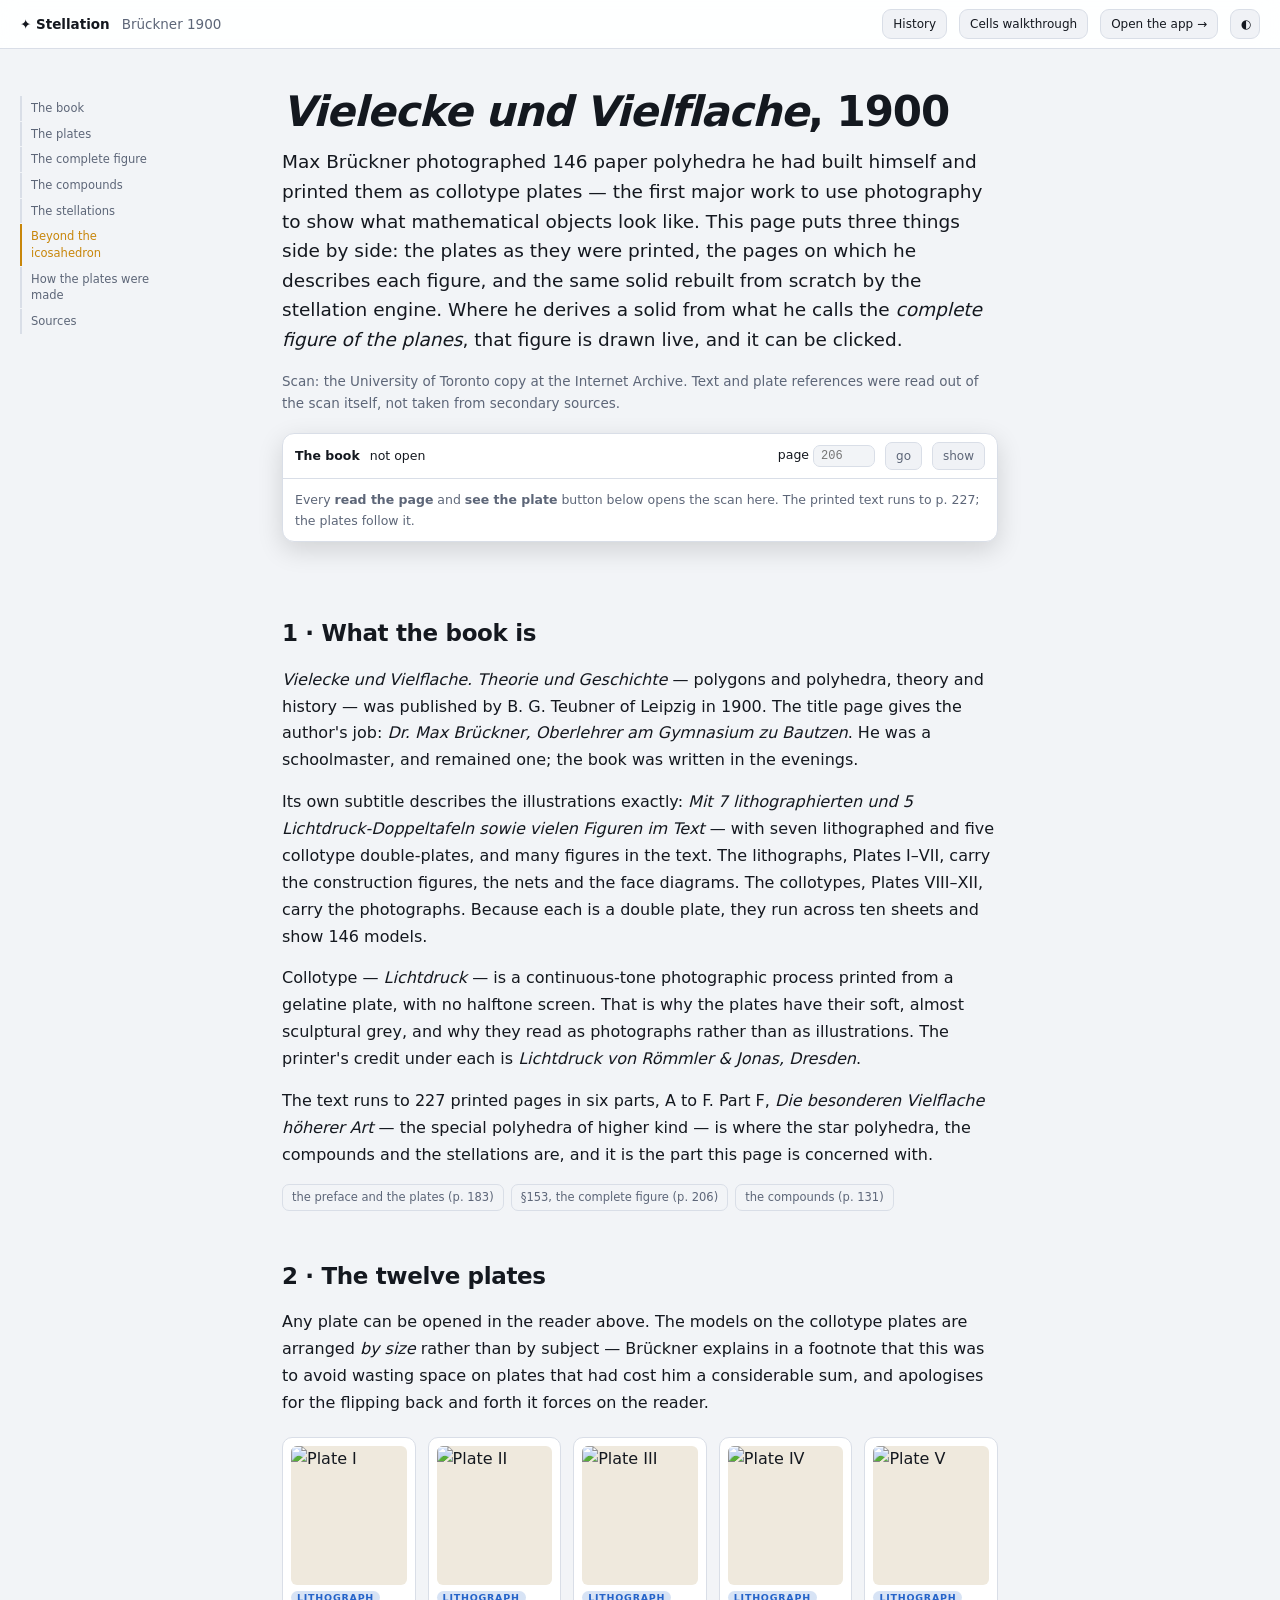
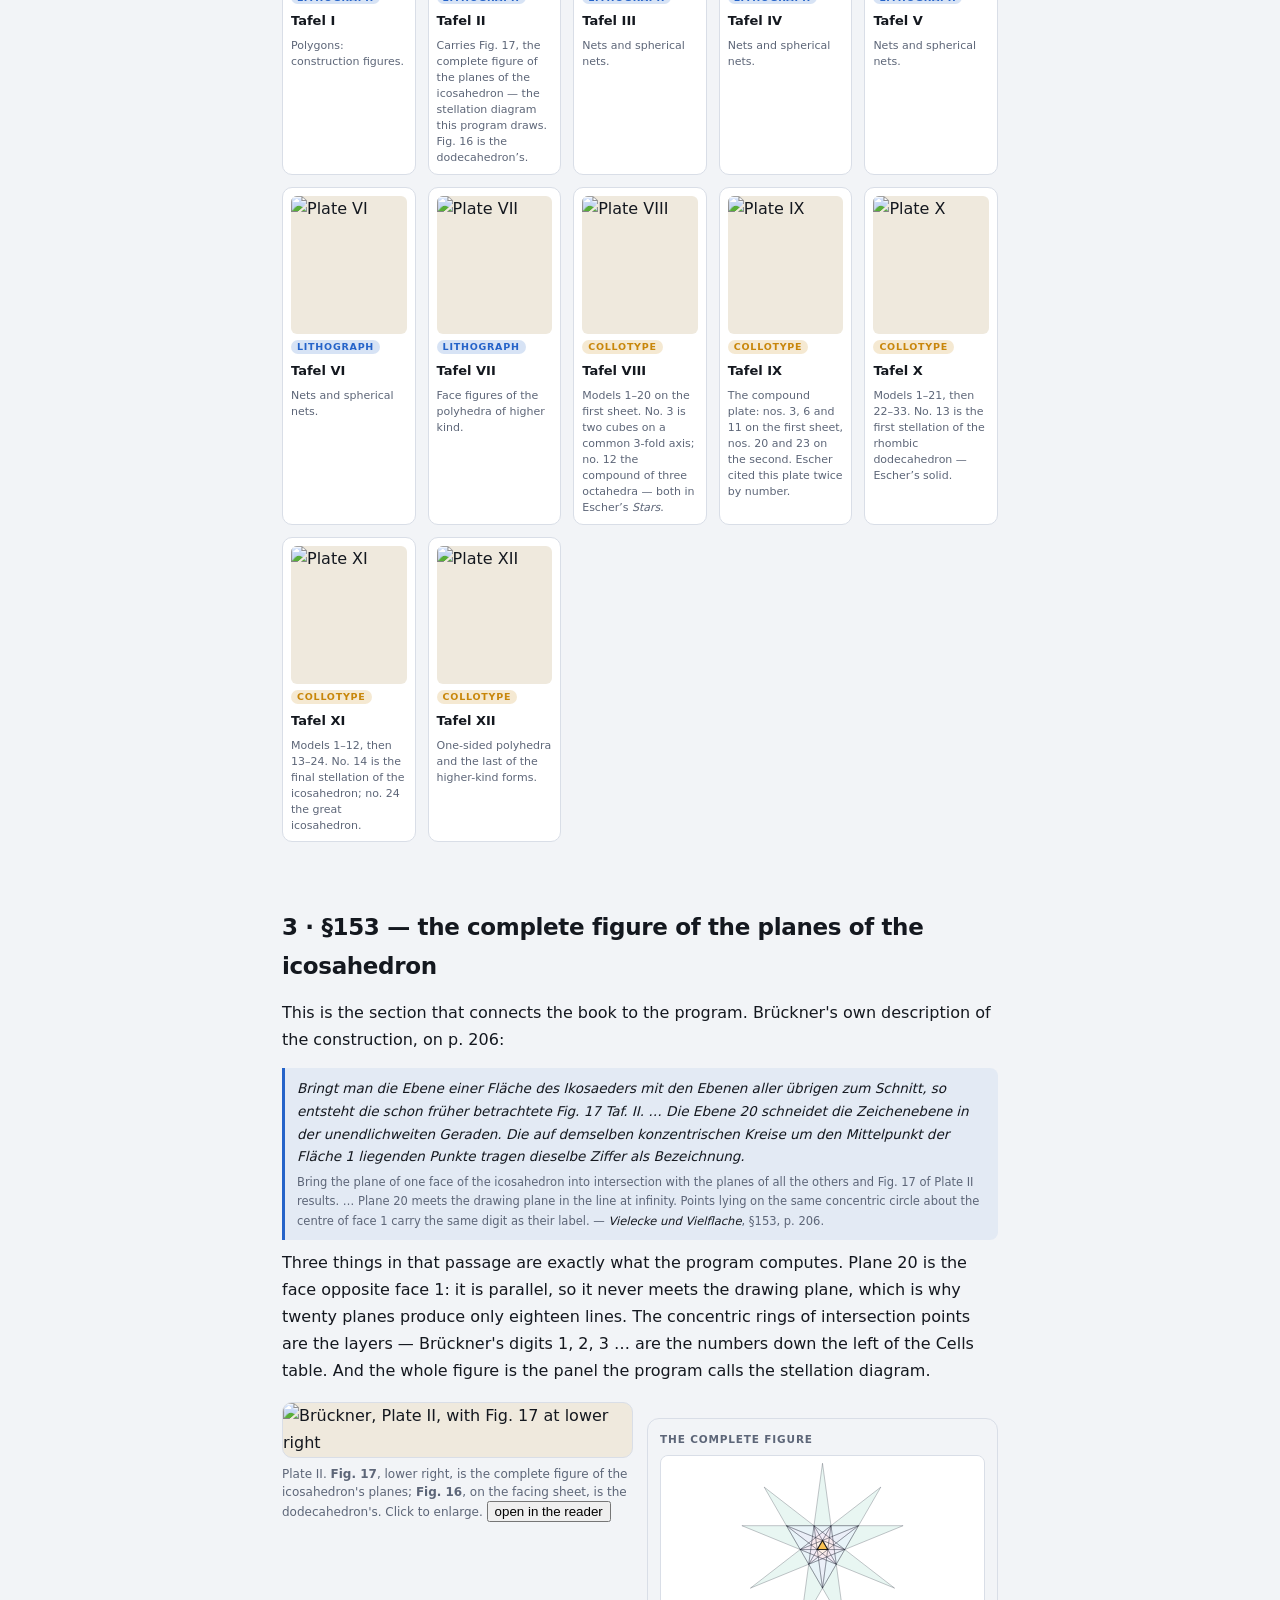
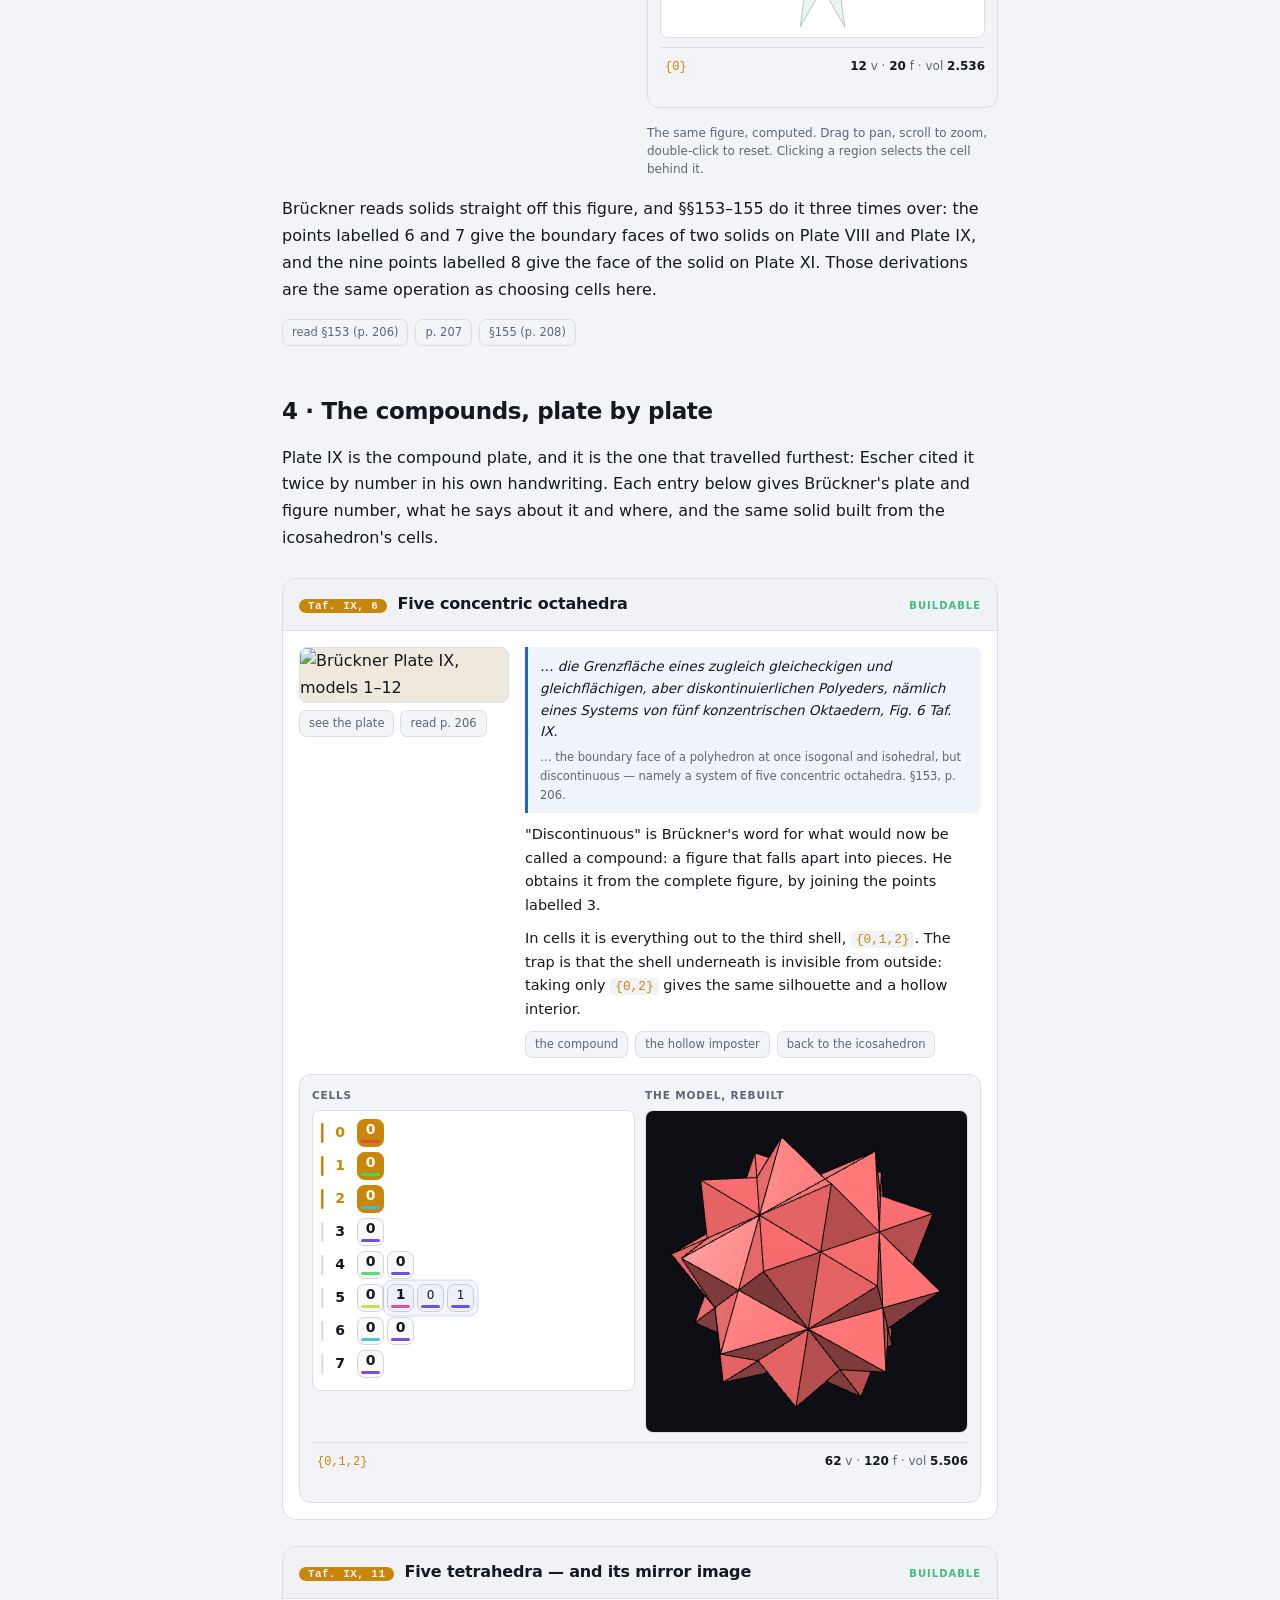
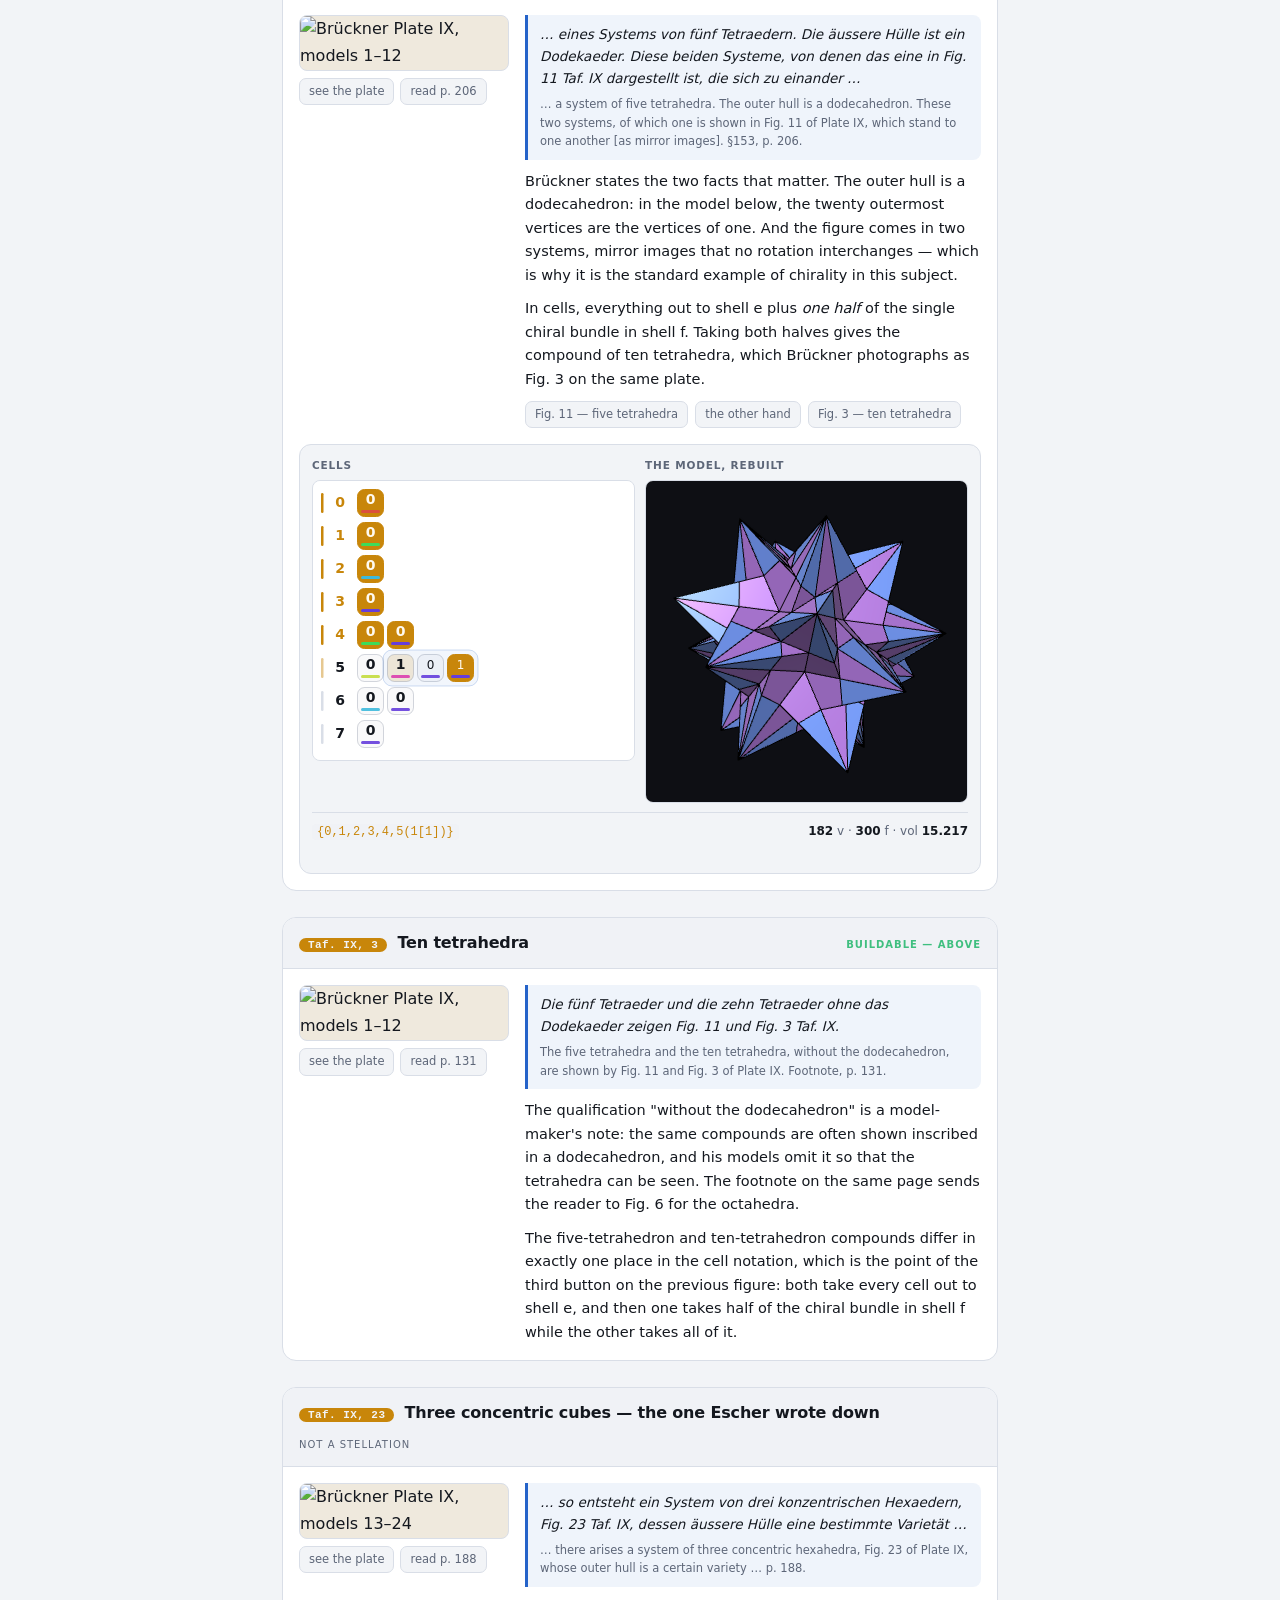
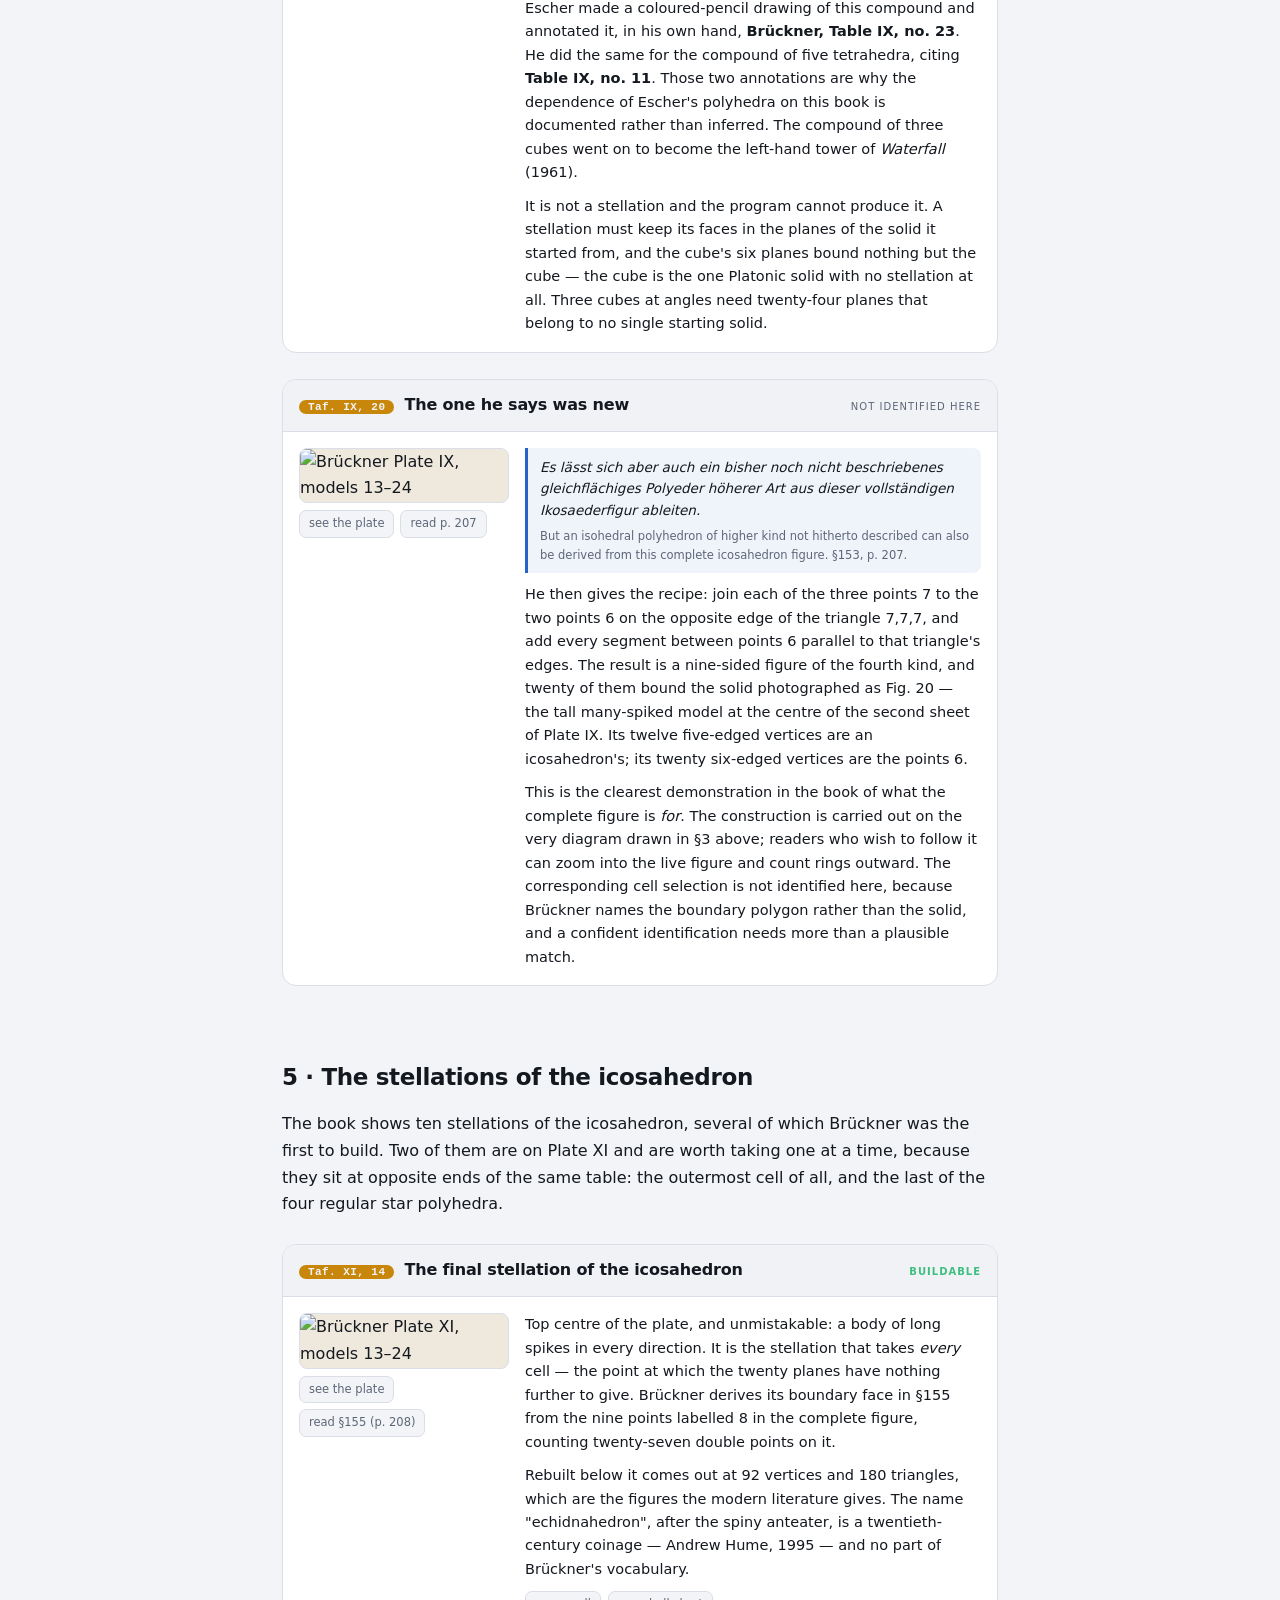
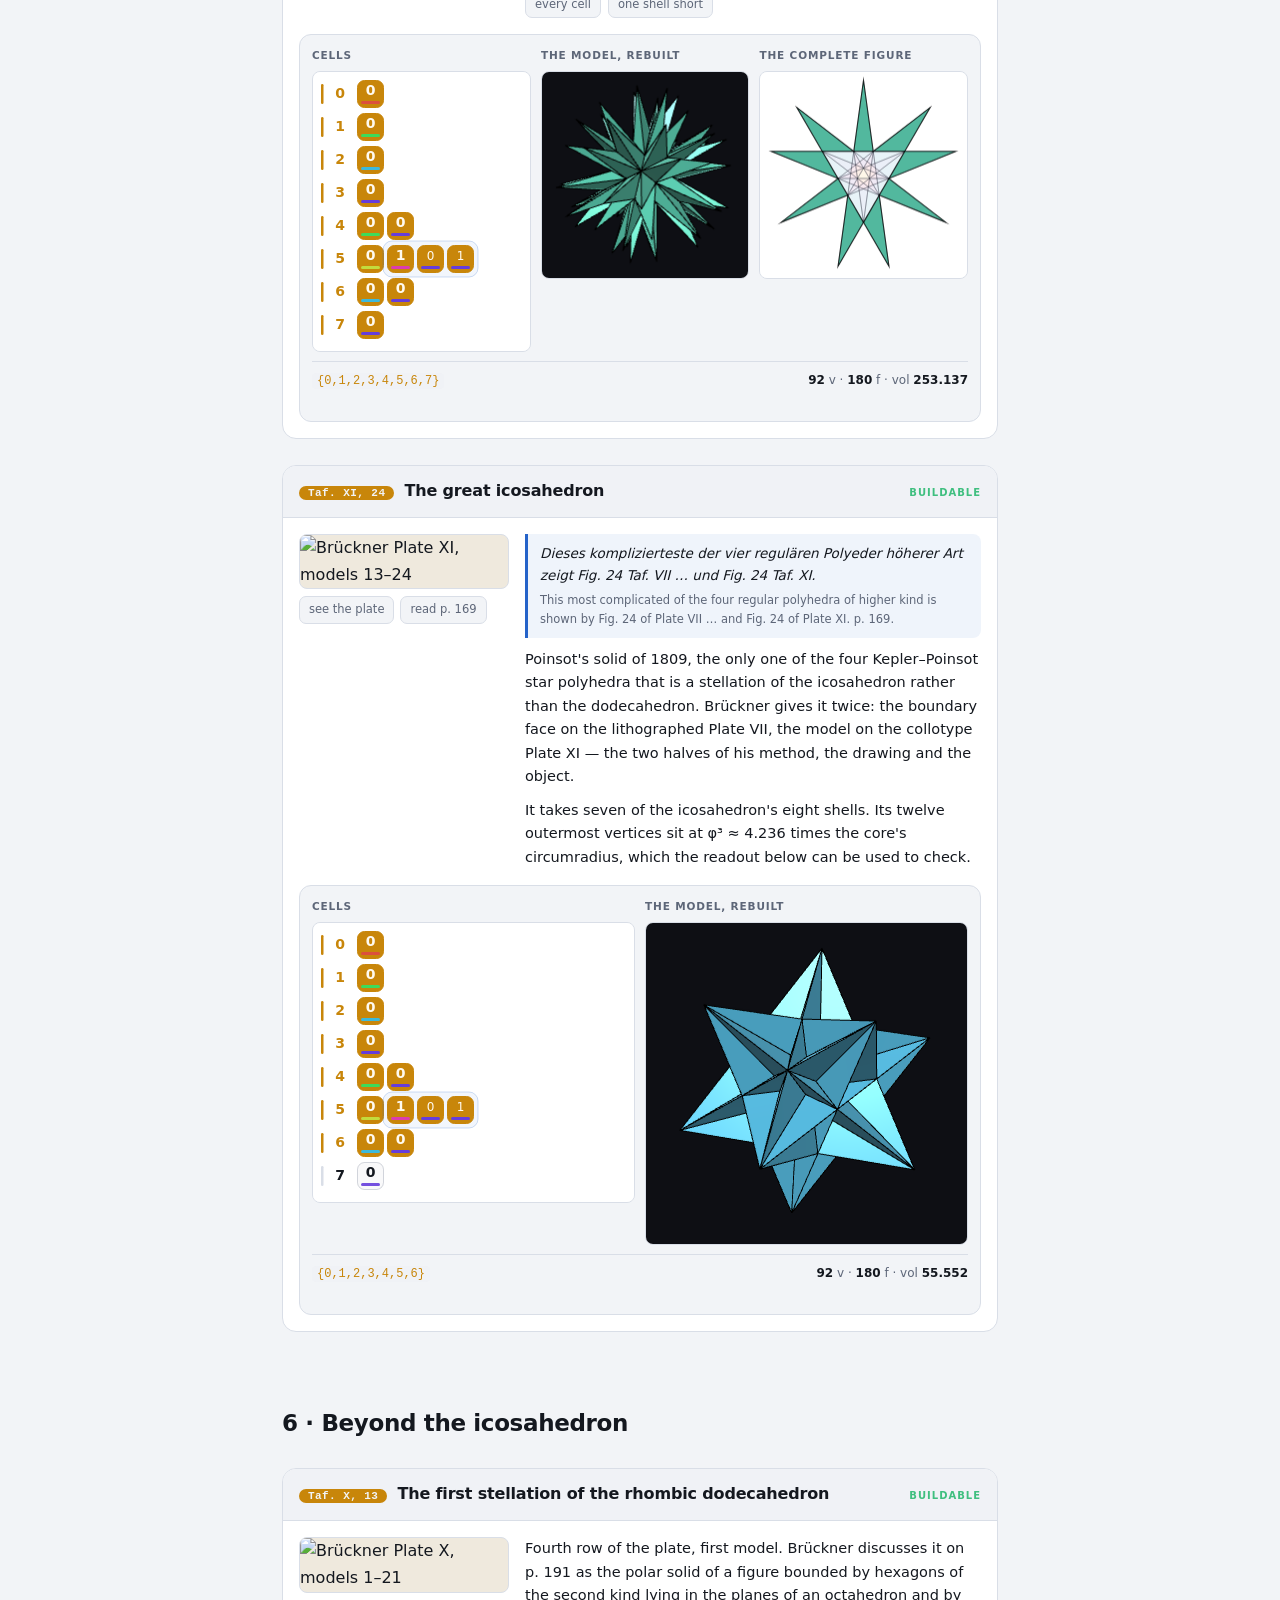
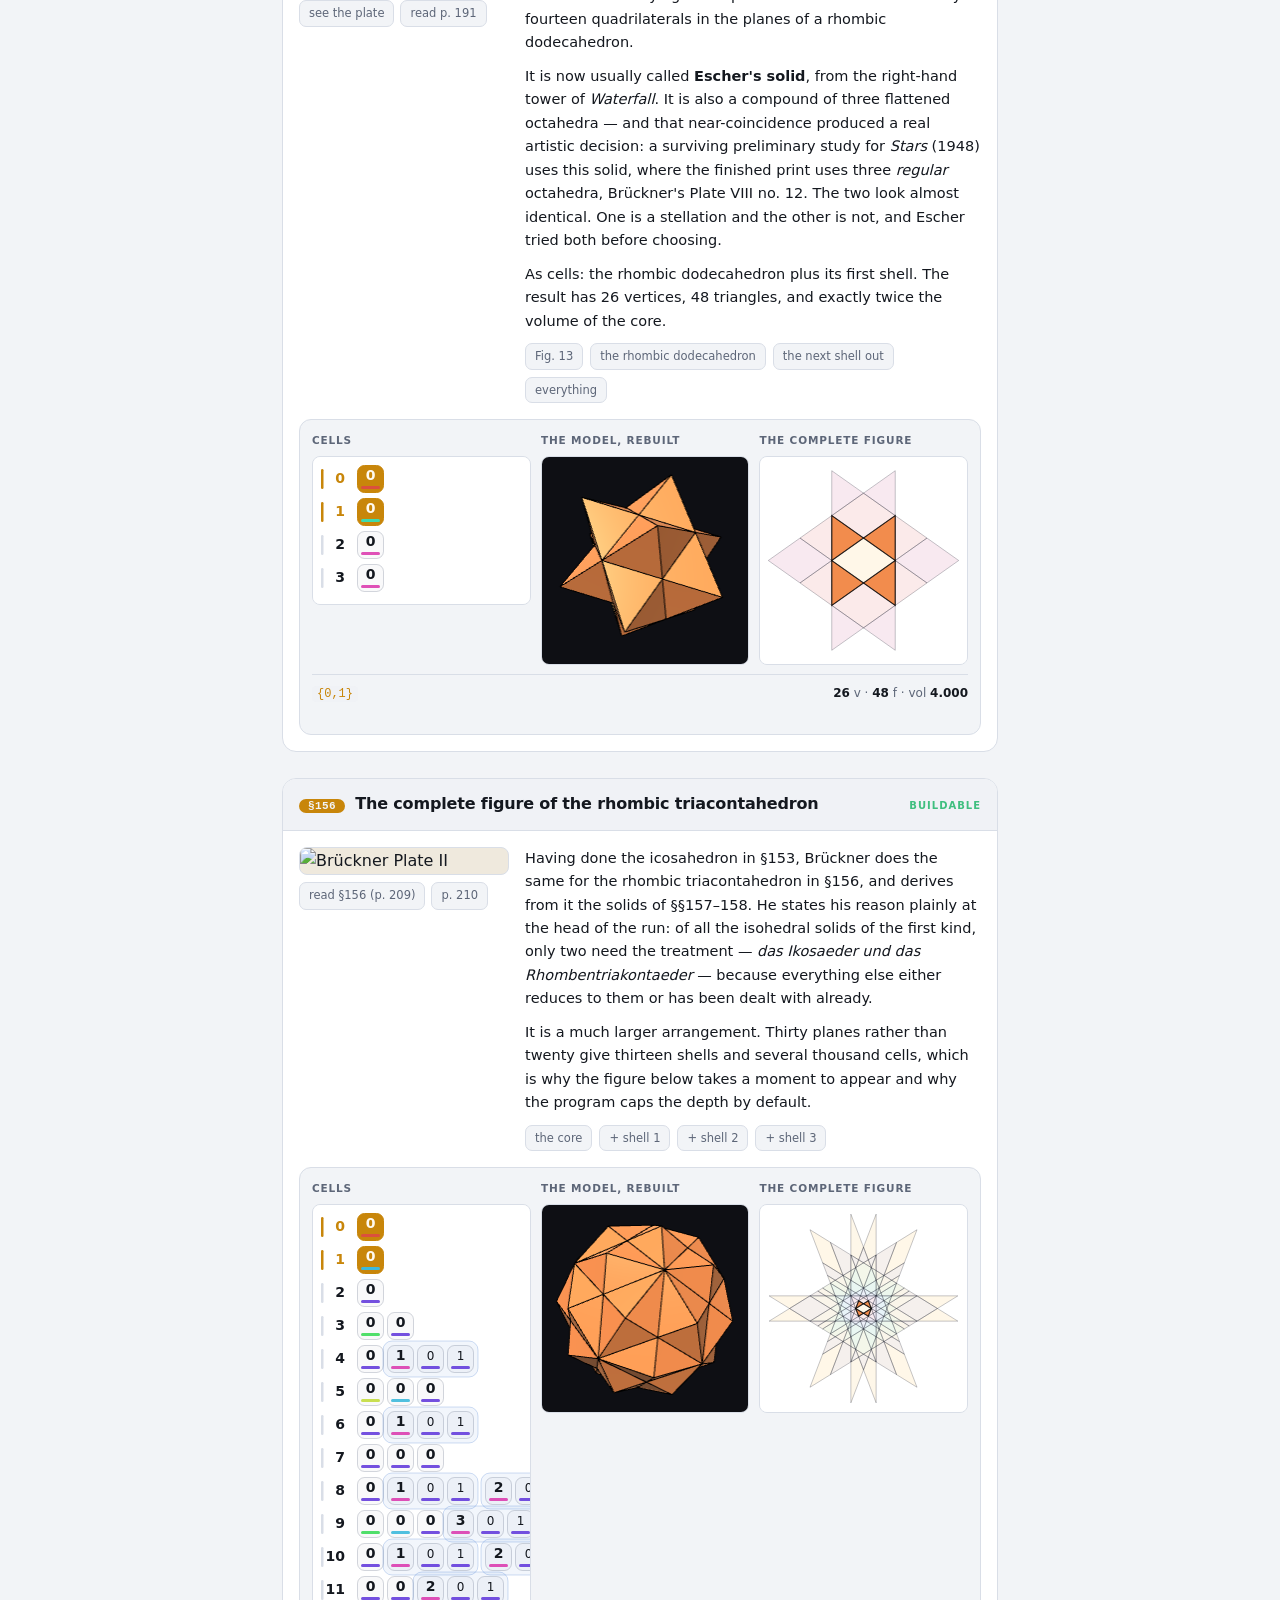
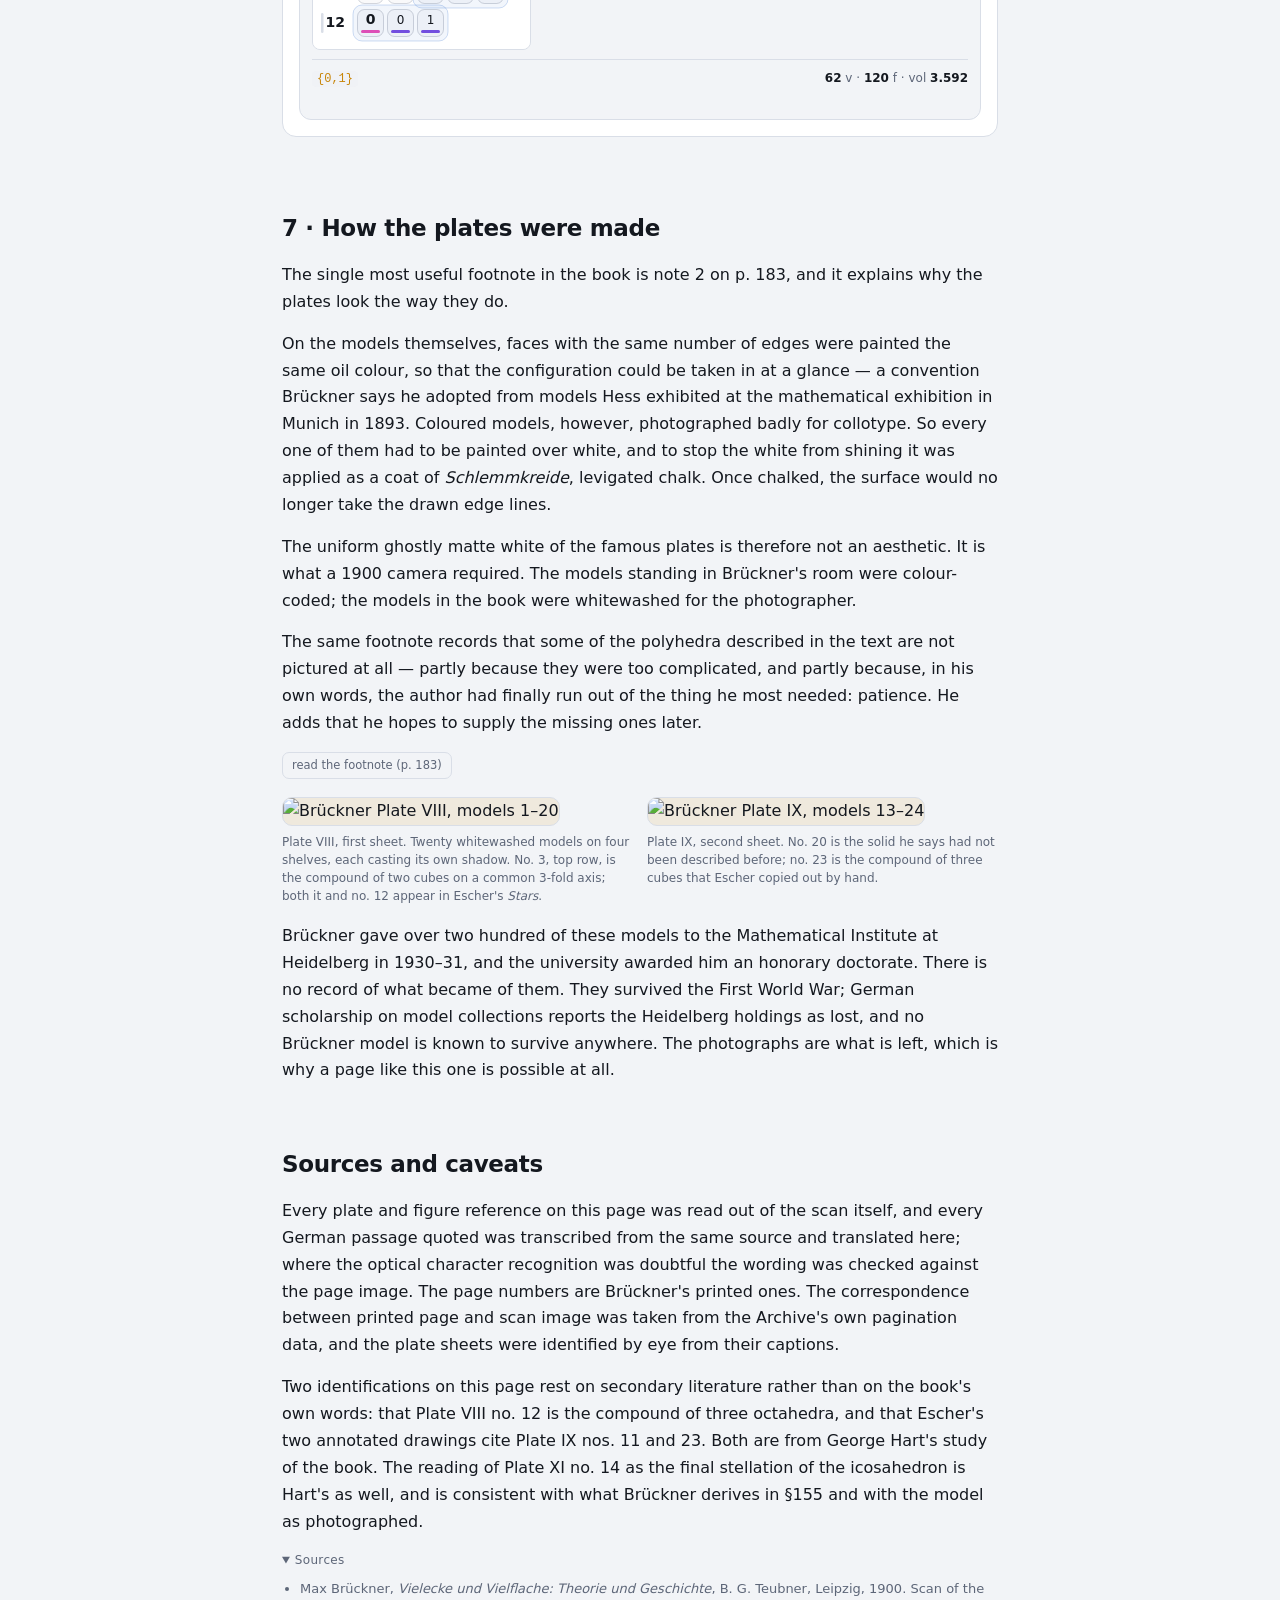
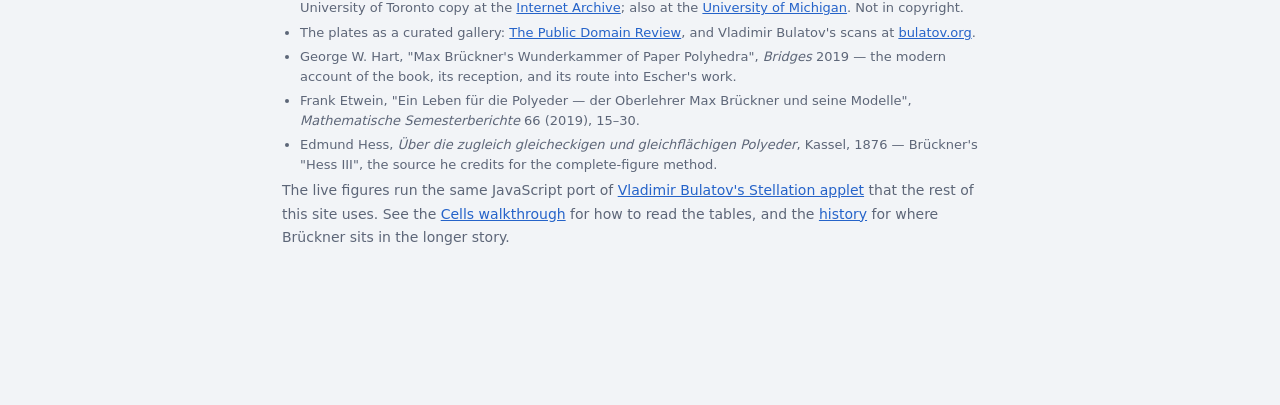
==== docs/bruckner.html @ c1c84587 "Add Brückner 1900 interactive edition; photographs and fact-fixes for the history The new page pairs" ====
<!DOCTYPE html>
<html lang="en">
<head>
<meta charset="utf-8">
<meta name="viewport" content="width=device-width, initial-scale=1">
<title>Brückner 1900, interactive — Stellation</title>
<meta name="description" content="Max Brückner's Vielecke und Vielflache (1900): the plates, the pages that describe them, and the same solids rebuilt live.">
<link rel="icon" href="data:image/svg+xml,<svg xmlns='http://www.w3.org/2000/svg' viewBox='0 0 100 100'><text y='.9em' font-size='90'>✦</text></svg>">
<link rel="stylesheet" href="css/style.css">
<link rel="stylesheet" href="css/walkthrough.css">
<link rel="stylesheet" href="css/bruckner.css">
<script>
  (() => {
    const saved = localStorage.getItem('theme') || 'auto';
    const dark = saved === 'dark' || (saved === 'auto' && matchMedia('(prefers-color-scheme: dark)').matches);
    document.documentElement.dataset.theme = dark ? 'dark' : 'light';
    document.documentElement.dataset.themePref = saved;
  })();
</script>
</head>
<body class="doc">

<header class="doc-head">
  <a class="brand" href="index.html">✦ Stellation</a>
  <span class="crumb">Brückner 1900</span>
  <div class="spacer"></div>
  <a class="ghost" href="historical.html">History</a>
  <a class="ghost" href="walkthrough.html">Cells walkthrough</a>
  <a class="ghost" href="index.html">Open the app →</a>
  <button id="themeBtn" class="ghost icon" title="Light / dark">◐</button>
</header>

<nav id="rail" aria-label="Contents"></nav>

<main class="doc-body">
  <div id="loading" class="loading">loading…</div>

  <h1><i>Vielecke und Vielflache</i>, 1900</h1>
  <p class="standfirst">
    Max Brückner photographed 146 paper polyhedra he had built himself and printed
    them as collotype plates — the first major work to use photography to show what
    mathematical objects look like. This page puts three things side by side: the
    plates as they were printed, the pages on which he describes each figure, and the
    same solid rebuilt from scratch by the stellation engine. Where he derives a solid
    from what he calls the <i>complete figure of the planes</i>, that figure is drawn
    live, and it can be clicked.
  </p>
  <p class="byline">
    Scan: the University of Toronto copy at the Internet Archive. Text and plate
    references were read out of the scan itself, not taken from secondary sources.
  </p>

  <!-- ══════════════════════════════════════════════ the reader -->
  <div class="reader" id="reader">
    <div class="reader-head">
      <b>The book</b>
      <span id="readerWhere">not open</span>
      <div class="spacer"></div>
      <label>page <input id="readerPage" type="number" min="1" max="227" placeholder="206"></label>
      <button id="readerGo">go</button>
      <button id="readerToggle">show</button>
    </div>
    <div class="reader-hint">
      Every <b>read the page</b> and <b>see the plate</b> button below opens the scan
      here. The printed text runs to p. 227; the plates follow it.
    </div>
    <div class="reader-frame" id="readerFrame"></div>
  </div>

  <!-- ══════════════════════════════════════════════ -->
  <section id="book" data-short="The book">
    <h2>1 · What the book is</h2>
    <p>
      <i>Vielecke und Vielflache. Theorie und Geschichte</i> — polygons and polyhedra,
      theory and history — was published by B. G. Teubner of Leipzig in 1900. The title
      page gives the author's job: <i>Dr. Max Brückner, Oberlehrer am Gymnasium zu
      Bautzen</i>. He was a schoolmaster, and remained one; the book was written in the
      evenings.
    </p>
    <p>
      Its own subtitle describes the illustrations exactly: <i>Mit 7 lithographierten
      und 5 Lichtdruck-Doppeltafeln sowie vielen Figuren im Text</i> — with seven
      lithographed and five collotype double-plates, and many figures in the text. The
      lithographs, Plates I–VII, carry the construction figures, the nets and the
      face diagrams. The collotypes, Plates VIII–XII, carry the photographs. Because
      each is a double plate, they run across ten sheets and show 146 models.
    </p>
    <p>
      Collotype — <i>Lichtdruck</i> — is a continuous-tone photographic process printed
      from a gelatine plate, with no halftone screen. That is why the plates have their
      soft, almost sculptural grey, and why they read as photographs rather than as
      illustrations. The printer's credit under each is <i>Lichtdruck von Römmler
      &amp; Jonas, Dresden</i>.
    </p>
    <p>
      The text runs to 227 printed pages in six parts, A to F. Part F, <i>Die
      besonderen Vielflache höherer Art</i> — the special polyhedra of higher kind — is
      where the star polyhedra, the compounds and the stellations are, and it is the
      part this page is concerned with.
    </p>
    <div class="entry-actions">
      <button data-page="183">the preface and the plates (p. 183)</button>
      <button data-page="206">§153, the complete figure (p. 206)</button>
      <button data-page="131">the compounds (p. 131)</button>
    </div>
  </section>

  <!-- ══════════════════════════════════════════════ -->
  <section id="plates-section" data-short="The plates">
    <h2>2 · The twelve plates</h2>
    <p>
      Any plate can be opened in the reader above. The models on the collotype plates
      are arranged <em>by size</em> rather than by subject — Brückner explains in a
      footnote that this was to avoid wasting space on plates that had cost him a
      considerable sum, and apologises for the flipping back and forth it forces on the
      reader.
    </p>
    <div class="plates" id="plates"></div>
  </section>

  <!-- ══════════════════════════════════════════════ -->
  <section id="figure17" data-short="The complete figure">
    <h2>3 · §153 — the complete figure of the planes of the icosahedron</h2>
    <p>
      This is the section that connects the book to the program. Brückner's own
      description of the construction, on p. 206:
    </p>
    <div class="entry-quote">
      <i>Bringt man die Ebene einer Fläche des Ikosaeders mit den Ebenen aller übrigen
      zum Schnitt, so entsteht die schon früher betrachtete Fig. 17 Taf. II. … Die
      Ebene 20 schneidet die Zeichenebene in der unendlichweiten Geraden. Die auf
      demselben konzentrischen Kreise um den Mittelpunkt der Fläche 1 liegenden Punkte
      tragen dieselbe Ziffer als Bezeichnung.</i>
      <cite>
        Bring the plane of one face of the icosahedron into intersection with the planes
        of all the others and Fig. 17 of Plate II results. … Plane 20 meets the drawing
        plane in the line at infinity. Points lying on the same concentric circle about
        the centre of face 1 carry the same digit as their label.
        — <i>Vielecke und Vielflache</i>, §153, p. 206.
      </cite>
    </div>
    <p>
      Three things in that passage are exactly what the program computes. Plane 20 is
      the face opposite face 1: it is parallel, so it never meets the drawing plane,
      which is why twenty planes produce only eighteen lines. The concentric rings of
      intersection points are the layers — Brückner's digits 1, 2, 3 … are the numbers
      down the left of the Cells table. And the whole figure is the panel the program
      calls the stellation diagram.
    </p>
    <div class="compare">
      <figure>
        <img data-leaf-img="244" alt="Brückner, Plate II, with Fig. 17 at lower right">
        <figcaption>
          Plate II. <b>Fig. 17</b>, lower right, is the complete figure of the
          icosahedron's planes; <b>Fig. 16</b>, on the facing sheet, is the
          dodecahedron's. Click to enlarge.
          <button data-leaf="244" data-leaf-label="Tafel II">open in the reader</button>
        </figcaption>
      </figure>
      <figure>
        <div class="bfig" id="figComplete" data-poly="u27" data-sym="Ih"
             data-cells="{0}" data-parts="diagram"></div>
        <figcaption>
          The same figure, computed. Drag to pan, scroll to zoom, double-click to reset.
          Clicking a region selects the cell behind it.
        </figcaption>
      </figure>
    </div>
    <p>
      Brückner reads solids straight off this figure, and §§153–155 do it three times
      over: the points labelled 6 and 7 give the boundary faces of two solids on
      Plate VIII and Plate IX, and the nine points labelled 8 give the face of the solid
      on Plate XI. Those derivations are the same operation as choosing cells here.
    </p>
    <div class="entry-actions">
      <button data-page="206">read §153 (p. 206)</button>
      <button data-page="207">p. 207</button>
      <button data-page="208">§155 (p. 208)</button>
    </div>
  </section>

  <!-- ══════════════════════════════════════════════ -->
  <section id="compounds" data-short="The compounds">
    <h2>4 · The compounds, plate by plate</h2>
    <p>
      Plate IX is the compound plate, and it is the one that travelled furthest: Escher
      cited it twice by number in his own handwriting. Each entry below gives Brückner's
      plate and figure number, what he says about it and where, and the same solid built
      from the icosahedron's cells.
    </p>

    <!-- ---------------------------------------------- five octahedra -->
    <article class="entry">
      <div class="entry-head">
        <span class="entry-ref">Taf. IX, 6</span>
        <h3>Five concentric octahedra</h3>
        <div class="spacer"></div>
        <span class="buildable">buildable</span>
      </div>
      <div class="entry-body">
        <div class="entry-plate">
          <img data-leaf-img="258" alt="Brückner Plate IX, models 1–12">
          <div class="row">
            <button data-leaf="258" data-leaf-label="Tafel IX, nos. 1–12">see the plate</button>
            <button data-page="206">read p. 206</button>
          </div>
        </div>
        <div class="entry-text">
          <div class="entry-quote">
            <i>… die Grenzfläche eines zugleich gleicheckigen und gleichflächigen, aber
            diskontinuierlichen Polyeders, nämlich eines Systems von fünf konzentrischen
            Oktaedern, Fig. 6 Taf. IX.</i>
            <cite>… the boundary face of a polyhedron at once isogonal and isohedral, but
            discontinuous — namely a system of five concentric octahedra. §153, p. 206.</cite>
          </div>
          <p>
            "Discontinuous" is Brückner's word for what would now be called a compound:
            a figure that falls apart into pieces. He obtains it from the complete
            figure, by joining the points labelled 3.
          </p>
          <p>
            In cells it is everything out to the third shell, <code>{0,1,2}</code>. The
            trap is that the shell underneath is invisible from outside: taking only
            <code>{0,2}</code> gives the same silhouette and a hollow interior.
          </p>
          <div class="entry-actions">
            <button data-target="figFiveOcta" data-cells="{0,1,2}" class="on">the compound</button>
            <button data-target="figFiveOcta" data-cells="{0,2}">the hollow imposter</button>
            <button data-target="figFiveOcta" data-cells="{0}">back to the icosahedron</button>
          </div>
        </div>
      </div>
      <div class="entry-fig">
        <div class="bfig" id="figFiveOcta" data-poly="u27" data-sym="Ih"
             data-cells="{0,1,2}" data-parts="cells solid"></div>
      </div>
    </article>

    <!-- ---------------------------------------------- five tetrahedra -->
    <article class="entry">
      <div class="entry-head">
        <span class="entry-ref">Taf. IX, 11</span>
        <h3>Five tetrahedra — and its mirror image</h3>
        <div class="spacer"></div>
        <span class="buildable">buildable</span>
      </div>
      <div class="entry-body">
        <div class="entry-plate">
          <img data-leaf-img="258" alt="Brückner Plate IX, models 1–12">
          <div class="row">
            <button data-leaf="258" data-leaf-label="Tafel IX, nos. 1–12">see the plate</button>
            <button data-page="206">read p. 206</button>
          </div>
        </div>
        <div class="entry-text">
          <div class="entry-quote">
            <i>… eines Systems von fünf Tetraedern. Die äussere Hülle ist ein Dodekaeder.
            Diese beiden Systeme, von denen das eine in Fig. 11 Taf. IX dargestellt ist,
            die sich zu einander …</i>
            <cite>… a system of five tetrahedra. The outer hull is a dodecahedron. These
            two systems, of which one is shown in Fig. 11 of Plate IX, which stand to one
            another [as mirror images]. §153, p. 206.</cite>
          </div>
          <p>
            Brückner states the two facts that matter. The outer hull is a dodecahedron:
            in the model below, the twenty outermost vertices are the vertices of one.
            And the figure comes in two systems, mirror images that no rotation
            interchanges — which is why it is the standard example of chirality in this
            subject.
          </p>
          <p>
            In cells, everything out to shell e plus <em>one half</em> of the single
            chiral bundle in shell f. Taking both halves gives the compound of ten
            tetrahedra, which Brückner photographs as Fig. 3 on the same plate.
          </p>
          <div class="entry-actions">
            <button data-target="figFiveTet" data-cells="{0,1,2,3,4,5(1[1])}" class="on">Fig. 11 — five tetrahedra</button>
            <button data-target="figFiveTet" data-cells="{0,1,2,3,4,5(1[0])}">the other hand</button>
            <button data-target="figFiveTet" data-cells="{0,1,2,3,4,5(1)}">Fig. 3 — ten tetrahedra</button>
          </div>
        </div>
      </div>
      <div class="entry-fig">
        <div class="bfig" id="figFiveTet" data-poly="u27" data-sym="Ih"
             data-cells="{0,1,2,3,4,5(1[1])}" data-parts="cells solid"></div>
      </div>
    </article>

    <!-- ---------------------------------------------- ten tetrahedra note -->
    <article class="entry">
      <div class="entry-head">
        <span class="entry-ref">Taf. IX, 3</span>
        <h3>Ten tetrahedra</h3>
        <div class="spacer"></div>
        <span class="buildable">buildable — above</span>
      </div>
      <div class="entry-body">
        <div class="entry-plate">
          <img data-leaf-img="258" alt="Brückner Plate IX, models 1–12">
          <div class="row">
            <button data-leaf="258" data-leaf-label="Tafel IX, nos. 1–12">see the plate</button>
            <button data-page="131">read p. 131</button>
          </div>
        </div>
        <div class="entry-text">
          <div class="entry-quote">
            <i>Die fünf Tetraeder und die zehn Tetraeder ohne das Dodekaeder zeigen
            Fig. 11 und Fig. 3 Taf. IX.</i>
            <cite>The five tetrahedra and the ten tetrahedra, without the dodecahedron,
            are shown by Fig. 11 and Fig. 3 of Plate IX. Footnote, p. 131.</cite>
          </div>
          <p>
            The qualification "without the dodecahedron" is a model-maker's note: the
            same compounds are often shown inscribed in a dodecahedron, and his models
            omit it so that the tetrahedra can be seen. The footnote on the same page
            sends the reader to Fig. 6 for the octahedra.
          </p>
          <p>
            The five-tetrahedron and ten-tetrahedron compounds differ in exactly one
            place in the cell notation, which is the point of the third button on the
            previous figure: both take every cell out to shell e, and then one takes
            half of the chiral bundle in shell f while the other takes all of it.
          </p>
        </div>
      </div>
    </article>

    <!-- ---------------------------------------------- three cubes -->
    <article class="entry">
      <div class="entry-head">
        <span class="entry-ref">Taf. IX, 23</span>
        <h3>Three concentric cubes — the one Escher wrote down</h3>
        <div class="spacer"></div>
        <span class="notbuildable">not a stellation</span>
      </div>
      <div class="entry-body">
        <div class="entry-plate">
          <img data-leaf-img="259" alt="Brückner Plate IX, models 13–24">
          <div class="row">
            <button data-leaf="259" data-leaf-label="Tafel IX, nos. 13–24">see the plate</button>
            <button data-page="188">read p. 188</button>
          </div>
        </div>
        <div class="entry-text">
          <div class="entry-quote">
            <i>… so entsteht ein System von drei konzentrischen Hexaedern, Fig. 23 Taf.
            IX, dessen äussere Hülle eine bestimmte Varietät …</i>
            <cite>… there arises a system of three concentric hexahedra, Fig. 23 of Plate
            IX, whose outer hull is a certain variety … p. 188.</cite>
          </div>
          <p>
            Escher made a coloured-pencil drawing of this compound and annotated it, in
            his own hand, <b>Brückner, Table IX, no. 23</b>. He did the same for the
            compound of five tetrahedra, citing <b>Table IX, no. 11</b>. Those two
            annotations are why the dependence of Escher's polyhedra on this book is
            documented rather than inferred. The compound of three cubes went on to
            become the left-hand tower of <i>Waterfall</i> (1961).
          </p>
          <p>
            It is not a stellation and the program cannot produce it. A stellation must
            keep its faces in the planes of the solid it started from, and the cube's
            six planes bound nothing but the cube — the cube is the one Platonic solid
            with no stellation at all. Three cubes at angles need twenty-four planes that
            belong to no single starting solid.
          </p>
        </div>
      </div>
    </article>

    <!-- ---------------------------------------------- Fig 20 -->
    <article class="entry">
      <div class="entry-head">
        <span class="entry-ref">Taf. IX, 20</span>
        <h3>The one he says was new</h3>
        <div class="spacer"></div>
        <span class="notbuildable">not identified here</span>
      </div>
      <div class="entry-body">
        <div class="entry-plate">
          <img data-leaf-img="259" alt="Brückner Plate IX, models 13–24">
          <div class="row">
            <button data-leaf="259" data-leaf-label="Tafel IX, nos. 13–24">see the plate</button>
            <button data-page="207">read p. 207</button>
          </div>
        </div>
        <div class="entry-text">
          <div class="entry-quote">
            <i>Es lässt sich aber auch ein bisher noch nicht beschriebenes gleichflächiges
            Polyeder höherer Art aus dieser vollständigen Ikosaederfigur ableiten.</i>
            <cite>But an isohedral polyhedron of higher kind not hitherto described can
            also be derived from this complete icosahedron figure. §153, p. 207.</cite>
          </div>
          <p>
            He then gives the recipe: join each of the three points 7 to the two points 6
            on the opposite edge of the triangle 7,7,7, and add every segment between
            points 6 parallel to that triangle's edges. The result is a nine-sided figure
            of the fourth kind, and twenty of them bound the solid photographed as
            Fig. 20 — the tall many-spiked model at the centre of the second sheet of
            Plate IX. Its twelve five-edged vertices are an icosahedron's; its twenty
            six-edged vertices are the points 6.
          </p>
          <p>
            This is the clearest demonstration in the book of what the complete figure is
            <em>for</em>. The construction is carried out on the very diagram drawn in
            §3 above; readers who wish to follow it can zoom into the live figure and
            count rings outward. The corresponding cell selection is not identified here,
            because Brückner names the boundary polygon rather than the solid, and a
            confident identification needs more than a plausible match.
          </p>
        </div>
      </div>
    </article>
  </section>

  <!-- ══════════════════════════════════════════════ -->
  <section id="stellations" data-short="The stellations">
    <h2>5 · The stellations of the icosahedron</h2>
    <p>
      The book shows ten stellations of the icosahedron, several of which Brückner was
      the first to build. Two of them are on Plate XI and are worth taking one at a
      time, because they sit at opposite ends of the same table: the outermost cell of
      all, and the last of the four regular star polyhedra.
    </p>

    <!-- ---------------------------------------------- final stellation -->
    <article class="entry">
      <div class="entry-head">
        <span class="entry-ref">Taf. XI, 14</span>
        <h3>The final stellation of the icosahedron</h3>
        <div class="spacer"></div>
        <span class="buildable">buildable</span>
      </div>
      <div class="entry-body">
        <div class="entry-plate">
          <img data-leaf-img="265" alt="Brückner Plate XI, models 13–24">
          <div class="row">
            <button data-leaf="265" data-leaf-label="Tafel XI, nos. 13–24">see the plate</button>
            <button data-page="208">read §155 (p. 208)</button>
          </div>
        </div>
        <div class="entry-text">
          <p>
            Top centre of the plate, and unmistakable: a body of long spikes in every
            direction. It is the stellation that takes <em>every</em> cell — the point at
            which the twenty planes have nothing further to give. Brückner derives its
            boundary face in §155 from the nine points labelled 8 in the complete figure,
            counting twenty-seven double points on it.
          </p>
          <p>
            Rebuilt below it comes out at 92 vertices and 180 triangles, which are the
            figures the modern literature gives. The name "echidnahedron", after the
            spiny anteater, is a twentieth-century coinage — Andrew Hume, 1995 — and no
            part of Brückner's vocabulary.
          </p>
          <div class="entry-actions">
            <button data-target="figFinal" data-cells="{0,1,2,3,4,5,6,7}" class="on">every cell</button>
            <button data-target="figFinal" data-cells="{0,1,2,3,4,5,6}">one shell short</button>
          </div>
        </div>
      </div>
      <div class="entry-fig">
        <div class="bfig" id="figFinal" data-poly="u27" data-sym="Ih"
             data-cells="{0,1,2,3,4,5,6,7}" data-parts="cells solid diagram"></div>
      </div>
    </article>

    <!-- ---------------------------------------------- great icosahedron -->
    <article class="entry">
      <div class="entry-head">
        <span class="entry-ref">Taf. XI, 24</span>
        <h3>The great icosahedron</h3>
        <div class="spacer"></div>
        <span class="buildable">buildable</span>
      </div>
      <div class="entry-body">
        <div class="entry-plate">
          <img data-leaf-img="265" alt="Brückner Plate XI, models 13–24">
          <div class="row">
            <button data-leaf="265" data-leaf-label="Tafel XI, nos. 13–24">see the plate</button>
            <button data-page="169">read p. 169</button>
          </div>
        </div>
        <div class="entry-text">
          <div class="entry-quote">
            <i>Dieses komplizierteste der vier regulären Polyeder höherer Art zeigt
            Fig. 24 Taf. VII … und Fig. 24 Taf. XI.</i>
            <cite>This most complicated of the four regular polyhedra of higher kind is
            shown by Fig. 24 of Plate VII … and Fig. 24 of Plate XI. p. 169.</cite>
          </div>
          <p>
            Poinsot's solid of 1809, the only one of the four Kepler–Poinsot star
            polyhedra that is a stellation of the icosahedron rather than the
            dodecahedron. Brückner gives it twice: the boundary face on the lithographed
            Plate VII, the model on the collotype Plate XI — the two halves of his method,
            the drawing and the object.
          </p>
          <p>
            It takes seven of the icosahedron's eight shells. Its twelve outermost
            vertices sit at φ³ ≈ 4.236 times the core's circumradius, which the readout
            below can be used to check.
          </p>
        </div>
      </div>
      <div class="entry-fig">
        <div class="bfig" id="figGreatIco" data-poly="u27" data-sym="Ih"
             data-cells="{0,1,2,3,4,5,6}" data-parts="cells solid"></div>
      </div>
    </article>
  </section>

  <!-- ══════════════════════════════════════════════ -->
  <section id="rhombic" data-short="Beyond the icosahedron">
    <h2>6 · Beyond the icosahedron</h2>

    <!-- ---------------------------------------------- Escher's solid -->
    <article class="entry">
      <div class="entry-head">
        <span class="entry-ref">Taf. X, 13</span>
        <h3>The first stellation of the rhombic dodecahedron</h3>
        <div class="spacer"></div>
        <span class="buildable">buildable</span>
      </div>
      <div class="entry-body">
        <div class="entry-plate">
          <img data-leaf-img="260" alt="Brückner Plate X, models 1–21">
          <div class="row">
            <button data-leaf="260" data-leaf-label="Tafel X, nos. 1–21">see the plate</button>
            <button data-page="191">read p. 191</button>
          </div>
        </div>
        <div class="entry-text">
          <p>
            Fourth row of the plate, first model. Brückner discusses it on p. 191 as the
            polar solid of a figure bounded by hexagons of the second kind lying in the
            planes of an octahedron and by fourteen quadrilaterals in the planes of a
            rhombic dodecahedron.
          </p>
          <p>
            It is now usually called <b>Escher's solid</b>, from the right-hand tower of
            <i>Waterfall</i>. It is also a compound of three flattened octahedra — and
            that near-coincidence produced a real artistic decision: a surviving
            preliminary study for <i>Stars</i> (1948) uses this solid, where the finished
            print uses three <em>regular</em> octahedra, Brückner's Plate VIII no. 12.
            The two look almost identical. One is a stellation and the other is not, and
            Escher tried both before choosing.
          </p>
          <p>
            As cells: the rhombic dodecahedron plus its first shell. The result has 26
            vertices, 48 triangles, and exactly twice the volume of the core.
          </p>
          <div class="entry-actions">
            <button data-target="figEscher" data-cells="{0,1}" class="on">Fig. 13</button>
            <button data-target="figEscher" data-cells="{0}">the rhombic dodecahedron</button>
            <button data-target="figEscher" data-cells="{0,1,2}">the next shell out</button>
            <button data-target="figEscher" data-cells="{0,1,2,3}">everything</button>
          </div>
        </div>
      </div>
      <div class="entry-fig">
        <div class="bfig" id="figEscher" data-poly="d12" data-sym="Oh"
             data-cells="{0,1}" data-parts="cells solid diagram"></div>
      </div>
    </article>

    <!-- ---------------------------------------------- triacontahedron -->
    <article class="entry">
      <div class="entry-head">
        <span class="entry-ref">§156</span>
        <h3>The complete figure of the rhombic triacontahedron</h3>
        <div class="spacer"></div>
        <span class="buildable">buildable</span>
      </div>
      <div class="entry-body">
        <div class="entry-plate">
          <img data-leaf-img="244" alt="Brückner Plate II">
          <div class="row">
            <button data-page="209">read §156 (p. 209)</button>
            <button data-page="210">p. 210</button>
          </div>
        </div>
        <div class="entry-text">
          <p>
            Having done the icosahedron in §153, Brückner does the same for the rhombic
            triacontahedron in §156, and derives from it the solids of §§157–158. He
            states his reason plainly at the head of the run: of all the isohedral solids
            of the first kind, only two need the treatment — <i>das Ikosaeder und das
            Rhombentriakontaeder</i> — because everything else either reduces to them or
            has been dealt with already.
          </p>
          <p>
            It is a much larger arrangement. Thirty planes rather than twenty give
            thirteen shells and several thousand cells, which is why the figure below
            takes a moment to appear and why the program caps the depth by default.
          </p>
          <div class="entry-actions">
            <button data-target="figTriaconta" data-cells="{0}" class="on">the core</button>
            <button data-target="figTriaconta" data-cells="{0,1}">+ shell 1</button>
            <button data-target="figTriaconta" data-cells="{0,1,2}">+ shell 2</button>
            <button data-target="figTriaconta" data-cells="{0,1,2,3}">+ shell 3</button>
          </div>
        </div>
      </div>
      <div class="entry-fig">
        <div class="bfig" id="figTriaconta" data-poly="d29" data-sym="Ih"
             data-cells="{0,1}" data-parts="cells solid diagram"></div>
      </div>
    </article>
  </section>

  <!-- ══════════════════════════════════════════════ -->
  <section id="making" data-short="How the plates were made">
    <h2>7 · How the plates were made</h2>
    <p>
      The single most useful footnote in the book is note 2 on p. 183, and it explains
      why the plates look the way they do.
    </p>
    <p>
      On the models themselves, faces with the same number of edges were painted the
      same oil colour, so that the configuration could be taken in at a glance — a
      convention Brückner says he adopted from models Hess exhibited at the mathematical
      exhibition in Munich in 1893. Coloured models, however, photographed badly for
      collotype. So every one of them had to be painted over white, and to stop the
      white from shining it was applied as a coat of <i>Schlemmkreide</i>, levigated
      chalk. Once chalked, the surface would no longer take the drawn edge lines.
    </p>
    <p>
      The uniform ghostly matte white of the famous plates is therefore not an
      aesthetic. It is what a 1900 camera required. The models standing in Brückner's
      room were colour-coded; the models in the book were whitewashed for the
      photographer.
    </p>
    <p>
      The same footnote records that some of the polyhedra described in the text are not
      pictured at all — partly because they were too complicated, and partly because, in
      his own words, the author had finally run out of the thing he most needed:
      patience. He adds that he hopes to supply the missing ones later.
    </p>
    <div class="entry-actions">
      <button data-page="183">read the footnote (p. 183)</button>
    </div>
    <div class="compare">
      <figure>
        <img data-leaf-img="256" alt="Brückner Plate VIII, models 1–20">
        <figcaption>
          Plate VIII, first sheet. Twenty whitewashed models on four shelves, each
          casting its own shadow. No. 3, top row, is the compound of two cubes on a
          common 3-fold axis; both it and no. 12 appear in Escher's <i>Stars</i>.
        </figcaption>
      </figure>
      <figure>
        <img data-leaf-img="259" alt="Brückner Plate IX, models 13–24">
        <figcaption>
          Plate IX, second sheet. No. 20 is the solid he says had not been described
          before; no. 23 is the compound of three cubes that Escher copied out by hand.
        </figcaption>
      </figure>
    </div>
    <p>
      Brückner gave over two hundred of these models to the Mathematical Institute at
      Heidelberg in 1930–31, and the university awarded him an honorary doctorate.
      There is no record of what became of them. They survived the First World War;
      German scholarship on model collections reports the Heidelberg holdings as lost,
      and no Brückner model is known to survive anywhere. The photographs are what is
      left, which is why a page like this one is possible at all.
    </p>
  </section>

  <!-- ══════════════════════════════════════════════ -->
  <section id="sources" data-short="Sources">
    <h2>Sources and caveats</h2>
    <p>
      Every plate and figure reference on this page was read out of the scan itself, and
      every German passage quoted was transcribed from the same source and translated
      here; where the optical character recognition was doubtful the wording was checked
      against the page image. The page numbers are Brückner's printed ones. The
      correspondence between printed page and scan image was taken from the Archive's
      own pagination data, and the plate sheets were identified by eye from their
      captions.
    </p>
    <p>
      Two identifications on this page rest on secondary literature rather than on the
      book's own words: that Plate VIII no. 12 is the compound of three octahedra, and
      that Escher's two annotated drawings cite Plate IX nos. 11 and 23. Both are from
      George Hart's study of the book. The reading of Plate XI no. 14 as the final
      stellation of the icosahedron is Hart's as well, and is consistent with what
      Brückner derives in §155 and with the model as photographed.
    </p>
    <details class="sources" open>
      <summary>Sources</summary>
      <ul>
        <li>Max Brückner, <i>Vielecke und Vielflache: Theorie und Geschichte</i>,
          B. G. Teubner, Leipzig, 1900. Scan of the University of Toronto copy at the
          <a href="https://archive.org/details/vieleckeundvielf00bruoft" target="_blank" rel="noopener">Internet Archive</a>;
          also at the
          <a href="https://quod.lib.umich.edu/u/umhistmath/ABN8316.0001.001" target="_blank" rel="noopener">University of Michigan</a>.
          Not in copyright.</li>
        <li>The plates as a curated gallery:
          <a href="https://publicdomainreview.org/collection/max-bruckner-s-collection-of-polyhedral-models-1900/" target="_blank" rel="noopener">The Public Domain Review</a>,
          and Vladimir Bulatov's scans at
          <a href="http://bulatov.org/polyhedra/bruckner1900/" target="_blank" rel="noopener">bulatov.org</a>.</li>
        <li>George W. Hart, "Max Brückner's Wunderkammer of Paper Polyhedra",
          <i>Bridges</i> 2019 — the modern account of the book, its reception, and its
          route into Escher's work.</li>
        <li>Frank Etwein, "Ein Leben für die Polyeder — der Oberlehrer Max Brückner und
          seine Modelle", <i>Mathematische Semesterberichte</i> 66 (2019), 15–30.</li>
        <li>Edmund Hess, <i>Über die zugleich gleicheckigen und gleichflächigen
          Polyeder</i>, Kassel, 1876 — Brückner's "Hess III", the source he credits for
          the complete-figure method.</li>
      </ul>
    </details>
    <p class="colophon">
      The live figures run the same JavaScript port of
      <a href="http://bulatov.org/polyhedra/stellation_applet/" target="_blank" rel="noopener">Vladimir Bulatov's Stellation applet</a>
      that the rest of this site uses. See the
      <a href="walkthrough.html">Cells walkthrough</a> for how to read the tables, and
      the <a href="historical.html">history</a> for where Brückner sits in the longer
      story.
    </p>
  </section>

</main>

<div id="lightbox"><button class="close" aria-label="Close">×</button><img alt=""></div>

<script type="module" src="js/bruckner.js"></script>
</body>
</html>
---- docs/css/style.css ----
:root,
:root[data-theme="dark"] {
  --bg: #0b0d11;
  --panel: #12151c;
  --panel-2: #171b24;
  --line: #242a36;
  --text: #e6e9f0;
  --dim: #8b93a7;
  --accent: #f5b942;
  --accent-2: #6fa8ff;
  --shadow: 0 18px 50px rgba(0, 0, 0, 0.55);
}

:root[data-theme="light"] {
  --bg: #f2f4f7;
  --panel: #ffffff;
  --panel-2: #f0f2f6;
  --line: #d9dee7;
  --text: #14181f;
  --dim: #5d6678;
  --accent: #c8860a;
  --accent-2: #2563c9;
  --shadow: 0 18px 50px rgba(20, 30, 60, 0.18);
}

:root {
  --radius: 9px;
  --mono: ui-monospace, SFMono-Regular, "SF Mono", Menlo, Consolas, monospace;
}

* { box-sizing: border-box; }

html, body { height: 100%; margin: 0; }

body {
  background: var(--bg);
  color: var(--text);
  font: 13.5px/1.5 ui-sans-serif, system-ui, -apple-system, "Segoe UI", Roboto, sans-serif;
  display: flex;
  flex-direction: column;
  overflow: hidden;
}

kbd {
  font: 11px var(--mono);
  padding: 0.5px 4px;
  border: 1px solid var(--line);
  border-bottom-width: 2px;
  border-radius: 4px;
  background: var(--panel-2);
  color: var(--text);
}

/* ------------------------------------------------------------------ header */

header {
  display: flex;
  align-items: center;
  gap: 12px;
  padding: 7px 12px;
  border-bottom: 1px solid var(--line);
  background: var(--panel);
  flex: none;
}
header h1 {
  margin: 0;
  font-size: 15px;
  font-weight: 650;
  letter-spacing: -0.01em;
  white-space: nowrap;
}
header h1::before { content: "✦"; color: var(--accent); margin-right: 6px; }
header a.ghost { text-decoration: none; display: inline-block; }
.spacer { flex: 1; }
.dim { color: var(--dim); }

#stats { font-size: 12px; white-space: nowrap; }
#stats b { color: var(--text); font-weight: 600; }

.picker {
  display: flex;
  align-items: center;
  gap: 7px;
  padding: 3px 9px 3px 3px;
  border: 1px solid var(--line);
  border-radius: 999px;
  background: var(--panel-2);
  color: var(--text);
  font: inherit;
  font-size: 13px;
  cursor: pointer;
  white-space: nowrap;
}
.picker img { width: 24px; height: 24px; border-radius: 50%; background: #fff; object-fit: contain; }
.picker b { color: var(--dim); font-weight: 400; }
.picker:hover { border-color: var(--accent); }

/* ------------------------------------------------------------------ layout */

main {
  flex: 1;
  min-height: 0;
  display: grid;
  grid-template-columns: minmax(0, 1fr) 322px;
  gap: 1px;
  background: var(--line);
}

.stage {
  background: var(--panel);
  display: flex;
  flex-direction: column;
  min-width: 0;
  min-height: 0;
}

.views {
  flex: 1;
  min-height: 0;
  display: grid;
  grid-template-columns: 1fr 1fr;
  gap: 1px;
  background: var(--line);
}

.view { position: relative; min-width: 0; min-height: 0; background: var(--bg); }
.view canvas {
  position: absolute; inset: 0;
  width: 100%; height: 100%;
  display: block;
  touch-action: none;
}
.view-label {
  position: absolute; left: 0; right: 0; bottom: 0;
  display: flex; gap: 10px;
  padding: 6px 10px;
  font-size: 11px;
  color: var(--dim);
  background: linear-gradient(transparent, color-mix(in srgb, var(--bg) 90%, transparent));
  pointer-events: none;
}
.hover { margin-left: auto; color: var(--accent); font-family: var(--mono); }
.nogl { display: grid; place-items: center; height: 100%; padding: 20px; color: var(--dim); text-align: center; }

.statusbar {
  flex: none;
  position: relative;
  padding: 6px 12px;
  border-top: 1px solid var(--line);
  font: 11.5px var(--mono);
  color: var(--dim);
}
#status.busy { color: var(--accent); }
#progress {
  position: absolute; top: -1px; left: 0;
  height: 2px;
  width: calc(var(--frac, 0) * 100%);
  background: var(--accent);
  transition: width 0.12s linear;
}

/* ------------------------------------------------------------------ right panel */

.panel.right {
  background: var(--panel);
  overflow-y: auto;
  display: flex;
  flex-direction: column;
  min-height: 0;
}

.group { padding: 9px 11px; border-bottom: 1px solid var(--line); }

h2 {
  margin: 0;
  font-size: 11px;
  font-weight: 650;
  letter-spacing: 0.07em;
  text-transform: uppercase;
  color: var(--dim);
}

details.group > summary {
  list-style: none;
  cursor: pointer;
  display: flex;
  align-items: center;
  gap: 6px;
  user-select: none;
}
details.group > summary::-webkit-details-marker { display: none; }
details.group > summary::before { content: "▸"; font-size: 9px; color: var(--dim); }
details.group[open] > summary::before { content: "▾"; }
details.group > summary:hover h2 { color: var(--text); }
details.group[open] > summary { margin-bottom: 7px; }

/* ---- cells table ---- */

.cells-group { display: flex; flex-direction: column; }
.group-head { display: flex; flex-direction: column; gap: 6px; margin-bottom: 7px; }

.cells-wrap {
  flex: none;
  height: 200px;
  min-height: 90px;
  border: 1px solid var(--line);
  border-radius: var(--radius);
  overflow: hidden;
  background: var(--panel);
}
#cells { display: block; width: 100%; height: 100%; }

.info {
  min-height: 16px;
  margin-top: 5px;
  font-size: 10.5px;
  color: var(--accent);
  white-space: nowrap;
  overflow: hidden;
  text-overflow: ellipsis;
}

/* ---- controls ---- */

.row { display: flex; gap: 5px; flex-wrap: wrap; }
.row + .row { margin-top: 5px; }
.buttons button, .filebtn, .ghost {
  flex: 1 1 auto;
  padding: 4px 8px;
  border: 1px solid var(--line);
  border-radius: var(--radius);
  background: var(--panel-2);
  color: var(--text);
  font: inherit;
  font-size: 12px;
  cursor: pointer;
  white-space: nowrap;
}
.buttons.tight button { padding: 3px 6px; font-size: 11.5px; }
.buttons button:hover, .filebtn:hover, .ghost:hover { border-color: var(--accent); color: var(--accent); }
.ghost { flex: none; }
.ghost.icon { width: 30px; text-align: center; padding: 4px 0; }

.filebtn { display: block; margin-top: 5px; text-align: center; }
.filebtn.inline { margin-top: 0; }
.filebtn input { display: none; }
.buttons button.primary {
  background: color-mix(in srgb, var(--accent) 18%, var(--panel-2));
  border-color: color-mix(in srgb, var(--accent) 45%, var(--line));
  font-weight: 600;
}
.note code {
  font: 11px var(--mono);
  padding: 0 3px;
  border-radius: 3px;
  background: var(--panel-2);
}

.field {
  display: flex; align-items: center; gap: 8px;
  margin: 5px 0;
  font-size: 12px;
  color: var(--dim);
}
.field > span { flex: none; min-width: 84px; }
.field > span b { color: var(--accent); font-family: var(--mono); }
.field select, .field input[type="number"] {
  flex: 1; min-width: 0;
  padding: 3px 6px;
  border: 1px solid var(--line);
  border-radius: 6px;
  background: var(--panel-2);
  color: var(--text);
  font: inherit; font-size: 12px;
}
.field input[type="range"] { flex: 1; accent-color: var(--accent); }

.check {
  display: flex; align-items: center; gap: 6px;
  padding: 2px 0;
  font-size: 12.5px;
  cursor: pointer;
}
.check input { accent-color: var(--accent); }

.note { margin: 6px 0 2px; font-size: 11px; line-height: 1.5; color: var(--dim); }

#cellsString {
  width: 100%;
  margin-top: 6px;
  padding: 4px 7px;
  border: 1px solid var(--line);
  border-radius: 6px;
  background: var(--panel-2);
  color: var(--accent);
  font-family: var(--mono);
  font-size: 11px;
}

/* ------------------------------------------------------------------ dialogs */

dialog {
  border: 1px solid var(--line);
  border-radius: 14px;
  background: var(--panel);
  color: var(--text);
  box-shadow: var(--shadow);
  padding: 0;
}
dialog::backdrop { background: rgba(0, 0, 0, 0.55); backdrop-filter: blur(2px); }

/* Only style the open state with `display`: a bare `display: flex` here would
   beat the UA's `dialog:not([open]) { display: none }` and leave it always up. */
#catalogDialog {
  width: min(860px, 94vw);
  height: min(600px, 88vh);
  overflow: hidden;
}
#catalogDialog[open] { display: flex; flex-direction: column; }

.cat-head {
  display: flex; gap: 8px; align-items: center;
  padding: 12px 14px 10px;
  flex: none;
}
#search {
  flex: 1;
  padding: 7px 11px;
  border: 1px solid var(--line);
  border-radius: var(--radius);
  background: var(--panel-2);
  color: var(--text);
  font: inherit; font-size: 13px;
}
#search::placeholder { color: var(--dim); }
#search:focus { outline: 2px solid var(--accent-2); outline-offset: -1px; }

.cat-chips {
  display: flex; gap: 5px;
  padding: 0 14px 10px;
  overflow-x: auto;
  scrollbar-width: none;
  border-bottom: 1px solid var(--line);
  flex: none;
}
.cat-chips::-webkit-scrollbar { display: none; }
.chip {
  flex: none;
  padding: 3px 10px;
  border: 1px solid var(--line);
  border-radius: 999px;
  background: none;
  color: var(--dim);
  font: inherit; font-size: 11.5px;
  white-space: nowrap;
  cursor: pointer;
}
.chip:hover { border-color: var(--accent); color: var(--accent); }

#catalog { flex: 1; overflow-y: auto; padding: 0 14px 14px; }
.scroll { overscroll-behavior: contain; }

.cat h3 {
  position: sticky; top: 0; z-index: 1;
  display: flex; align-items: center; gap: 8px;
  margin: 0;
  padding: 12px 2px 6px;
  font-size: 10.5px; font-weight: 650;
  letter-spacing: 0.08em; text-transform: uppercase;
  color: var(--dim);
  background: linear-gradient(var(--panel) 72%, transparent);
}
.cat h3 em { font-style: normal; opacity: 0.6; font-size: 10px; }
.cat h3::after {
  content: ""; flex: 1; height: 1px;
  background: var(--line);
}

/* the specimen grid: thumbnails only, names live in the footer */
.grid {
  display: grid;
  grid-template-columns: repeat(auto-fill, minmax(50px, 1fr));
  gap: 4px;
}

.poly {
  aspect-ratio: 1;
  padding: 0;
  border: 1px solid var(--line);
  border-radius: 7px;
  background: #fff;
  overflow: hidden;
  cursor: pointer;
  transition: transform 0.09s ease, border-color 0.09s ease, box-shadow 0.09s ease;
}
.poly img {
  width: 100%; height: 100%;
  display: block;
  object-fit: contain;
}
:root[data-theme="dark"] .poly { filter: brightness(0.9); }
.poly:hover, .poly:focus-visible {
  border-color: var(--accent);
  transform: translateY(-1px) scale(1.06);
  box-shadow: 0 4px 14px rgba(0, 0, 0, 0.28);
  outline: none;
  filter: none;
  z-index: 2;
  position: relative;
}
.poly.active {
  border-color: var(--accent);
  box-shadow: 0 0 0 2px var(--accent);
  filter: none;
}

.cat-foot {
  display: flex; align-items: center; gap: 10px;
  padding: 9px 14px;
  border-top: 1px solid var(--line);
  background: var(--panel-2);
  flex: none;
  min-height: 54px;
}
.cat-foot img {
  width: 34px; height: 34px;
  border-radius: 6px;
  background: #fff;
  object-fit: contain;
  flex: none;
}
.cat-foot-text { display: flex; flex-direction: column; min-width: 0; line-height: 1.35; }
#footName { font-size: 13.5px; font-weight: 600; white-space: nowrap; overflow: hidden; text-overflow: ellipsis; }
#footMeta { font-size: 11px; font-family: var(--mono); white-space: nowrap; overflow: hidden; text-overflow: ellipsis; }
#footCount { margin-left: auto; font-size: 11px; white-space: nowrap; }

#helpDialog { max-width: 620px; padding: 22px 26px 20px; line-height: 1.62; }
#helpDialog h2 { font-size: 18px; text-transform: none; letter-spacing: -0.01em; color: var(--text); margin-bottom: 10px; }
#helpDialog h3 { margin: 18px 0 6px; font-size: 12px; letter-spacing: 0.05em; text-transform: uppercase; color: var(--dim); }
#helpDialog ul { padding-left: 18px; margin: 6px 0; }
#helpDialog li { margin: 6px 0; }
#helpDialog a { color: var(--accent-2); }
#helpClose {
  margin-top: 18px; padding: 6px 16px;
  border: 1px solid var(--line); border-radius: var(--radius);
  background: var(--panel-2); color: var(--text);
  font: inherit; cursor: pointer;
}
#helpClose:hover { border-color: var(--accent); color: var(--accent); }

/* ------------------------------------------------------------------ narrow */

@media (max-width: 1080px) {
  main { grid-template-columns: minmax(0, 1fr) 290px; }
  .views { grid-template-columns: 1fr; grid-template-rows: 1fr 1fr; }
}

@media (max-width: 780px) {
  body { overflow: auto; }
  main { grid-template-columns: 1fr; grid-auto-rows: min-content; }
  .stage { min-height: 520px; }
  .views { grid-template-rows: 260px 260px; }
  .panel.right { max-height: none; }
  #stats { display: none; }
}

/* the key to the Cells bar colours */
.legend {
  display: flex;
  align-items: center;
  gap: 7px;
  flex-wrap: wrap;
  margin-top: 7px;
  font-size: 10.5px;
  color: var(--dim);
}
.legend-label { letter-spacing: 0.04em; text-transform: uppercase; font-size: 9.5px; }
.legend-item { display: inline-flex; align-items: center; gap: 3px; font-family: var(--mono); }
.legend-item i { width: 11px; height: 3px; border-radius: 2px; display: inline-block; }
.note a { color: var(--accent-2); text-decoration: none; }
.note a:hover { text-decoration: underline; }

/* the Cells shortcut key — one line per gesture, compact */
.note.keys { list-style: none; margin: 5px 0 3px; padding: 0; }
.note.keys li {
  display: flex;
  align-items: baseline;
  gap: 6px;
  padding: 1.5px 0;
  white-space: nowrap;
}
.note.keys kbd { flex: none; }
---- docs/css/walkthrough.css ----
/* The walkthrough is a document, not an app: it scrolls, it has a measure, and
   the live figures sit inside the prose rather than in panels. */

body.doc {
  display: block;
  overflow: auto;
  background: var(--bg);
  font-size: 16px;
  line-height: 1.68;
}

.doc-head {
  position: sticky;
  top: 0;
  z-index: 40;
  display: flex;
  align-items: center;
  gap: 12px;
  padding: 9px 20px;
  border-bottom: 1px solid var(--line);
  background: color-mix(in srgb, var(--panel) 92%, transparent);
  backdrop-filter: blur(10px);
  font-size: 13.5px;
}
.brand { color: var(--text); font-weight: 650; text-decoration: none; white-space: nowrap; }
.brand:hover { color: var(--accent); }
.crumb { color: var(--dim); }
.doc-head .ghost { text-decoration: none; color: var(--text); padding: 4px 10px; }

/* ------------------------------------------------------------------ rail */

#rail {
  position: fixed;
  top: 96px;
  left: max(12px, calc(50vw - 620px));
  width: 148px;
  display: flex;
  flex-direction: column;
  gap: 1px;
  z-index: 5;
}
#rail a {
  padding: 3px 9px;
  border-left: 2px solid var(--line);
  color: var(--dim);
  font-size: 11.5px;
  text-decoration: none;
  line-height: 1.45;
}
#rail a:hover { color: var(--text); }
#rail a.on { border-left-color: var(--accent); color: var(--accent); }
@media (max-width: 1180px) { #rail { display: none; } }

/* ------------------------------------------------------------------ body */

/* the app stylesheet makes <main> a three-column grid; here it is an article */
main.doc-body {
  display: block;
  grid-template-columns: none;
  gap: 0;
  background: none;
  flex: none;
  min-height: 0;
  max-width: 760px;
  margin: 0 auto;
  padding: 40px 22px 140px;
}

.loading { color: var(--dim); font-size: 13px; padding: 8px 0; }

.doc-body h1 {
  margin: 0 0 12px;
  font-size: clamp(30px, 5vw, 42px);
  font-weight: 660;
  letter-spacing: -0.025em;
  line-height: 1.1;
}
.standfirst { font-size: 18.5px; line-height: 1.6; color: var(--text); margin: 0 0 14px; }
.byline { color: var(--dim); font-size: 13.5px; margin: 0 0 8px; }

.doc-body section { padding-top: 46px; scroll-margin-top: 64px; }
.doc-body h2 {
  margin: 0 0 14px;
  font-size: 23px;
  font-weight: 640;
  letter-spacing: -0.015em;
  text-transform: none;
  color: var(--text);
}
.doc-body p { margin: 0 0 15px; }
.doc-body a { color: var(--accent-2); }
.doc-body code {
  font: 0.88em var(--mono);
  padding: 1px 5px;
  border-radius: 4px;
  background: var(--panel-2);
  color: var(--accent);
}
.doc-body em { font-style: italic; }
.doc-body i { font-style: italic; }

.note-box {
  margin: 20px 0;
  padding: 14px 16px;
  border-left: 3px solid var(--accent);
  border-radius: 0 8px 8px 0;
  background: var(--panel);
  font-size: 14.5px;
  line-height: 1.62;
}
.note-box b { color: var(--text); }

ul.todo { margin: 0 0 16px; padding-left: 20px; }
ul.todo li { margin: 7px 0; }

.colophon { margin-top: 26px; font-size: 14px; color: var(--dim); }
.colophon a { color: var(--accent-2); }

/* ------------------------------------------------------------------ figures */

.fig, .fig-wrap {
  margin: 20px 0;
  padding: 12px;
  border: 1px solid var(--line);
  border-radius: 12px;
  background: var(--panel);
}
.fig-wide, .fig-tall { margin-left: -60px; margin-right: -60px; }
@media (max-width: 900px) { .fig-wide, .fig-tall { margin-left: 0; margin-right: 0; } }

.fig-grid { display: grid; gap: 10px; }
.fig-grid.parts-1 { grid-template-columns: 1fr; }
.fig-grid.parts-2 { grid-template-columns: minmax(0, 1fr) minmax(0, 1fr); }
.fig-grid.parts-3 { grid-template-columns: minmax(0, 1.05fr) minmax(0, 1fr) minmax(0, 1fr); }
@media (max-width: 760px) { .fig-grid { grid-template-columns: 1fr !important; } }

.fig-pane { min-width: 0; display: flex; flex-direction: column; }
.fig-pane h4 {
  margin: 0 0 6px;
  font-size: 10.5px;
  font-weight: 650;
  letter-spacing: 0.08em;
  text-transform: uppercase;
  color: var(--dim);
}

.fig-cells { height: 232px; overflow: hidden; border: 1px solid var(--line); border-radius: 8px; }
.fig-cells canvas { display: block; width: 100%; height: 100%; }
.fig-tall .fig-cells { height: 300px; }

.fig-view {
  position: relative;
  aspect-ratio: 1 / 1;
  border: 1px solid var(--line);
  border-radius: 8px;
  overflow: hidden;
  background: var(--bg);
}
.fig-view canvas { position: absolute; inset: 0; width: 100%; height: 100%; display: block; touch-action: none; }
.fig-grid.parts-1 .fig-view { aspect-ratio: 16 / 9; }

.fig-foot {
  display: flex;
  align-items: baseline;
  gap: 12px;
  margin-top: 9px;
  padding-top: 8px;
  border-top: 1px solid var(--line);
  font-size: 12px;
  flex-wrap: wrap;
}
.fig-foot code { font-size: 12px; }
.fig-stats { margin-left: auto; color: var(--dim); white-space: nowrap; }
.fig-stats b { color: var(--text); }
.fig-info { min-height: 15px; margin-top: 4px; font: 11px var(--mono); color: var(--accent); }
.fig-caption { margin: -8px 0 18px; font-size: 13px; color: var(--dim); }

/* ------------------------------------------------------------------ try buttons */

.try {
  display: flex;
  align-items: center;
  gap: 6px;
  flex-wrap: wrap;
  margin: 0 0 18px;
  font-size: 13px;
}
.try > span { color: var(--dim); margin-right: 2px; }
.try button, .gallery button {
  border: 1px solid var(--line);
  border-radius: 8px;
  background: var(--panel);
  color: var(--text);
  font: inherit;
  cursor: pointer;
}
.try button { padding: 4px 11px; font-size: 13px; }
.try button:hover, .gallery button:hover { border-color: var(--accent); }
.try button.on, .gallery button.on {
  border-color: var(--accent);
  background: color-mix(in srgb, var(--accent) 15%, transparent);
}
.try button code { background: none; padding: 0; }

.gallery {
  display: grid;
  grid-template-columns: repeat(auto-fit, minmax(230px, 1fr));
  gap: 9px;
  margin: 4px 0 18px;
}
.gallery button {
  display: flex;
  flex-direction: column;
  gap: 5px;
  padding: 12px 13px;
  text-align: left;
  line-height: 1.5;
}
.gallery b { font-size: 14.5px; font-weight: 620; }
.gallery code { align-self: flex-start; font-size: 11.5px; }
.gallery span { font-size: 12.5px; color: var(--dim); }

/* ------------------------------------------------------------------ anatomy */

.anatomy {
  margin: 20px 0;
  padding: 18px;
  border: 1px solid var(--line);
  border-radius: 12px;
  background: var(--panel);
}
.anatomy-row { display: flex; align-items: center; gap: 4px; margin-bottom: 18px; }

/* mock boxes, matching the real table: digit above, colour bar in its own lane */
.an-layer, .an-cell, .an-sub {
  position: relative;
  display: flex;
  align-items: flex-start;
  justify-content: center;
  padding-top: 5px;
  width: 38px; height: 38px;
  border: 1px solid var(--boxline, rgba(140,155,185,0.3));
  border-radius: 9px;
  font-weight: 620;
}
.an-cell::after, .an-sub::after {
  content: "";
  position: absolute;
  left: 6px; right: 6px; bottom: 5px;
  height: 4px; border-radius: 2px;
  background: var(--bar, #8b93a7);
}
.an-layer { border: none; font-size: 19px; font-weight: 700; justify-content: flex-end; padding: 5px 6px 0 0; }
.an-layer::before {
  content: ""; position: absolute; left: 0; top: 6px; bottom: 6px;
  width: 3px; border-radius: 2px; background: var(--accent);
}
.an-cell { font-size: 16px; --bar: #d95a3d; }
.an-cell.hdr { --bar: #6f5ad6; background: color-mix(in srgb, var(--accent-2) 13%, transparent);
               border-color: color-mix(in srgb, var(--accent-2) 40%, transparent); }
.an-sub { font-size: 13px; font-weight: 480; --bar: #2f9e8f; }
.an-group {
  display: flex; gap: 4px; padding: 5px;
  border: 1px solid color-mix(in srgb, var(--accent-2) 30%, transparent);
  border-radius: 12px;
  background: color-mix(in srgb, var(--accent-2) 7%, transparent);
}

.anatomy-key { list-style: none; margin: 0; padding: 0; font-size: 14px; }
.anatomy-key li { display: flex; gap: 10px; margin: 7px 0; line-height: 1.5; }
.anatomy-key b {
  flex: none;
  width: 34px;
  text-align: center;
  border-radius: 5px;
  font-family: var(--mono);
  background: var(--panel-2);
  color: var(--text);
}
.anatomy-key .k4 { width: 42px; }
.anatomy-bars { margin: 14px 0 0; font-size: 13.5px; color: var(--dim); }

/* ------------------------------------------------------------------ pentagon */

.penta { display: block; width: 100%; height: 280px; }
.penta-range { width: 100%; accent-color: var(--accent); margin-top: 6px; }

/* ------------------------------------------------------------------ refs */

ul.refs { padding-left: 18px; margin: 0 0 14px; }
ul.refs li { margin: 13px 0; font-size: 14.5px; line-height: 1.55; }
ul.refs .r-note { display: block; margin-top: 3px; color: var(--dim); font-size: 13px; }

/* ------------------------------------------------------------------ shells table */

.doc-body h3 {
  margin: 26px 0 10px;
  font-size: 16px;
  font-weight: 640;
  letter-spacing: -0.01em;
  text-transform: none;
  color: var(--text);
}

table.shells {
  width: 100%;
  margin: 14px 0 16px;
  border-collapse: collapse;
  font-size: 13.5px;
}
table.shells th, table.shells td {
  padding: 6px 10px;
  border-bottom: 1px solid var(--line);
  text-align: left;
}
table.shells th {
  font-size: 10.5px;
  font-weight: 650;
  letter-spacing: 0.07em;
  text-transform: uppercase;
  color: var(--dim);
  border-bottom-color: var(--dim);
}
table.shells td:first-child,
table.shells td:nth-child(2),
table.shells td:nth-child(3) { font-family: var(--mono); }
table.shells td:nth-child(2) { color: var(--accent); }
table.shells tr:last-child td { border-bottom: none; }
table.shells td:last-child { color: var(--dim); }

/* the bar-colour key, at reading size */
.legend.big {
  display: flex;
  flex-wrap: wrap;
  gap: 14px;
  margin: 12px 0 16px;
  padding: 12px 14px;
  border: 1px solid var(--line);
  border-radius: 10px;
  background: var(--panel);
  font-size: 13px;
  color: var(--text);
}
.legend.big .legend-item { display: inline-flex; align-items: center; gap: 6px; font-family: inherit; }
.legend.big .legend-item i { width: 20px; height: 4px; border-radius: 2px; display: inline-block; }
i.swatch {
  display: inline-block;
  width: 20px; height: 4px;
  border-radius: 2px;
  vertical-align: middle;
}
.anatomy-key .k5 { letter-spacing: -1px; color: var(--dim); }
.gallery em {
  align-self: flex-start;
  font-style: normal;
  font-size: 11px;
  letter-spacing: 0.03em;
  color: var(--accent-2);
}
.gallery button { gap: 3px; }
.gallery b { margin-bottom: 2px; }
.gallery span { margin-top: 3px; }
---- docs/css/bruckner.css ----
/* Brückner 1900, interactive edition.
   A three-way page: the scanned plate, the pages that discuss it, and the same
   solid built live. Shares the walkthrough's document styling. */

/* ------------------------------------------------------------------ rail */

#rail a { display: block; padding: 4px 9px; }

/* ------------------------------------------------------------ the reader */

.reader {
  position: sticky;
  top: 8px;
  z-index: 30;
  margin: 18px 0 26px;
  border: 1px solid var(--line);
  border-radius: 12px;
  background: var(--panel);
  overflow: hidden;
  box-shadow: 0 8px 26px rgba(0, 0, 0, 0.14);
}
.reader-head {
  display: flex;
  align-items: center;
  gap: 10px;
  flex-wrap: wrap;
  padding: 8px 12px;
  border-bottom: 1px solid var(--line);
  font-size: 12.5px;
}
.reader-head b { color: var(--text); }
.reader-head .spacer { flex: 1; }
.reader-head input {
  width: 62px;
  padding: 3px 7px;
  border: 1px solid var(--line);
  border-radius: 7px;
  background: var(--bg);
  color: var(--text);
  font: 12px var(--mono);
}
.reader-head button {
  padding: 3px 10px;
  border: 1px solid var(--line);
  border-radius: 7px;
  background: var(--panel-2);
  color: var(--dim);
  font: inherit;
  font-size: 12px;
  cursor: pointer;
}
.reader-head button:hover { border-color: var(--accent); color: var(--accent); }
.reader-frame { height: 0; transition: height 0.2s ease; background: #111; }
.reader.open .reader-frame { height: min(66vh, 620px); }
.reader-frame iframe { display: block; width: 100%; height: 100%; border: 0; }
.reader-hint { padding: 10px 12px; font-size: 12.5px; color: var(--dim); }
.reader.open .reader-hint { display: none; }

/* --------------------------------------------------------- plate gallery */

.plates {
  display: grid;
  grid-template-columns: repeat(auto-fill, minmax(132px, 1fr));
  gap: 12px;
  margin: 20px 0;
}
.plate {
  display: flex;
  flex-direction: column;
  gap: 6px;
  padding: 8px;
  border: 1px solid var(--line);
  border-radius: 10px;
  background: var(--panel);
  color: inherit;
  font: inherit;
  text-align: left;
  cursor: pointer;
}
.plate:hover { border-color: var(--accent); }
.plate img {
  width: 100%;
  aspect-ratio: 5 / 6;
  object-fit: cover;
  object-position: top center;
  border-radius: 6px;
  background: #efe9dd;
}
.plate b { font-size: 13px; }
.plate span { font-size: 11px; color: var(--dim); line-height: 1.45; }
.plate .tag-litho, .plate .tag-photo {
  align-self: flex-start;
  padding: 0 6px;
  border-radius: 999px;
  font-size: 9.5px;
  font-weight: 650;
  letter-spacing: 0.08em;
  text-transform: uppercase;
}
.plate .tag-litho { background: color-mix(in srgb, var(--accent-2) 18%, transparent); color: var(--accent-2); }
.plate .tag-photo { background: color-mix(in srgb, var(--accent) 18%, transparent); color: var(--accent); }

/* ------------------------------------------------------------- an entry */

.entry {
  margin: 26px 0;
  border: 1px solid var(--line);
  border-radius: 14px;
  background: var(--panel);
  overflow: hidden;
}
.entry-head {
  display: flex;
  align-items: baseline;
  gap: 10px;
  flex-wrap: wrap;
  padding: 12px 16px;
  border-bottom: 1px solid var(--line);
  background: var(--panel-2);
}
.entry-ref {
  padding: 1px 9px;
  border-radius: 999px;
  background: var(--accent);
  color: var(--bg);
  font: 700 11px var(--mono);
  letter-spacing: 0.04em;
}
.entry-head h3 { margin: 0; font-size: 16px; }
.entry-head .spacer { flex: 1; }
.entry-head .buildable {
  font-size: 10px;
  font-weight: 650;
  letter-spacing: 0.1em;
  text-transform: uppercase;
  color: #3fbf7f;
}
.entry-head .notbuildable { font-size: 10px; letter-spacing: 0.1em; text-transform: uppercase; color: var(--dim); }

.entry-body { display: grid; grid-template-columns: 210px 1fr; gap: 16px; padding: 16px; }
@media (max-width: 760px) { .entry-body { grid-template-columns: 1fr; } }

.entry-plate { display: flex; flex-direction: column; gap: 7px; }
.entry-plate img {
  width: 100%;
  border: 1px solid var(--line);
  border-radius: 8px;
  background: #efe9dd;
  cursor: zoom-in;
}
.entry-plate .row { display: flex; gap: 6px; flex-wrap: wrap; }
.entry-plate button, .entry-actions button {
  padding: 3px 9px;
  border: 1px solid var(--line);
  border-radius: 7px;
  background: var(--bg);
  color: var(--dim);
  font: inherit;
  font-size: 11.5px;
  cursor: pointer;
}
.entry-plate button:hover, .entry-actions button:hover { border-color: var(--accent); color: var(--accent); }

.entry-text { font-size: 14.5px; line-height: 1.62; }
.entry-text p { margin: 0 0 10px; }
.entry-text p:last-child { margin-bottom: 0; }
.entry-quote {
  margin: 0 0 10px;
  padding: 9px 12px;
  border-left: 3px solid var(--accent-2);
  border-radius: 0 8px 8px 0;
  background: color-mix(in srgb, var(--accent-2) 7%, transparent);
  font-size: 13.5px;
}
.entry-quote i { color: var(--text); }
.entry-quote cite { display: block; margin-top: 5px; font-size: 11.5px; font-style: normal; color: var(--dim); }
.entry-actions { display: flex; gap: 7px; flex-wrap: wrap; margin-top: 10px; }

.entry-fig { padding: 0 16px 16px; }
.entry-fig .bfig { margin: 0; }

/* --------------------------------------------------- side-by-side compare */

.compare { display: grid; grid-template-columns: 1fr 1fr; gap: 14px; margin: 18px 0; }
@media (max-width: 760px) { .compare { grid-template-columns: 1fr; } }
.compare figure { margin: 0; }
.compare img {
  width: 100%;
  border: 1px solid var(--line);
  border-radius: 10px;
  background: #efe9dd;
  cursor: zoom-in;
}
.compare figcaption { margin-top: 7px; font-size: 12px; color: var(--dim); line-height: 1.5; }

/* ------------------------------------------------------------- lightbox */

#lightbox {
  position: fixed;
  inset: 0;
  z-index: 200;
  display: none;
  place-items: center;
  padding: 20px;
  background: rgba(0, 0, 0, 0.86);
}
#lightbox.on { display: grid; }
#lightbox img { max-width: 100%; max-height: 100%; border-radius: 6px; }
#lightbox .close {
  position: absolute;
  top: 14px; right: 18px;
  border: 0; background: none;
  color: #fff; font-size: 26px; cursor: pointer;
}

/* ---------------------------------------------------------- live figure */

.bfig {
  margin: 16px 0;
  padding: 12px;
  border: 1px solid var(--line);
  border-radius: 12px;
  background: var(--bg);
  min-height: 110px;
}
.bfig:empty::after {
  content: "…";
  display: block; padding: 36px 0;
  text-align: center; color: var(--dim);
}

details.sources { margin: 14px 0 0; font-size: 13px; }
details.sources summary { cursor: pointer; color: var(--dim); font-size: 12px; letter-spacing: 0.03em; }
details.sources ul { margin: 8px 0 0; padding-left: 18px; }
details.sources li { margin: 5px 0; color: var(--dim); line-height: 1.5; }
details.sources a { color: var(--accent-2); }
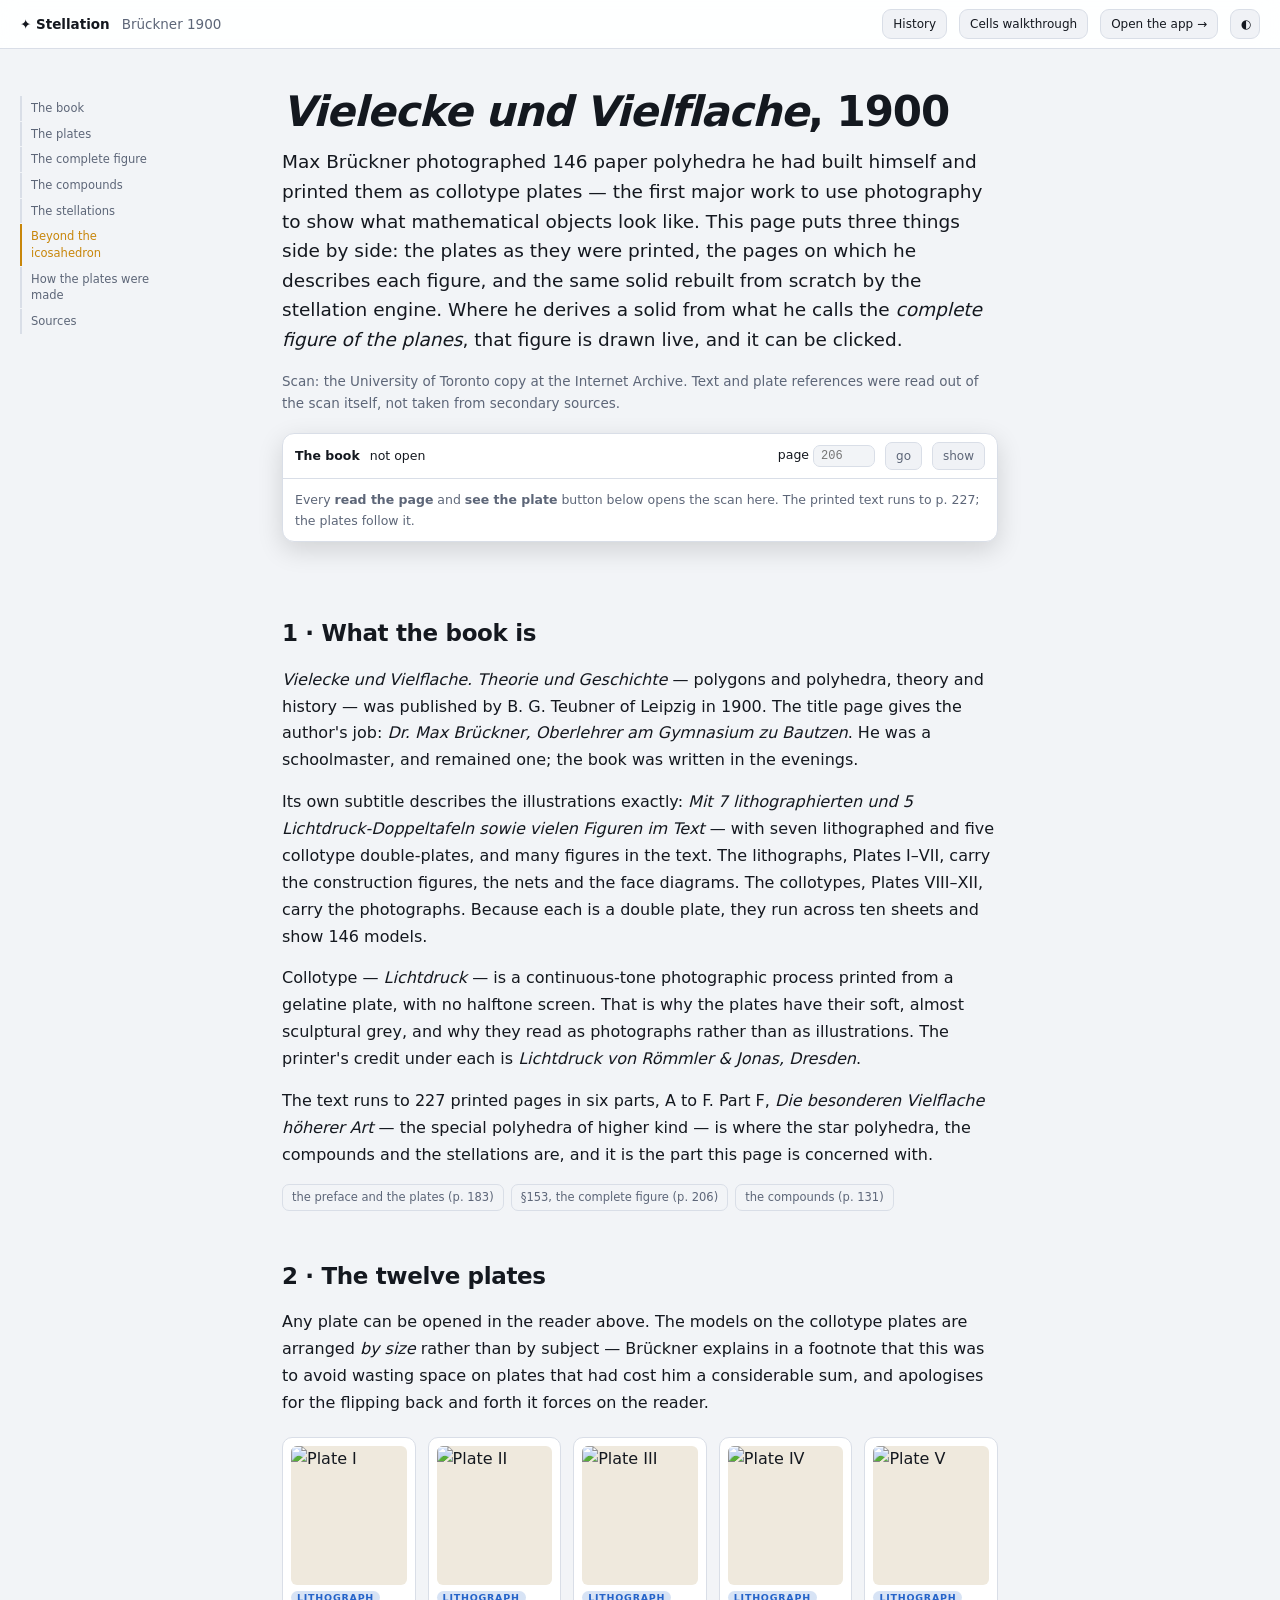
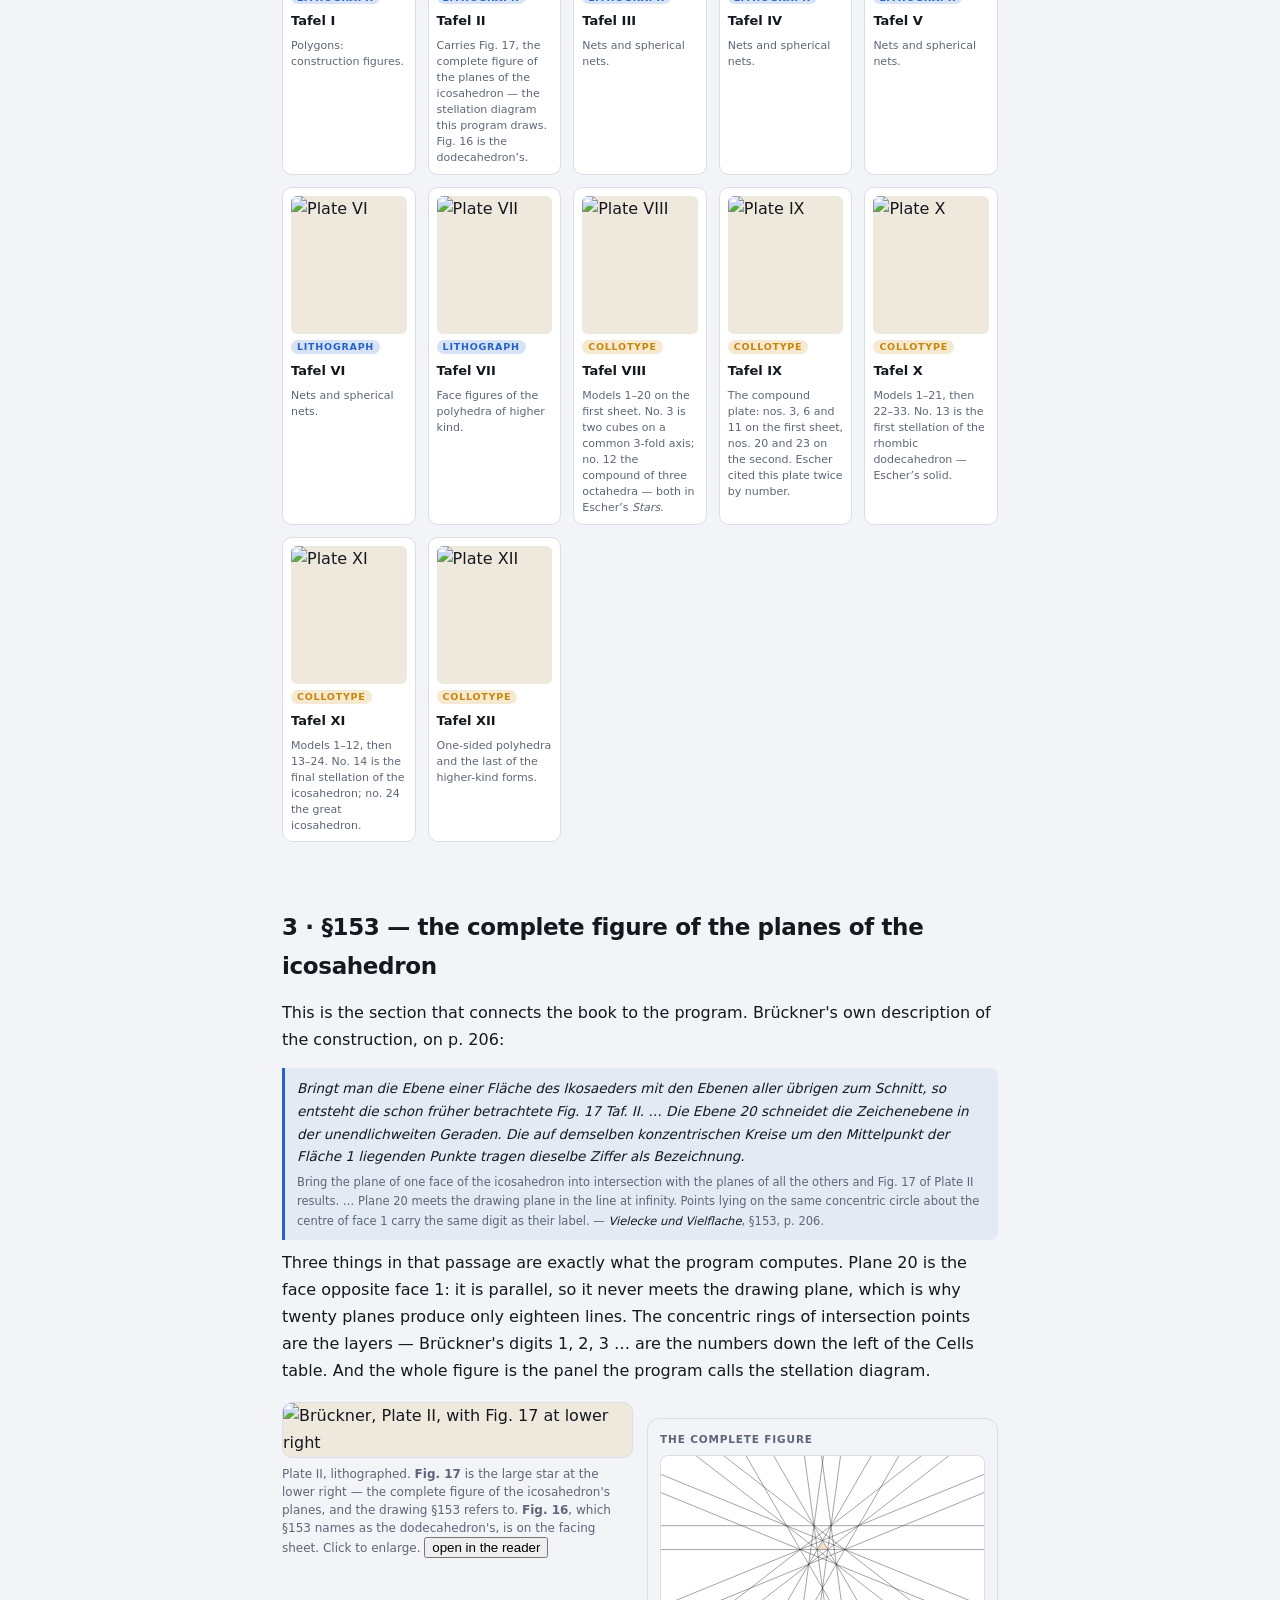
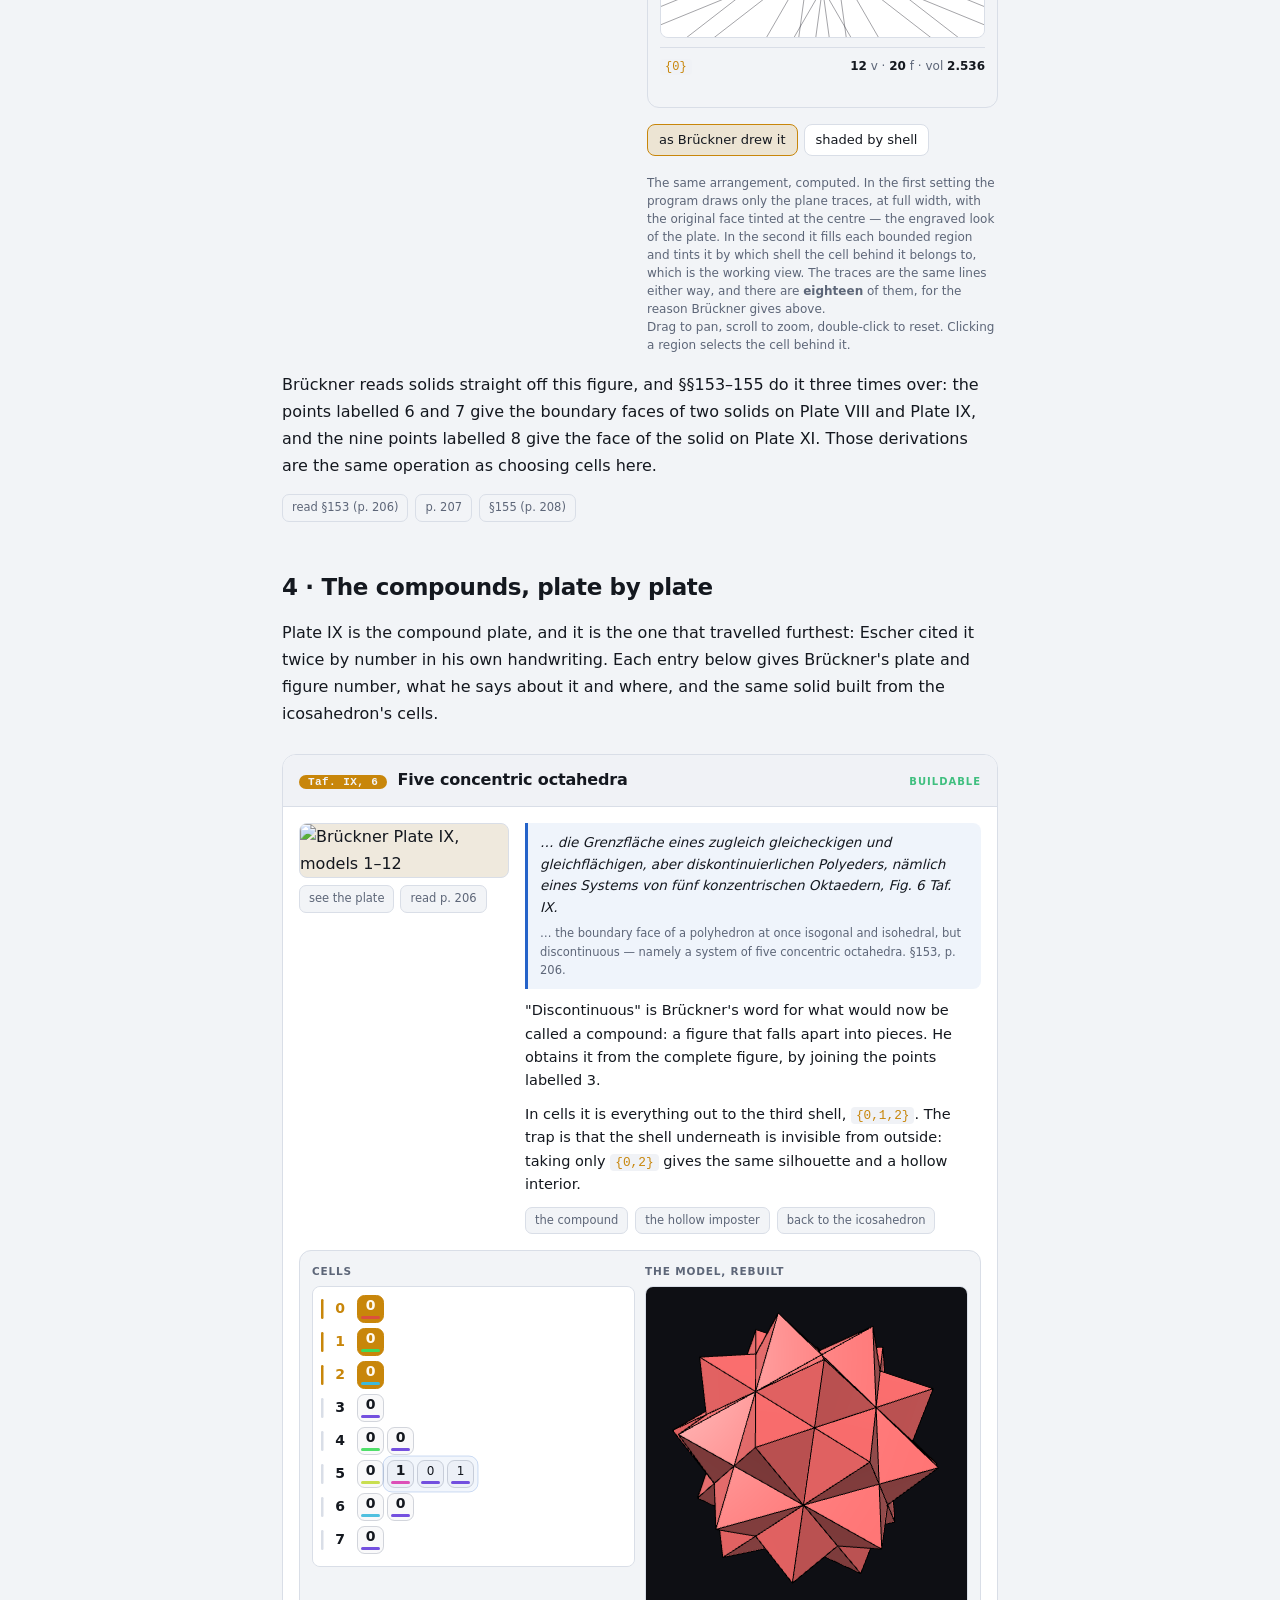
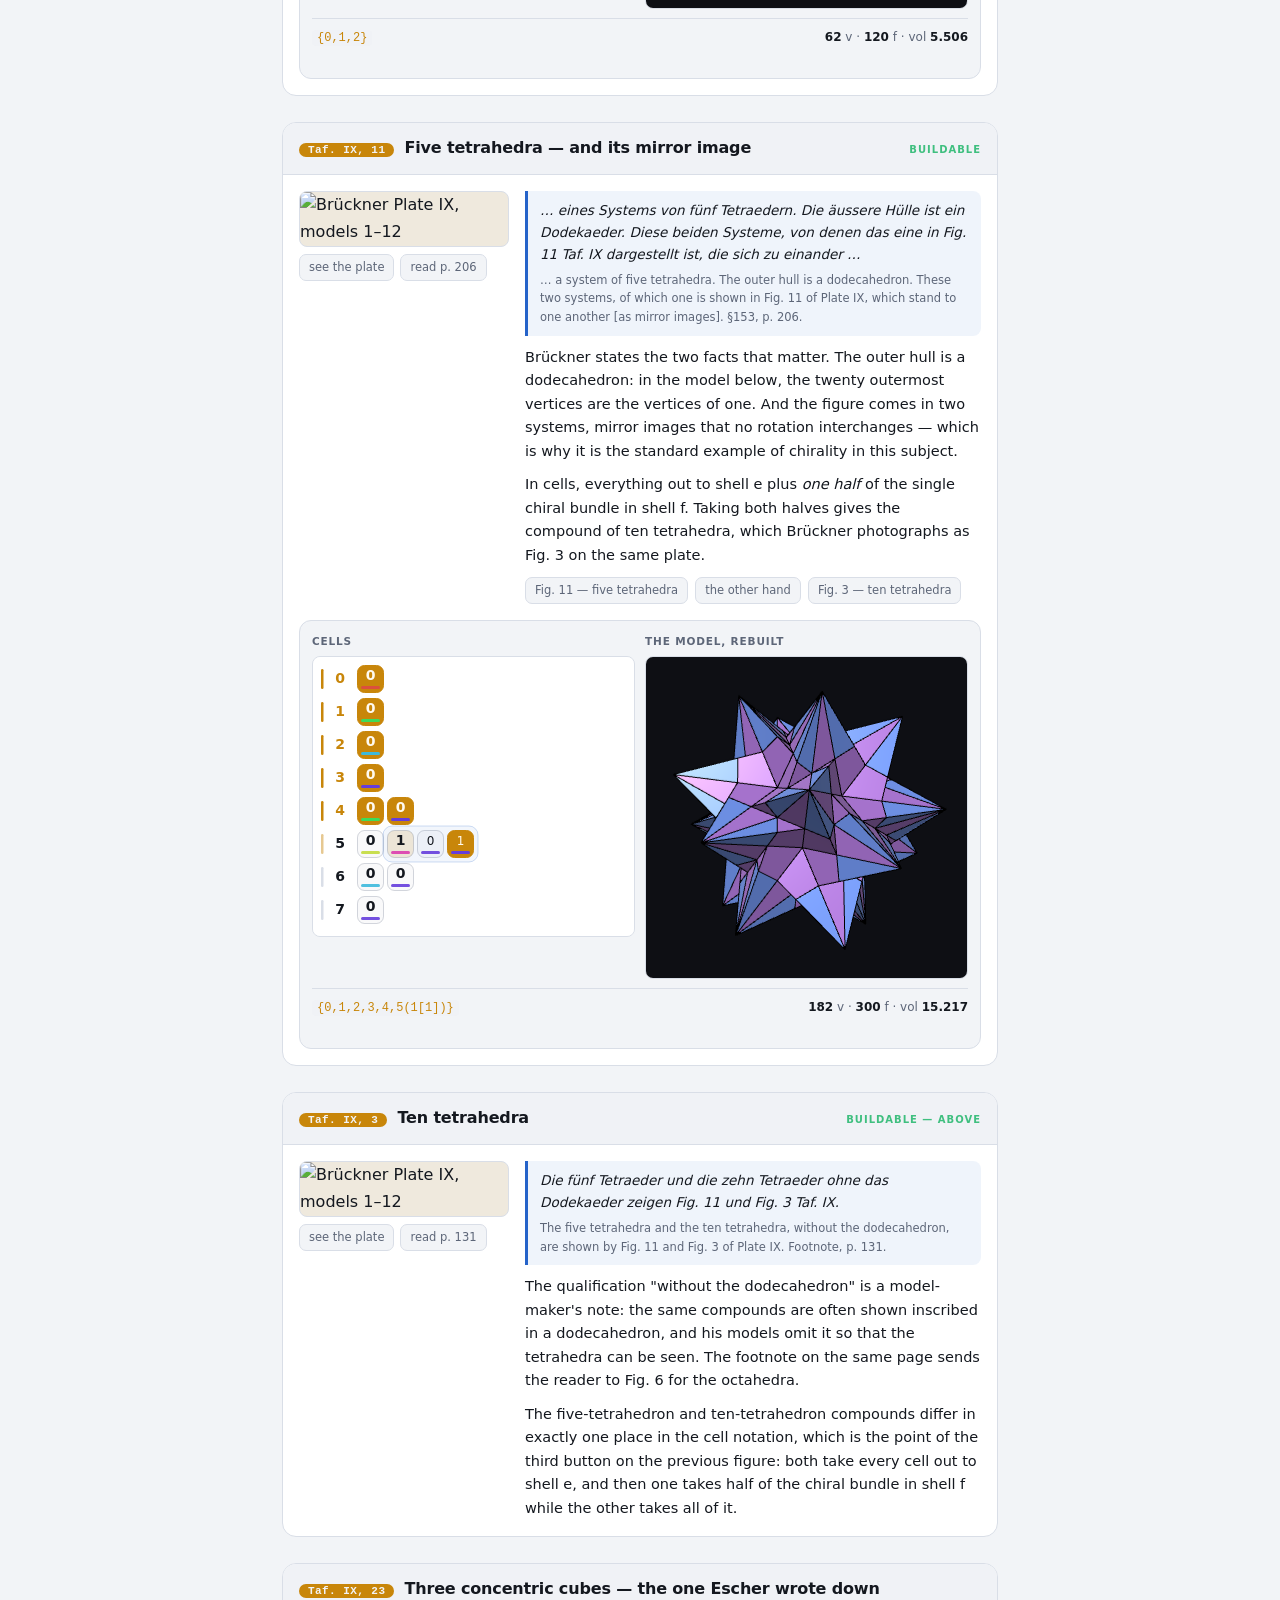
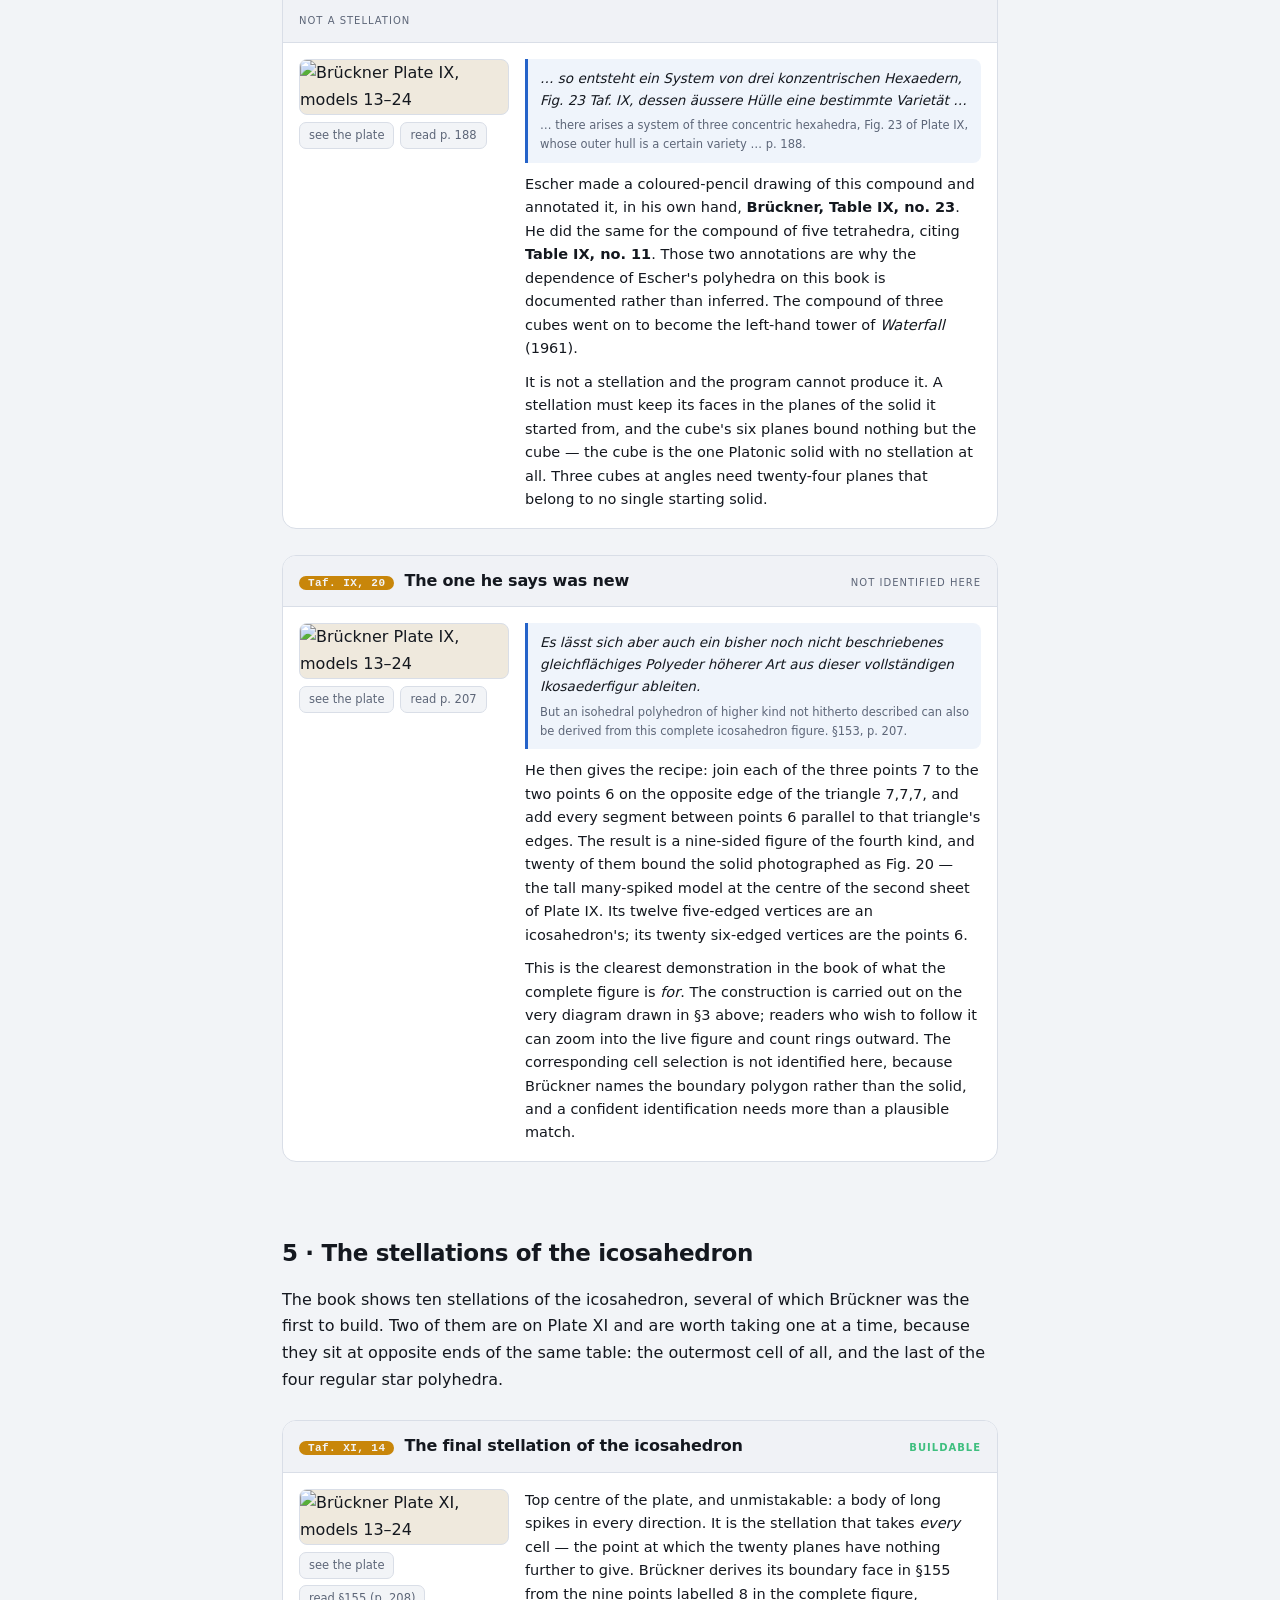
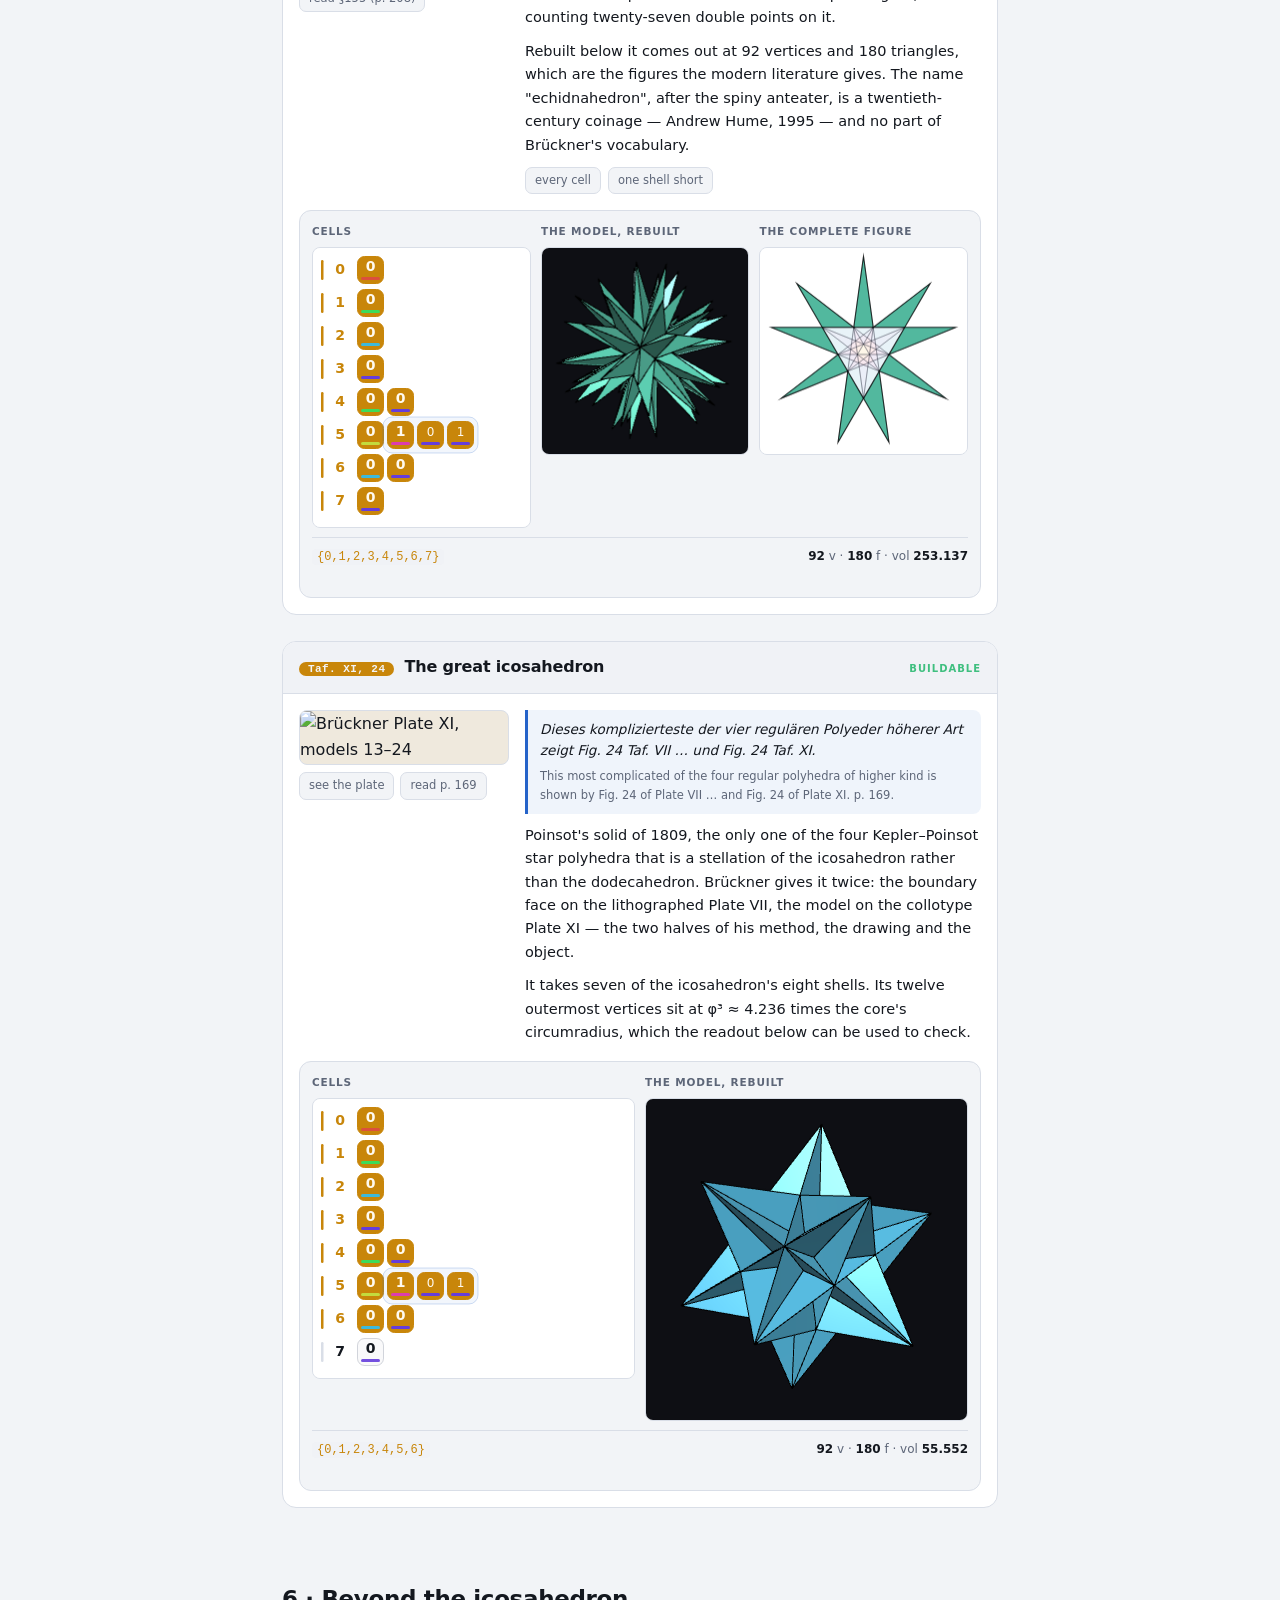
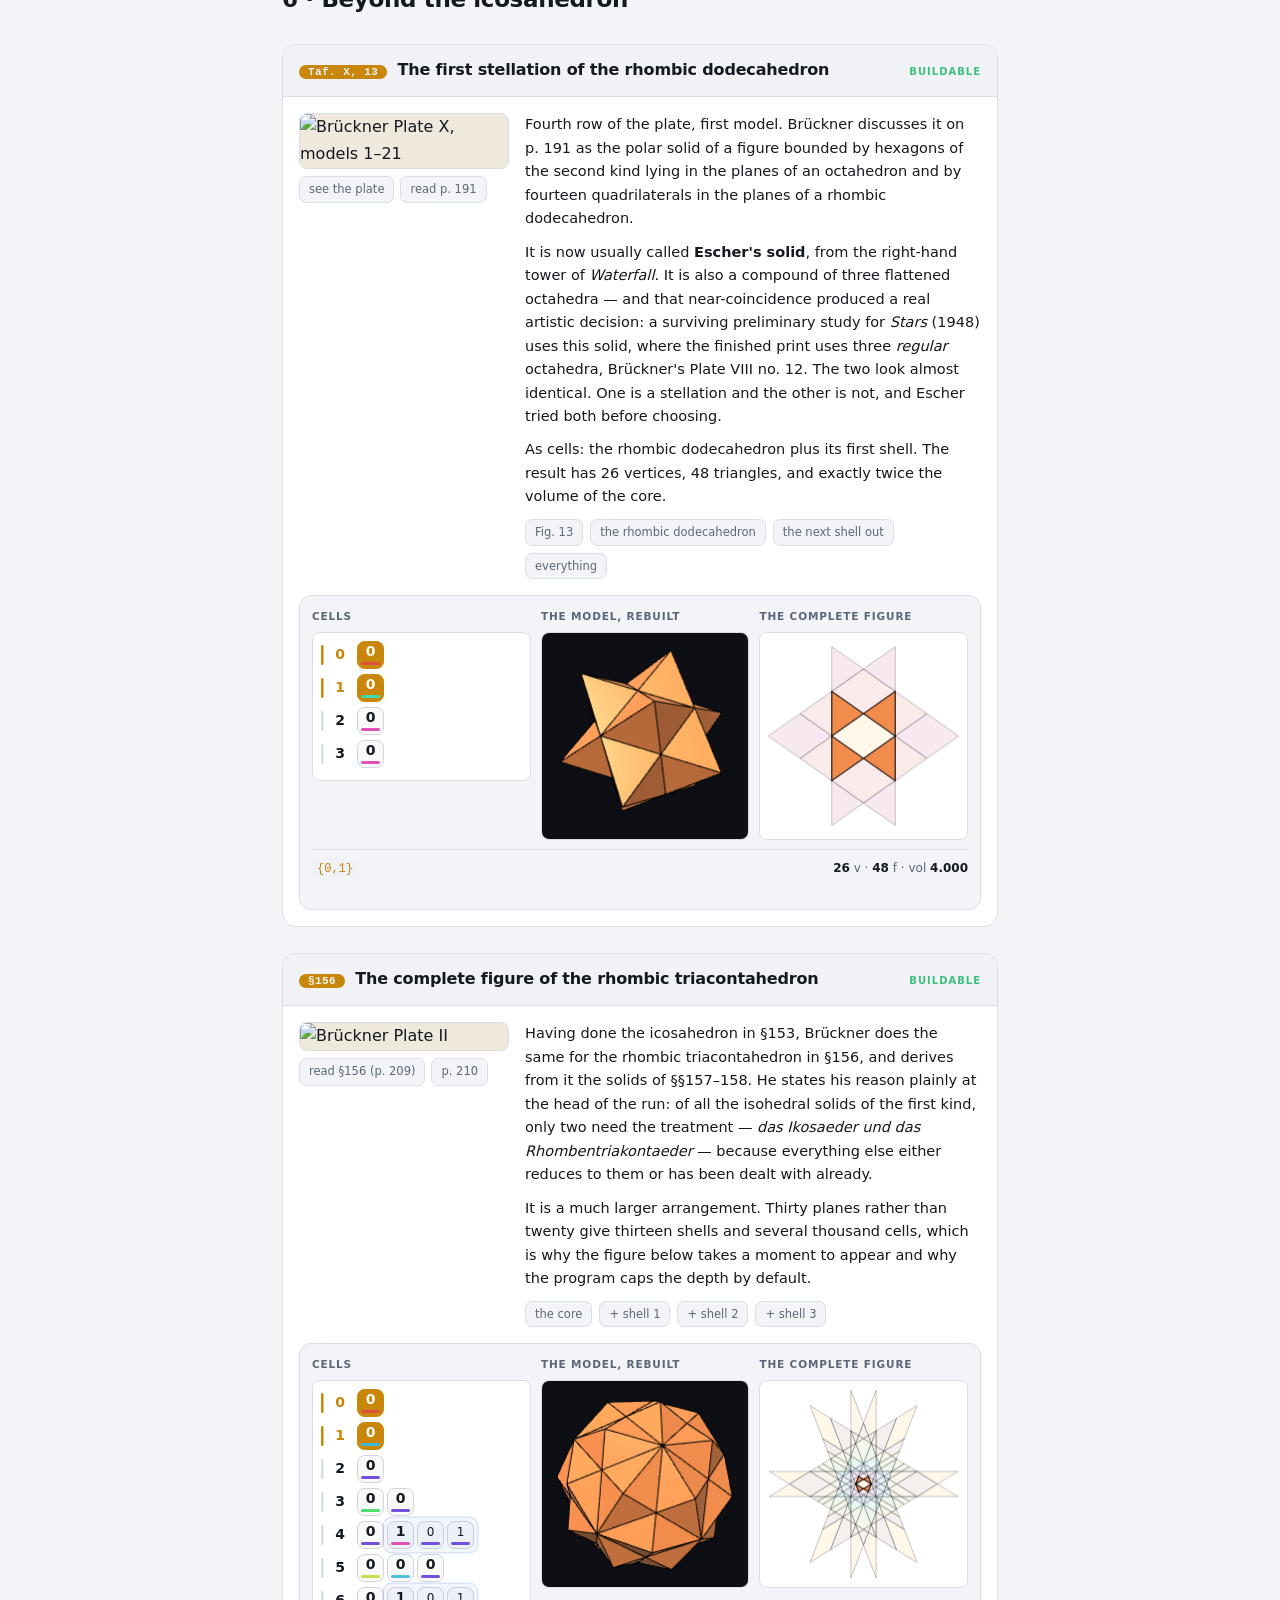
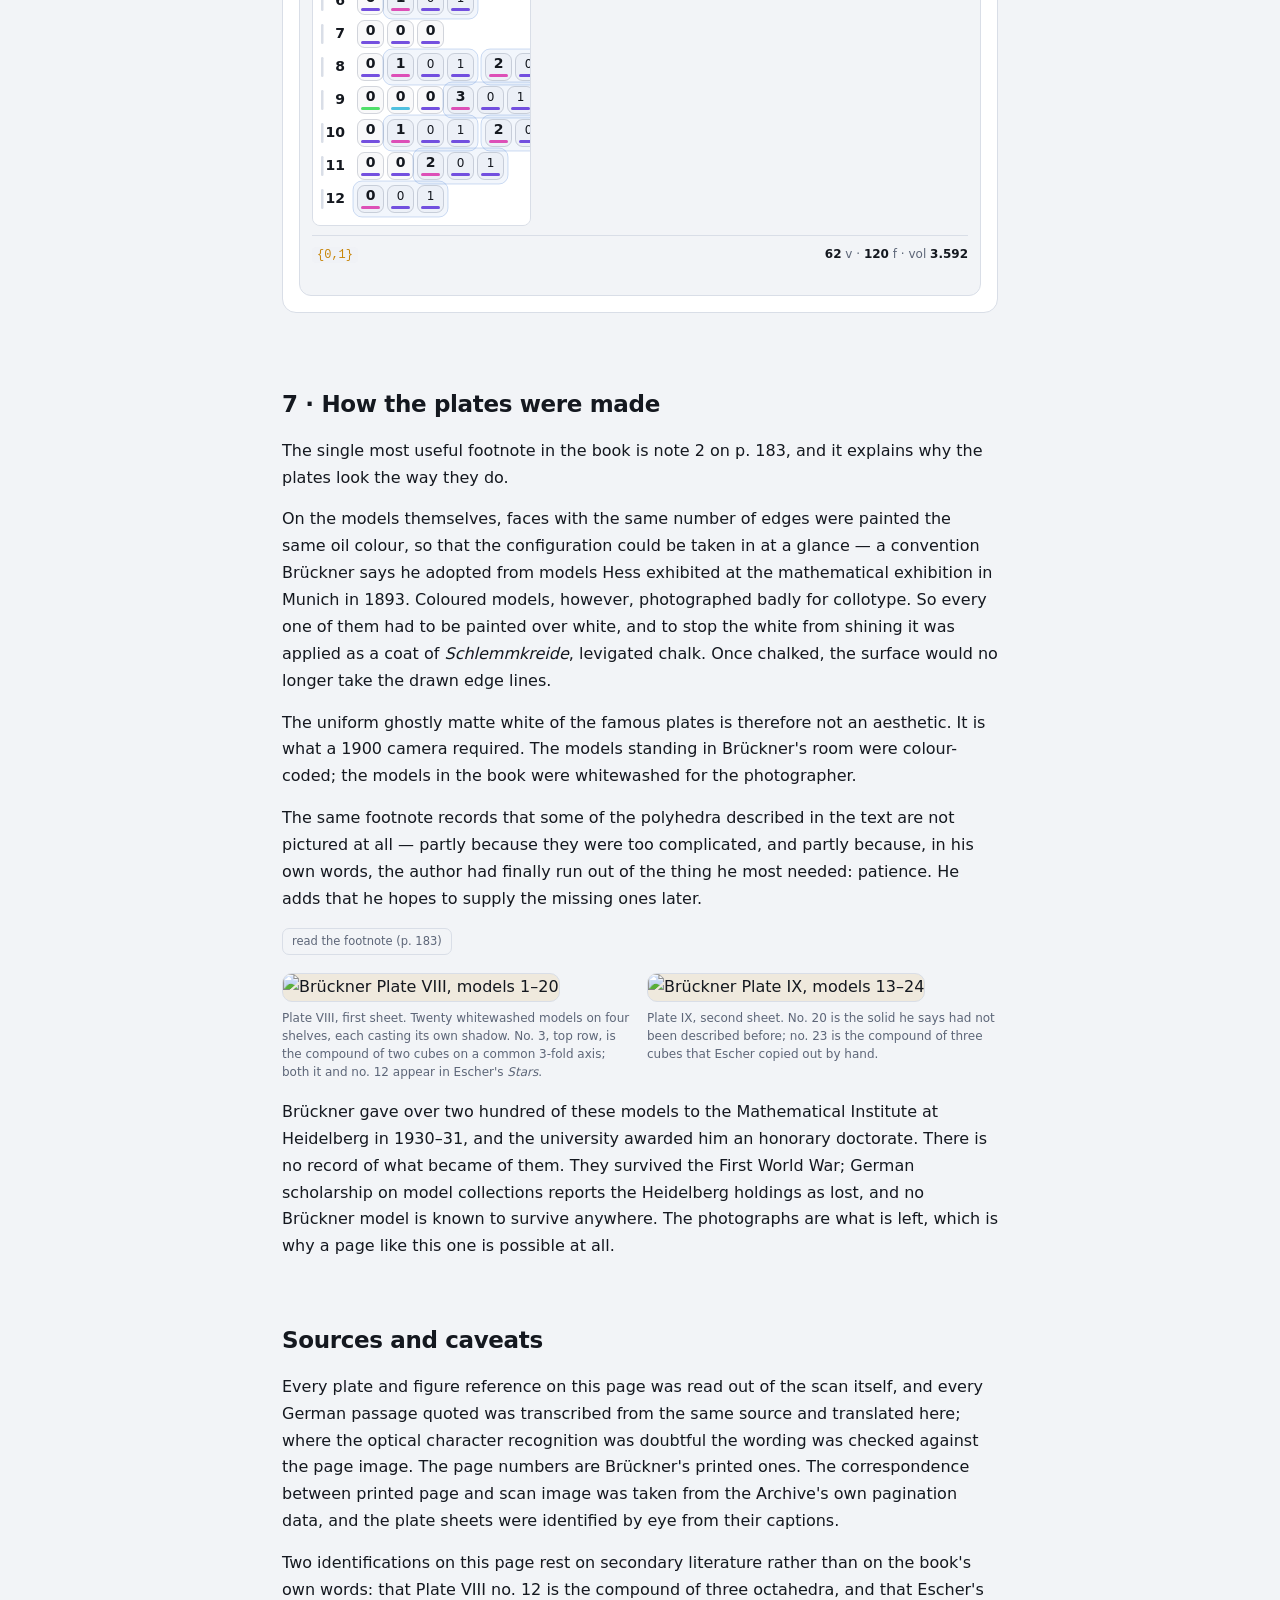
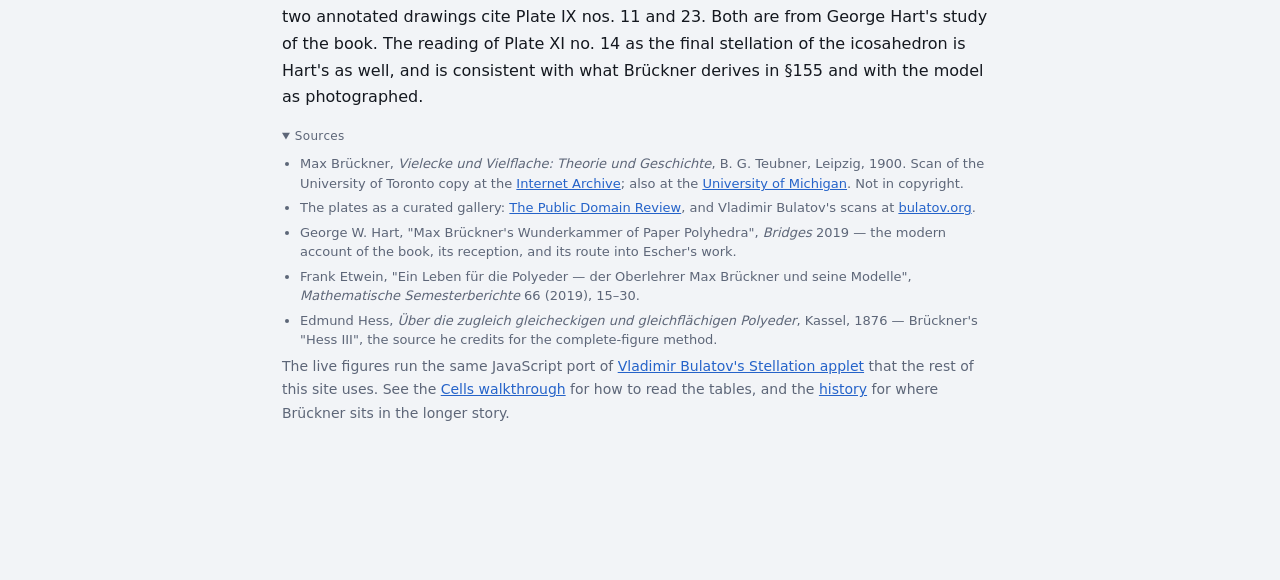
==== commit f7ac48c3: "Diagram: stop a double-click from changing the selection; add a line-drawing mode Double-click reset" ====
--- a/docs/bruckner.html
+++ b/docs/bruckner.html
@@ -151,18 +151,29 @@
       <figure>
         <img data-leaf-img="244" alt="Brückner, Plate II, with Fig. 17 at lower right">
         <figcaption>
-          Plate II. <b>Fig. 17</b>, lower right, is the complete figure of the
-          icosahedron's planes; <b>Fig. 16</b>, on the facing sheet, is the
-          dodecahedron's. Click to enlarge.
+          Plate II, lithographed. <b>Fig. 17</b> is the large star at the lower right —
+          the complete figure of the icosahedron's planes, and the drawing §153 refers to.
+          <b>Fig. 16</b>, which §153 names as the dodecahedron's, is on the facing sheet.
+          Click to enlarge.
           <button data-leaf="244" data-leaf-label="Tafel II">open in the reader</button>
         </figcaption>
       </figure>
       <figure>
         <div class="bfig" id="figComplete" data-poly="u27" data-sym="Ih"
-             data-cells="{0}" data-parts="diagram"></div>
+             data-cells="{0}" data-parts="diagram" data-lines="true"></div>
+        <div class="try">
+          <button data-target="figComplete" data-lines="true" data-cells="{0}" class="on">as Brückner drew it</button>
+          <button data-target="figComplete" data-lines="false" data-cells="{0}">shaded by shell</button>
+        </div>
         <figcaption>
-          The same figure, computed. Drag to pan, scroll to zoom, double-click to reset.
-          Clicking a region selects the cell behind it.
+          The same arrangement, computed. In the first setting the program draws only the
+          plane traces, at full width, with the original face tinted at the centre — the
+          engraved look of the plate. In the second it fills each bounded region and tints
+          it by which shell the cell behind it belongs to, which is the working view. The
+          traces are the same lines either way, and there are <b>eighteen</b> of them, for
+          the reason Brückner gives above.
+          <br>Drag to pan, scroll to zoom, double-click to reset. Clicking a region selects
+          the cell behind it.
         </figcaption>
       </figure>
     </div>
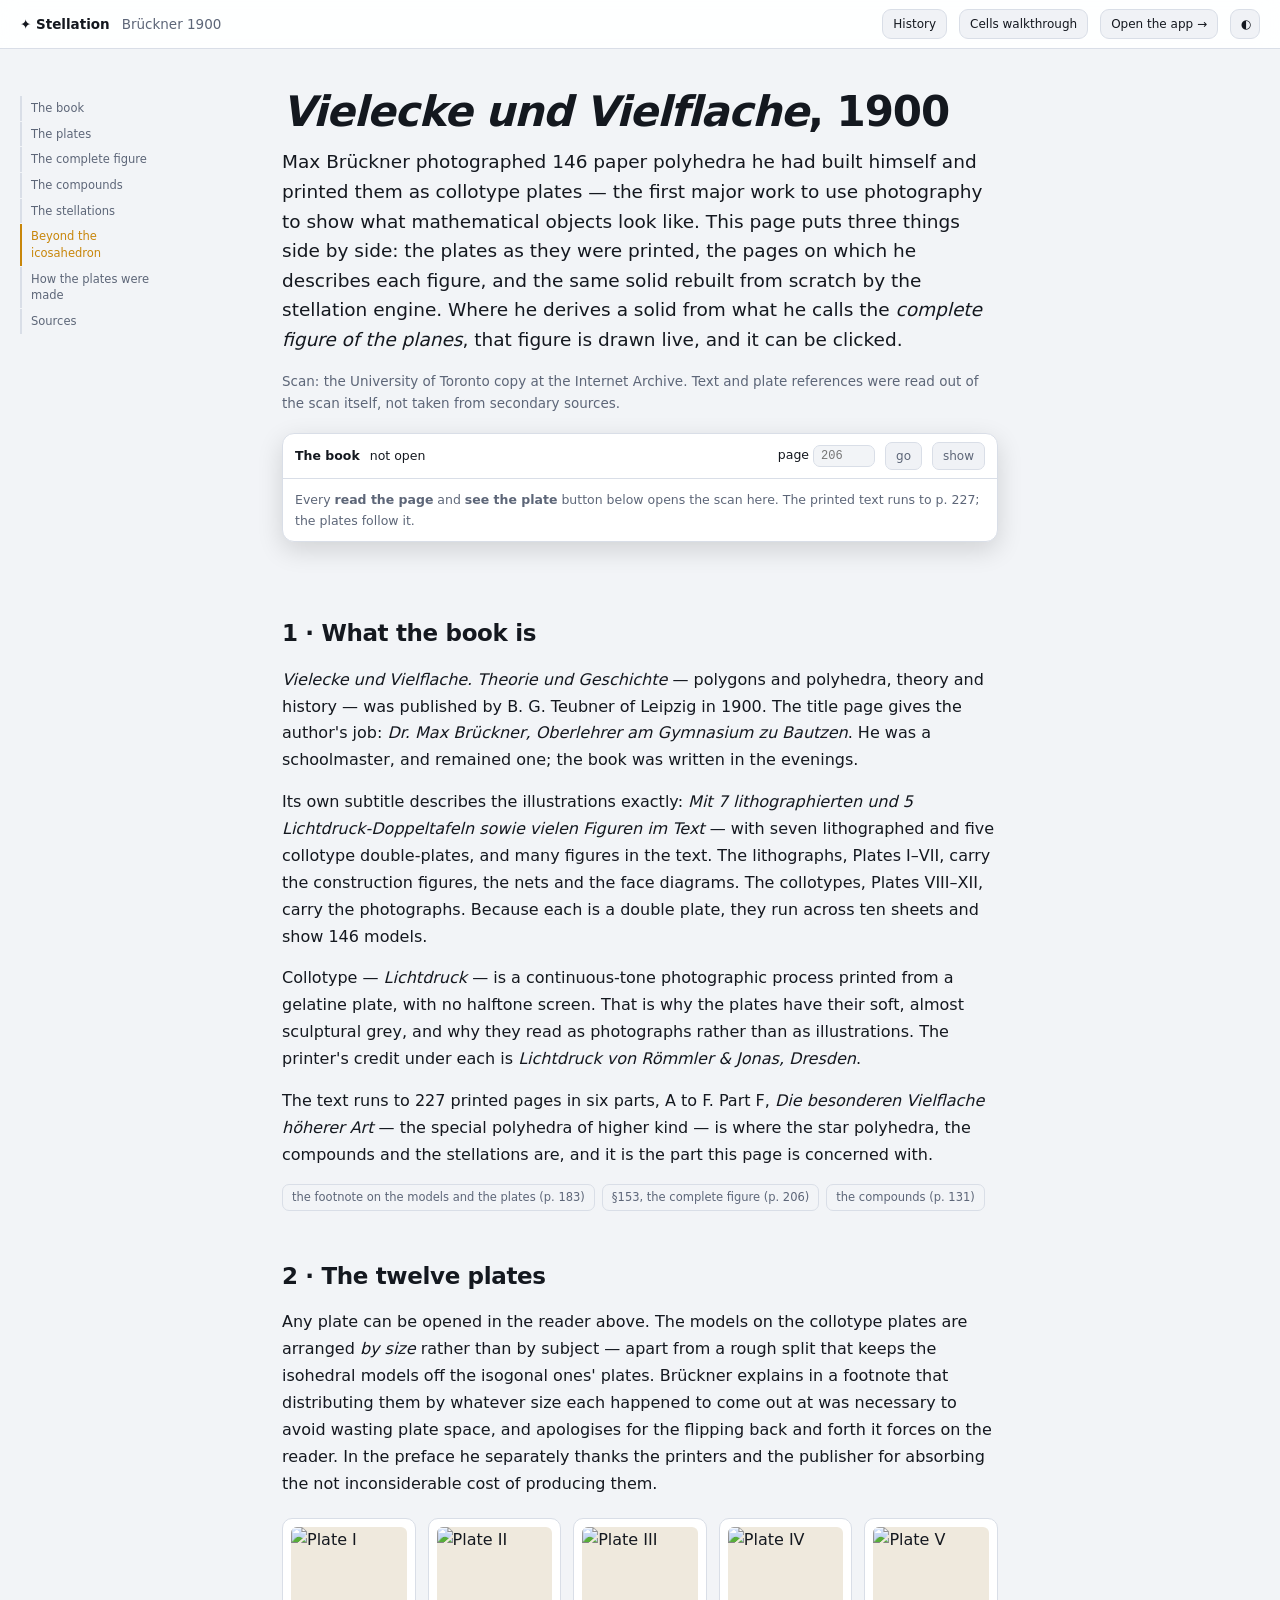
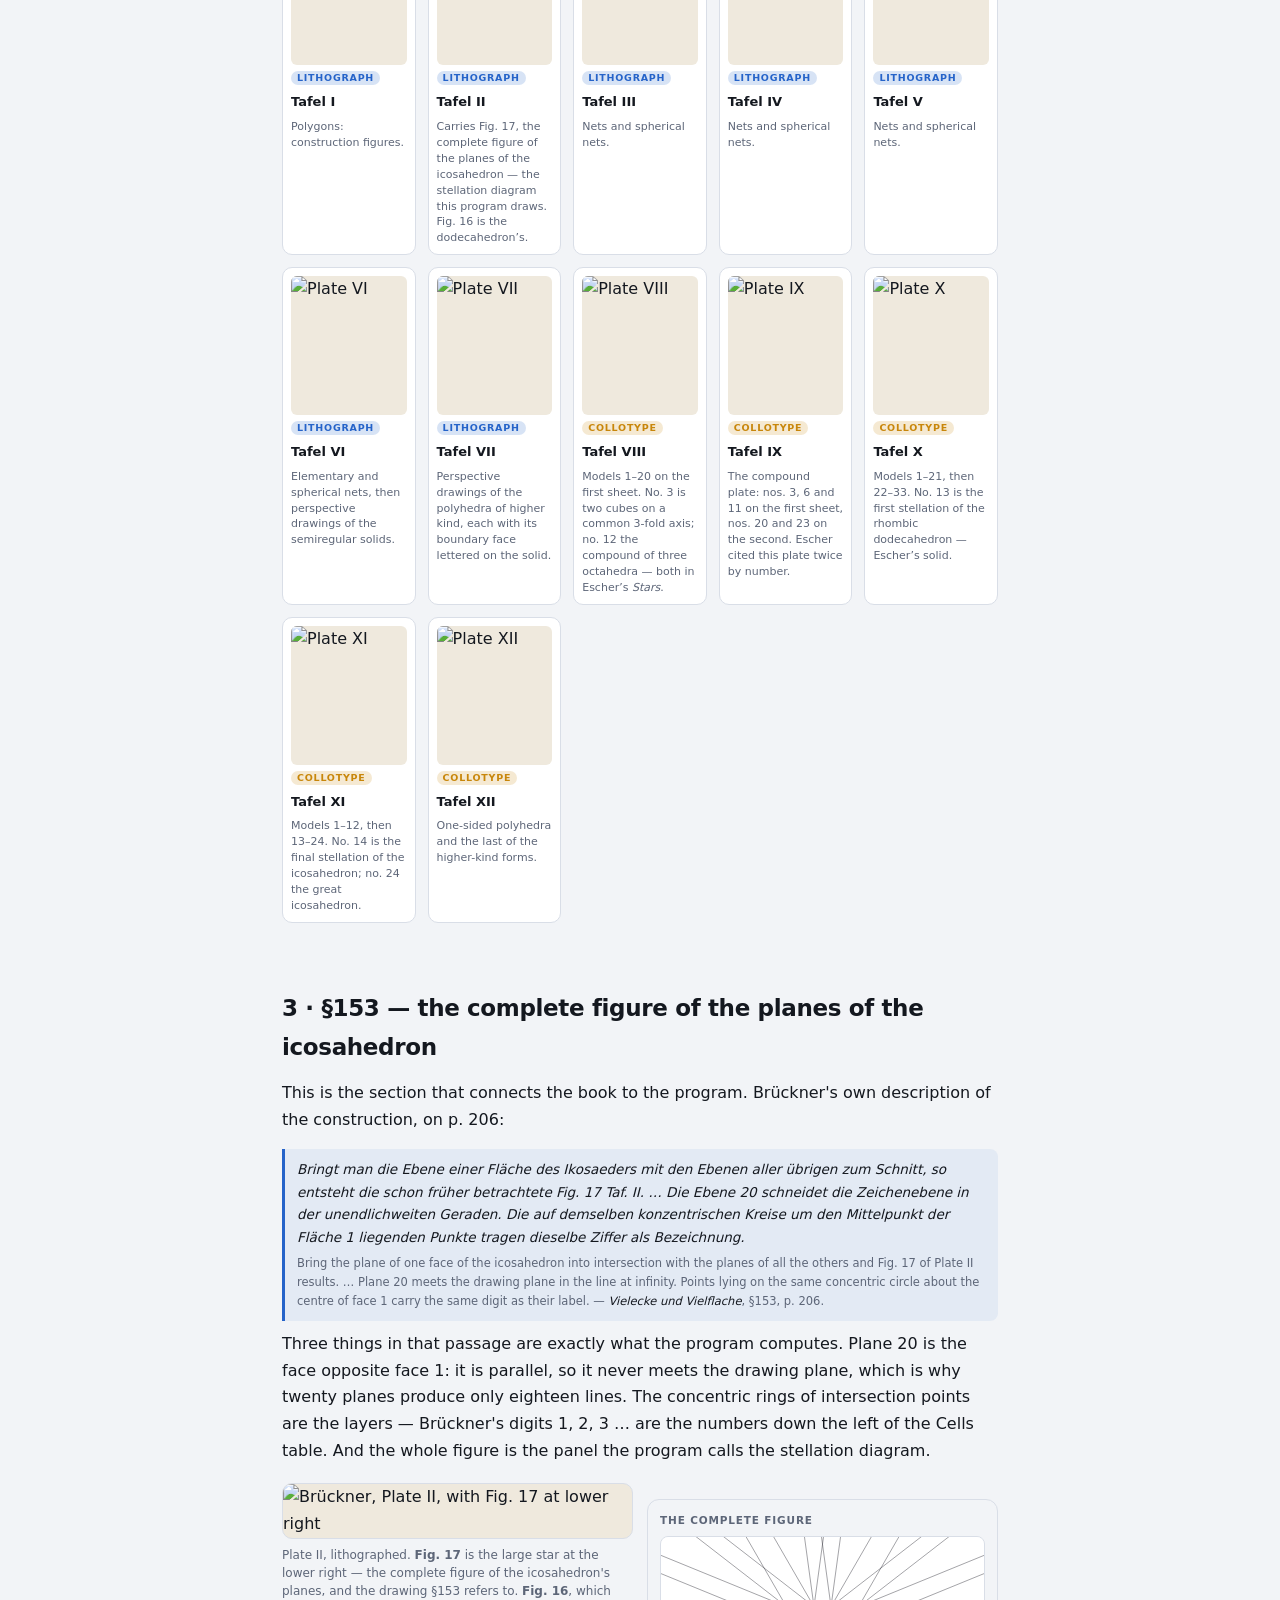
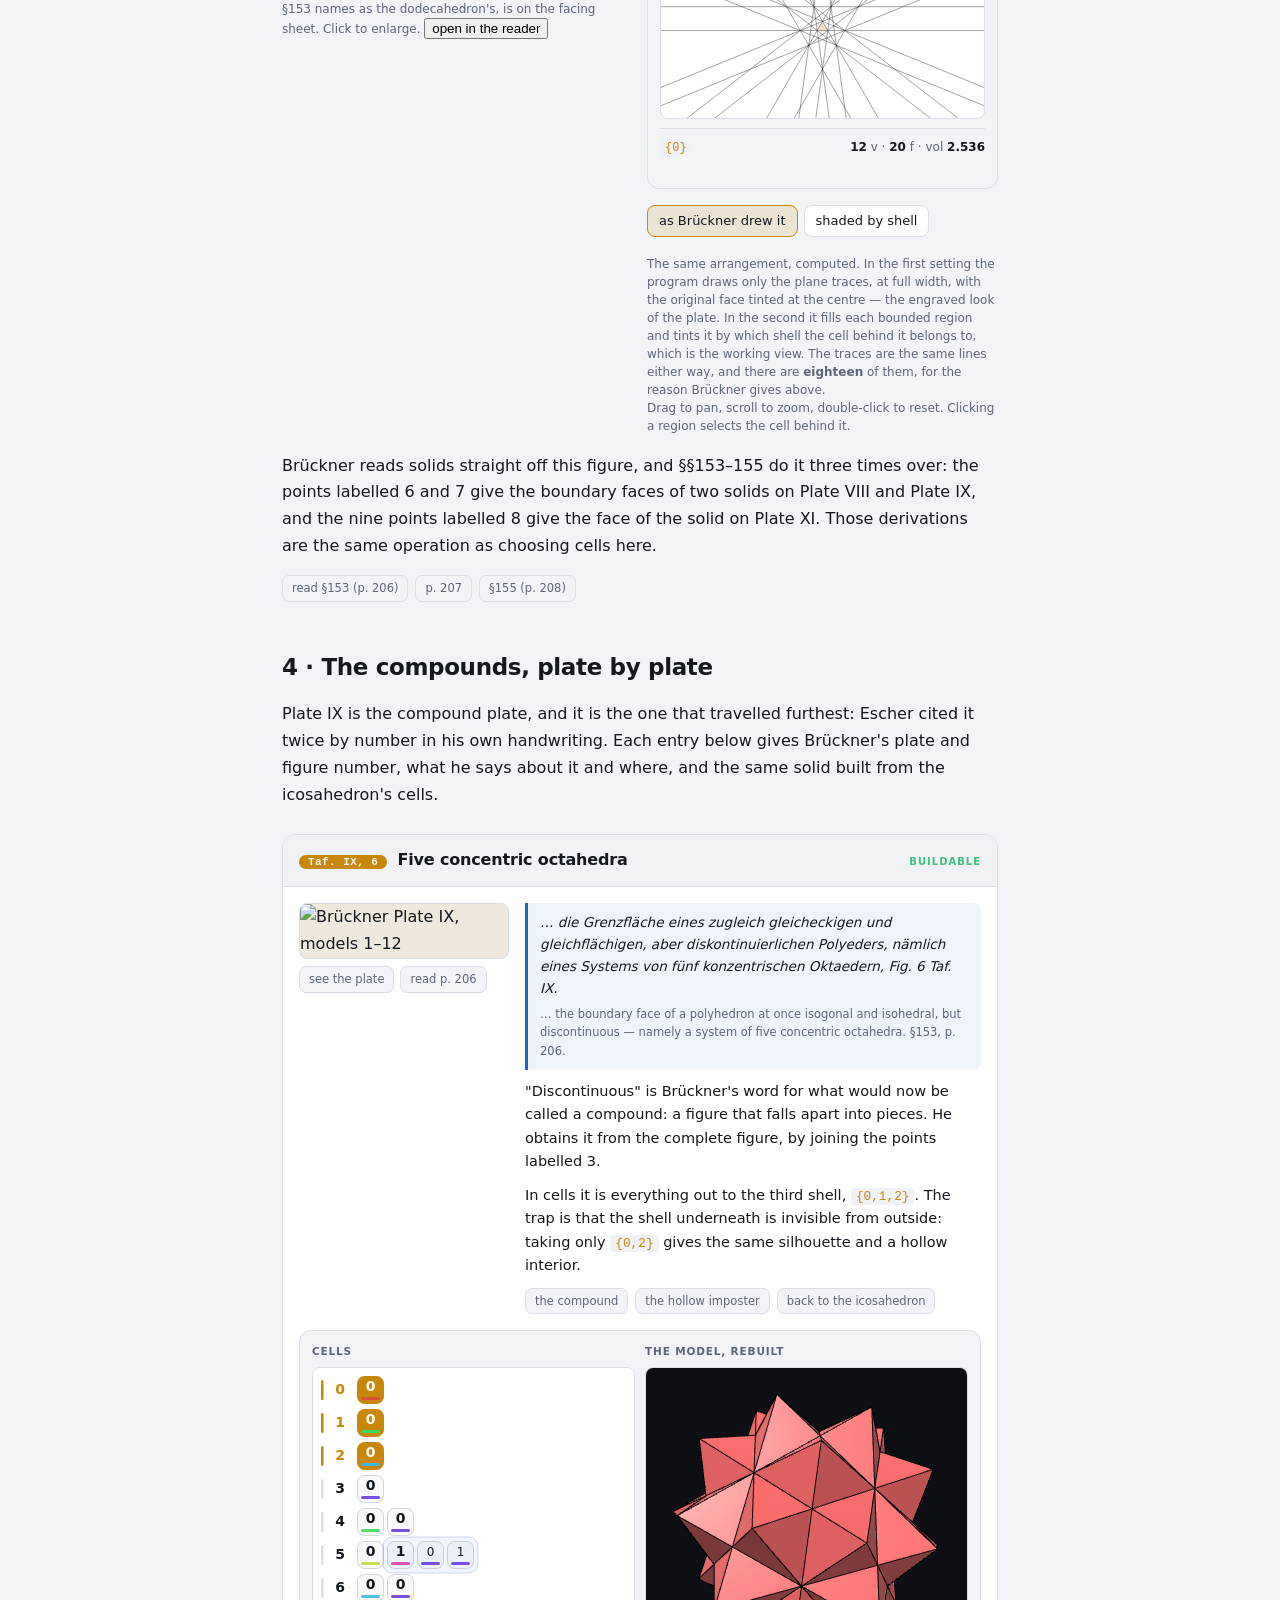
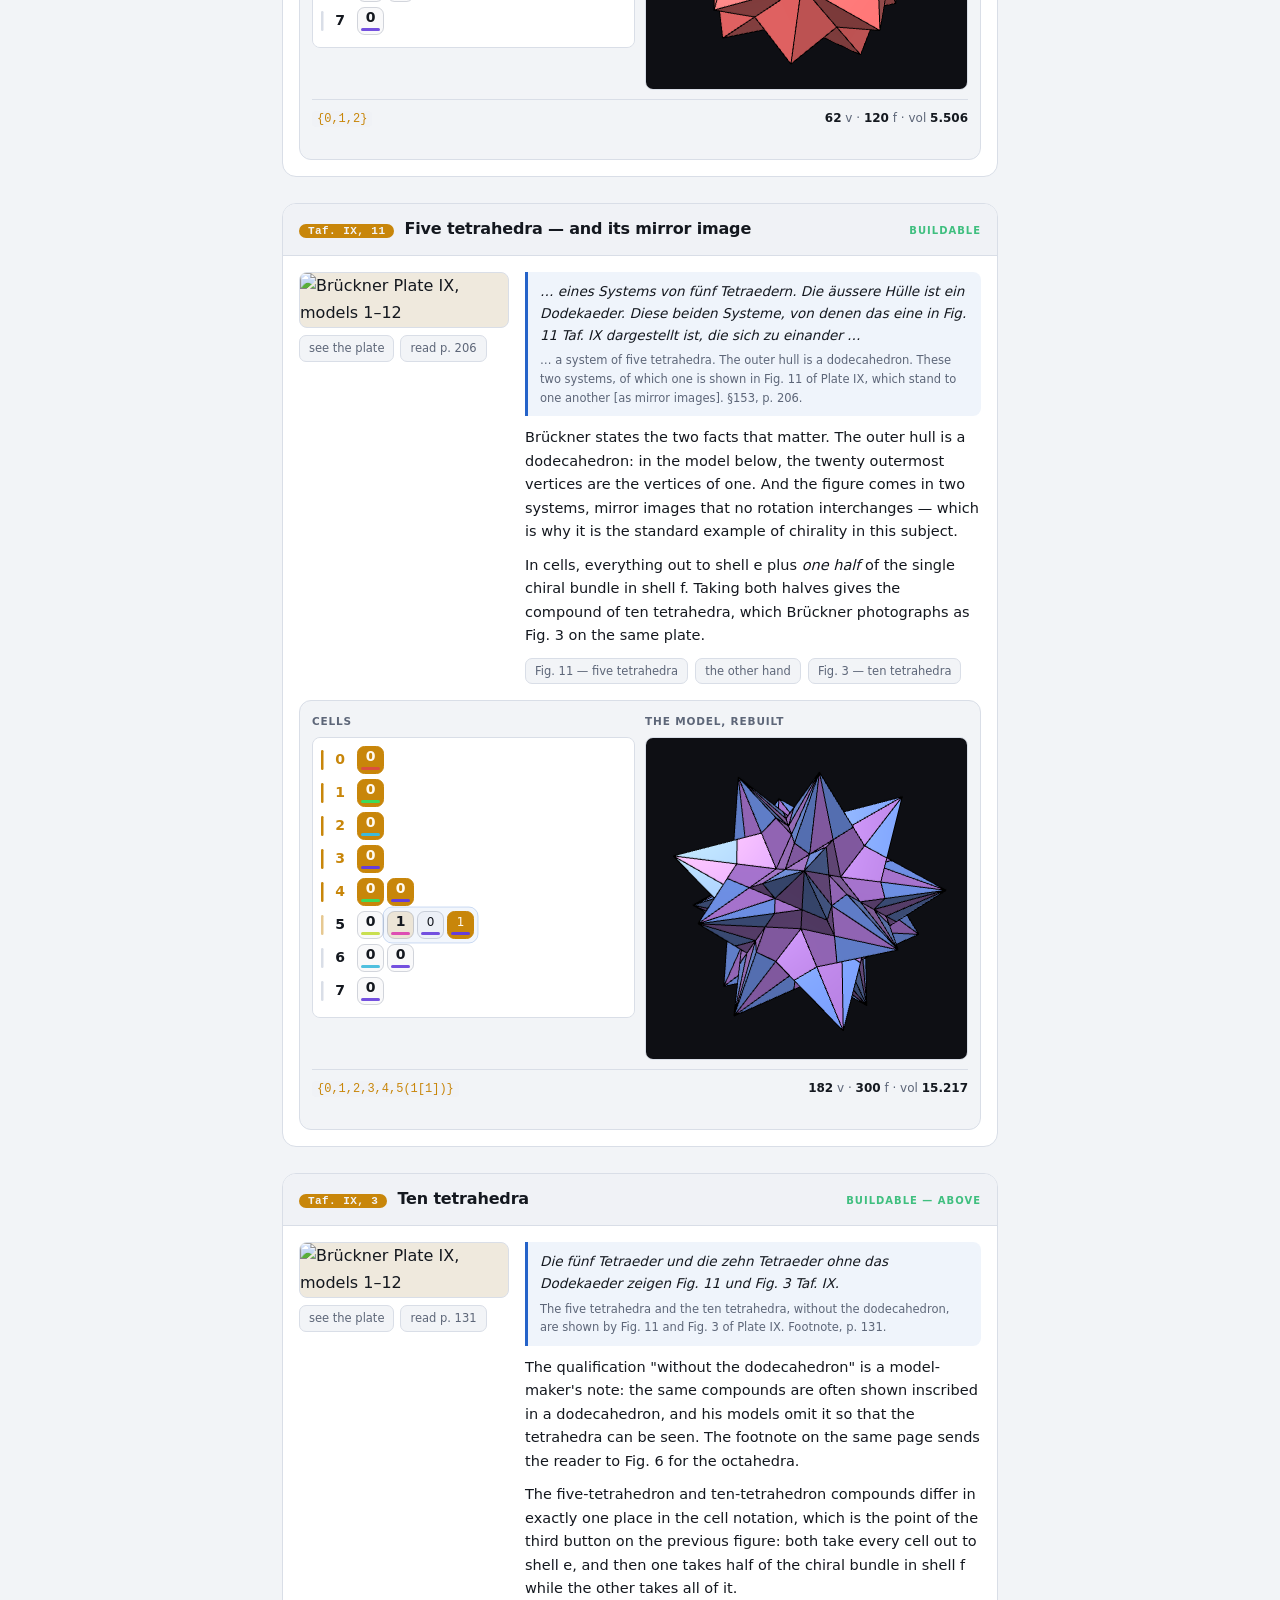
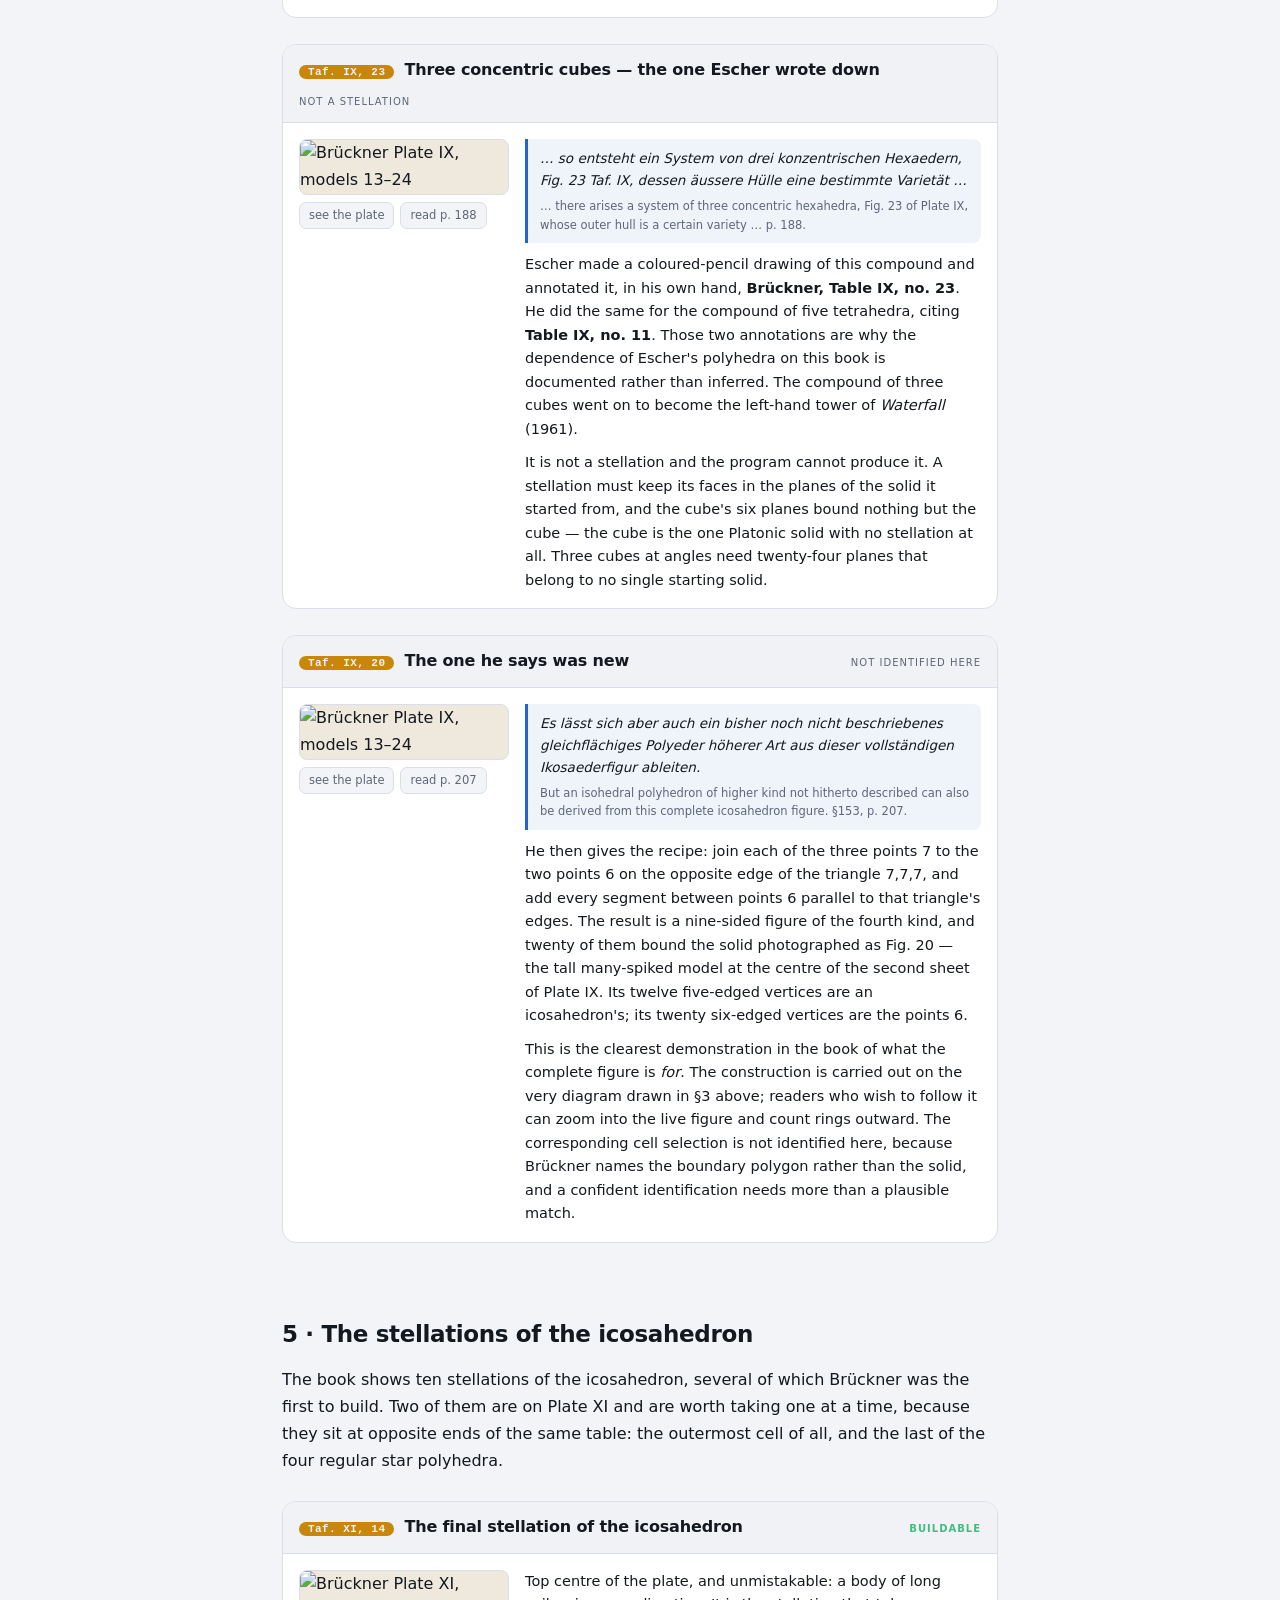
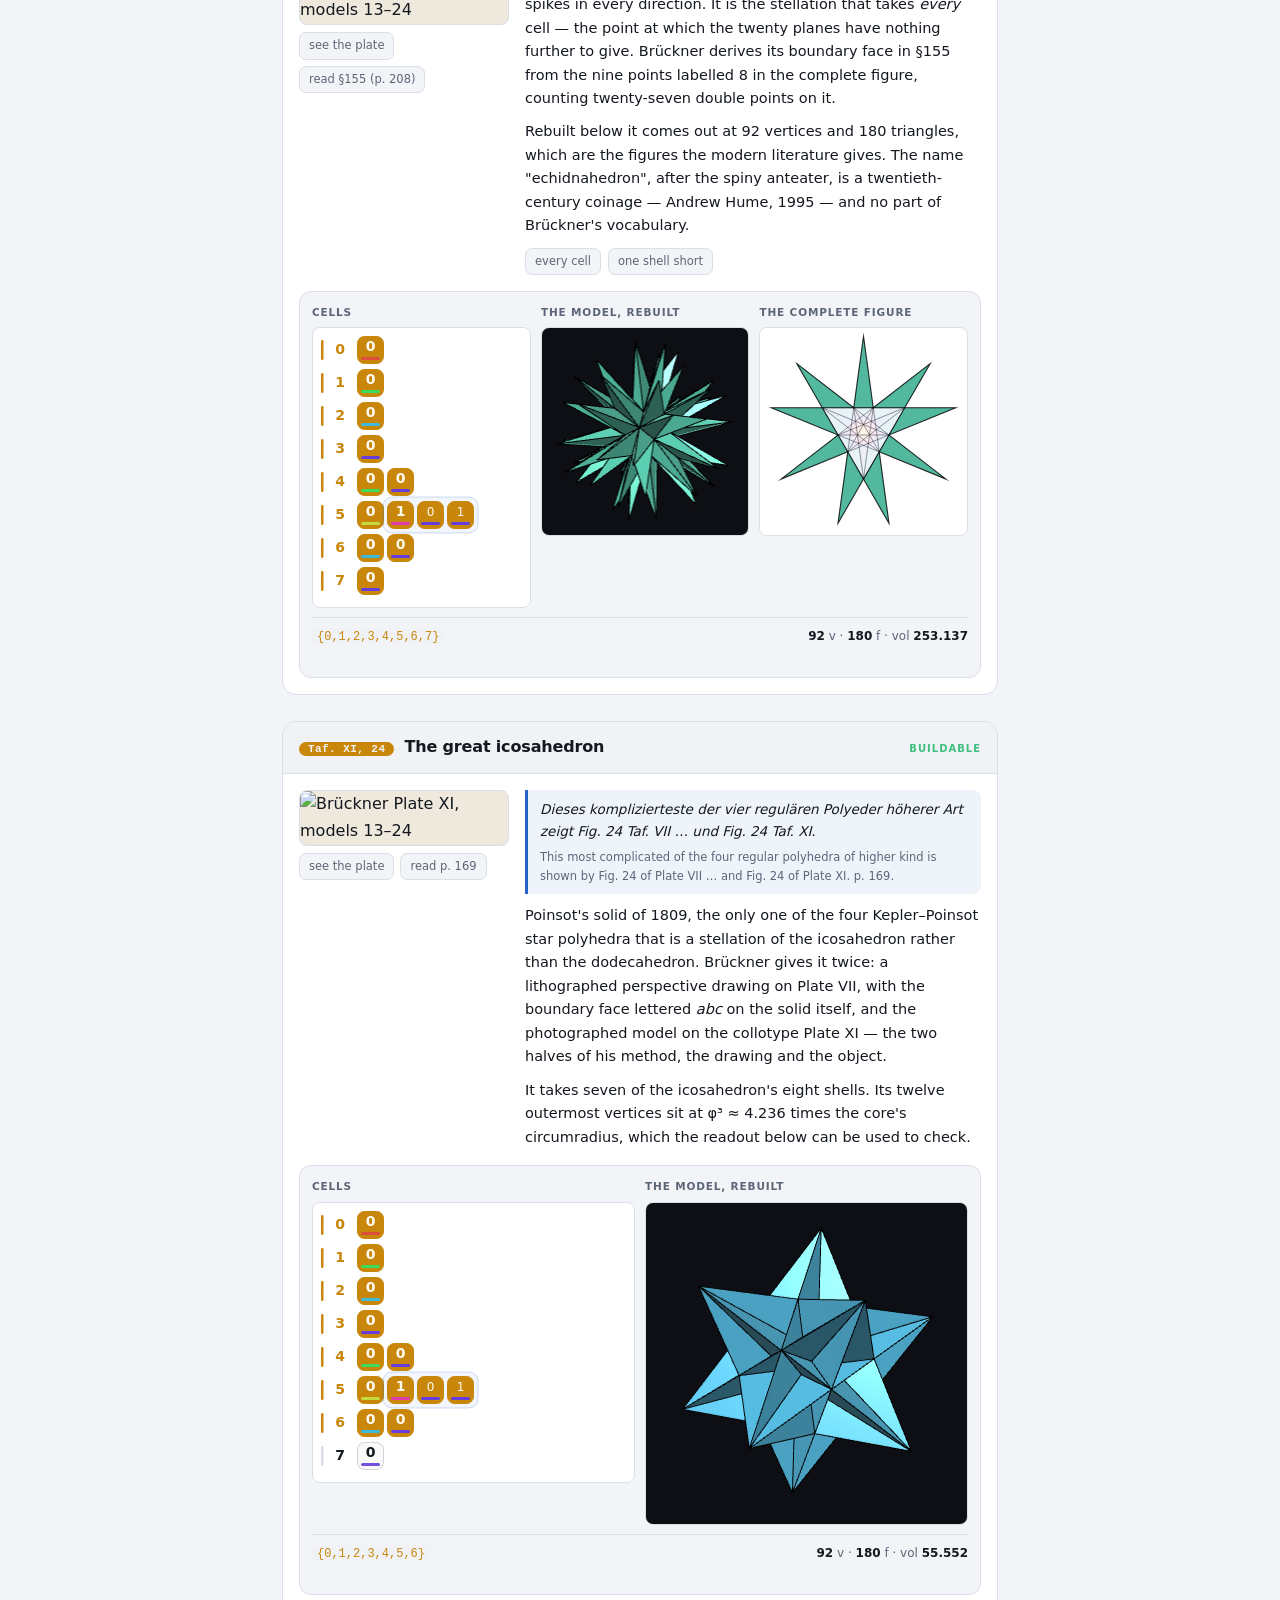
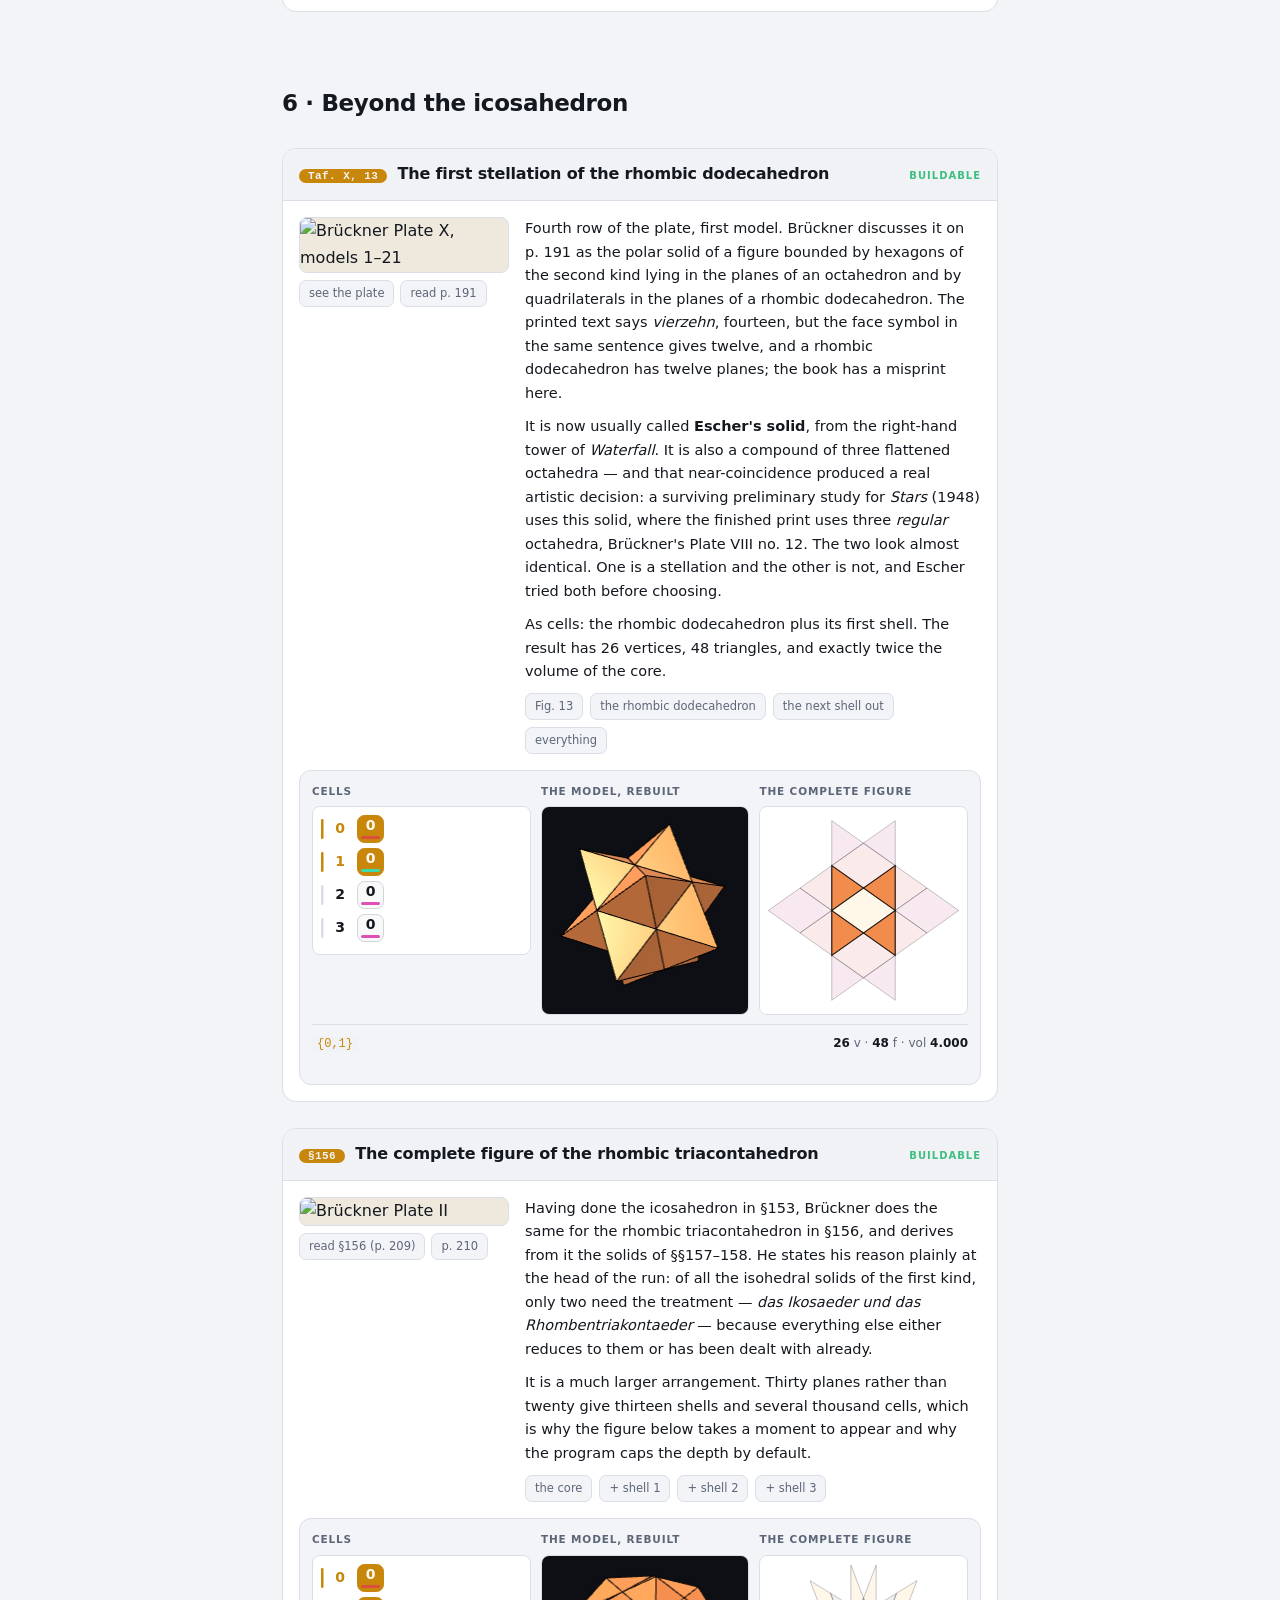
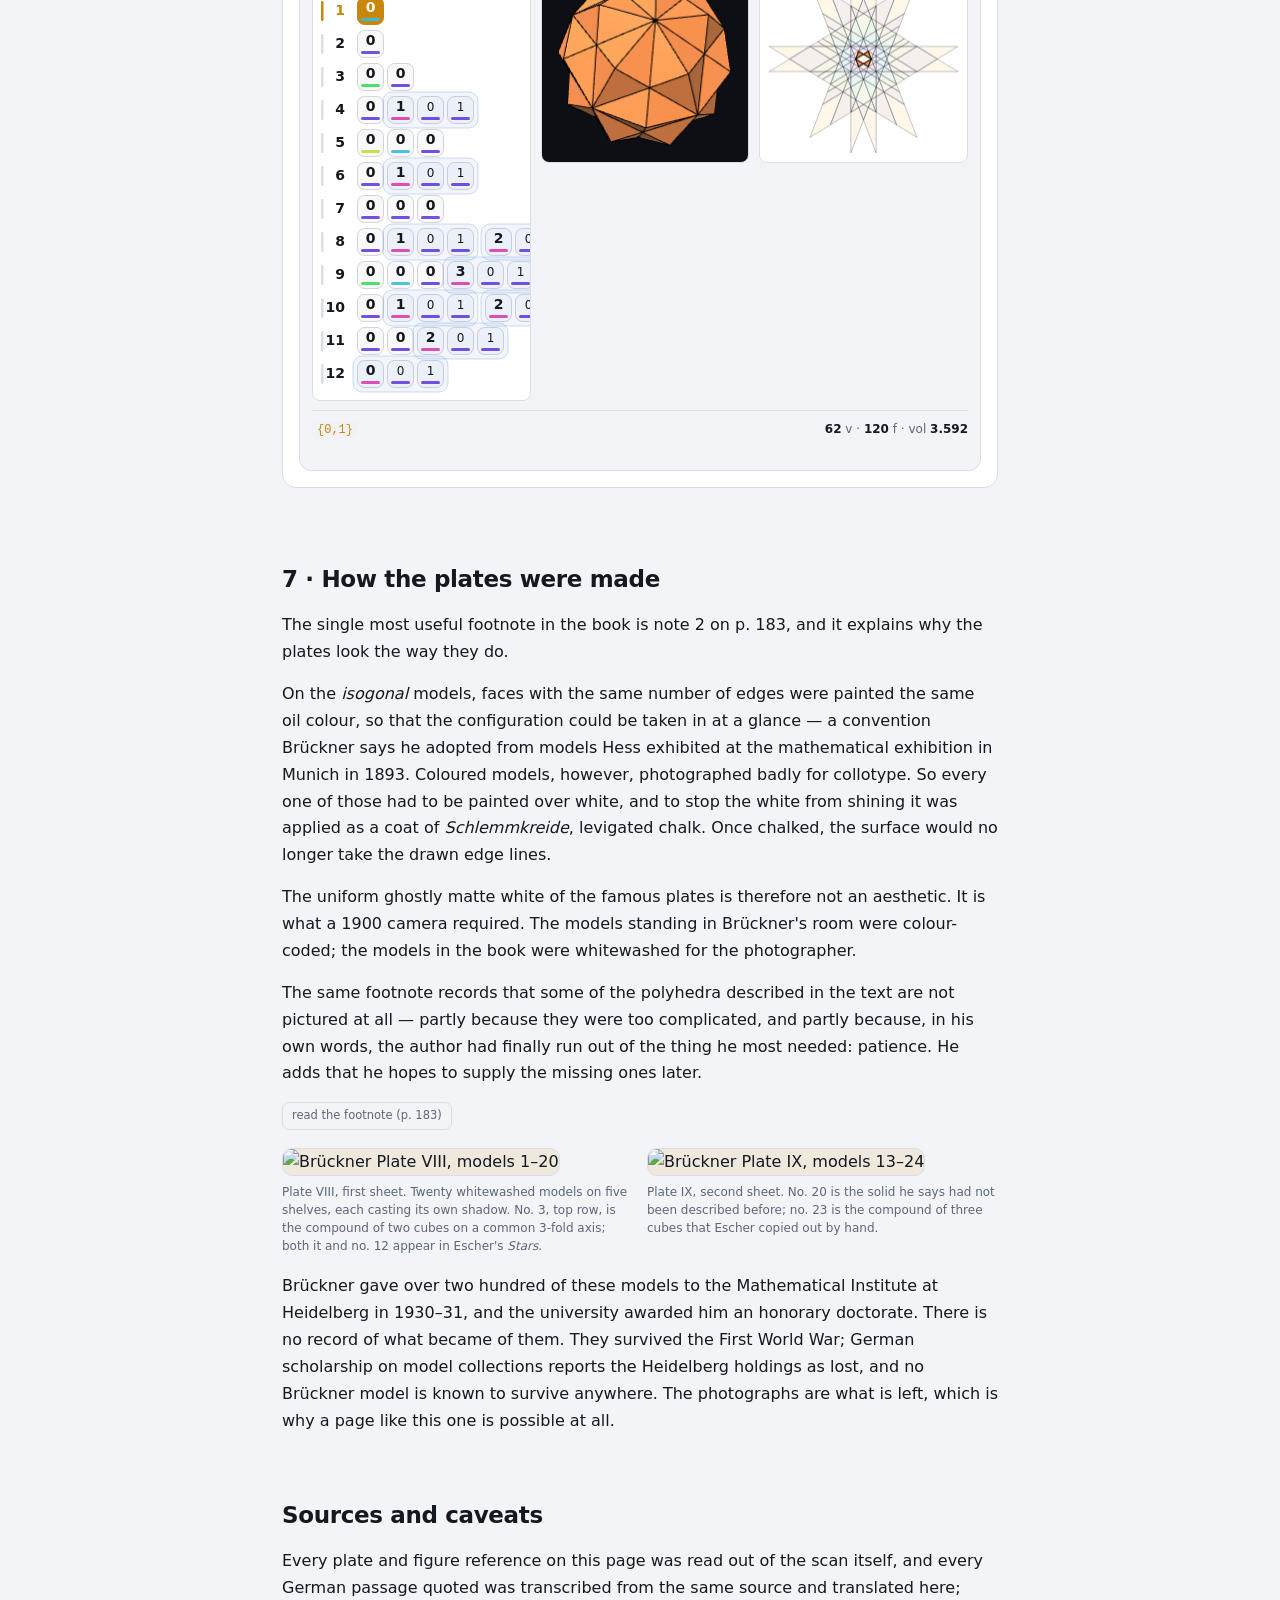
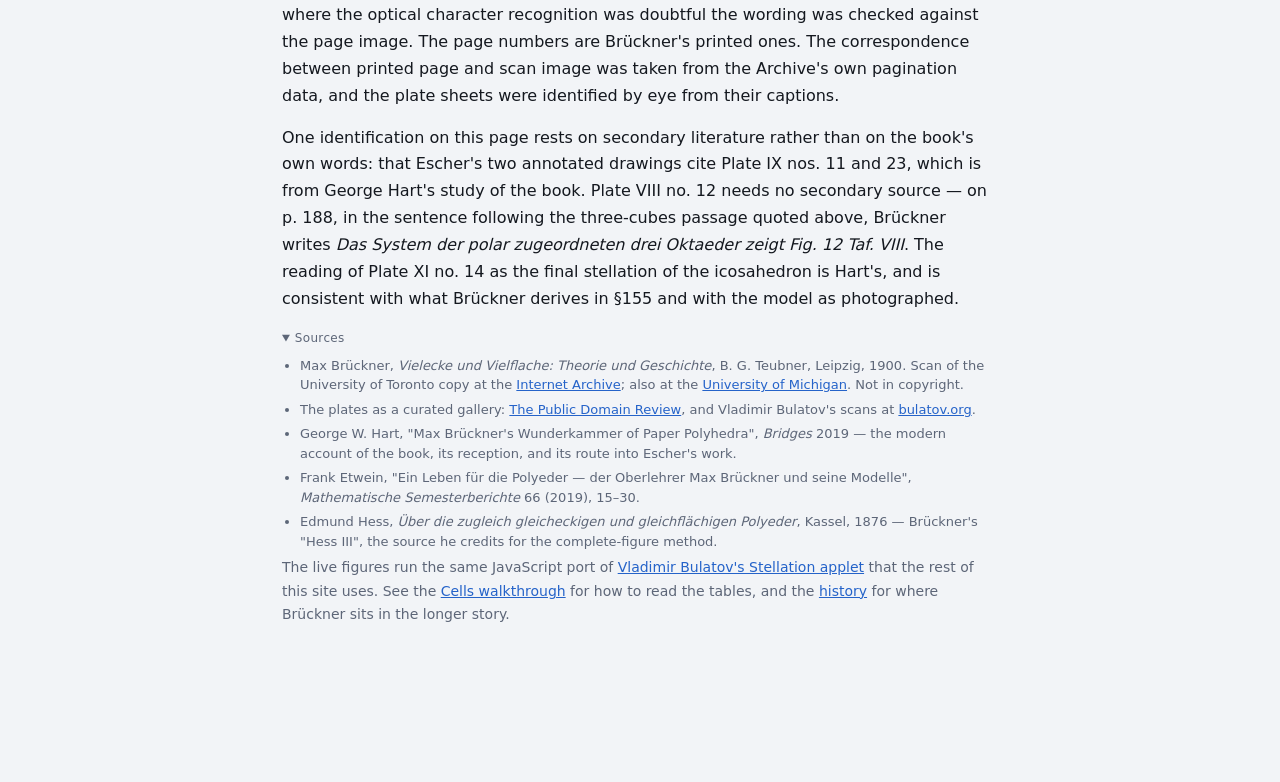
==== commit 722e728a: "History page: fix 32 audited errors, add period photographs, drop the tutorial framing An adversaria" ====
--- a/docs/bruckner.html
+++ b/docs/bruckner.html
@@ -99,7 +99,7 @@
       part this page is concerned with.
     </p>
     <div class="entry-actions">
-      <button data-page="183">the preface and the plates (p. 183)</button>
+      <button data-page="183">the footnote on the models and the plates (p. 183)</button>
       <button data-page="206">§153, the complete figure (p. 206)</button>
       <button data-page="131">the compounds (p. 131)</button>
     </div>
@@ -110,10 +110,12 @@
     <h2>2 · The twelve plates</h2>
     <p>
       Any plate can be opened in the reader above. The models on the collotype plates
-      are arranged <em>by size</em> rather than by subject — Brückner explains in a
-      footnote that this was to avoid wasting space on plates that had cost him a
-      considerable sum, and apologises for the flipping back and forth it forces on the
-      reader.
+      are arranged <em>by size</em> rather than by subject — apart from a rough split
+      that keeps the isohedral models off the isogonal ones' plates. Brückner explains in
+      a footnote that distributing them by whatever size each happened to come out at was
+      necessary to avoid wasting plate space, and apologises for the flipping back and
+      forth it forces on the reader. In the preface he separately thanks the printers and
+      the publisher for absorbing the not inconsiderable cost of producing them.
     </p>
     <div class="plates" id="plates"></div>
   </section>
@@ -501,9 +503,10 @@
           <p>
             Poinsot's solid of 1809, the only one of the four Kepler–Poinsot star
             polyhedra that is a stellation of the icosahedron rather than the
-            dodecahedron. Brückner gives it twice: the boundary face on the lithographed
-            Plate VII, the model on the collotype Plate XI — the two halves of his method,
-            the drawing and the object.
+            dodecahedron. Brückner gives it twice: a lithographed perspective drawing on
+            Plate VII, with the boundary face lettered <i>abc</i> on the solid itself, and
+            the photographed model on the collotype Plate XI — the two halves of his
+            method, the drawing and the object.
           </p>
           <p>
             It takes seven of the icosahedron's eight shells. Its twelve outermost
@@ -543,8 +546,10 @@
           <p>
             Fourth row of the plate, first model. Brückner discusses it on p. 191 as the
             polar solid of a figure bounded by hexagons of the second kind lying in the
-            planes of an octahedron and by fourteen quadrilaterals in the planes of a
-            rhombic dodecahedron.
+            planes of an octahedron and by quadrilaterals in the planes of a rhombic
+            dodecahedron. The printed text says <i>vierzehn</i>, fourteen, but the face
+            symbol in the same sentence gives twelve, and a rhombic dodecahedron has
+            twelve planes; the book has a misprint here.
           </p>
           <p>
             It is now usually called <b>Escher's solid</b>, from the right-hand tower of
@@ -626,11 +631,11 @@
       why the plates look the way they do.
     </p>
     <p>
-      On the models themselves, faces with the same number of edges were painted the
-      same oil colour, so that the configuration could be taken in at a glance — a
+      On the <em>isogonal</em> models, faces with the same number of edges were painted
+      the same oil colour, so that the configuration could be taken in at a glance — a
       convention Brückner says he adopted from models Hess exhibited at the mathematical
       exhibition in Munich in 1893. Coloured models, however, photographed badly for
-      collotype. So every one of them had to be painted over white, and to stop the
+      collotype. So every one of those had to be painted over white, and to stop the
       white from shining it was applied as a coat of <i>Schlemmkreide</i>, levigated
       chalk. Once chalked, the surface would no longer take the drawn edge lines.
     </p>
@@ -653,7 +658,7 @@
       <figure>
         <img data-leaf-img="256" alt="Brückner Plate VIII, models 1–20">
         <figcaption>
-          Plate VIII, first sheet. Twenty whitewashed models on four shelves, each
+          Plate VIII, first sheet. Twenty whitewashed models on five shelves, each
           casting its own shadow. No. 3, top row, is the compound of two cubes on a
           common 3-fold axis; both it and no. 12 appear in Escher's <i>Stars</i>.
         </figcaption>
@@ -689,12 +694,14 @@
       captions.
     </p>
     <p>
-      Two identifications on this page rest on secondary literature rather than on the
-      book's own words: that Plate VIII no. 12 is the compound of three octahedra, and
-      that Escher's two annotated drawings cite Plate IX nos. 11 and 23. Both are from
-      George Hart's study of the book. The reading of Plate XI no. 14 as the final
-      stellation of the icosahedron is Hart's as well, and is consistent with what
-      Brückner derives in §155 and with the model as photographed.
+      One identification on this page rests on secondary literature rather than on the
+      book's own words: that Escher's two annotated drawings cite Plate IX nos. 11 and 23,
+      which is from George Hart's study of the book. Plate VIII no. 12 needs no secondary
+      source — on p. 188, in the sentence following the three-cubes passage quoted above,
+      Brückner writes <i>Das System der polar zugeordneten drei Oktaeder zeigt Fig. 12
+      Taf. VIII</i>. The reading of Plate XI no. 14 as the final stellation of the
+      icosahedron is Hart's, and is consistent with what Brückner derives in §155 and with
+      the model as photographed.
     </p>
     <details class="sources" open>
       <summary>Sources</summary>
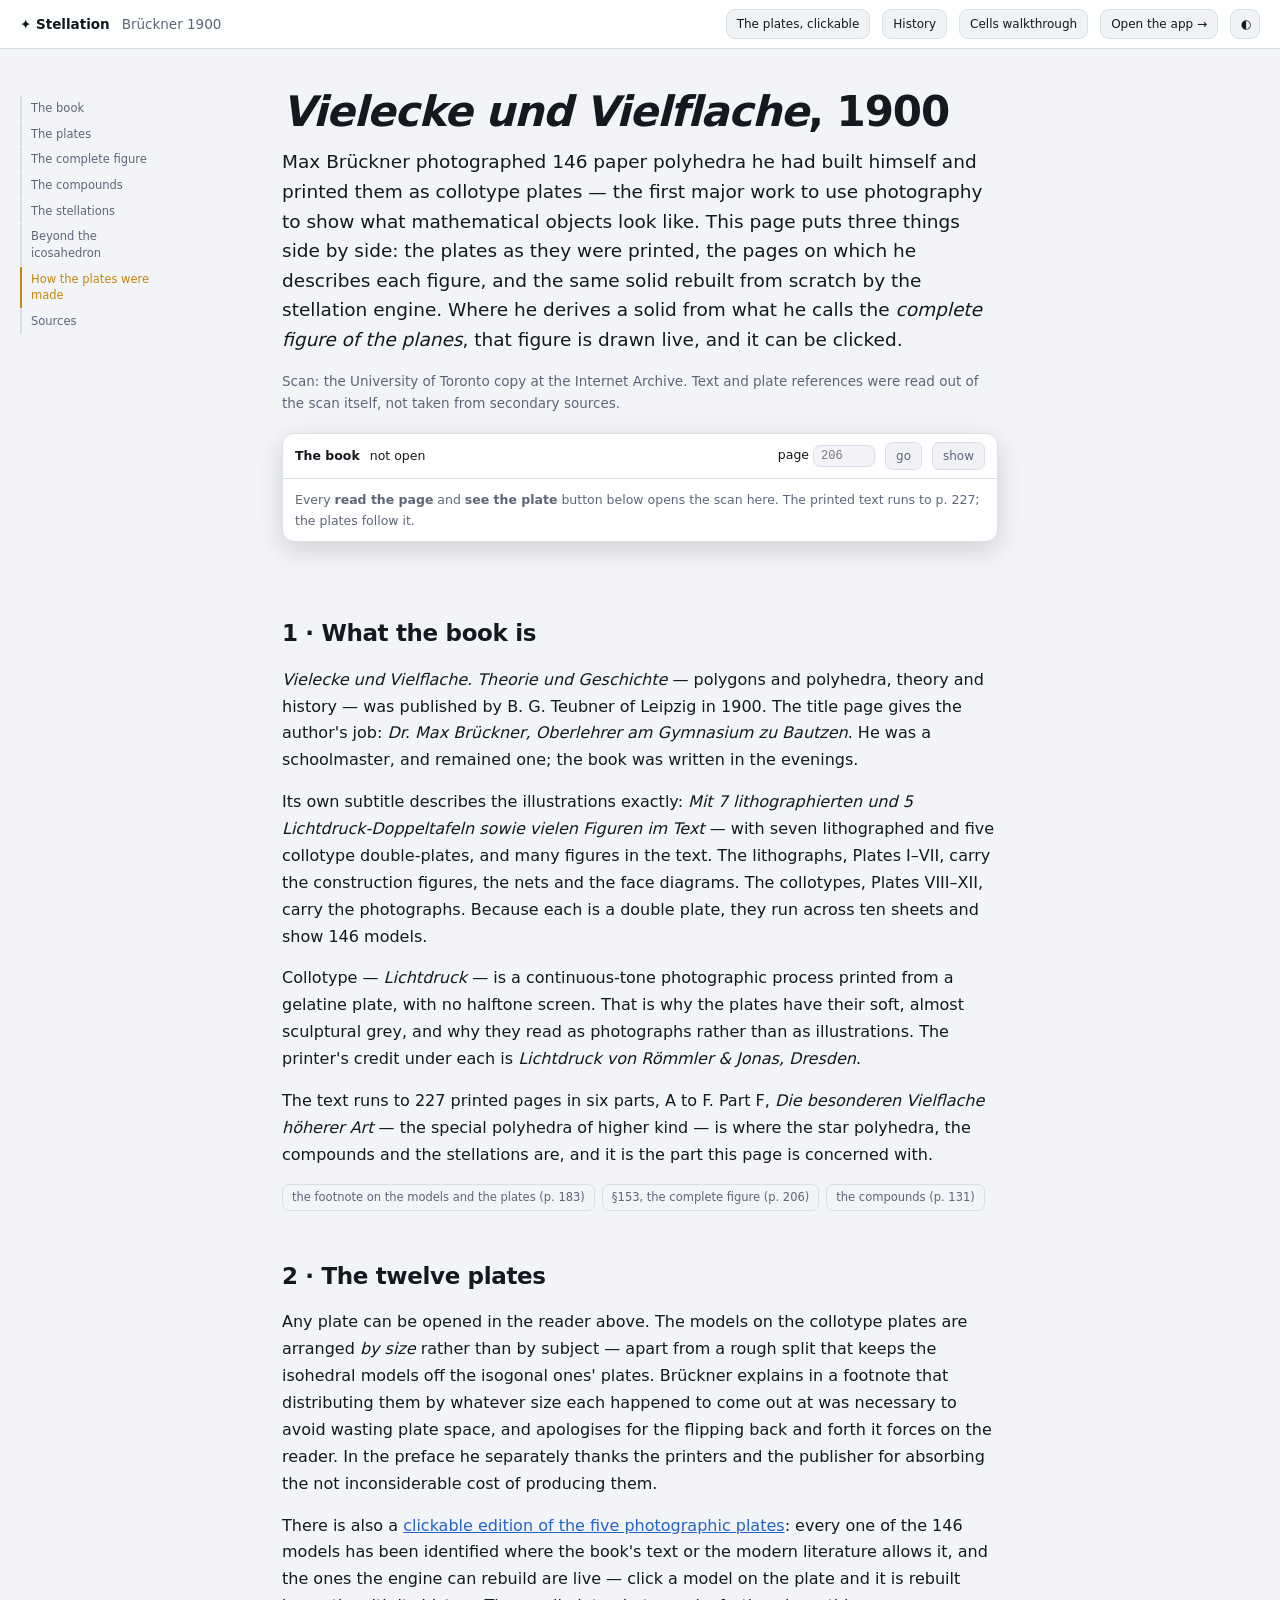
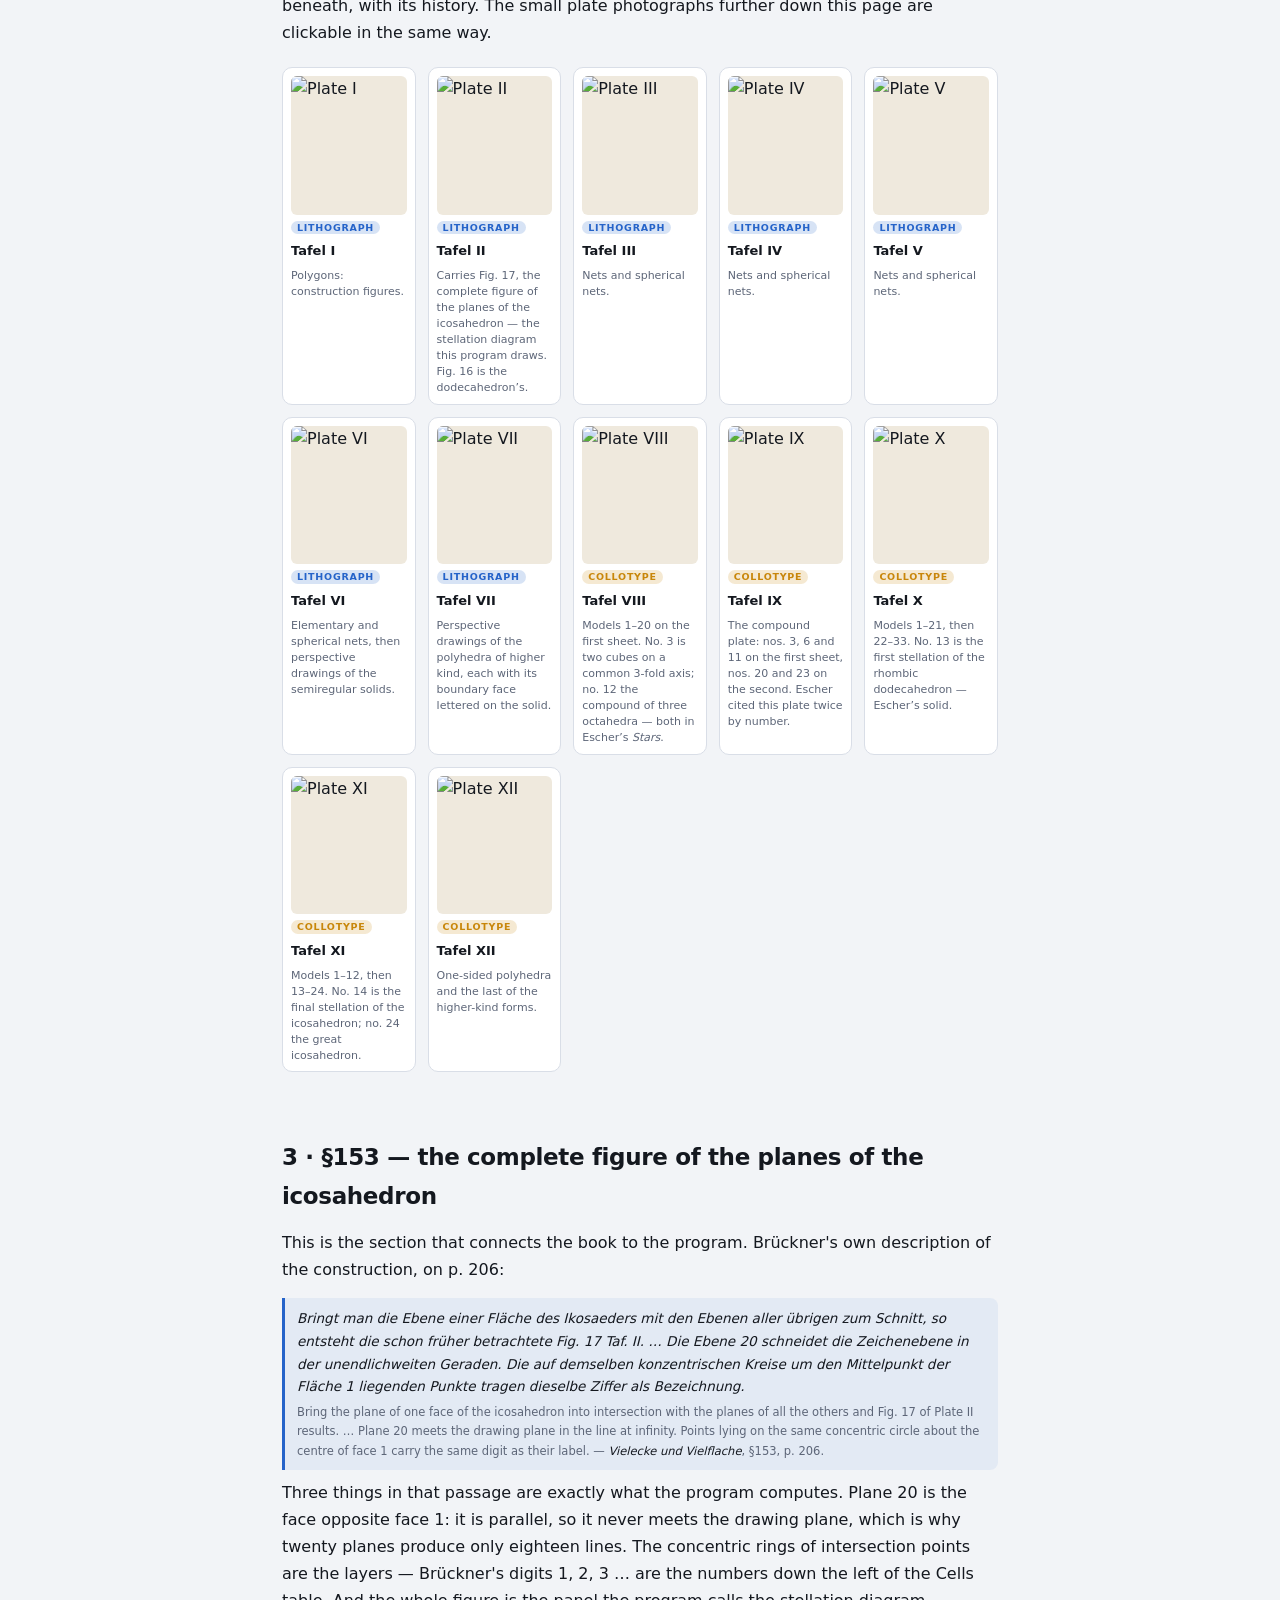
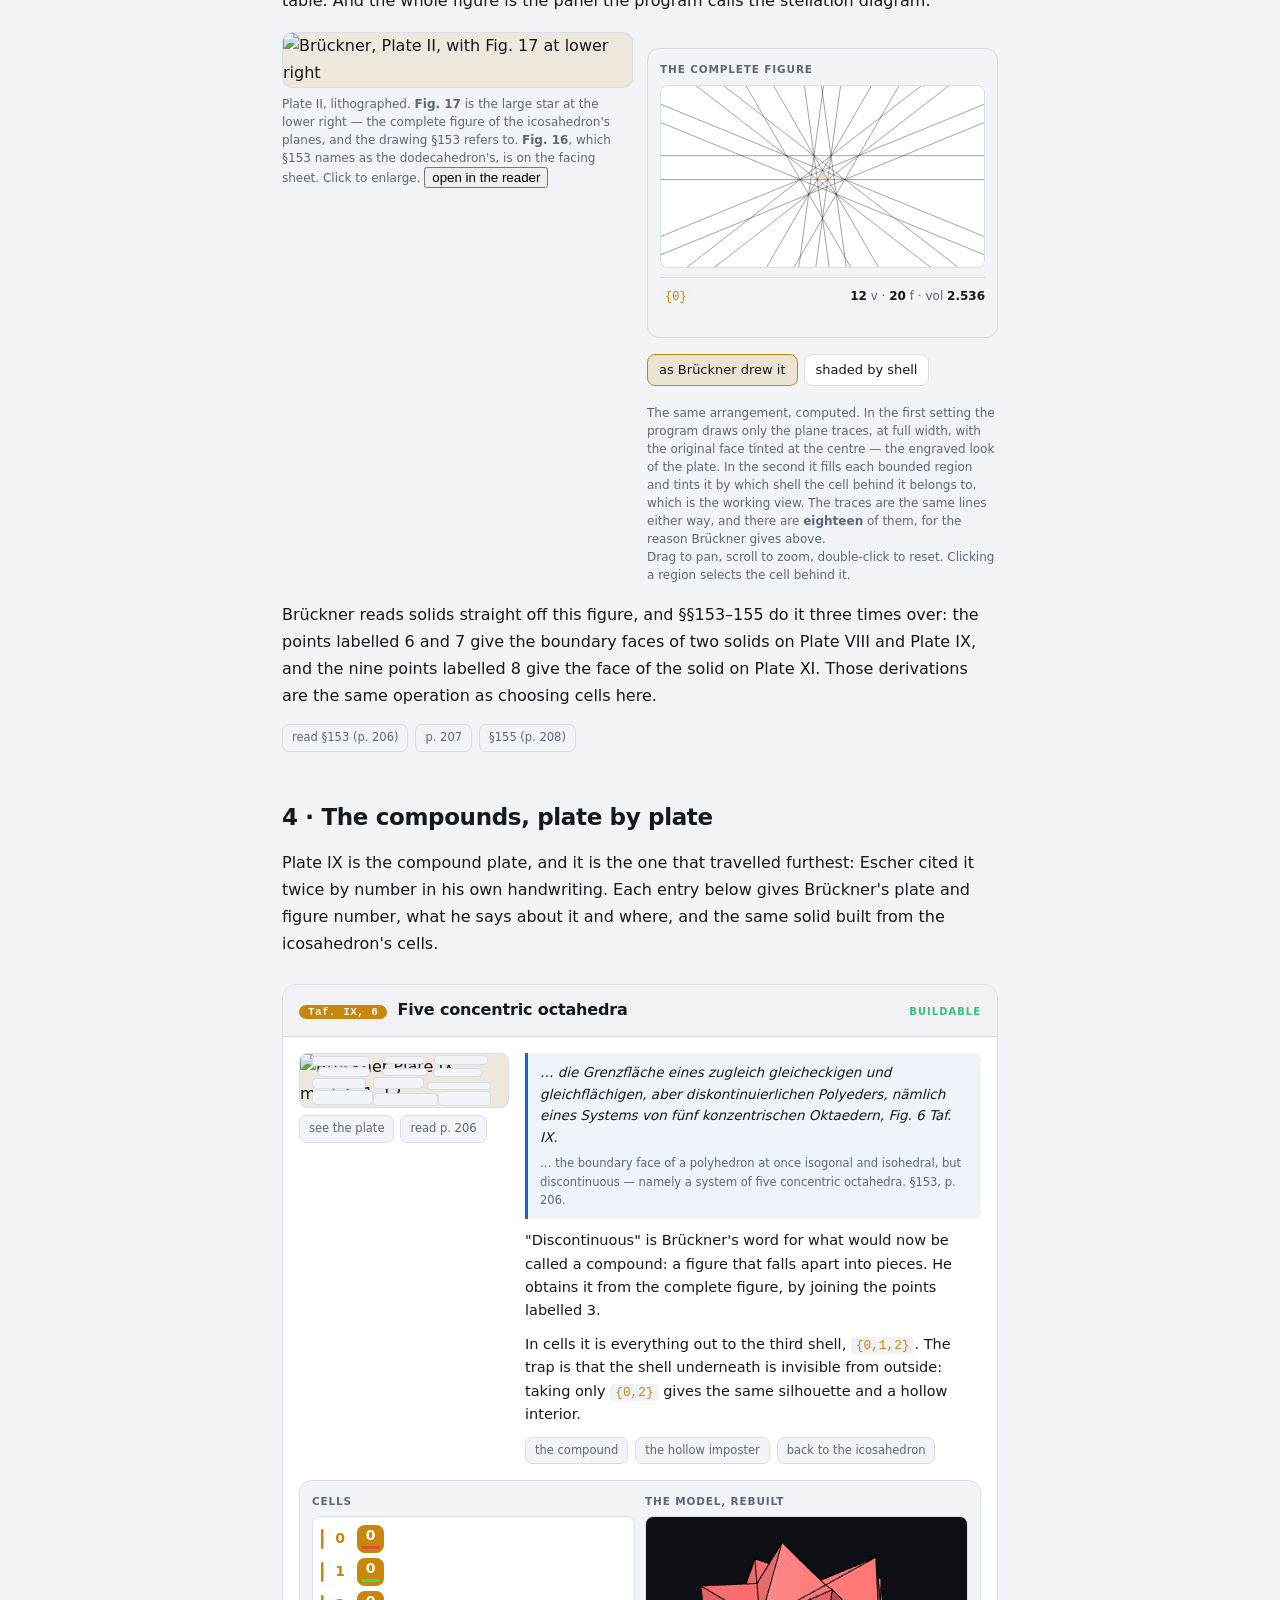
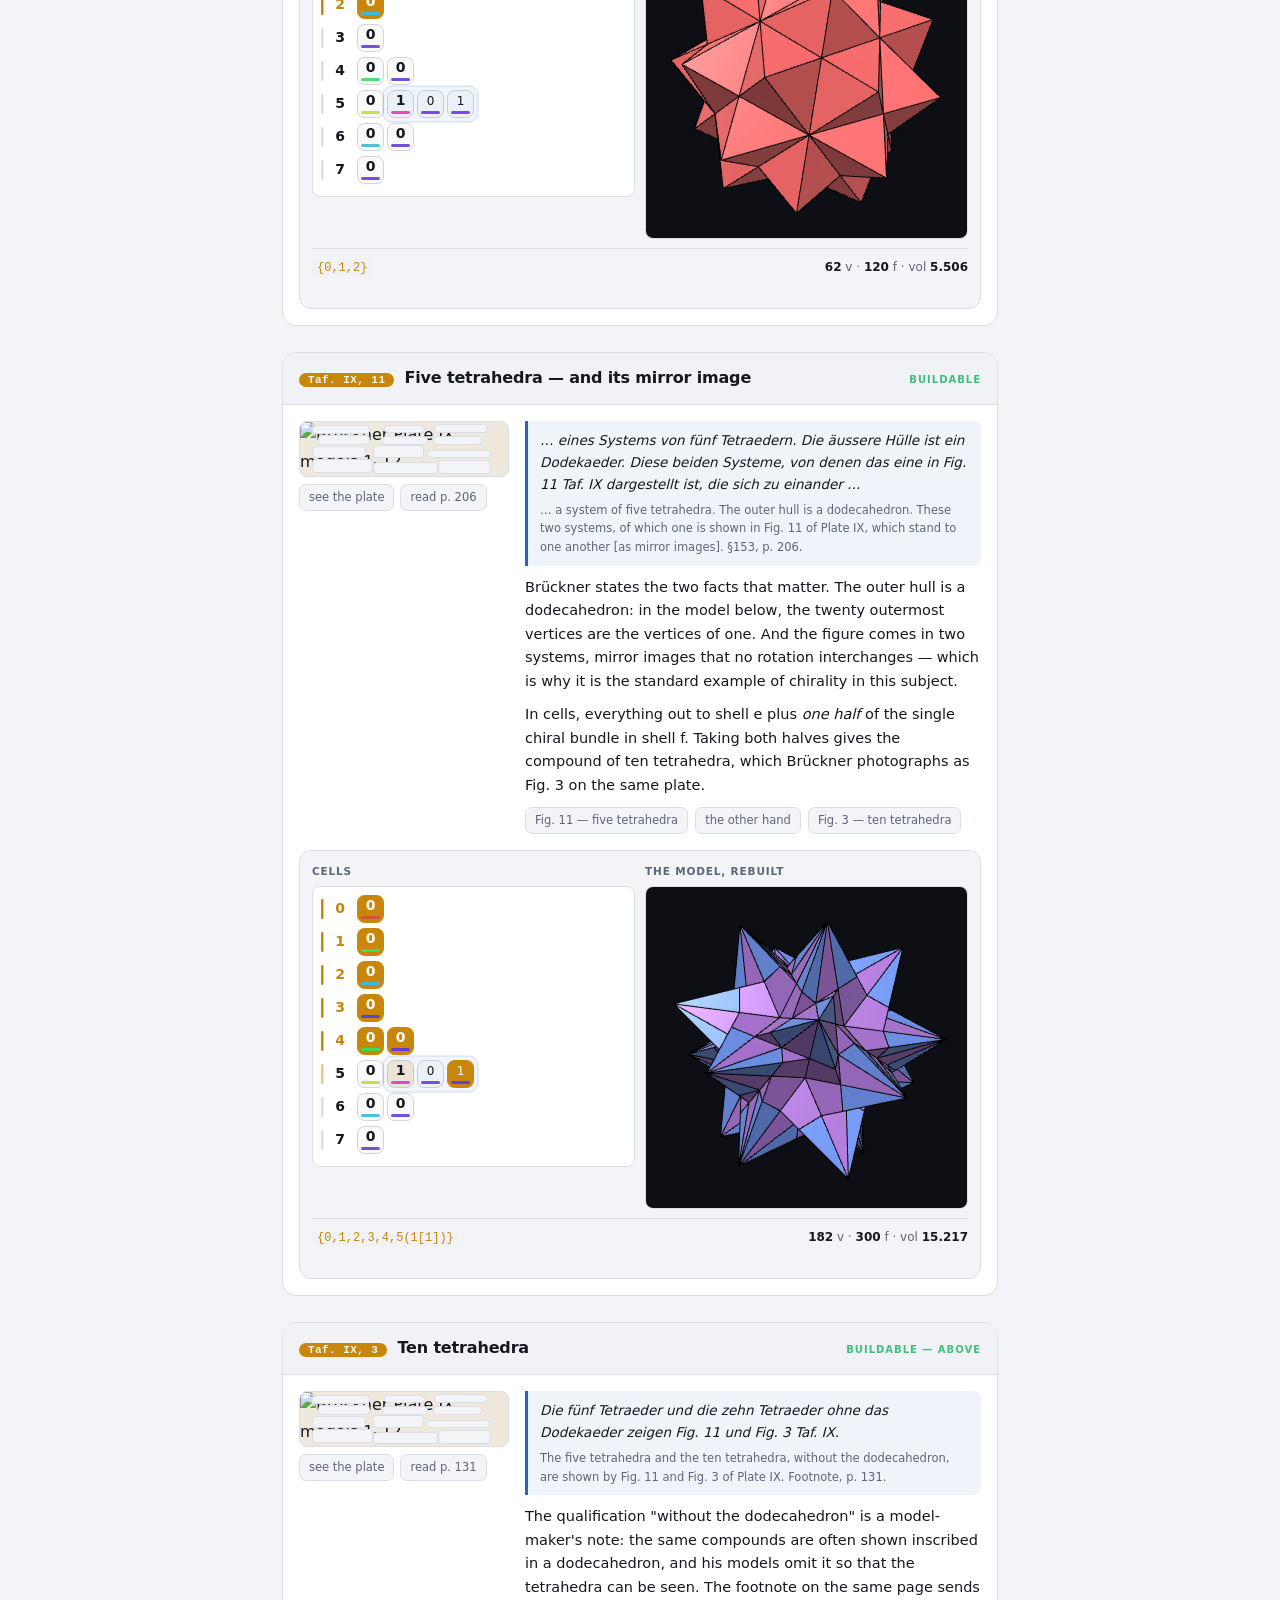
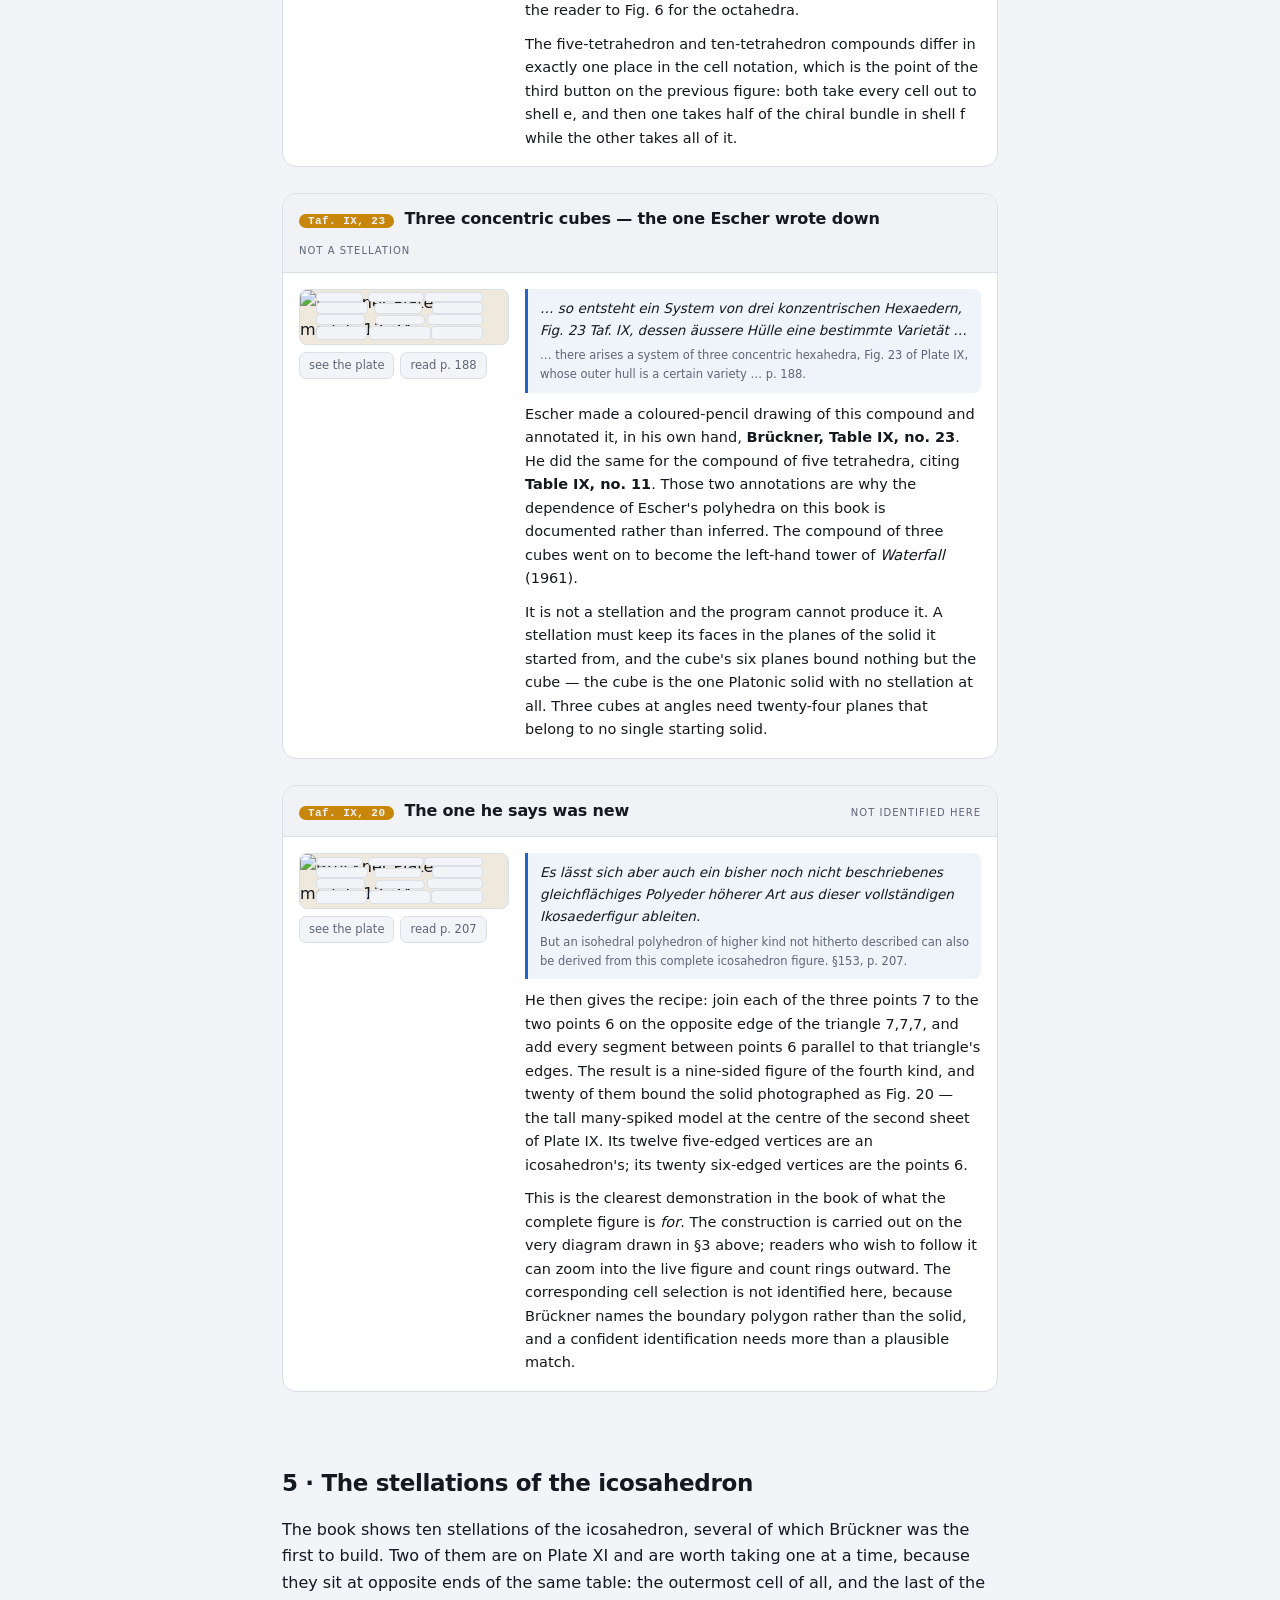
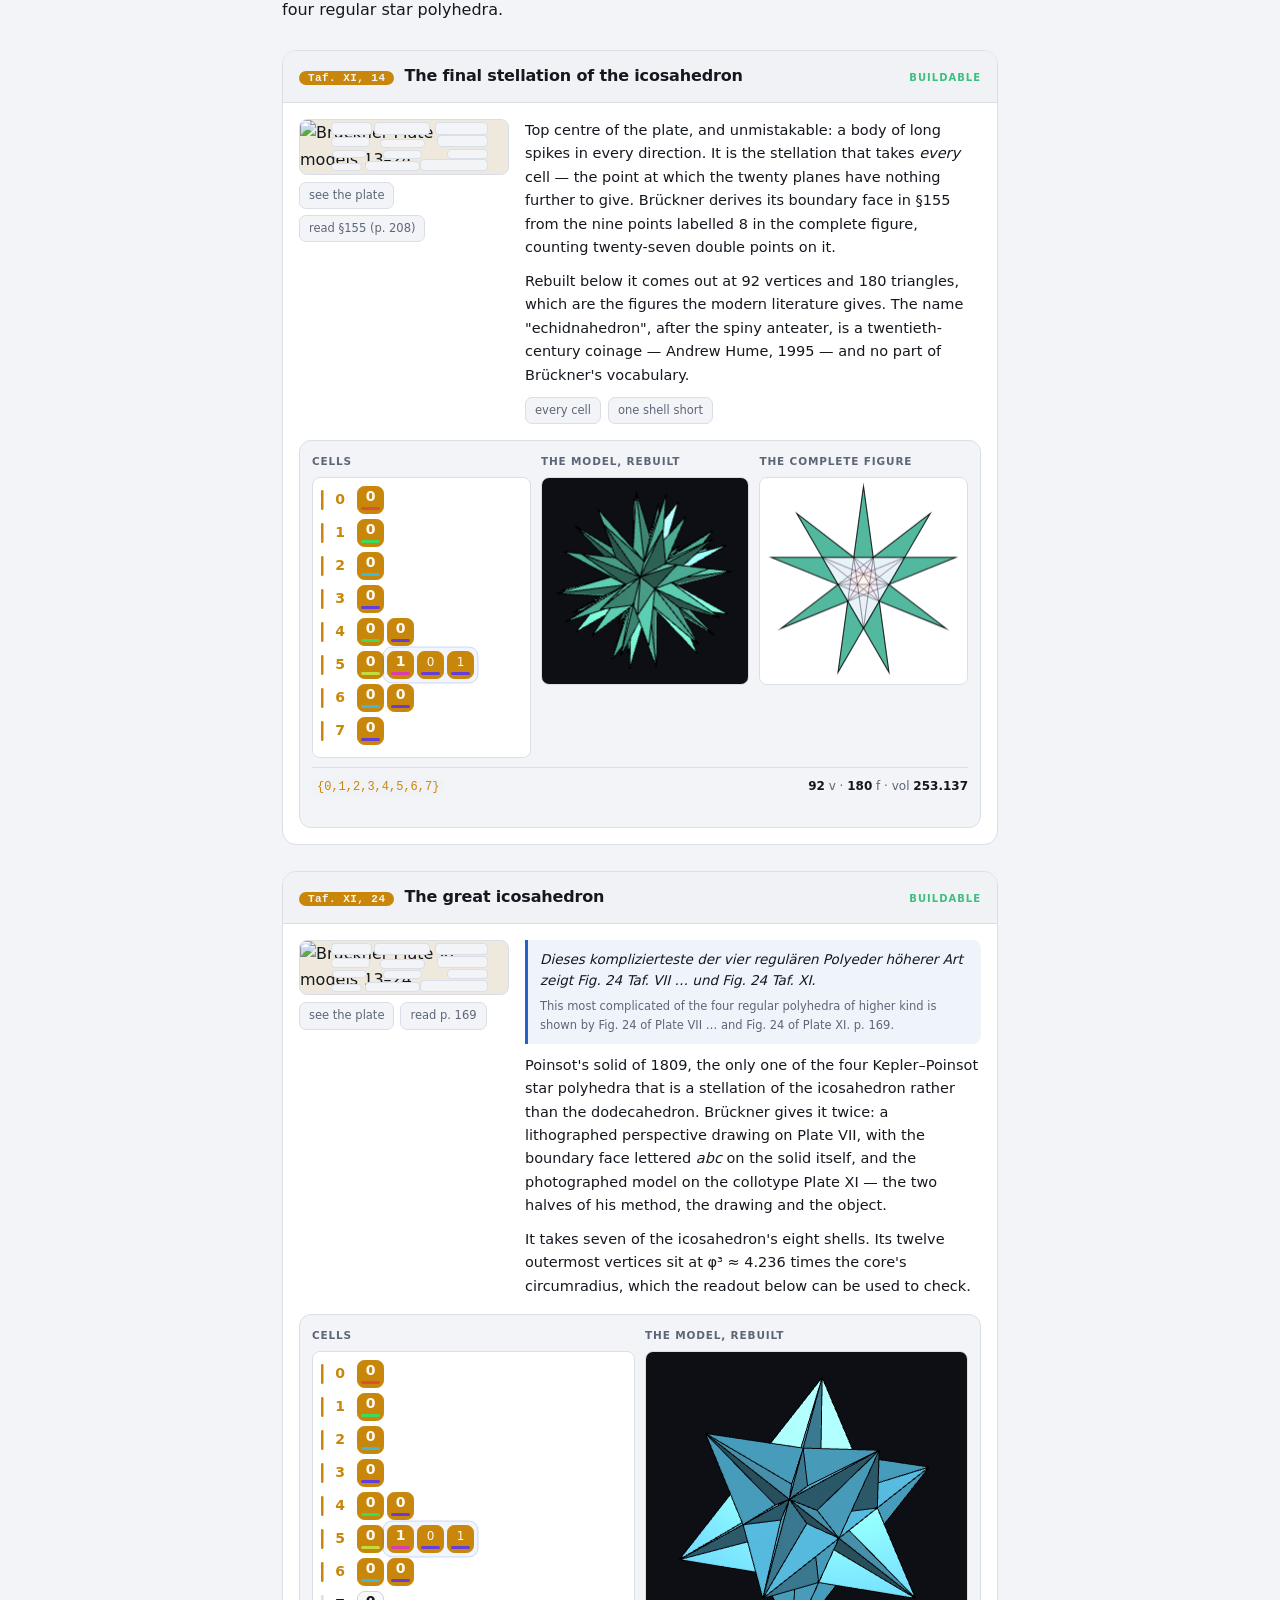
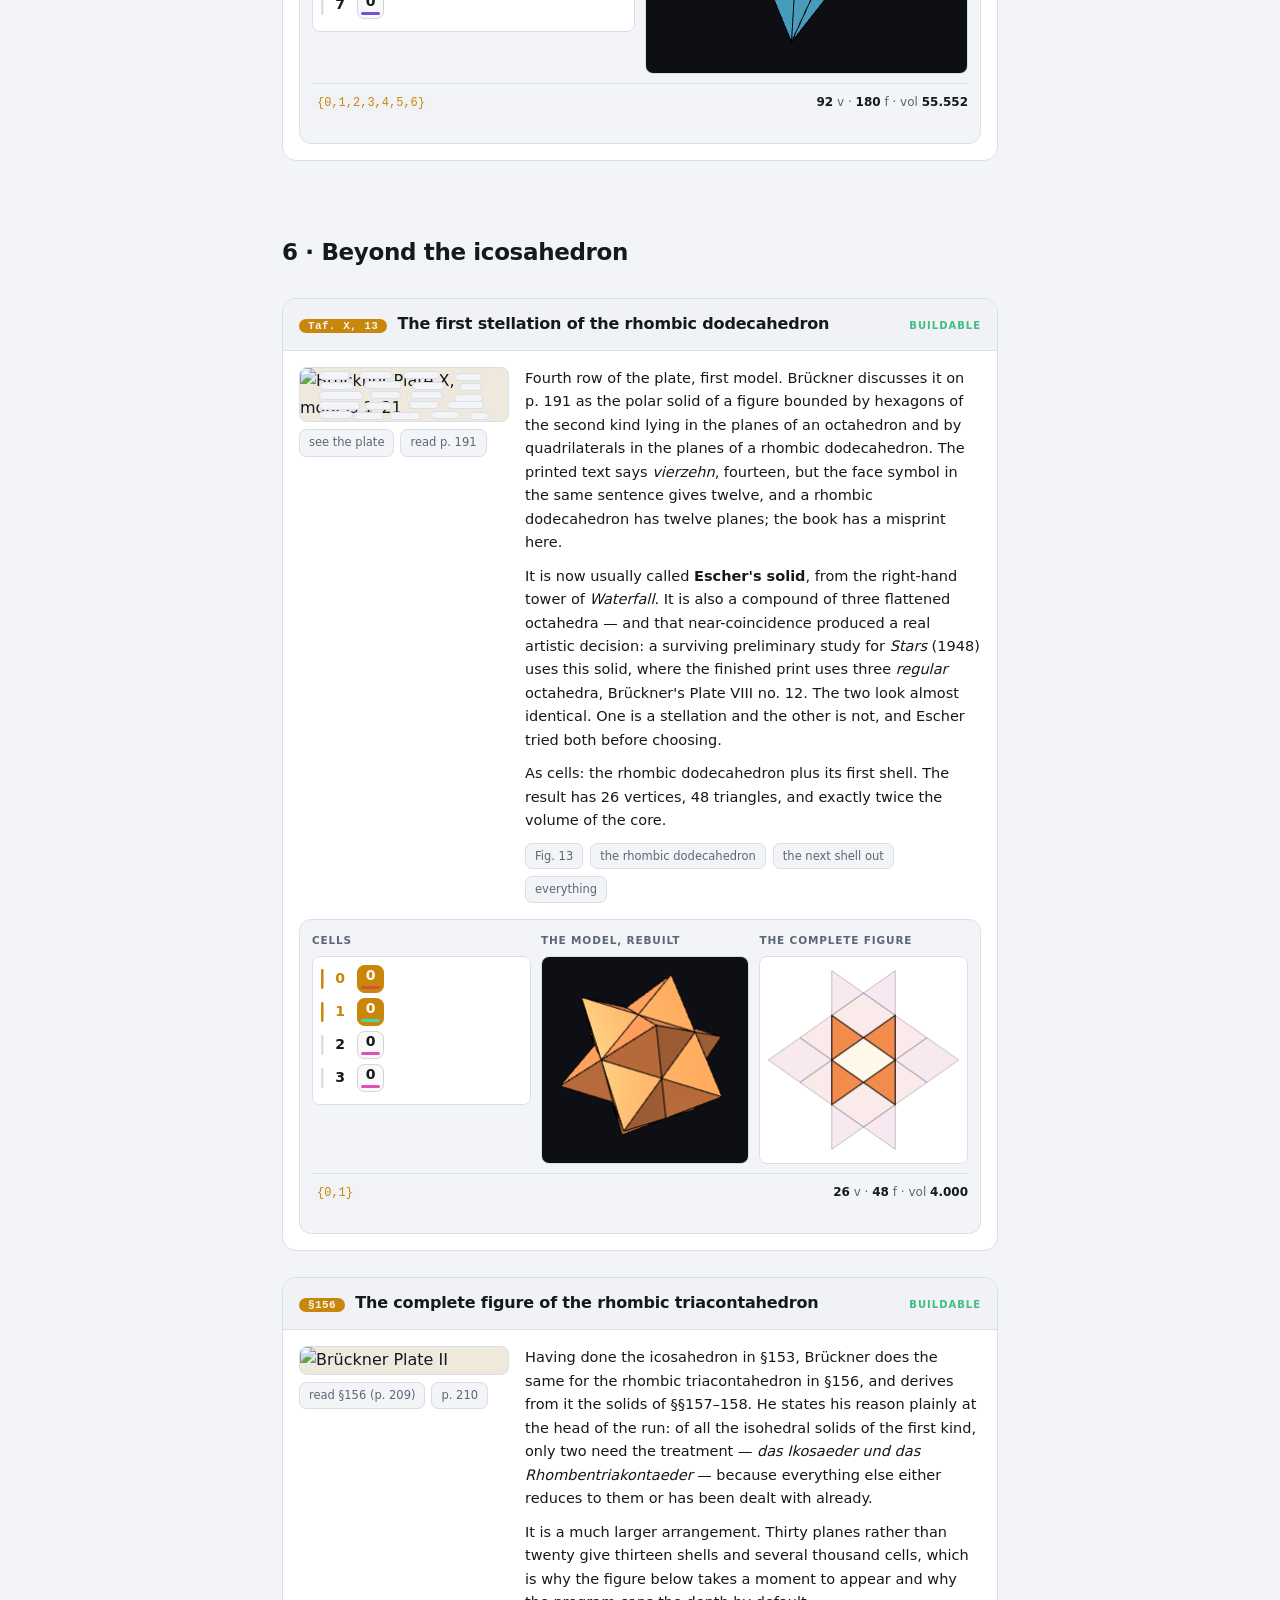
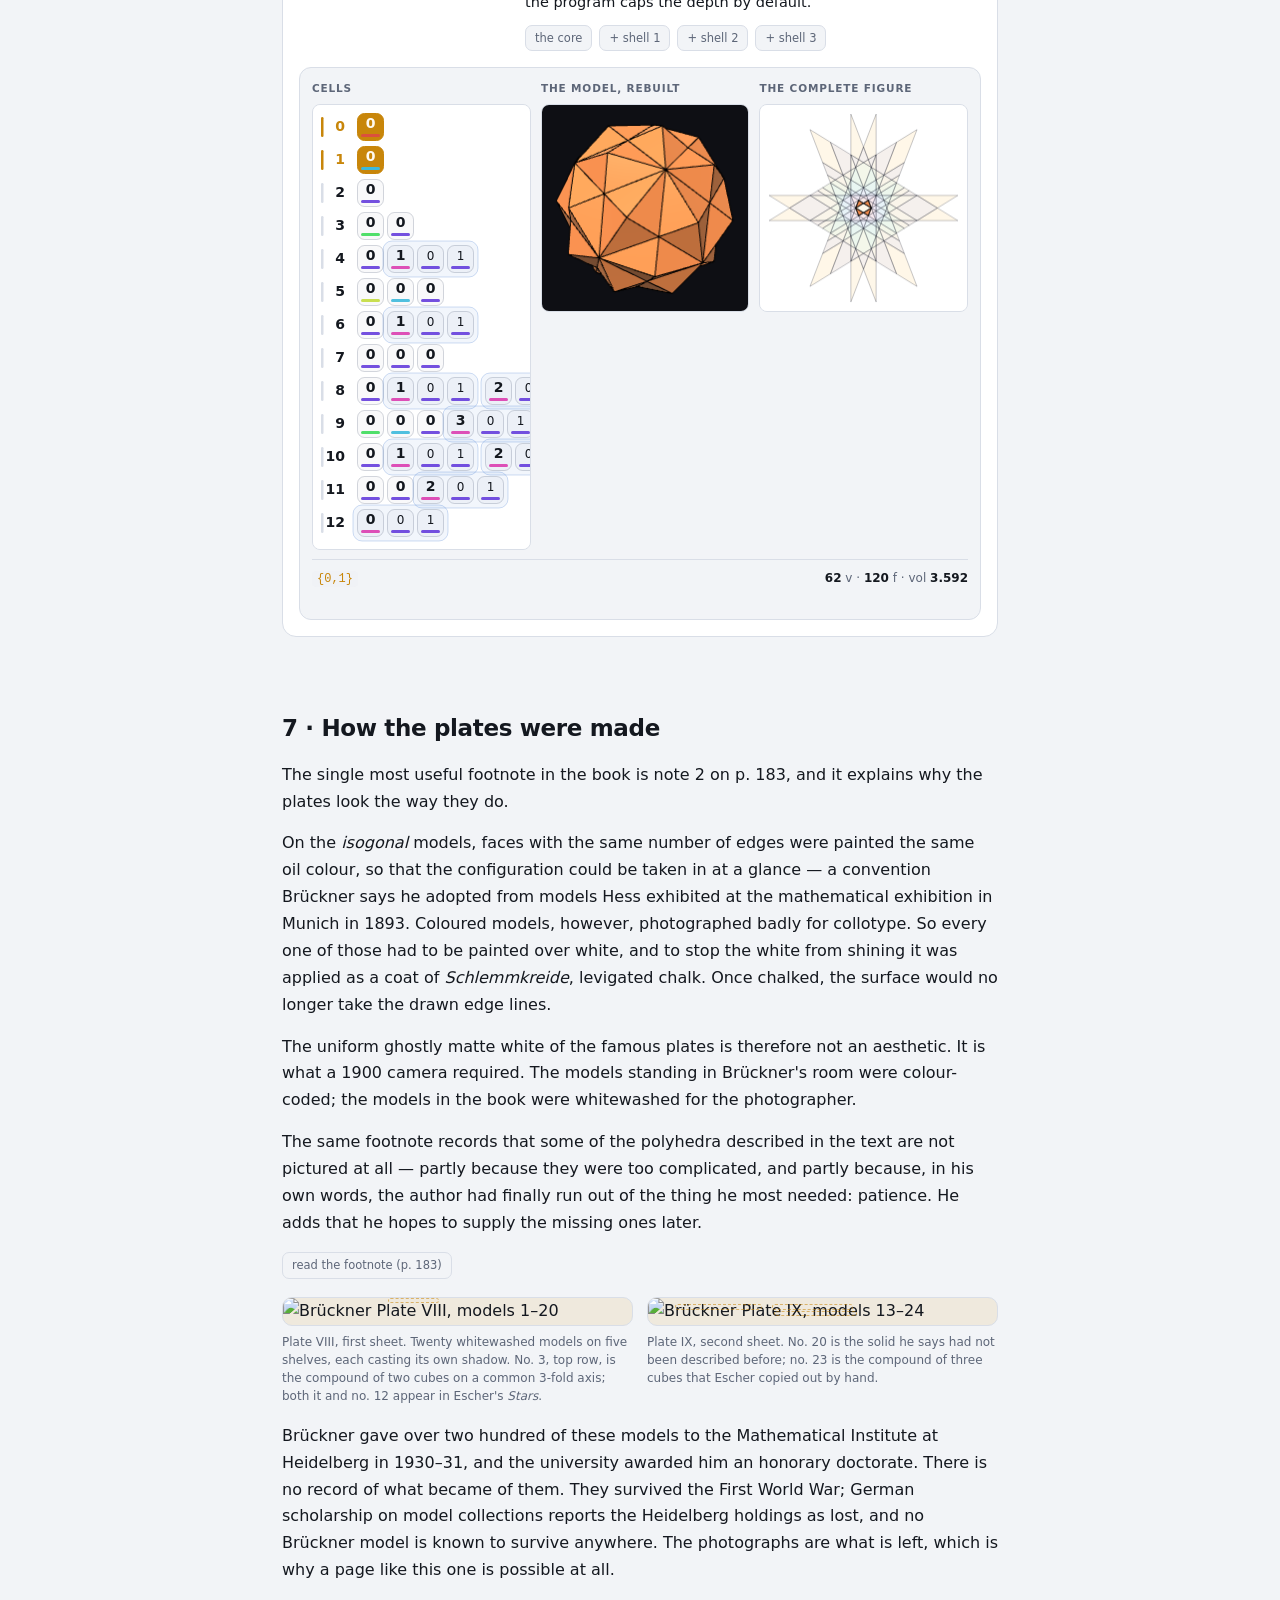
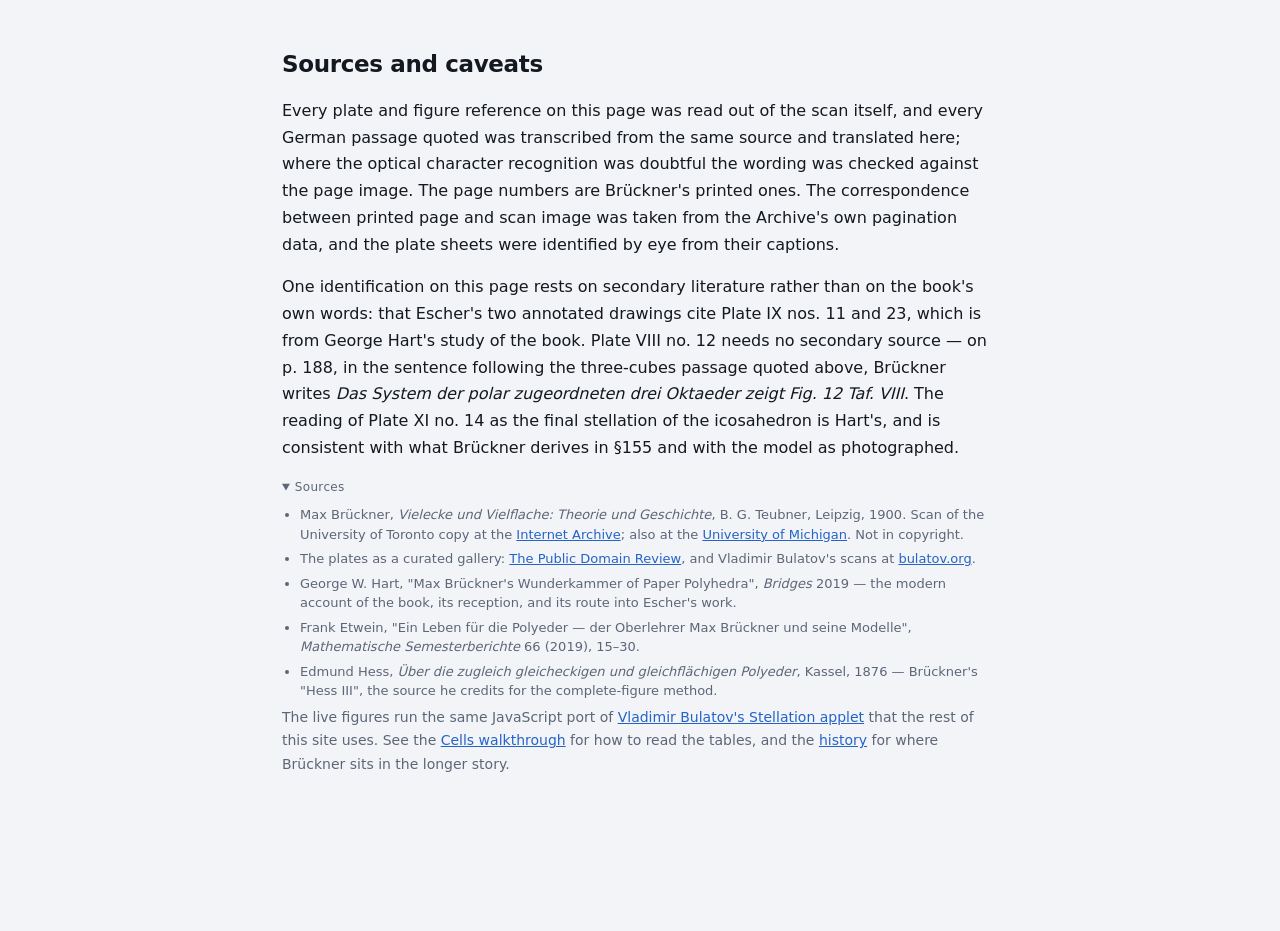
==== commit b264abba: "History page: 11 more corrections from a second adversarial pass 55 findings raised, 13 survived ref" ====
--- a/docs/bruckner.html
+++ b/docs/bruckner.html
@@ -9,6 +9,7 @@
 <link rel="stylesheet" href="css/style.css">
 <link rel="stylesheet" href="css/walkthrough.css">
 <link rel="stylesheet" href="css/bruckner.css">
+<link rel="stylesheet" href="css/bruckner-grid.css">
 <script>
   (() => {
     const saved = localStorage.getItem('theme') || 'auto';
@@ -24,6 +25,7 @@
   <a class="brand" href="index.html">✦ Stellation</a>
   <span class="crumb">Brückner 1900</span>
   <div class="spacer"></div>
+  <a class="ghost" href="bruckner-grid.html">The plates, clickable</a>
   <a class="ghost" href="historical.html">History</a>
   <a class="ghost" href="walkthrough.html">Cells walkthrough</a>
   <a class="ghost" href="index.html">Open the app →</a>
@@ -116,6 +118,14 @@
       necessary to avoid wasting plate space, and apologises for the flipping back and
       forth it forces on the reader. In the preface he separately thanks the printers and
       the publisher for absorbing the not inconsiderable cost of producing them.
+    </p>
+    <p>
+      There is also a <a href="bruckner-grid.html">clickable edition of the five
+      photographic plates</a>: every one of the 146 models has been identified where
+      the book's text or the modern literature allows it, and the ones the engine can
+      rebuild are live — click a model on the plate and it is rebuilt beneath, with
+      its history. The small plate photographs further down this page are clickable
+      in the same way.
     </p>
     <div class="plates" id="plates"></div>
   </section>
@@ -741,5 +751,6 @@
 <div id="lightbox"><button class="close" aria-label="Close">×</button><img alt=""></div>
 
 <script type="module" src="js/bruckner.js"></script>
+<script type="module" src="js/bruckner-hotspots.js"></script>
 </body>
 </html>
--- a/docs/css/bruckner-grid.css
+++ b/docs/css/bruckner-grid.css
@@ -0,0 +1,160 @@
+/* The clickable plates — layout for bruckner-grid.html */
+
+.grid-legend {
+  display: flex; flex-wrap: wrap; align-items: center; gap: 8px 6px;
+  font-size: 13px; color: var(--dim); margin: 14px 0 4px;
+}
+.grid-legend .lg {
+  display: inline-block; width: 26px; height: 15px; border-radius: 4px;
+  margin-left: 14px; vertical-align: -2px;
+}
+.grid-legend .lg:first-child { margin-left: 0; }
+.lg-build { border: 2px dashed color-mix(in srgb, var(--accent) 75%, transparent); }
+.lg-known { border: 2px solid color-mix(in srgb, var(--dim) 55%, transparent); }
+.lg-tbd   { border: 2px dotted color-mix(in srgb, var(--dim) 40%, transparent); }
+
+/* ------------------------------------------------------------- the sheets */
+.gsheet { margin: 16px 0 34px; }
+.gsheet-frame {
+  position: relative; border: 1px solid var(--line); border-radius: 10px;
+  overflow: hidden; background: var(--line);
+  aspect-ratio: 1600 / 1952;   /* every sheet scan has this shape: no reflow on load */
+}
+.gsheet-frame img { display: block; width: 100%; height: auto; }
+
+/* hotspots overlaid on the small plate photographs of bruckner.html */
+.hs-wrap { position: relative; display: block; }
+.hs-wrap img { display: block; width: 100%; }
+.hs-wrap .hs { border-width: 1px; border-radius: 4px; }
+
+@keyframes bfig-flash {
+  0% { box-shadow: 0 0 0 3px color-mix(in srgb, var(--accent) 65%, transparent); }
+  100% { box-shadow: 0 0 0 3px transparent; }
+}
+.bfig.flash { animation: bfig-flash 0.9s ease-out 1; }
+.gsheet-cap {
+  display: flex; flex-wrap: wrap; gap: 4px 14px; align-items: baseline;
+  font-size: 13px; color: var(--dim); padding: 7px 4px 0;
+}
+.gsheet-cap b { color: var(--text); }
+
+/* hotspots */
+.hs {
+  position: absolute; border: 2px dashed transparent; border-radius: 7px;
+  cursor: pointer; -webkit-tap-highlight-color: transparent;
+  appearance: none; background: transparent; padding: 0; margin: 0; font: inherit;
+  transition: border-color .16s ease, background-color .16s ease, box-shadow .16s ease;
+}
+.hs:focus-visible { outline: 2px solid var(--accent-2); outline-offset: 2px; }
+
+.hs-build { border-color: color-mix(in srgb, var(--accent) 55%, transparent); }
+.hs-build:hover, .hs-build.on {
+  border-style: solid;
+  border-color: var(--accent);
+  background: color-mix(in srgb, var(--accent) 16%, transparent);
+  box-shadow: 0 0 0 3px color-mix(in srgb, var(--accent) 22%, transparent);
+}
+.hs-build.on { box-shadow: 0 0 0 3px color-mix(in srgb, var(--accent) 38%, transparent); }
+
+.hs-known { cursor: help; }
+.hs-known:hover, .hs-known.on {
+  border-style: solid;
+  border-color: color-mix(in srgb, var(--dim) 80%, transparent);
+  background: color-mix(in srgb, var(--dim) 12%, transparent);
+}
+.hs-tbd { cursor: help; }
+.hs-tbd:hover, .hs-tbd.on {
+  border-style: dotted;
+  border-color: color-mix(in srgb, var(--dim) 55%, transparent);
+}
+
+/* one-time attention pulse when a sheet scrolls into view */
+@keyframes hs-pulse {
+  0%   { box-shadow: 0 0 0 0 color-mix(in srgb, var(--accent) 45%, transparent); }
+  70%  { box-shadow: 0 0 0 9px transparent; }
+  100% { box-shadow: 0 0 0 0 transparent; }
+}
+.hs-build.pulse { animation: hs-pulse 1.1s ease-out 1; }
+
+/* hover label chip */
+.hs-tip {
+  position: absolute; left: 0; bottom: calc(100% + 5px); z-index: 5;
+  max-width: 300px; width: max-content; padding: 4px 9px;
+  font-size: 12px; line-height: 1.4; border-radius: 6px;
+  background: color-mix(in srgb, var(--bg) 88%, #000 12%);
+  border: 1px solid var(--line); color: var(--text);
+  box-shadow: 0 3px 14px rgb(0 0 0 / .3);
+  opacity: 0; pointer-events: none; transform: translateY(3px);
+  transition: opacity .14s ease, transform .14s ease;
+}
+.hs-tip b { color: var(--accent); font-family: var(--mono); font-weight: 600; }
+.hs-known .hs-tip b, .hs-tbd .hs-tip b { color: var(--dim); }
+.hs:hover .hs-tip { opacity: 1; transform: none; }
+.hs.tip-below .hs-tip { bottom: auto; top: calc(100% + 5px); }
+.hs.tip-right .hs-tip { left: auto; right: 0; }
+
+/* ------------------------------------------------------------- the viewer */
+.gviewer {
+  margin-top: 12px; border: 1px solid var(--line); border-radius: 10px;
+  background: color-mix(in srgb, var(--line) 16%, transparent);
+  overflow: hidden;
+}
+.gviewer[hidden] { display: none; }
+.gviewer-head {
+  display: flex; flex-wrap: wrap; align-items: baseline; gap: 6px 12px;
+  padding: 11px 14px; border-bottom: 1px solid var(--line);
+}
+.gviewer-head .gref {
+  font-family: var(--mono); font-size: 12px; letter-spacing: .04em;
+  color: var(--accent); background: color-mix(in srgb, var(--accent) 14%, transparent);
+  border-radius: 5px; padding: 2px 8px;
+}
+.gviewer-head h3 { margin: 0; font-size: 15.5px; }
+.gviewer-head .spacer { flex: 1; }
+.gviewer-head code {
+  font-size: 12px; color: var(--dim);
+  background: color-mix(in srgb, var(--line) 45%, transparent);
+  padding: 2px 7px; border-radius: 5px;
+}
+.gviewer-head a {
+  font-size: 12.5px; color: var(--accent-2); text-decoration: none; white-space: nowrap;
+}
+.gviewer-head a:hover { text-decoration: underline; }
+.gviewer-head .gclose {
+  border: 1px solid var(--line); background: none; color: var(--dim);
+  font-size: 14px; line-height: 1; border-radius: 6px; padding: 4px 8px; cursor: pointer;
+}
+.gviewer-head .gclose:hover { border-color: var(--accent); color: var(--accent); }
+
+.gviewer .bfig { padding: 12px 14px 6px; }
+
+.gviewer-quote {
+  margin: 12px 14px 2px; padding: 10px 14px;
+  border-left: 3px solid var(--accent-2); border-radius: 0 8px 8px 0;
+  background: color-mix(in srgb, var(--accent-2) 8%, transparent);
+  font-size: 13.5px; line-height: 1.55;
+}
+.gviewer-quote i { color: var(--text); }
+.gviewer-quote cite {
+  display: block; margin-top: 6px; font-style: normal; font-size: 12.5px; color: var(--dim);
+}
+
+.gviewer-info { padding: 6px 16px 14px; max-width: 74ch; }
+.gviewer-info h4 {
+  margin: 14px 0 4px; font-size: 11px; letter-spacing: .12em;
+  text-transform: uppercase; color: var(--dim);
+}
+.gviewer-info p { margin: 0 0 9px; font-size: 14px; line-height: 1.6; }
+.gviewer-info .aka { font-size: 13.5px; }
+.gviewer-info .aka span {
+  display: inline-block; margin: 2px 6px 2px 0; padding: 2px 8px;
+  border: 1px solid var(--line); border-radius: 20px; color: var(--text); font-size: 12.5px;
+}
+.gviewer-info .ids { font-family: var(--mono); font-size: 12px; color: var(--dim); }
+.gviewer-info .refs { font-size: 12.5px; color: var(--dim); }
+.gviewer-info .refs a { color: var(--accent-2); text-decoration: none; }
+.gviewer-info .refs a:hover { text-decoration: underline; }
+
+@media (max-width: 760px) {
+  .hs-tip { display: none; }
+}
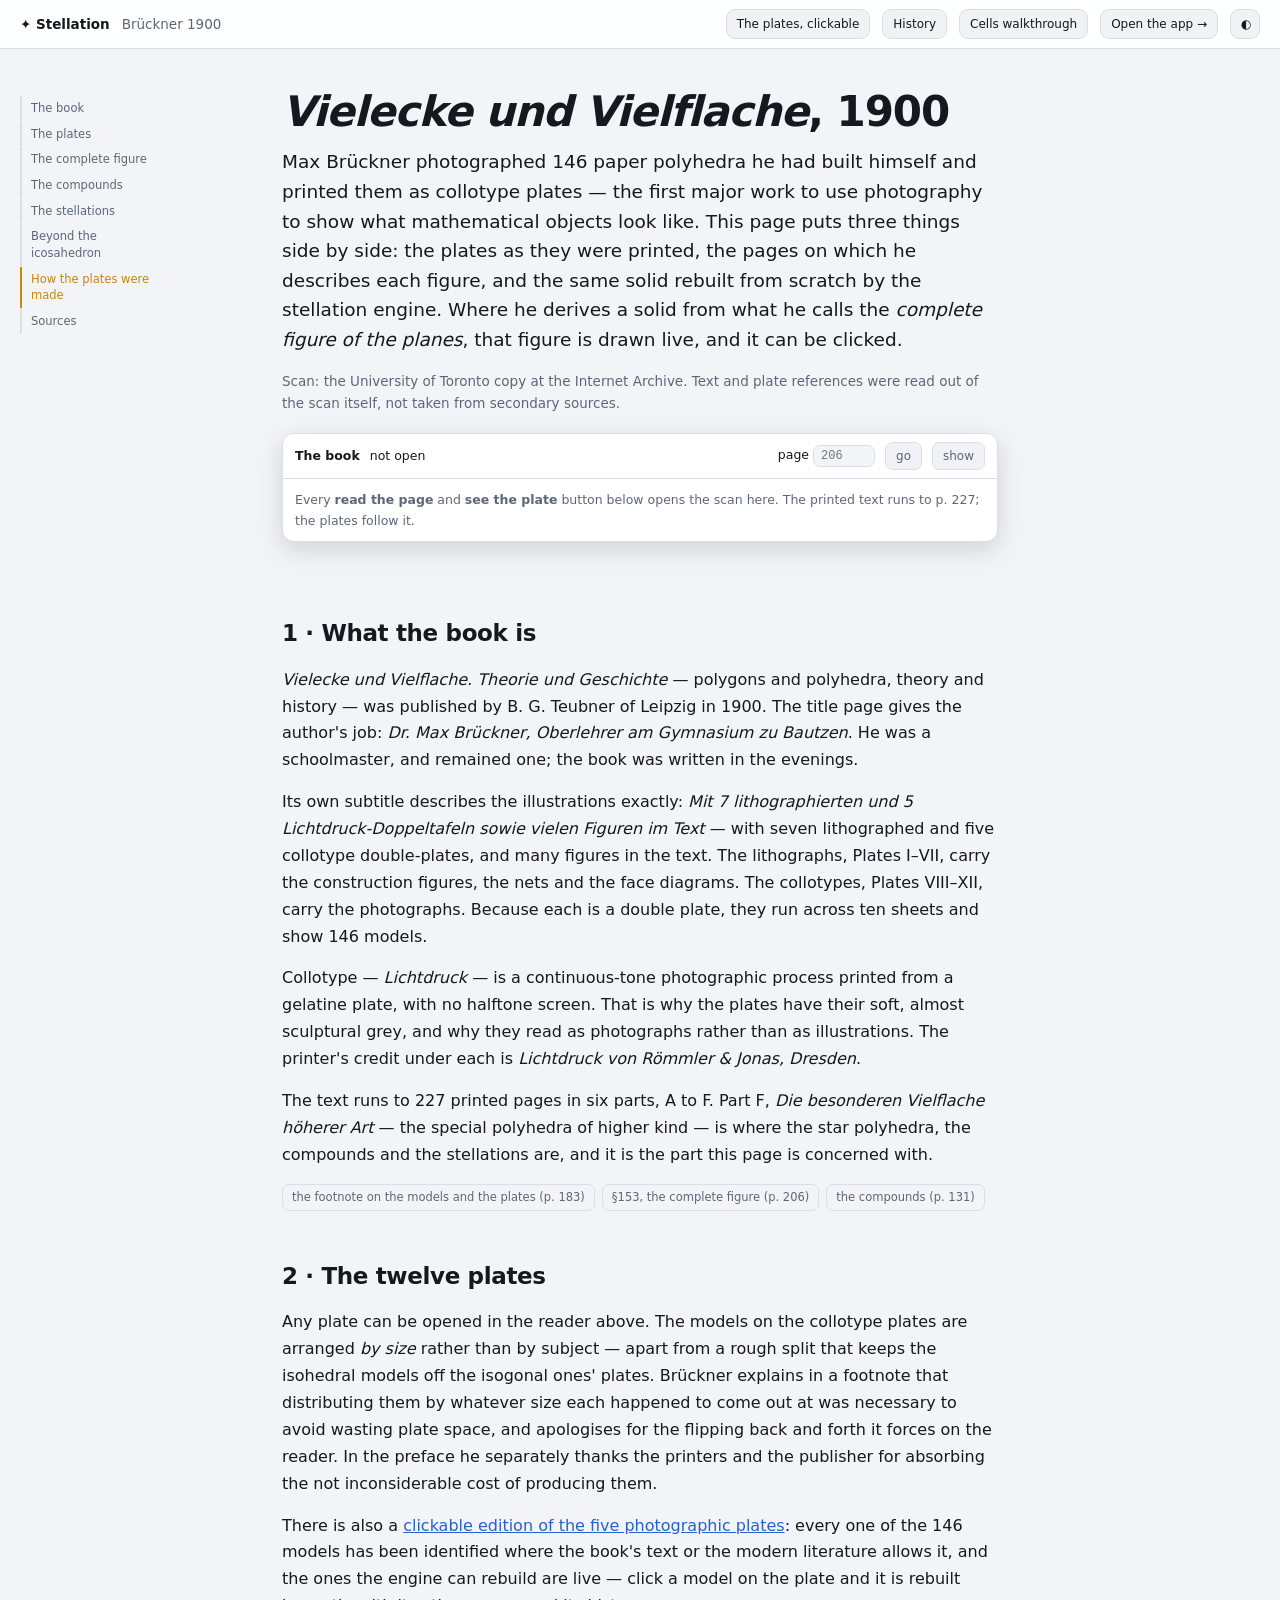
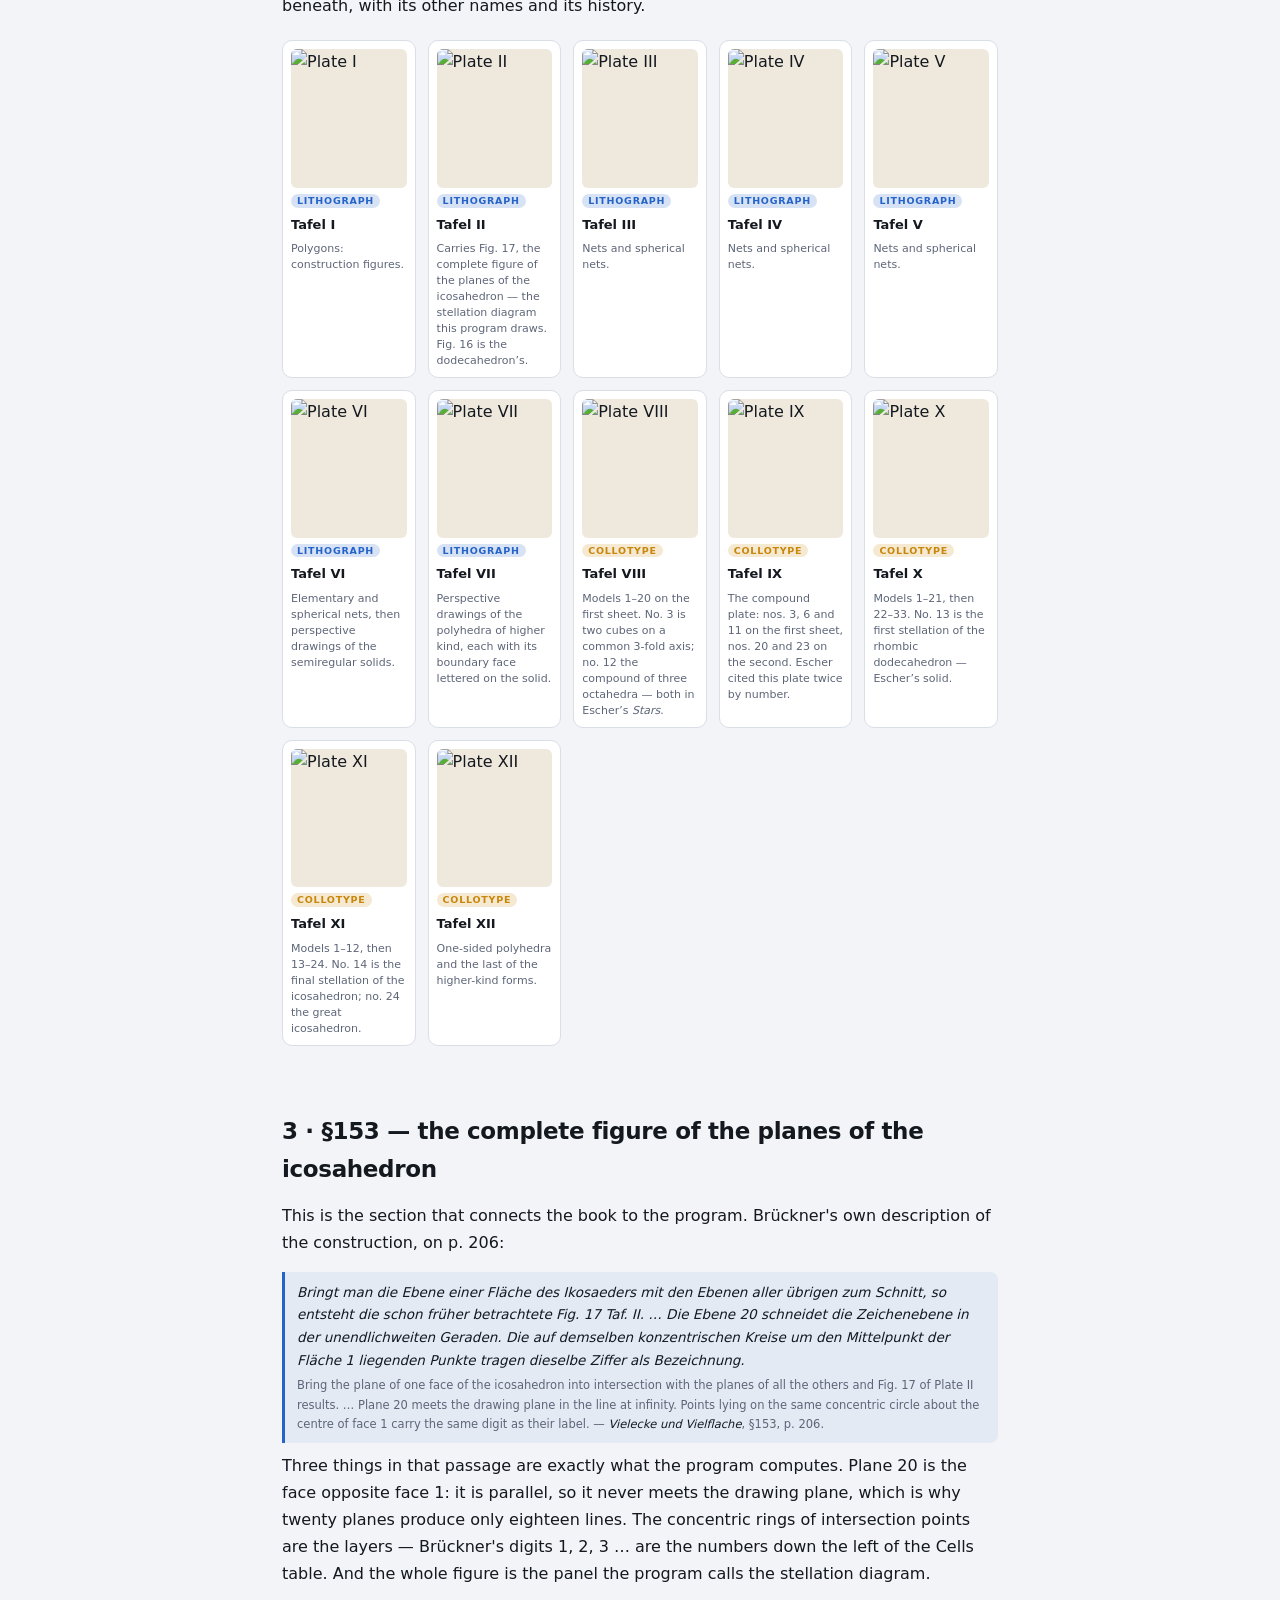
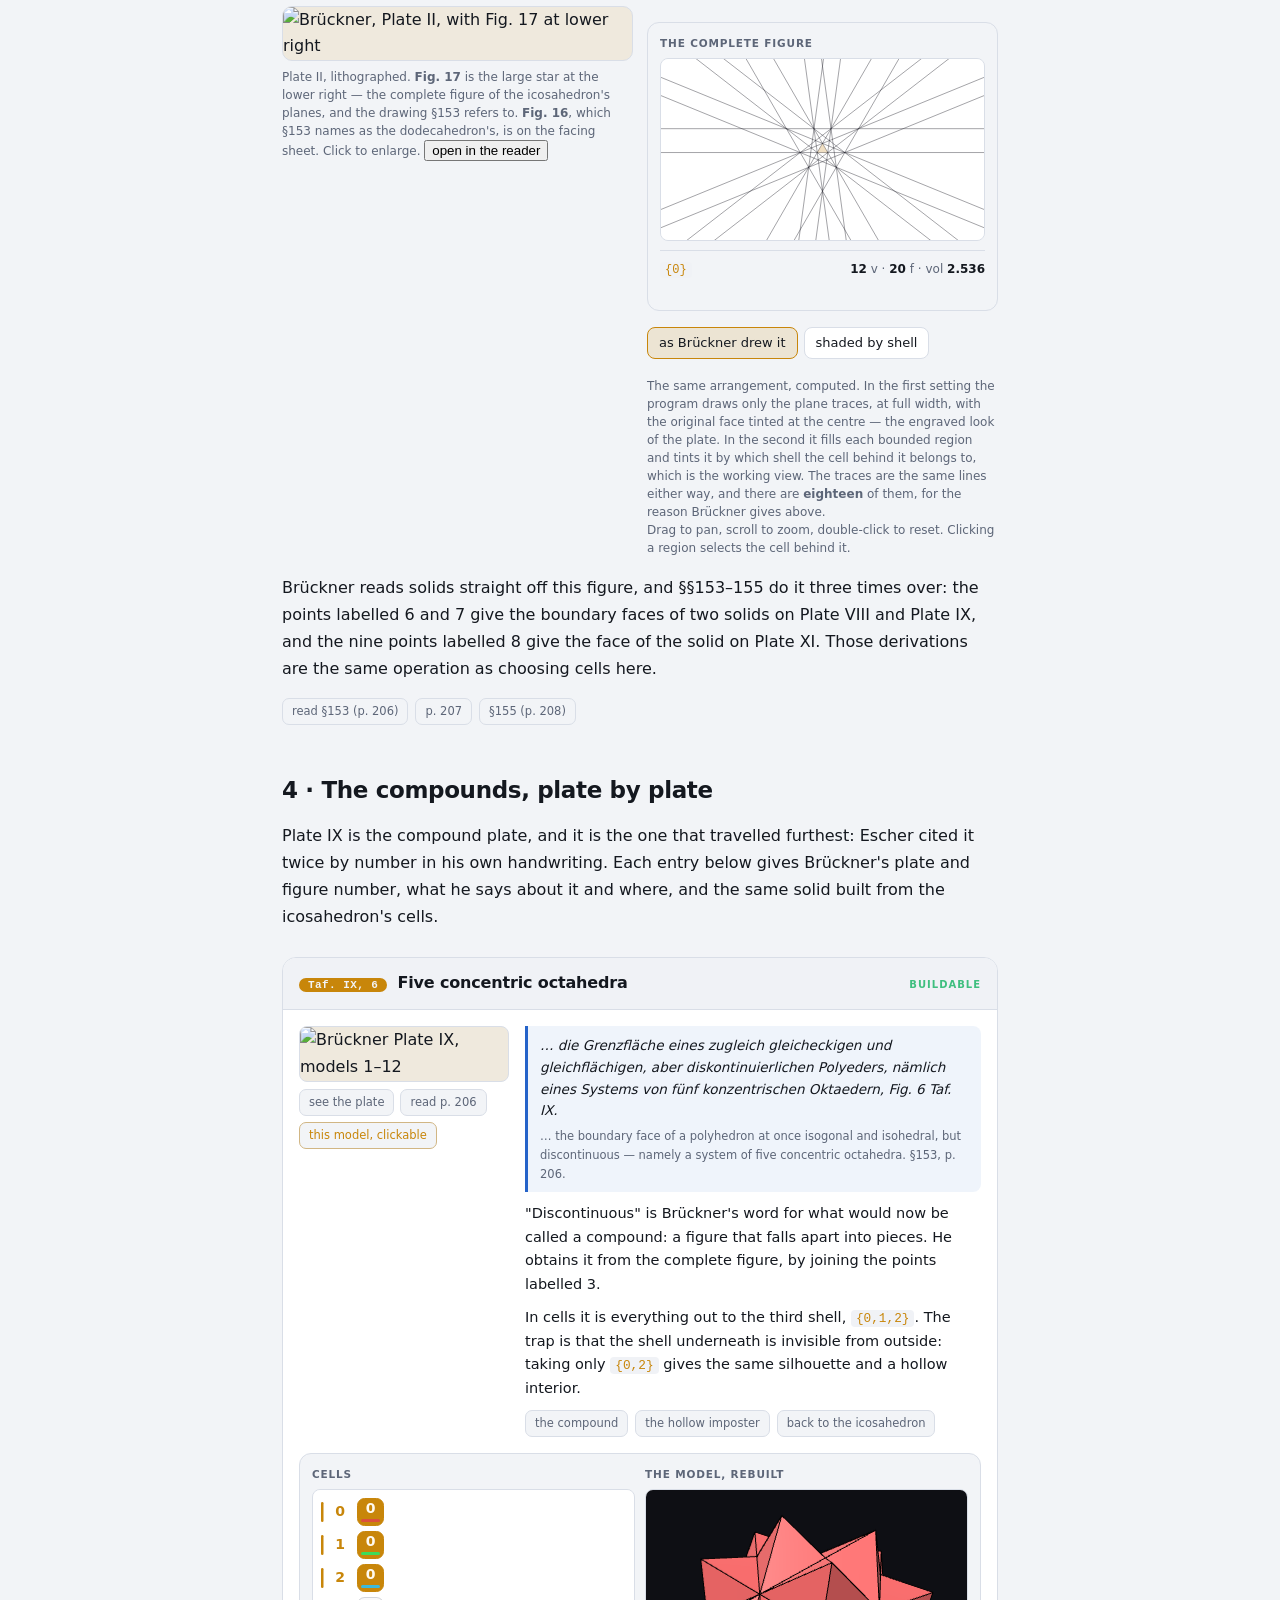
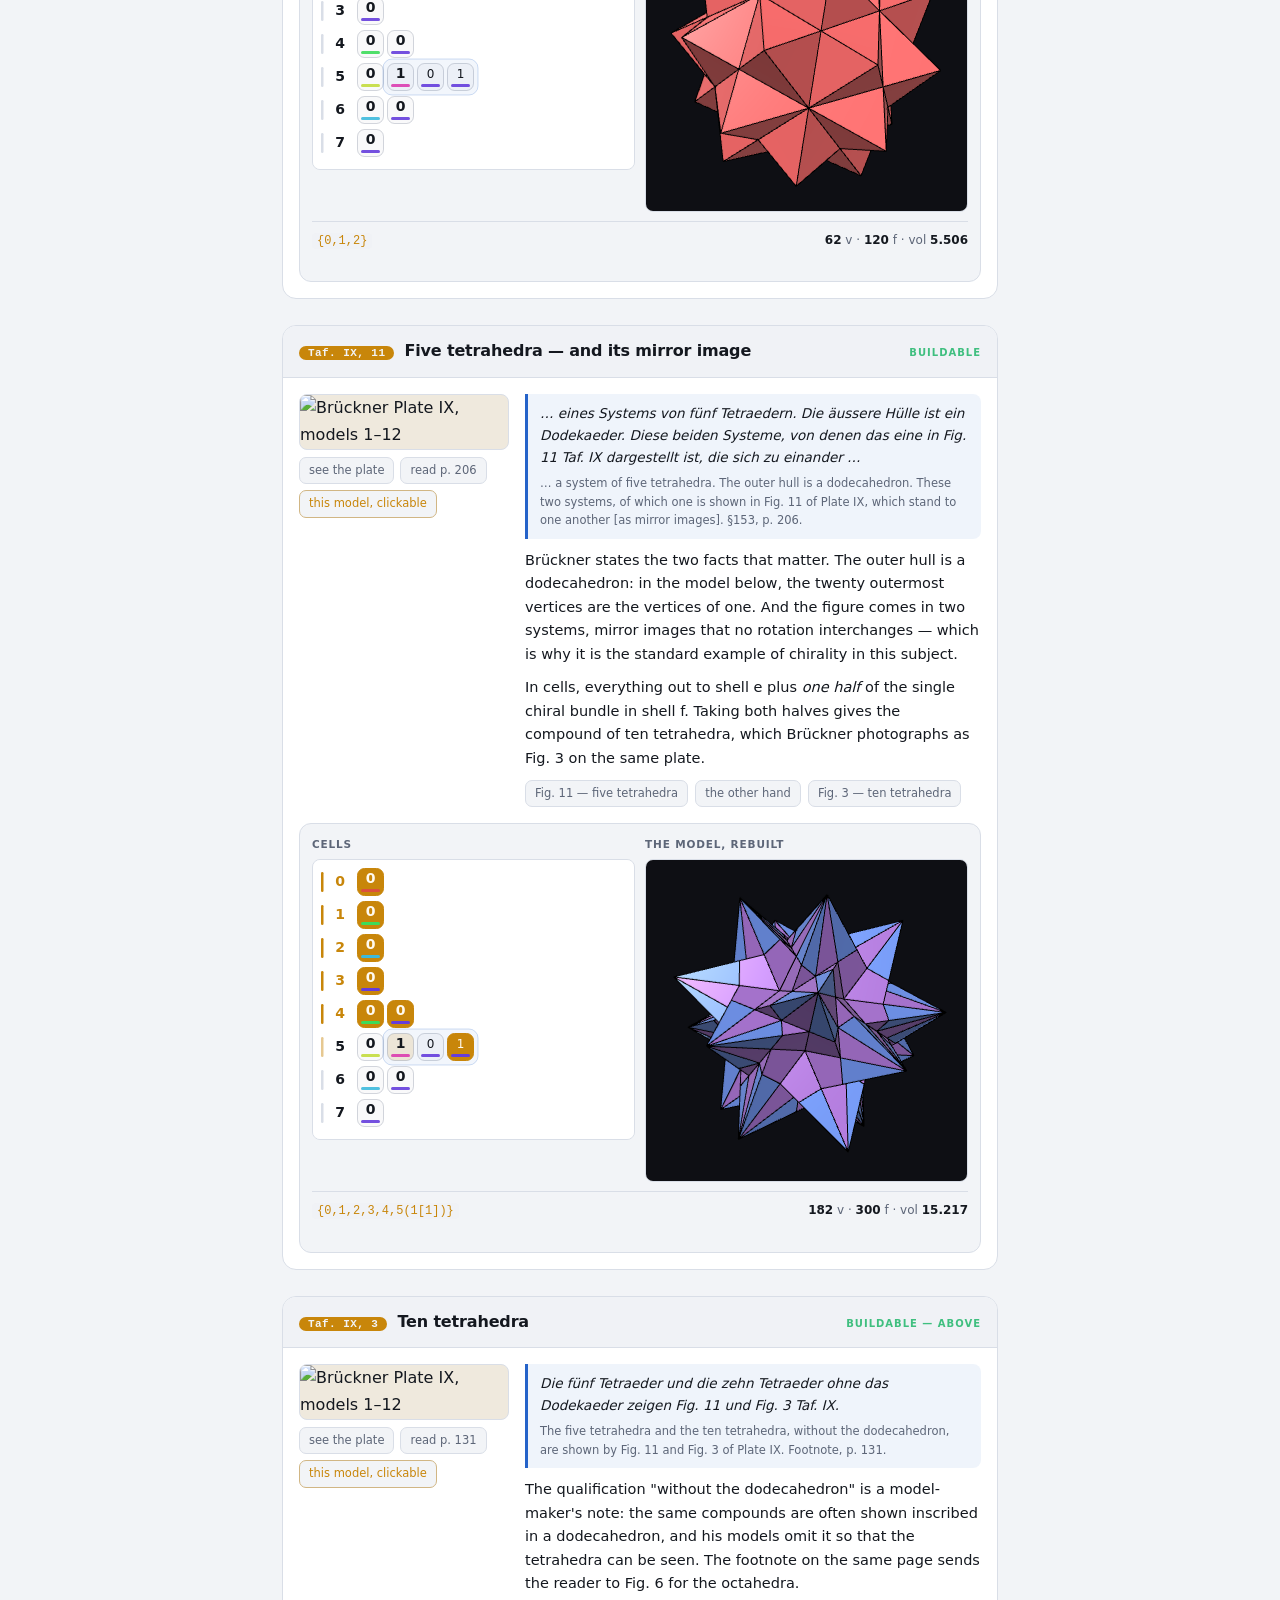
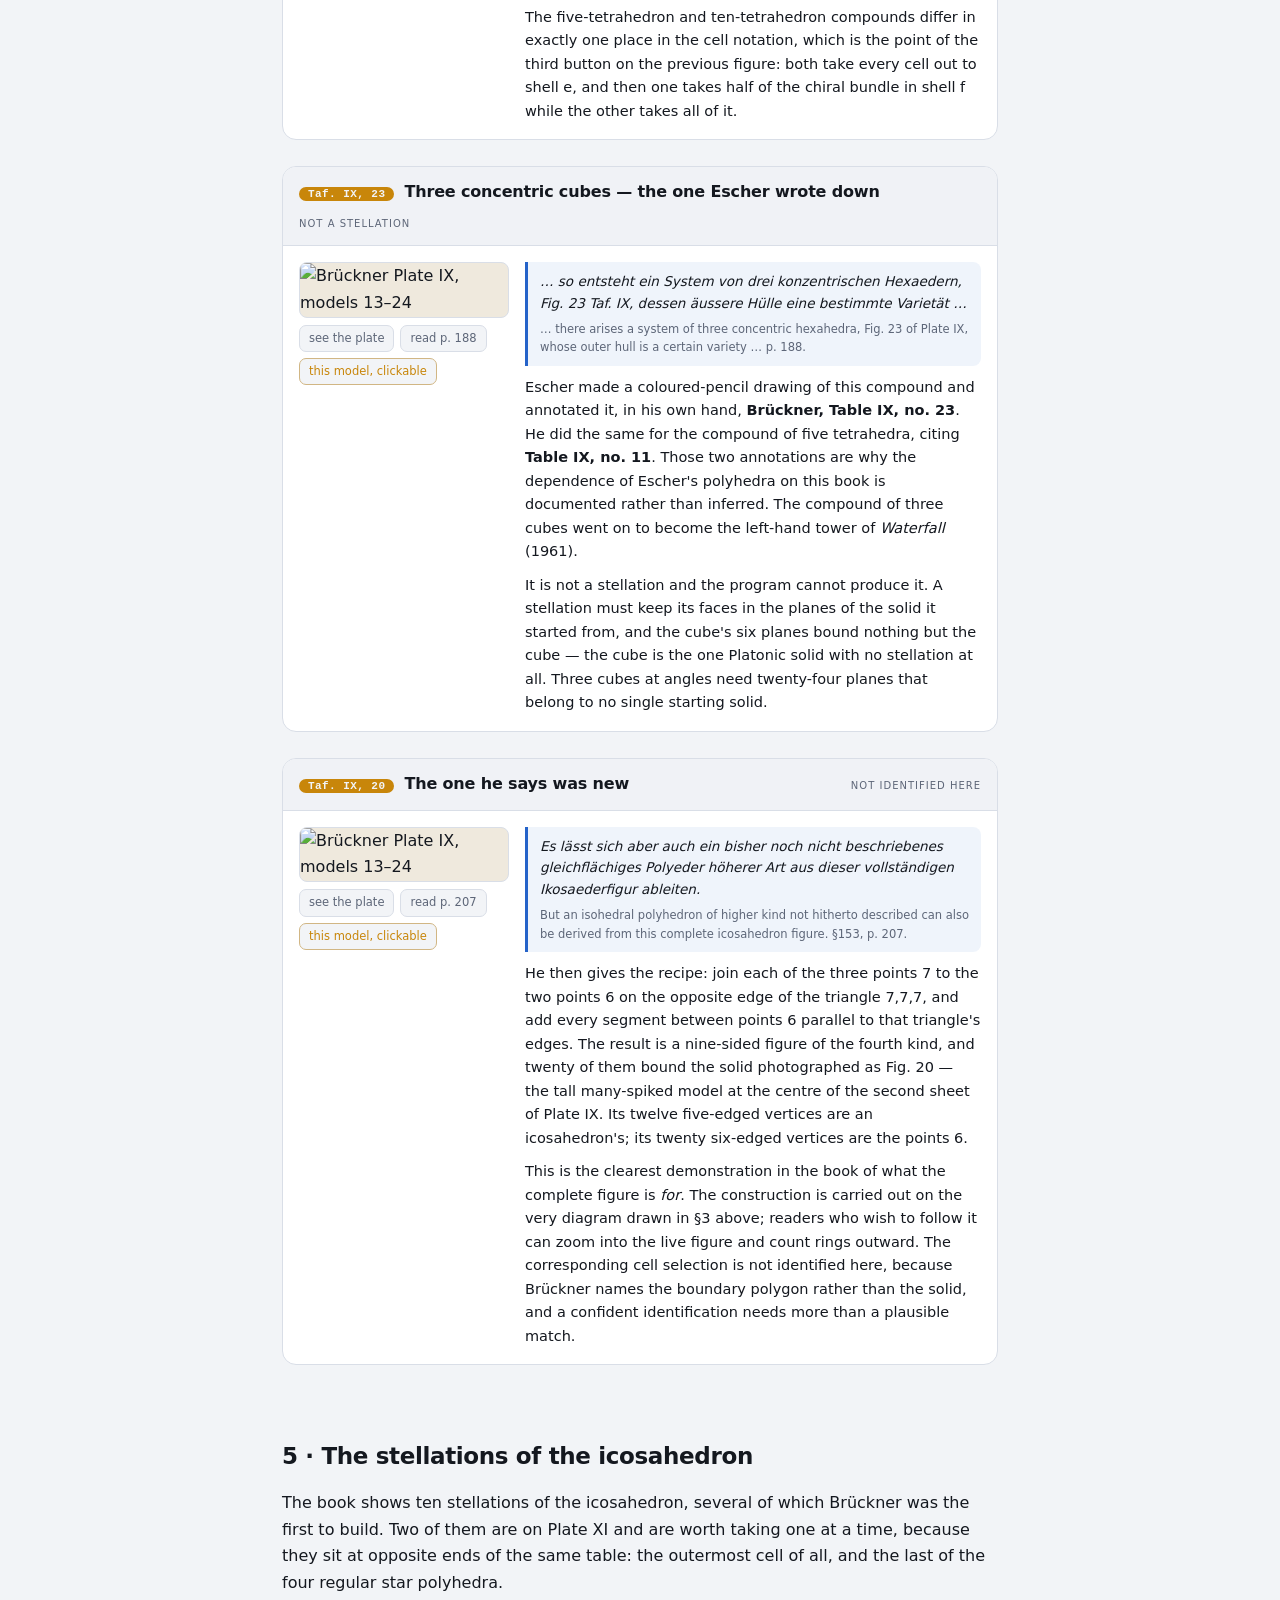
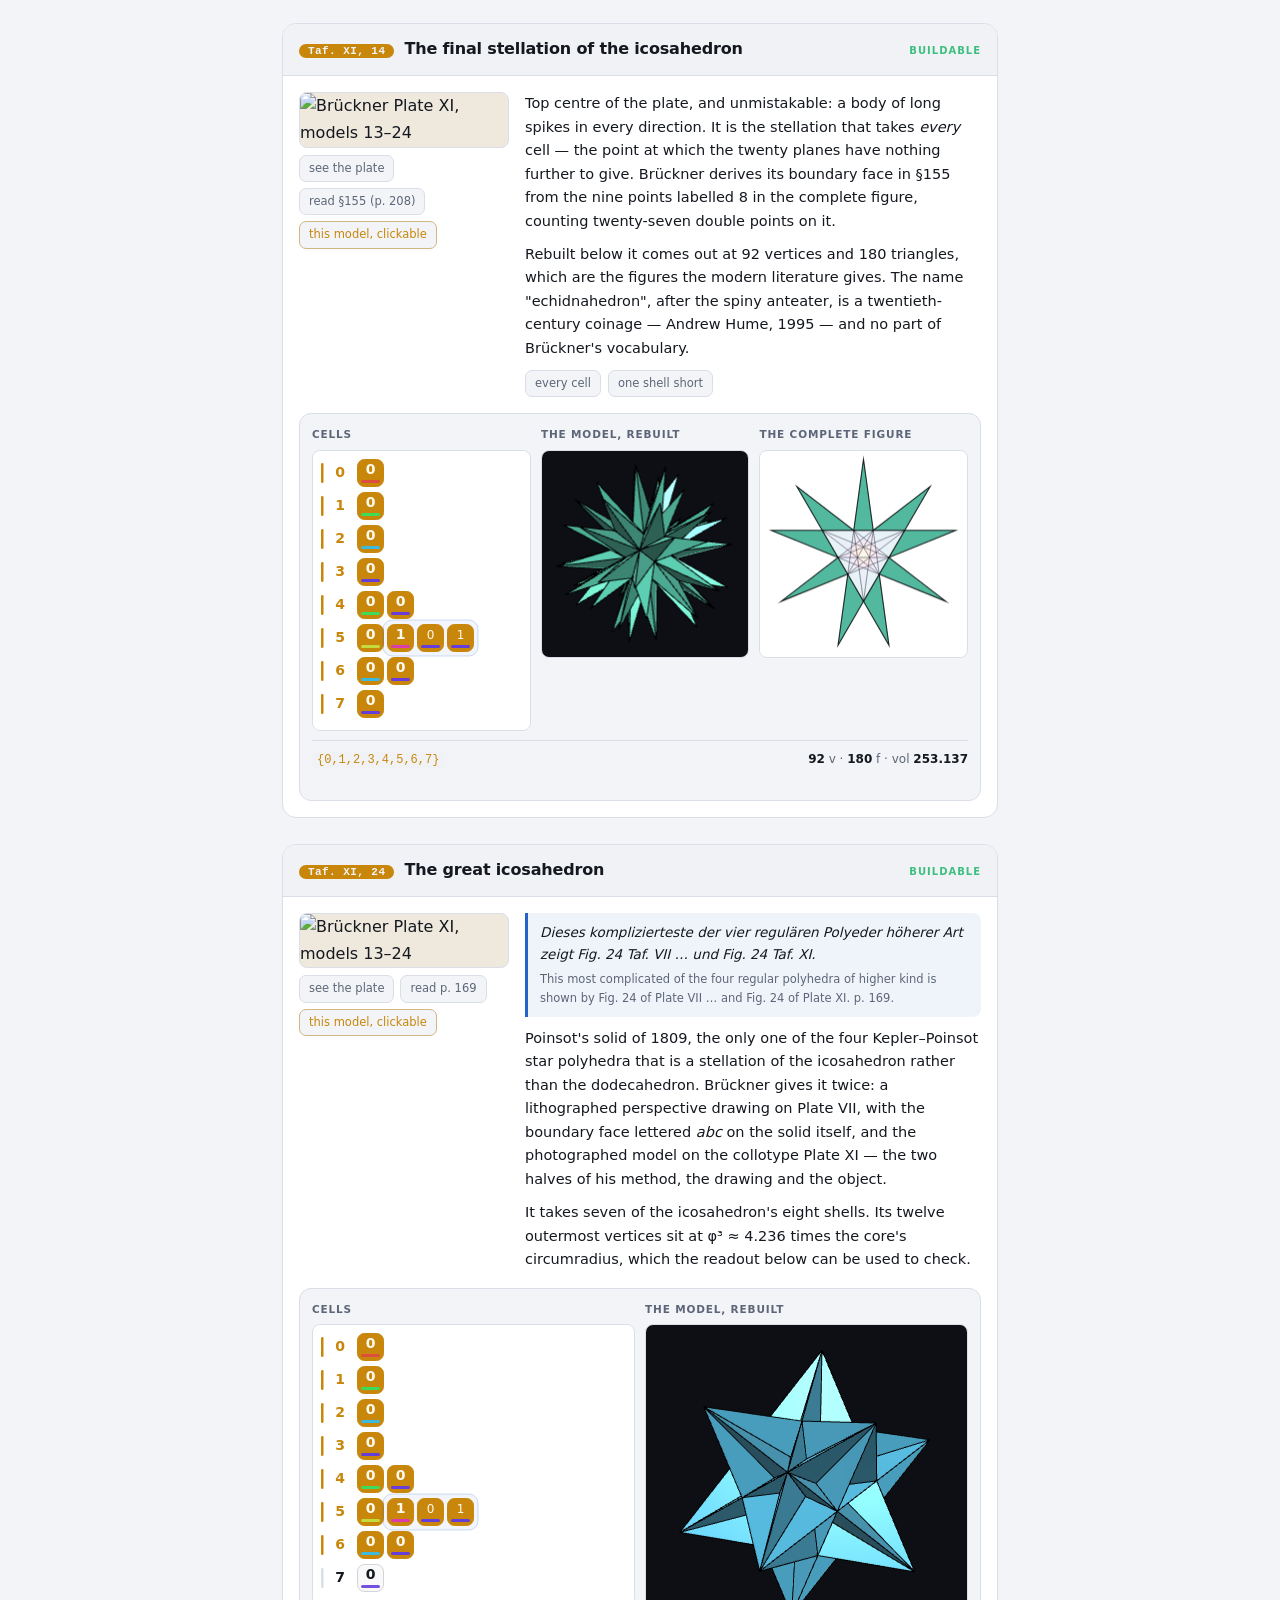
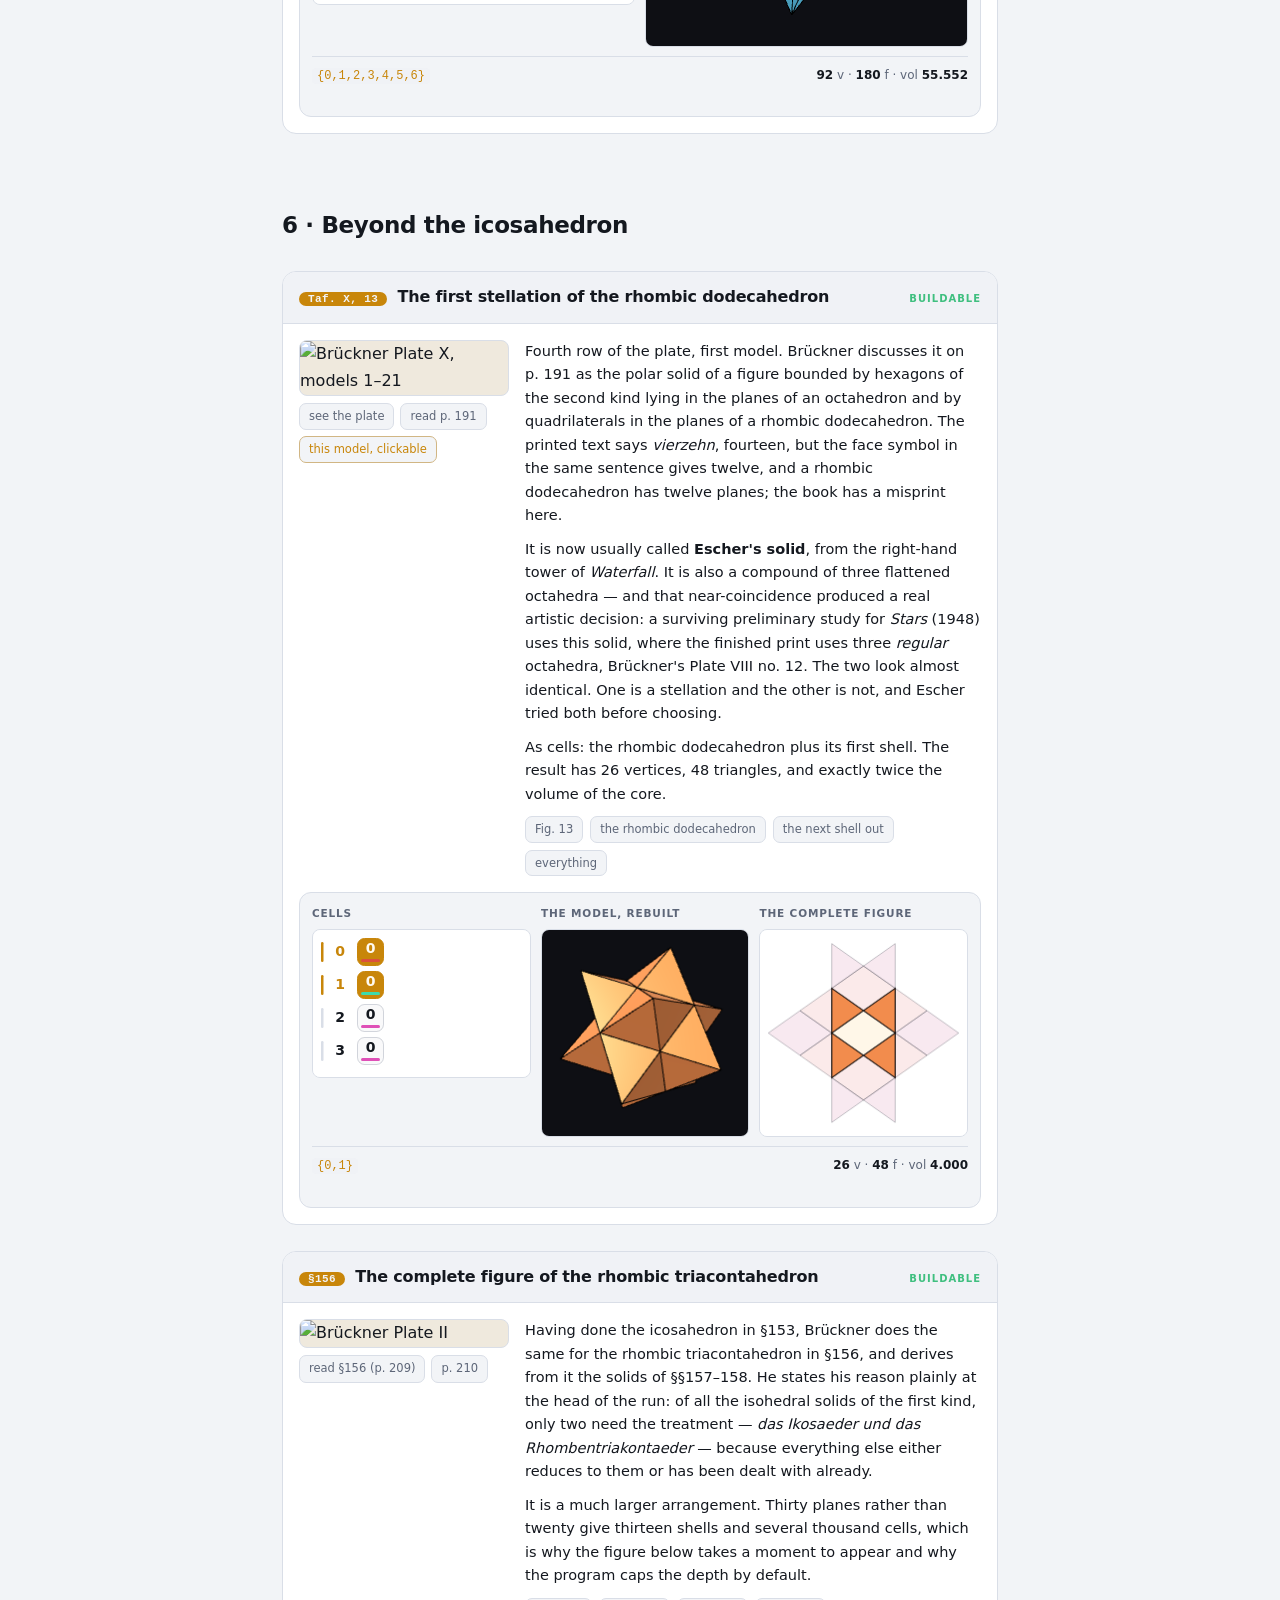
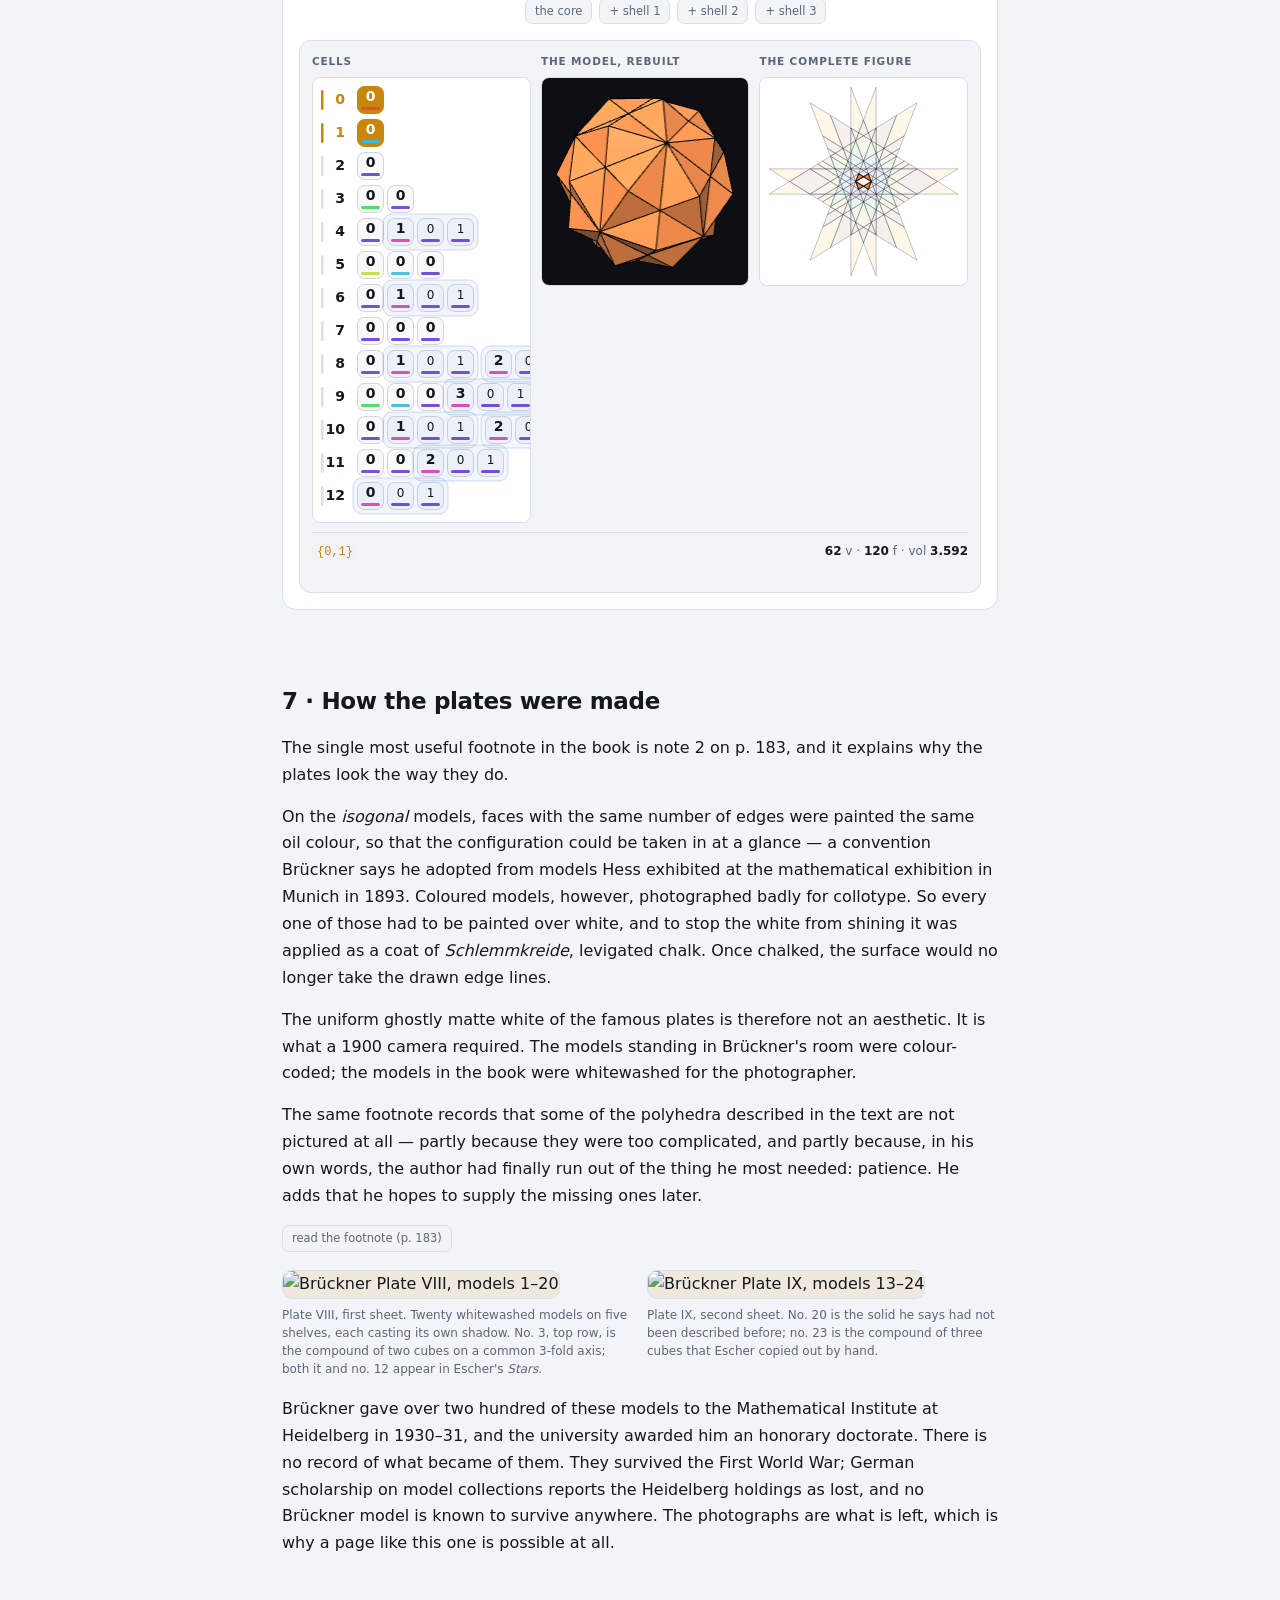
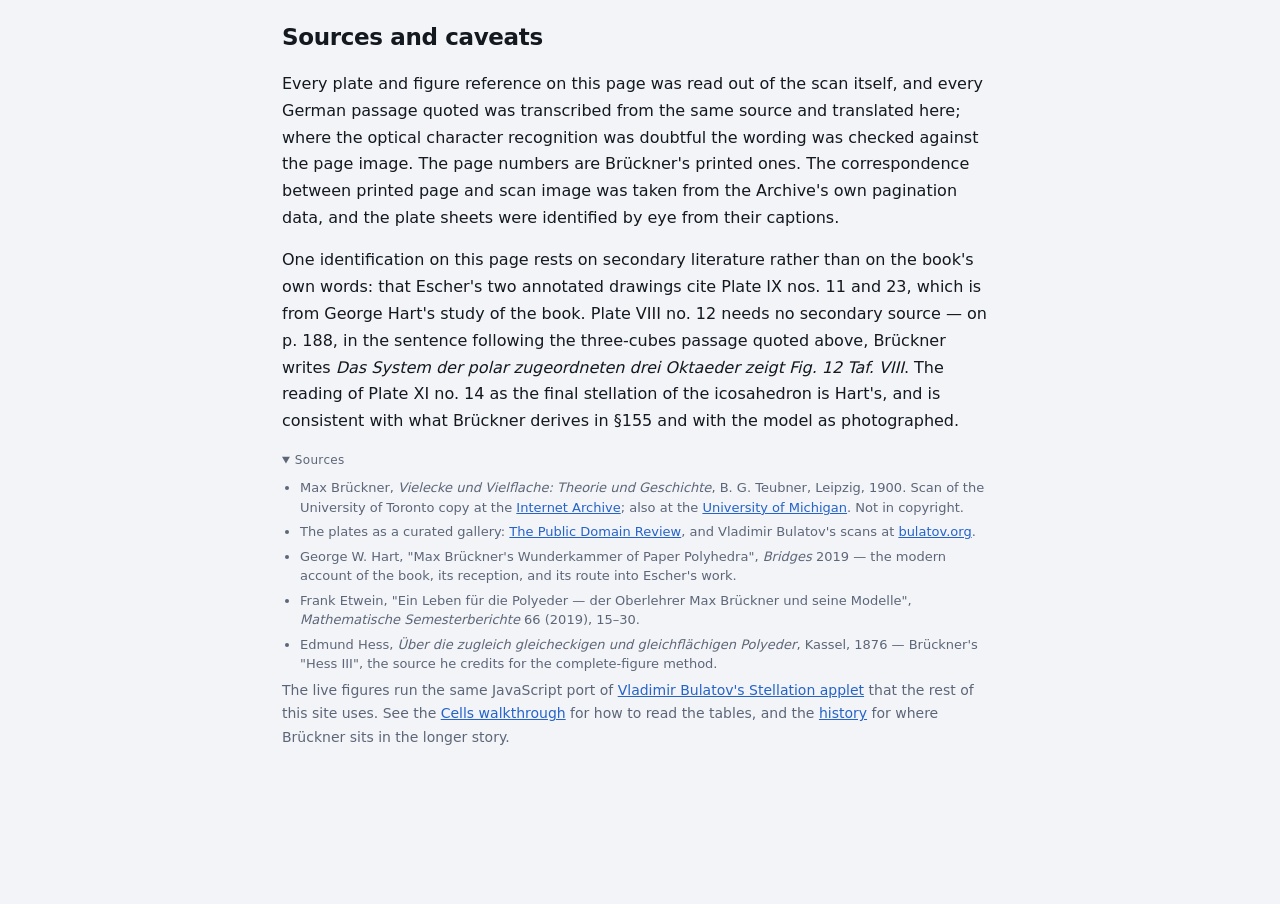
==== commit 33b79fee: "Brückner page: link each entry to the clickable edition instead of overlaying hotspots The per-model" ====
--- a/docs/bruckner.html
+++ b/docs/bruckner.html
@@ -9,7 +9,6 @@
 <link rel="stylesheet" href="css/style.css">
 <link rel="stylesheet" href="css/walkthrough.css">
 <link rel="stylesheet" href="css/bruckner.css">
-<link rel="stylesheet" href="css/bruckner-grid.css">
 <script>
   (() => {
     const saved = localStorage.getItem('theme') || 'auto';
@@ -124,8 +123,7 @@
       photographic plates</a>: every one of the 146 models has been identified where
       the book's text or the modern literature allows it, and the ones the engine can
       rebuild are live — click a model on the plate and it is rebuilt beneath, with
-      its history. The small plate photographs further down this page are clickable
-      in the same way.
+      its other names and its history.
     </p>
     <div class="plates" id="plates"></div>
   </section>
@@ -226,6 +224,7 @@
           <div class="row">
             <button data-leaf="258" data-leaf-label="Tafel IX, nos. 1–12">see the plate</button>
             <button data-page="206">read p. 206</button>
+            <a class="gridlink" href="bruckner-grid.html#f-258-6">this model, clickable</a>
           </div>
         </div>
         <div class="entry-text">
@@ -273,6 +272,7 @@
           <div class="row">
             <button data-leaf="258" data-leaf-label="Tafel IX, nos. 1–12">see the plate</button>
             <button data-page="206">read p. 206</button>
+            <a class="gridlink" href="bruckner-grid.html#f-258-11">this model, clickable</a>
           </div>
         </div>
         <div class="entry-text">
@@ -323,6 +323,7 @@
           <div class="row">
             <button data-leaf="258" data-leaf-label="Tafel IX, nos. 1–12">see the plate</button>
             <button data-page="131">read p. 131</button>
+            <a class="gridlink" href="bruckner-grid.html#f-258-3">this model, clickable</a>
           </div>
         </div>
         <div class="entry-text">
@@ -362,6 +363,7 @@
           <div class="row">
             <button data-leaf="259" data-leaf-label="Tafel IX, nos. 13–24">see the plate</button>
             <button data-page="188">read p. 188</button>
+            <a class="gridlink" href="bruckner-grid.html#f-259-23">this model, clickable</a>
           </div>
         </div>
         <div class="entry-text">
@@ -404,6 +406,7 @@
           <div class="row">
             <button data-leaf="259" data-leaf-label="Tafel IX, nos. 13–24">see the plate</button>
             <button data-page="207">read p. 207</button>
+            <a class="gridlink" href="bruckner-grid.html#f-259-20">this model, clickable</a>
           </div>
         </div>
         <div class="entry-text">
@@ -459,6 +462,7 @@
           <div class="row">
             <button data-leaf="265" data-leaf-label="Tafel XI, nos. 13–24">see the plate</button>
             <button data-page="208">read §155 (p. 208)</button>
+            <a class="gridlink" href="bruckner-grid.html#f-265-14">this model, clickable</a>
           </div>
         </div>
         <div class="entry-text">
@@ -501,6 +505,7 @@
           <div class="row">
             <button data-leaf="265" data-leaf-label="Tafel XI, nos. 13–24">see the plate</button>
             <button data-page="169">read p. 169</button>
+            <a class="gridlink" href="bruckner-grid.html#f-265-24">this model, clickable</a>
           </div>
         </div>
         <div class="entry-text">
@@ -550,6 +555,7 @@
           <div class="row">
             <button data-leaf="260" data-leaf-label="Tafel X, nos. 1–21">see the plate</button>
             <button data-page="191">read p. 191</button>
+            <a class="gridlink" href="bruckner-grid.html#f-260-13">this model, clickable</a>
           </div>
         </div>
         <div class="entry-text">
@@ -751,6 +757,5 @@
 <div id="lightbox"><button class="close" aria-label="Close">×</button><img alt=""></div>
 
 <script type="module" src="js/bruckner.js"></script>
-<script type="module" src="js/bruckner-hotspots.js"></script>
 </body>
 </html>
--- a/docs/css/bruckner.css
+++ b/docs/css/bruckner.css
@@ -160,6 +160,16 @@
   cursor: pointer;
 }
 .entry-plate button:hover, .entry-actions button:hover { border-color: var(--accent); color: var(--accent); }
+.entry-plate .row a.gridlink {
+  padding: 3px 9px;
+  border: 1px solid color-mix(in srgb, var(--accent) 45%, var(--line));
+  border-radius: 7px;
+  background: var(--bg);
+  color: var(--accent);
+  font-size: 11.5px;
+  text-decoration: none;
+}
+.entry-plate .row a.gridlink:hover { border-color: var(--accent); }
 
 .entry-text { font-size: 14.5px; line-height: 1.62; }
 .entry-text p { margin: 0 0 10px; }
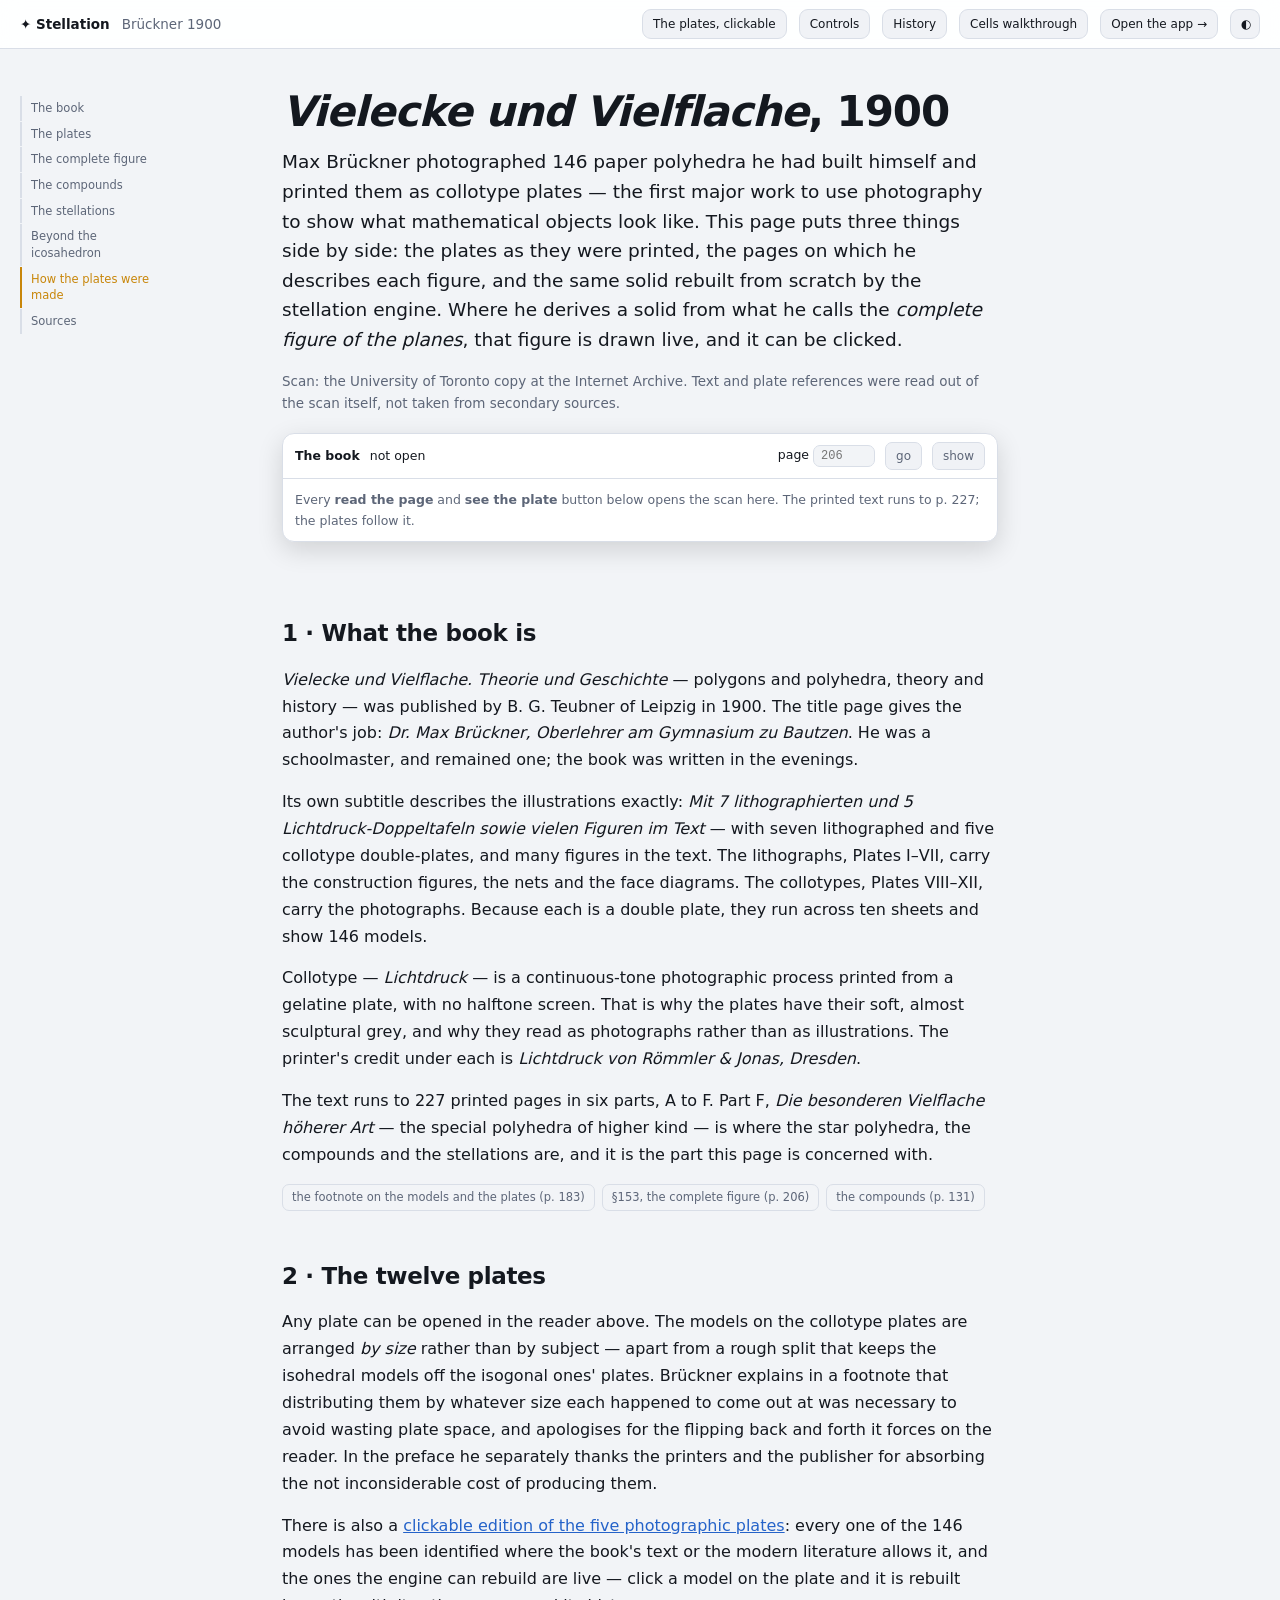
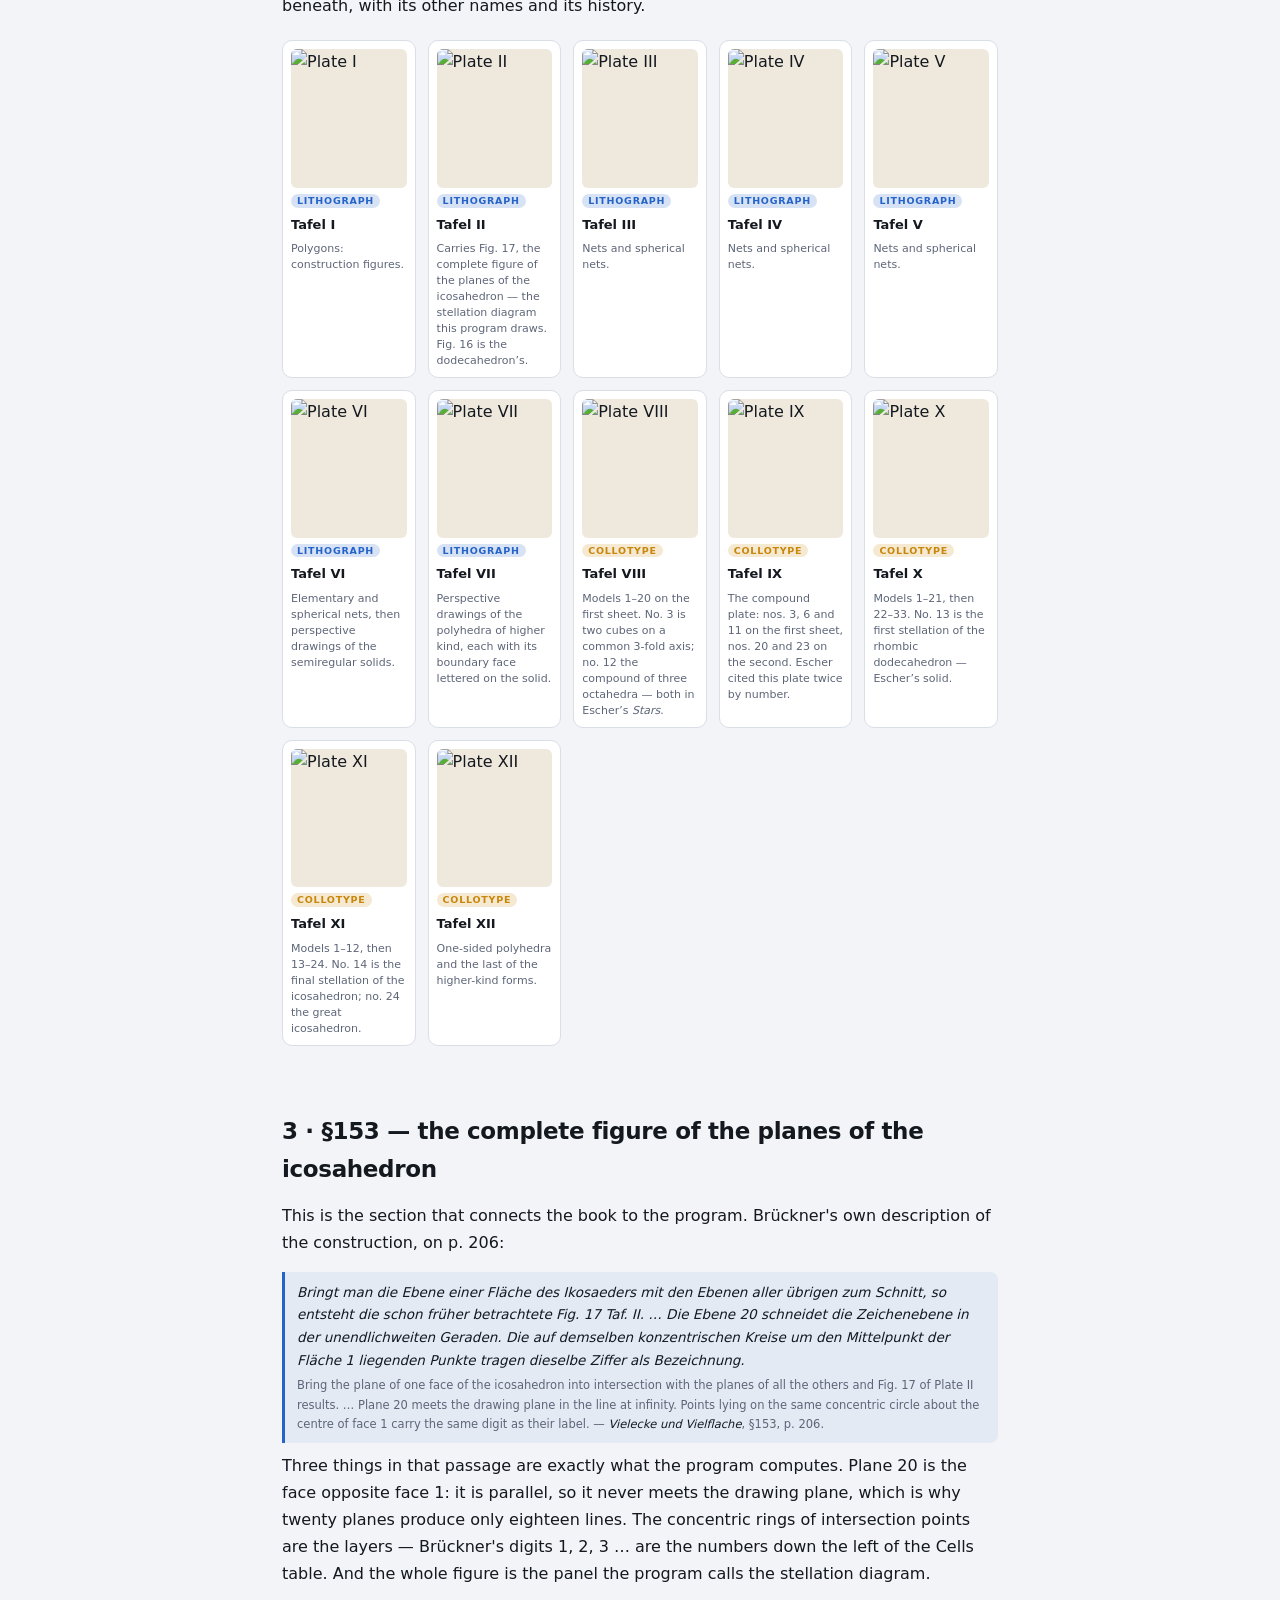
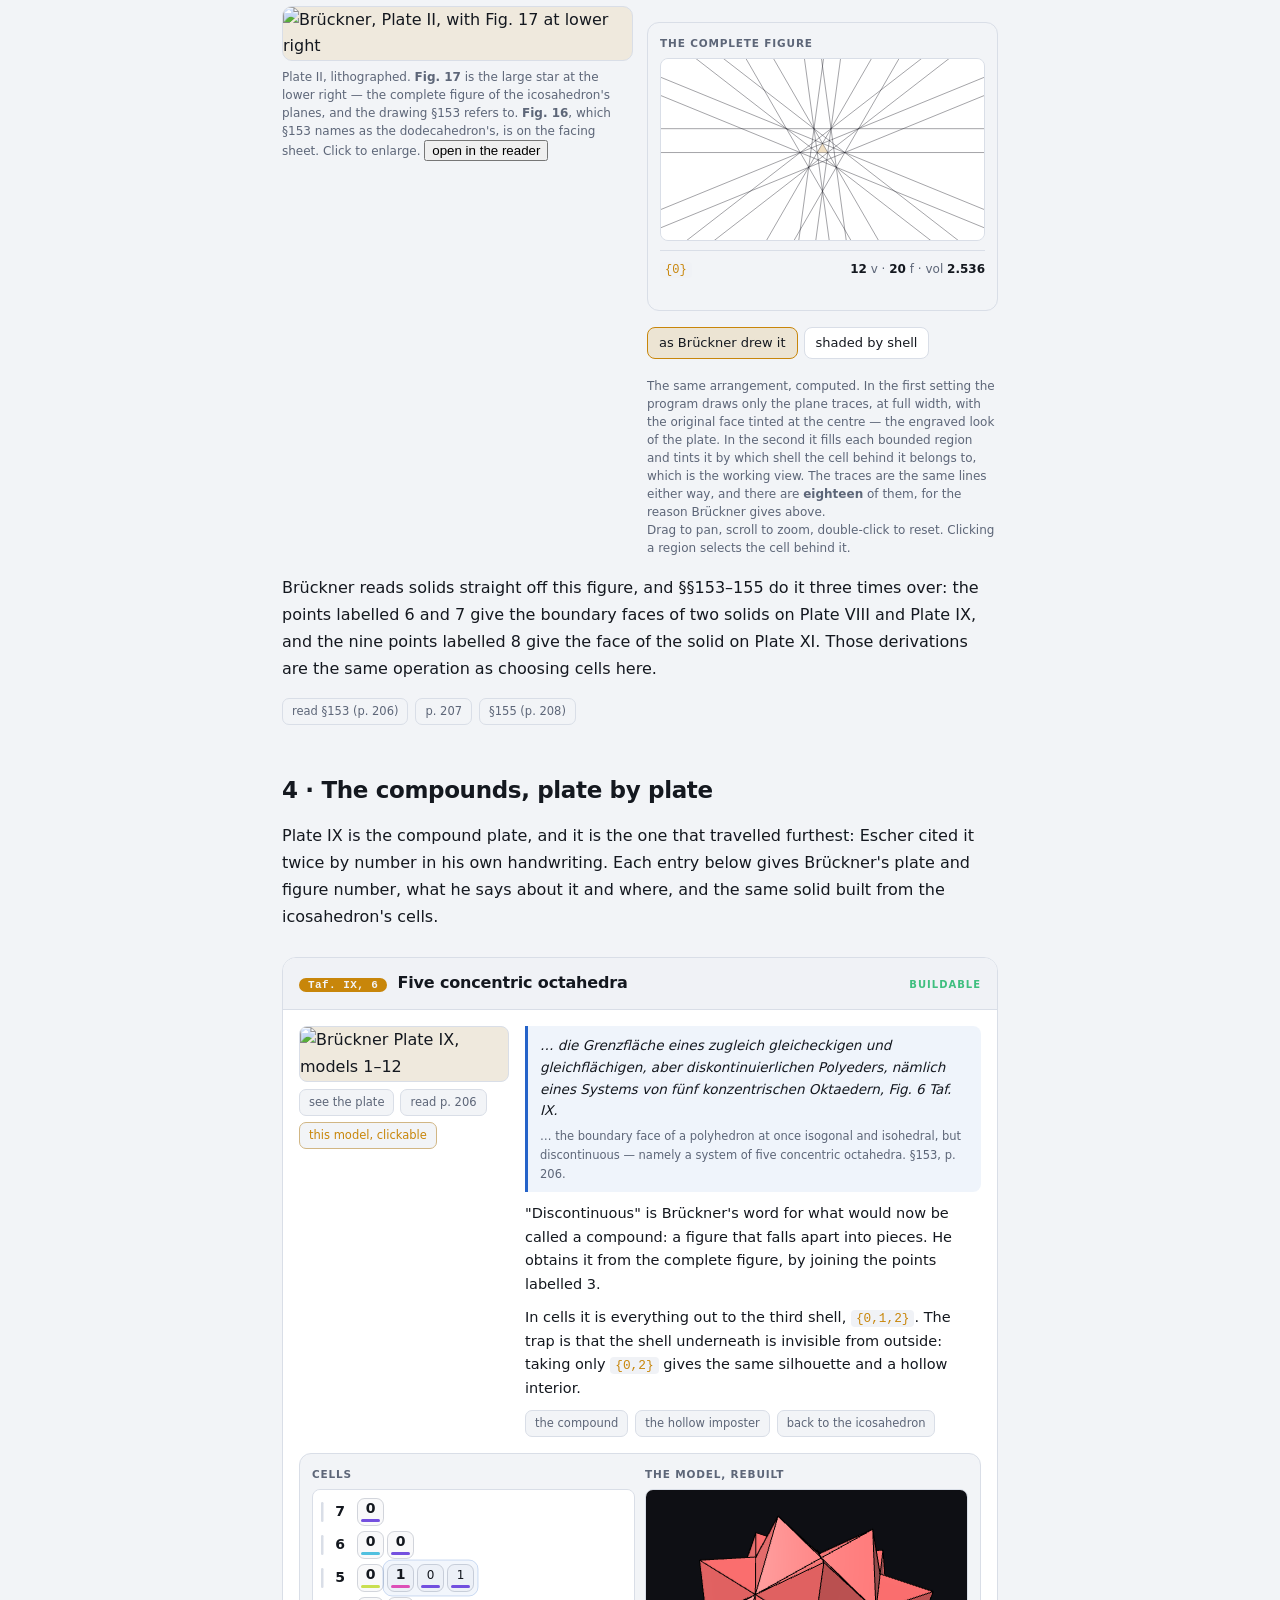
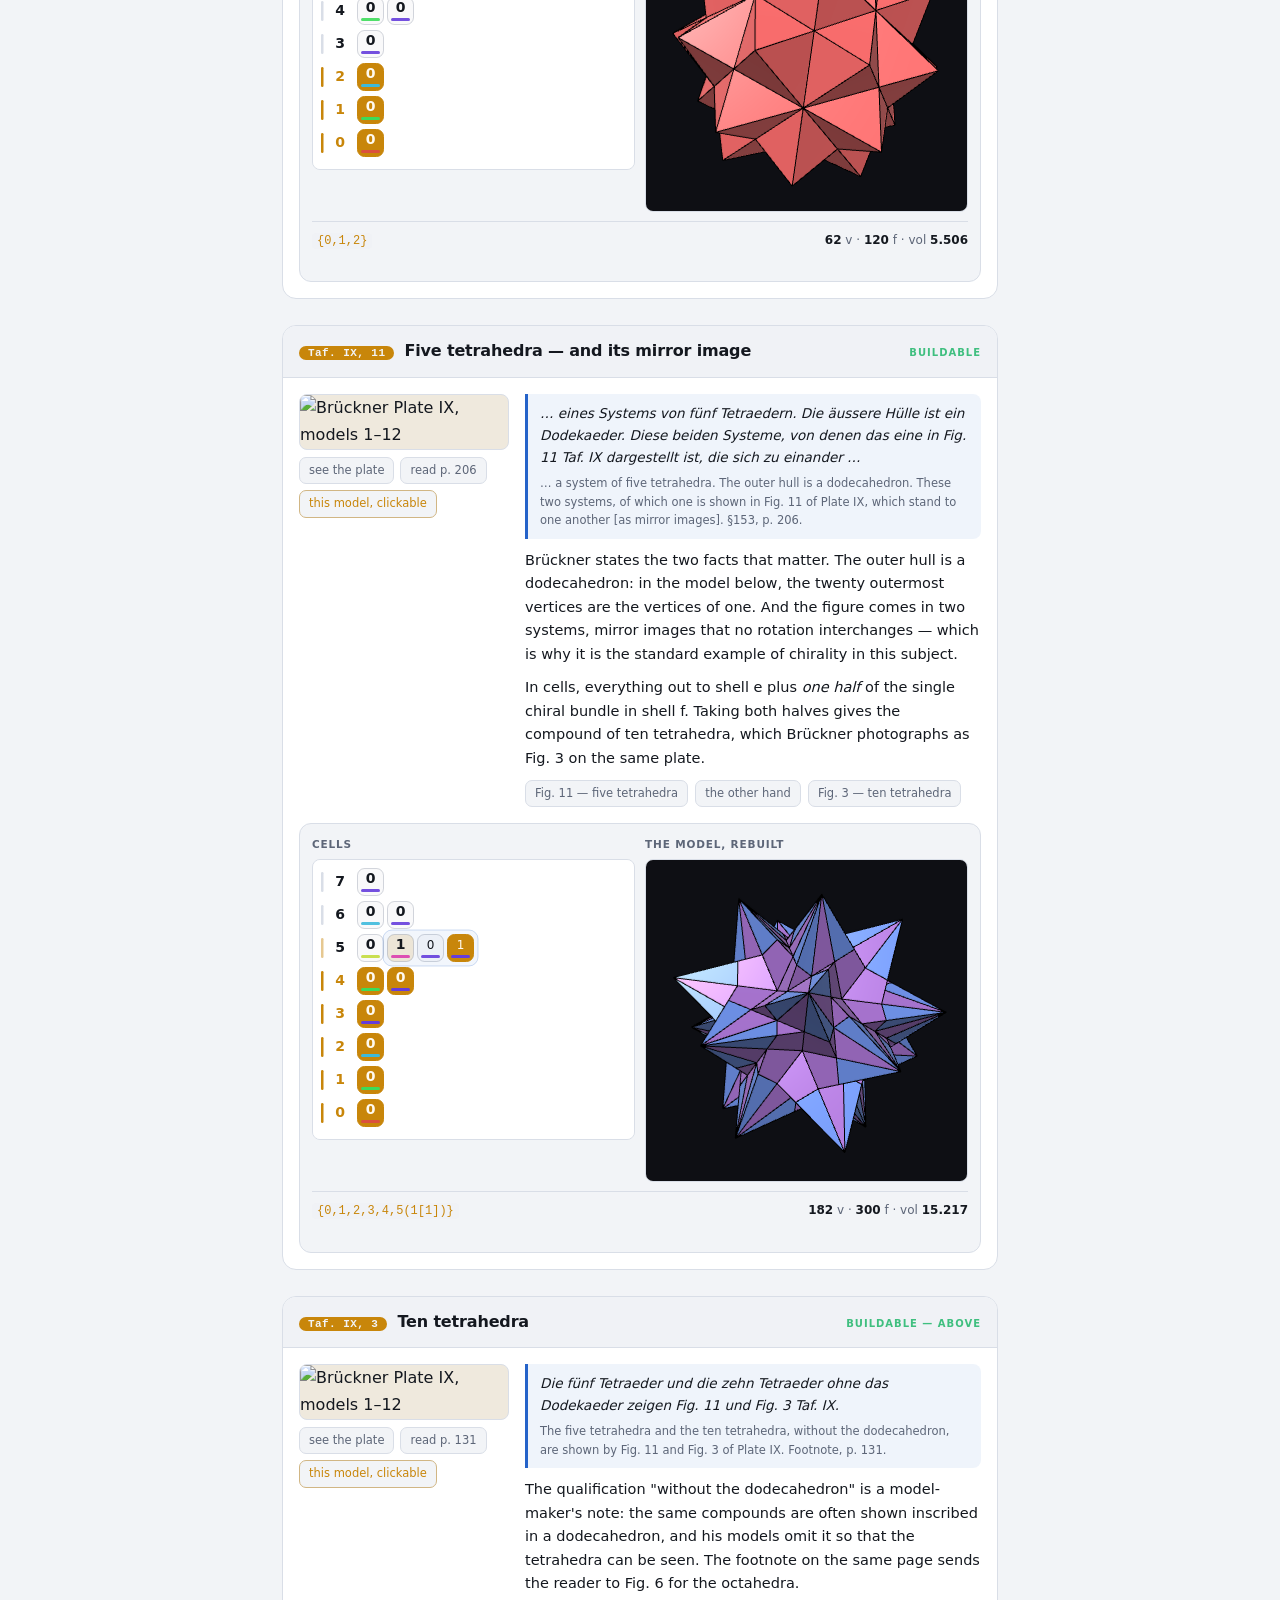
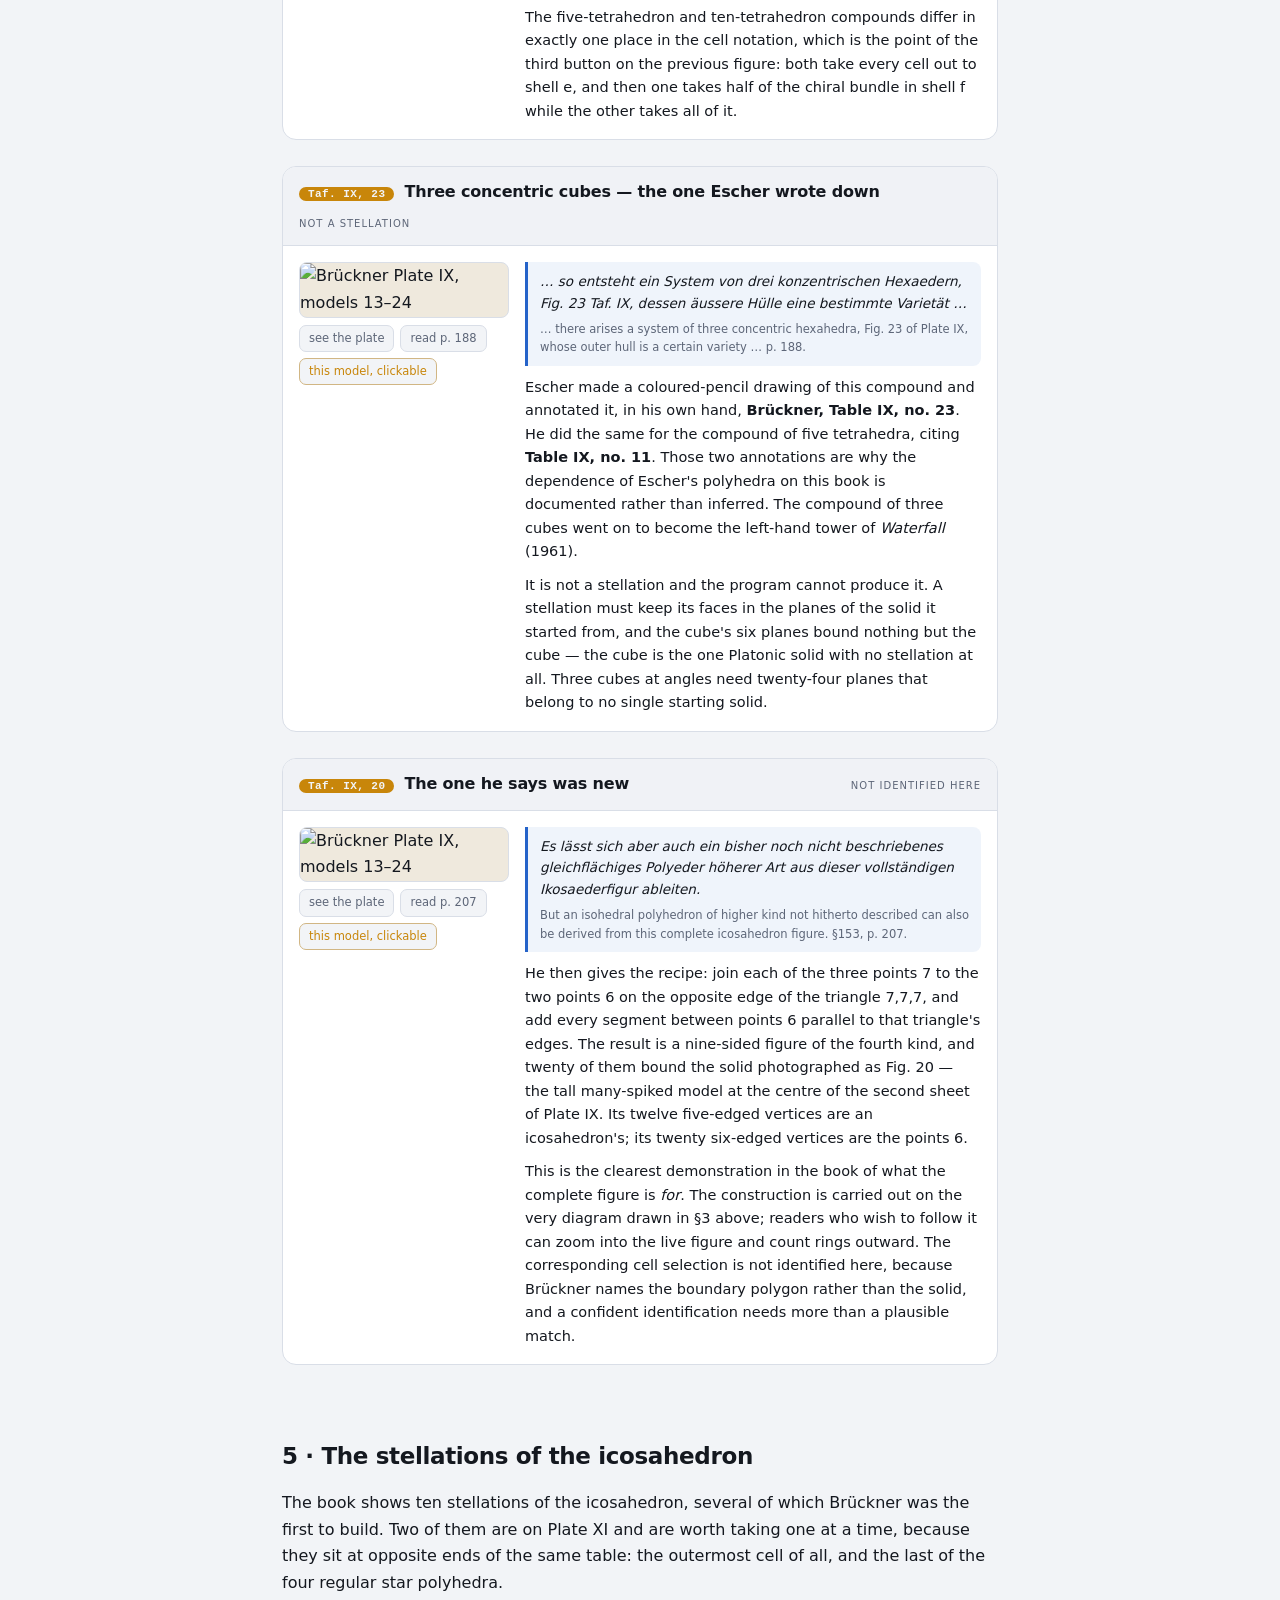
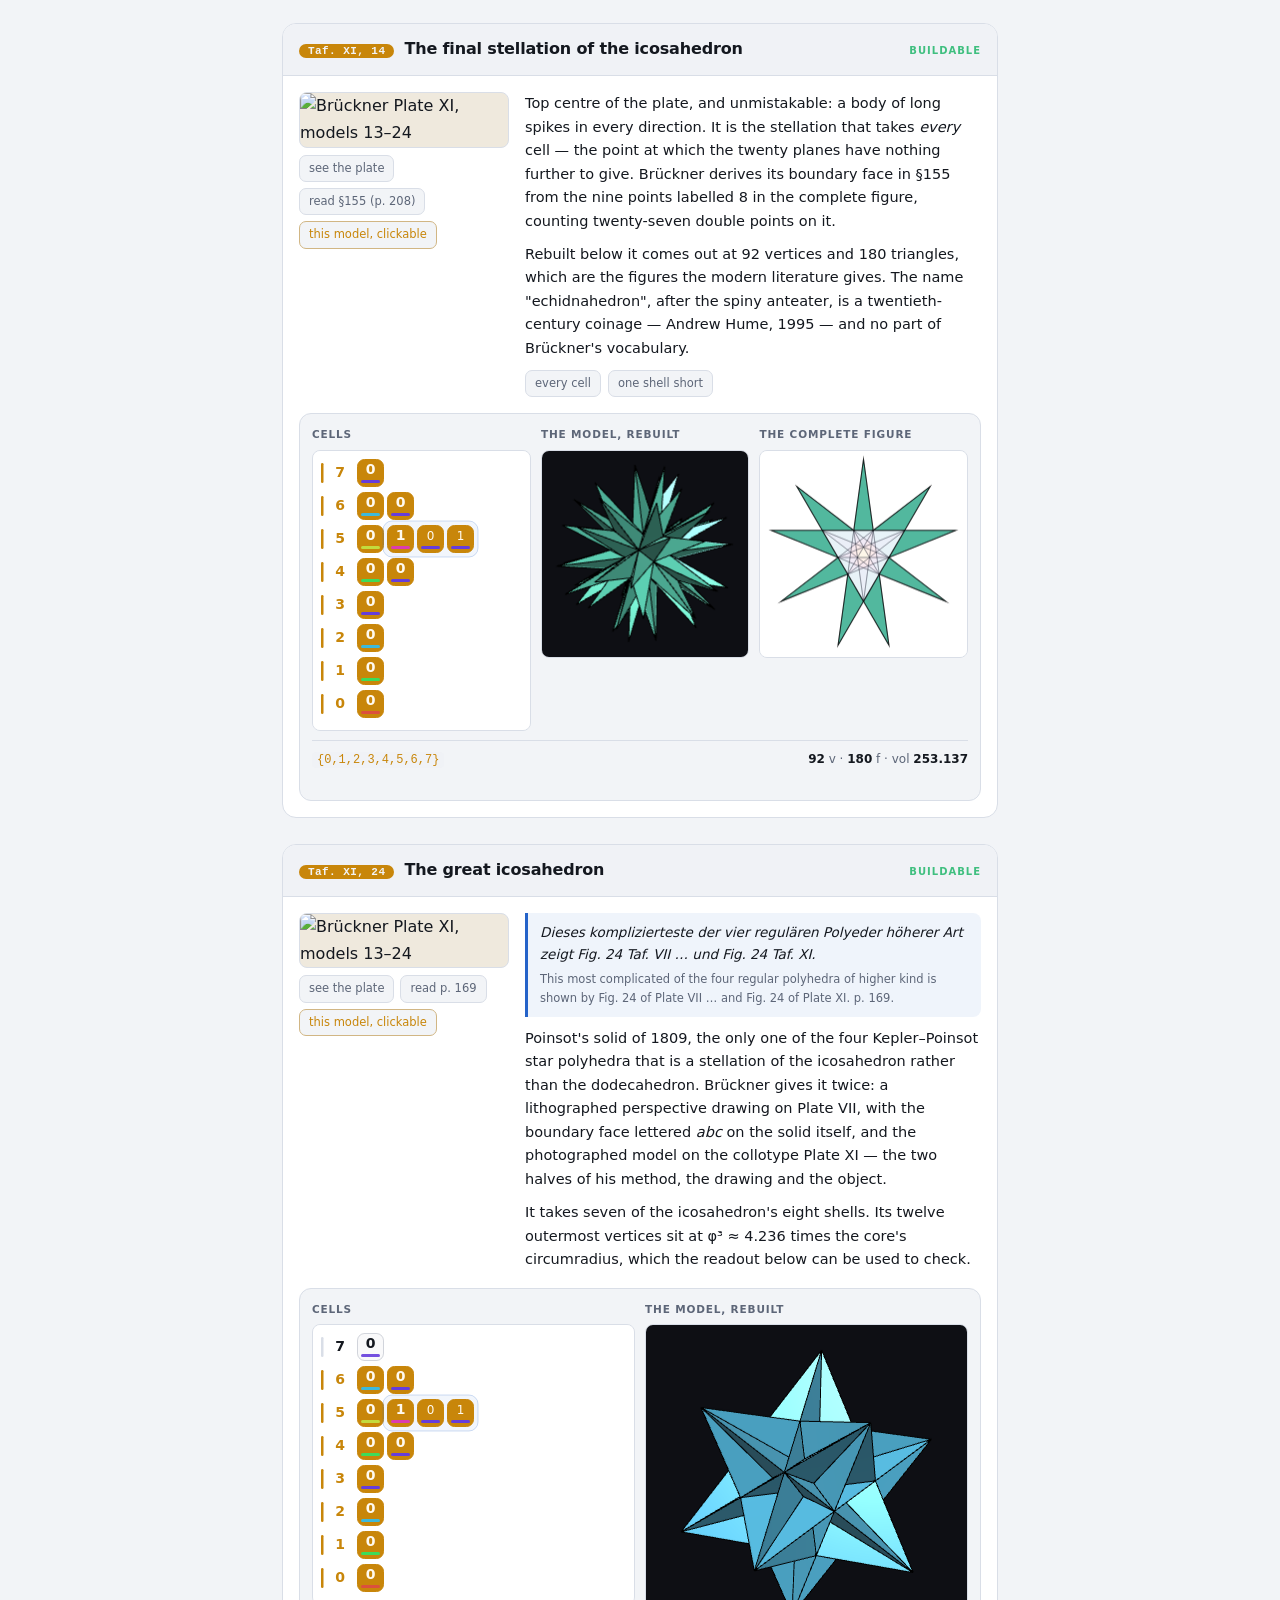
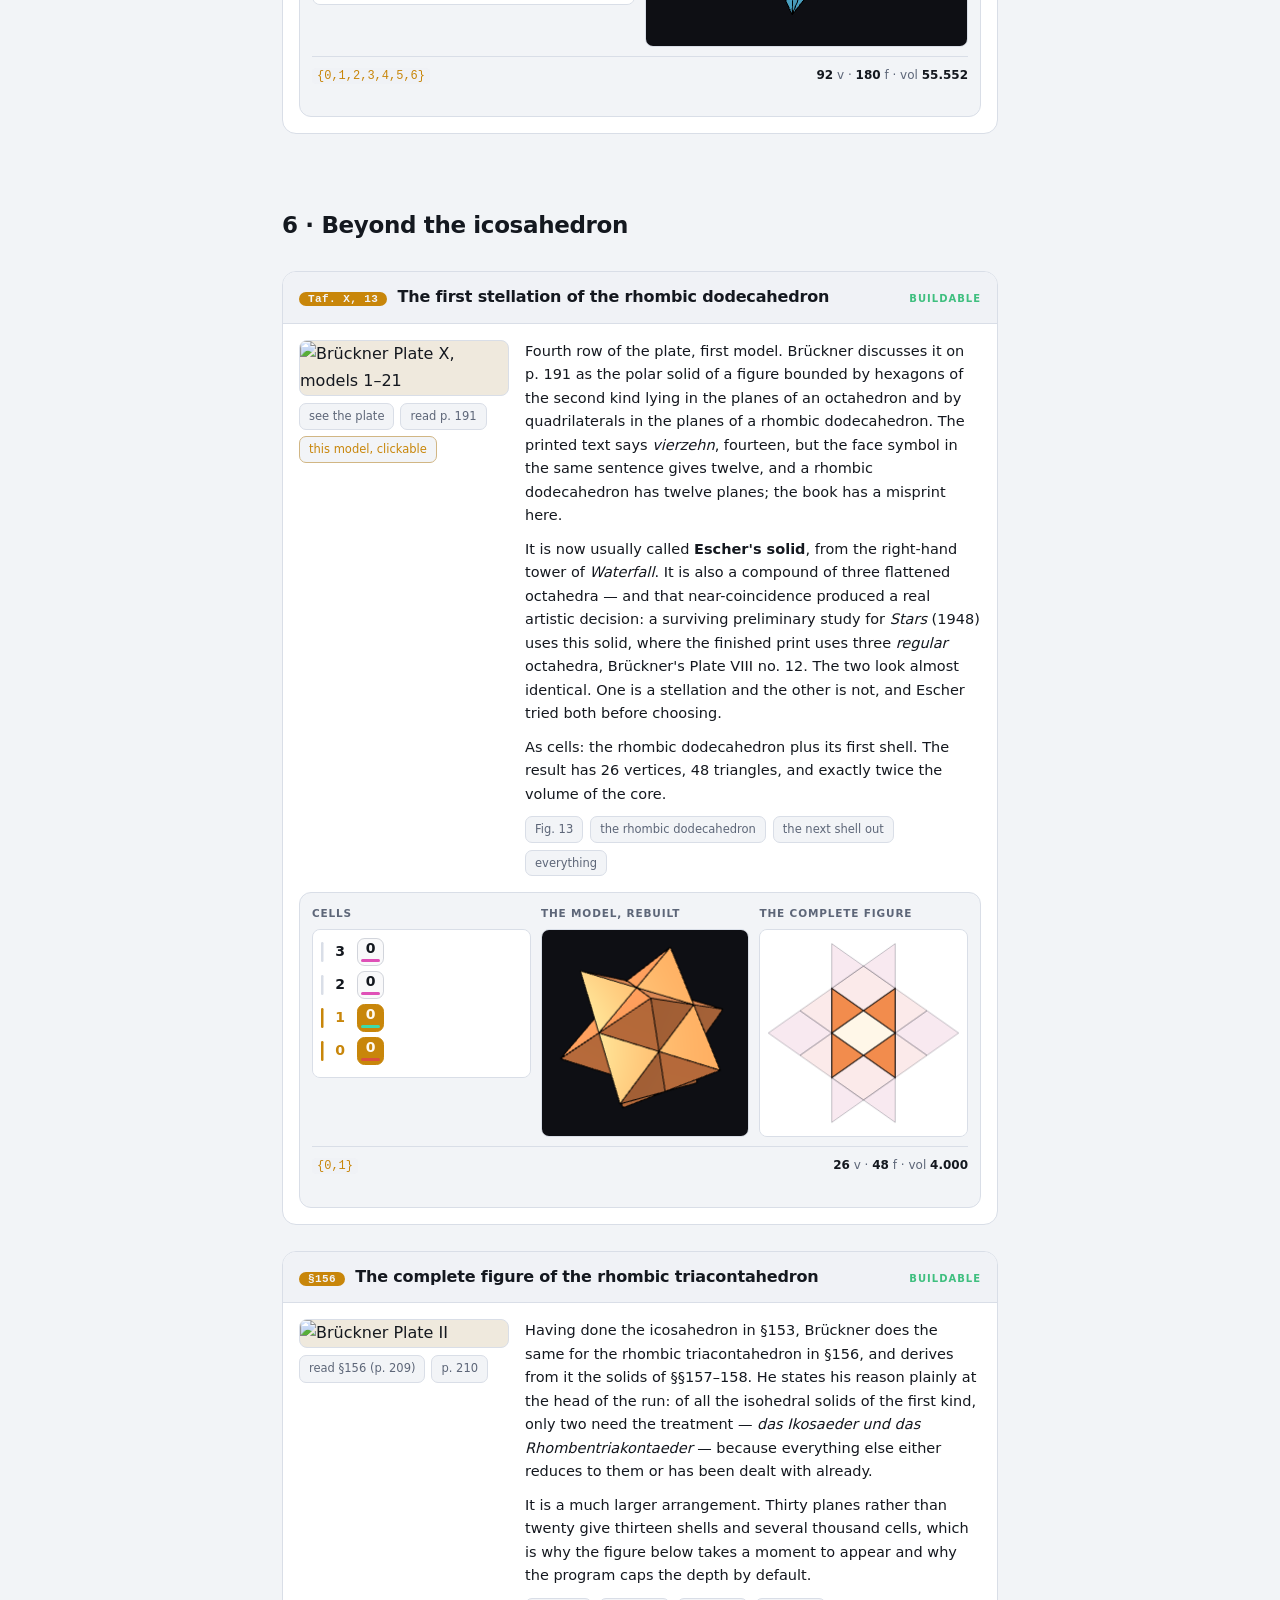
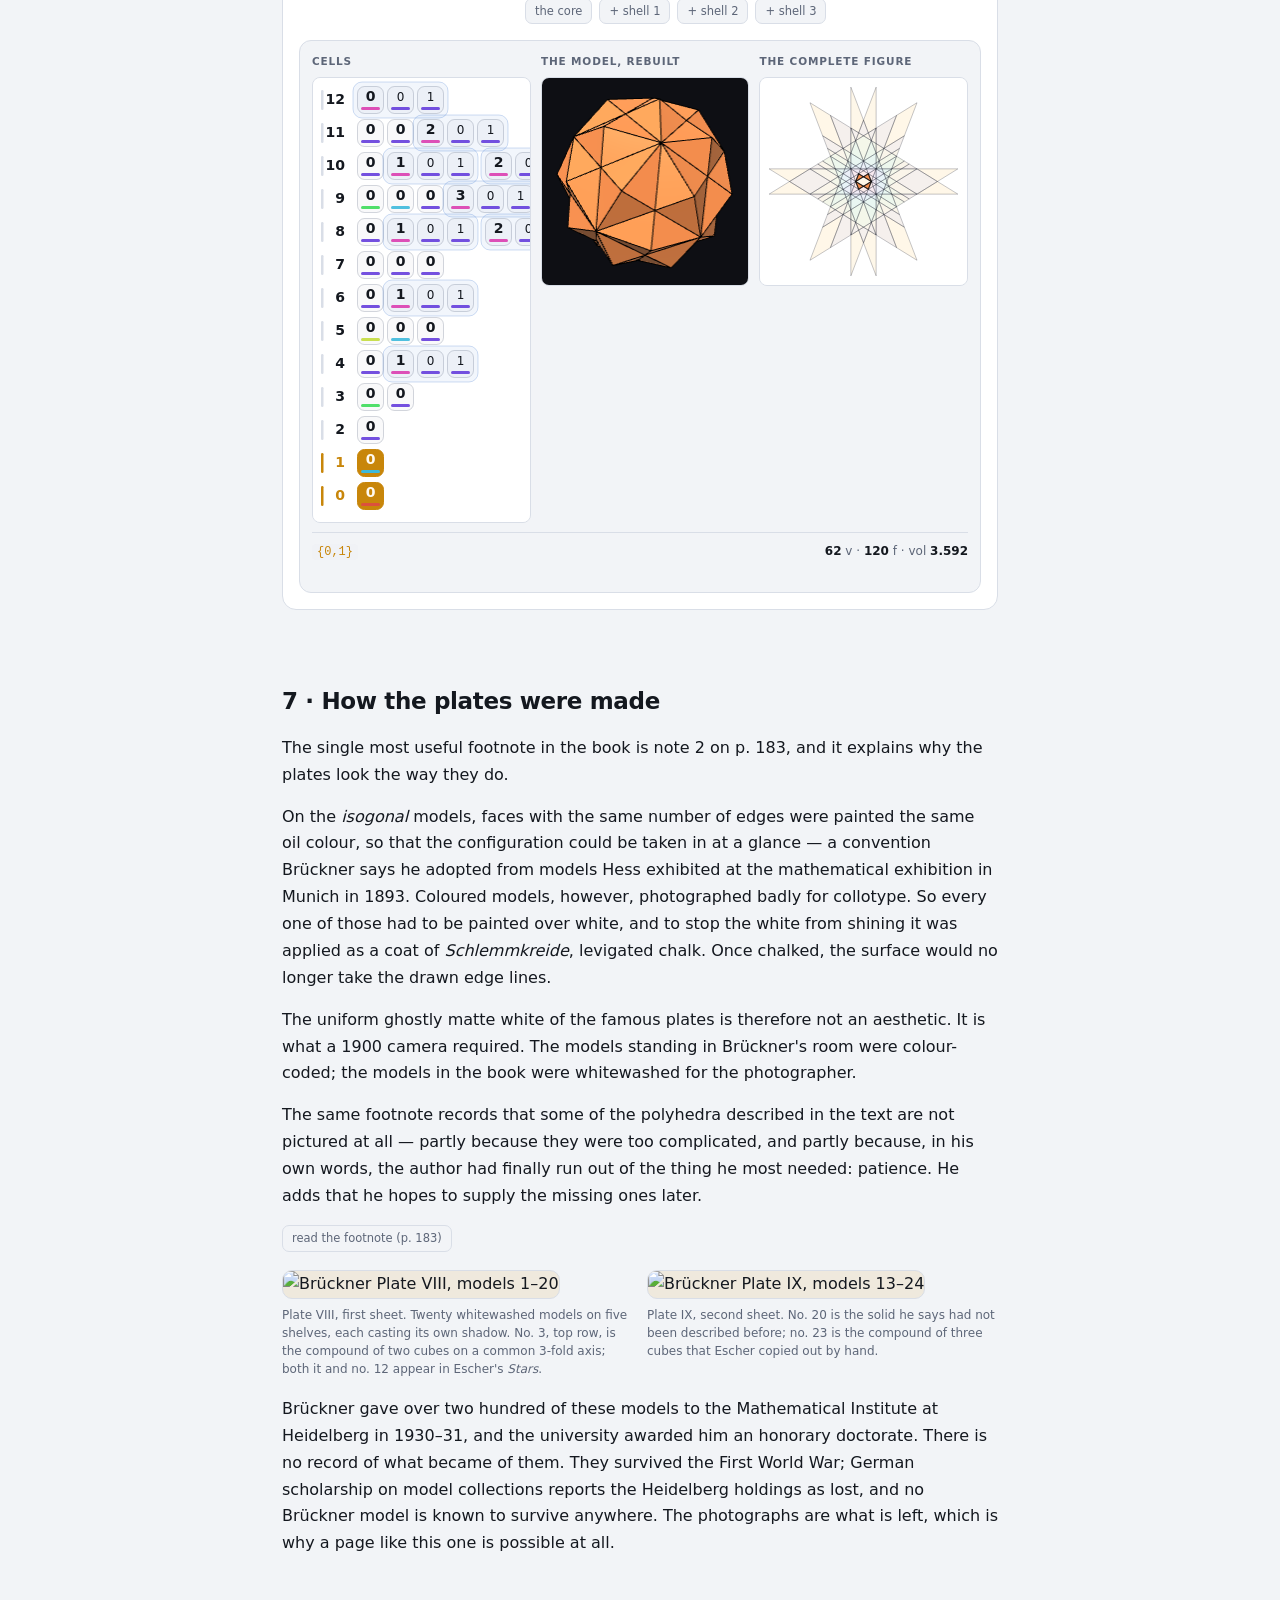
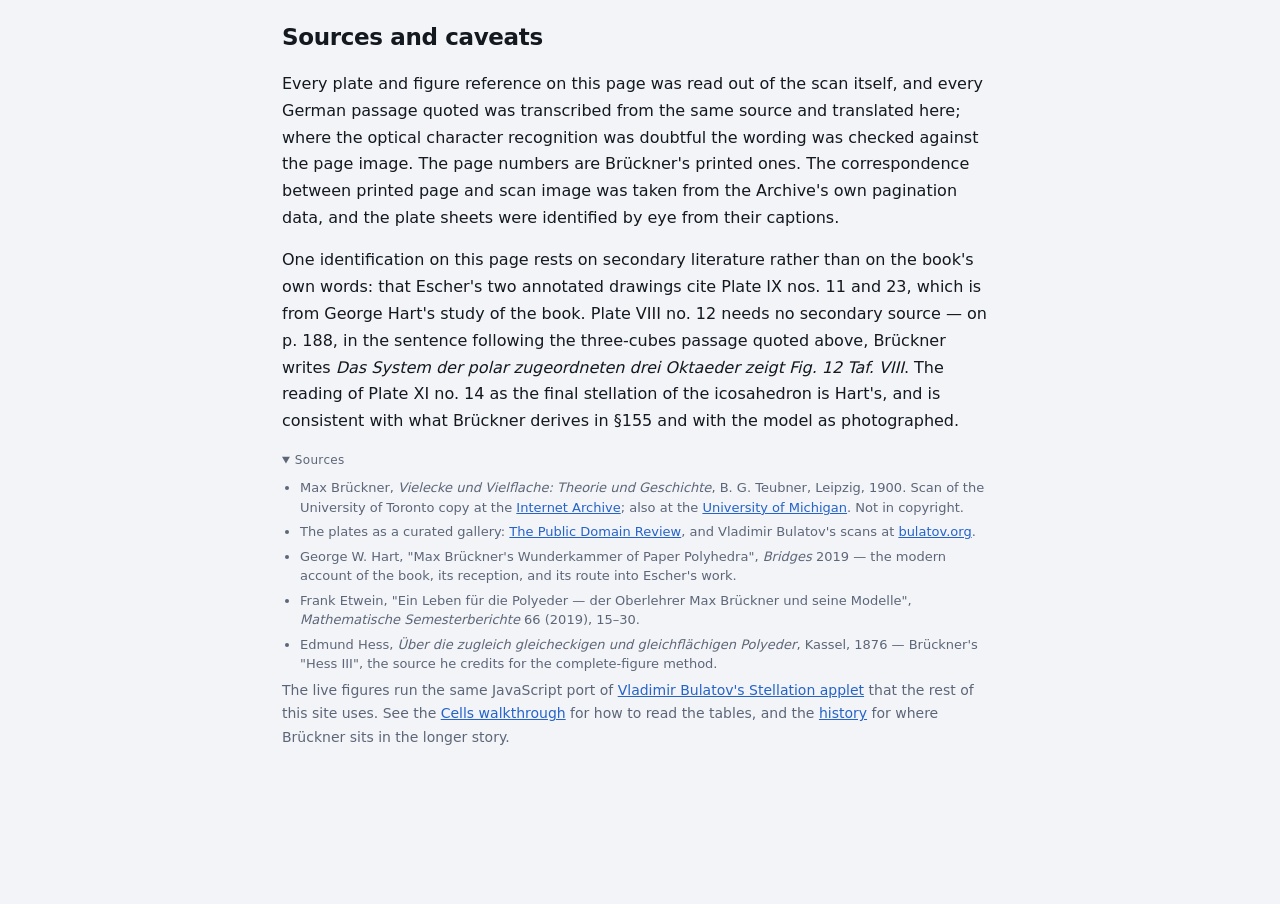
==== commit 842a84ee: "Review of 6 Aug: unify the controls, turn the Cells table up the right way From a working session wi" ====
--- a/docs/bruckner.html
+++ b/docs/bruckner.html
@@ -25,6 +25,7 @@
   <span class="crumb">Brückner 1900</span>
   <div class="spacer"></div>
   <a class="ghost" href="bruckner-grid.html">The plates, clickable</a>
+  <a class="ghost" href="controls.html">Controls</a>
   <a class="ghost" href="historical.html">History</a>
   <a class="ghost" href="walkthrough.html">Cells walkthrough</a>
   <a class="ghost" href="index.html">Open the app →</a>
--- a/docs/css/style.css
+++ b/docs/css/style.css
@@ -490,3 +490,26 @@
   white-space: nowrap;
 }
 .note.keys kbd { flex: none; }
+
+/* ------------------------------------------------ draggable pane splitters */
+
+main { grid-template-columns: minmax(0, 1fr) 6px var(--panel-w, 322px); }
+.views { grid-template-columns: var(--views-a, 1fr) 6px var(--views-b, 1fr); }
+
+.splitter {
+  background: var(--line);
+  cursor: col-resize;
+  position: relative;
+  transition: background 0.12s ease;
+}
+.splitter::after {                 /* a fatter invisible grab area */
+  content: "";
+  position: absolute;
+  inset: 0 -4px;
+}
+.splitter:hover, .splitter.dragging { background: var(--accent); }
+
+@media (max-width: 900px) {
+  main { grid-template-columns: minmax(0, 1fr); }
+  .splitter.vertical { display: none; }
+}
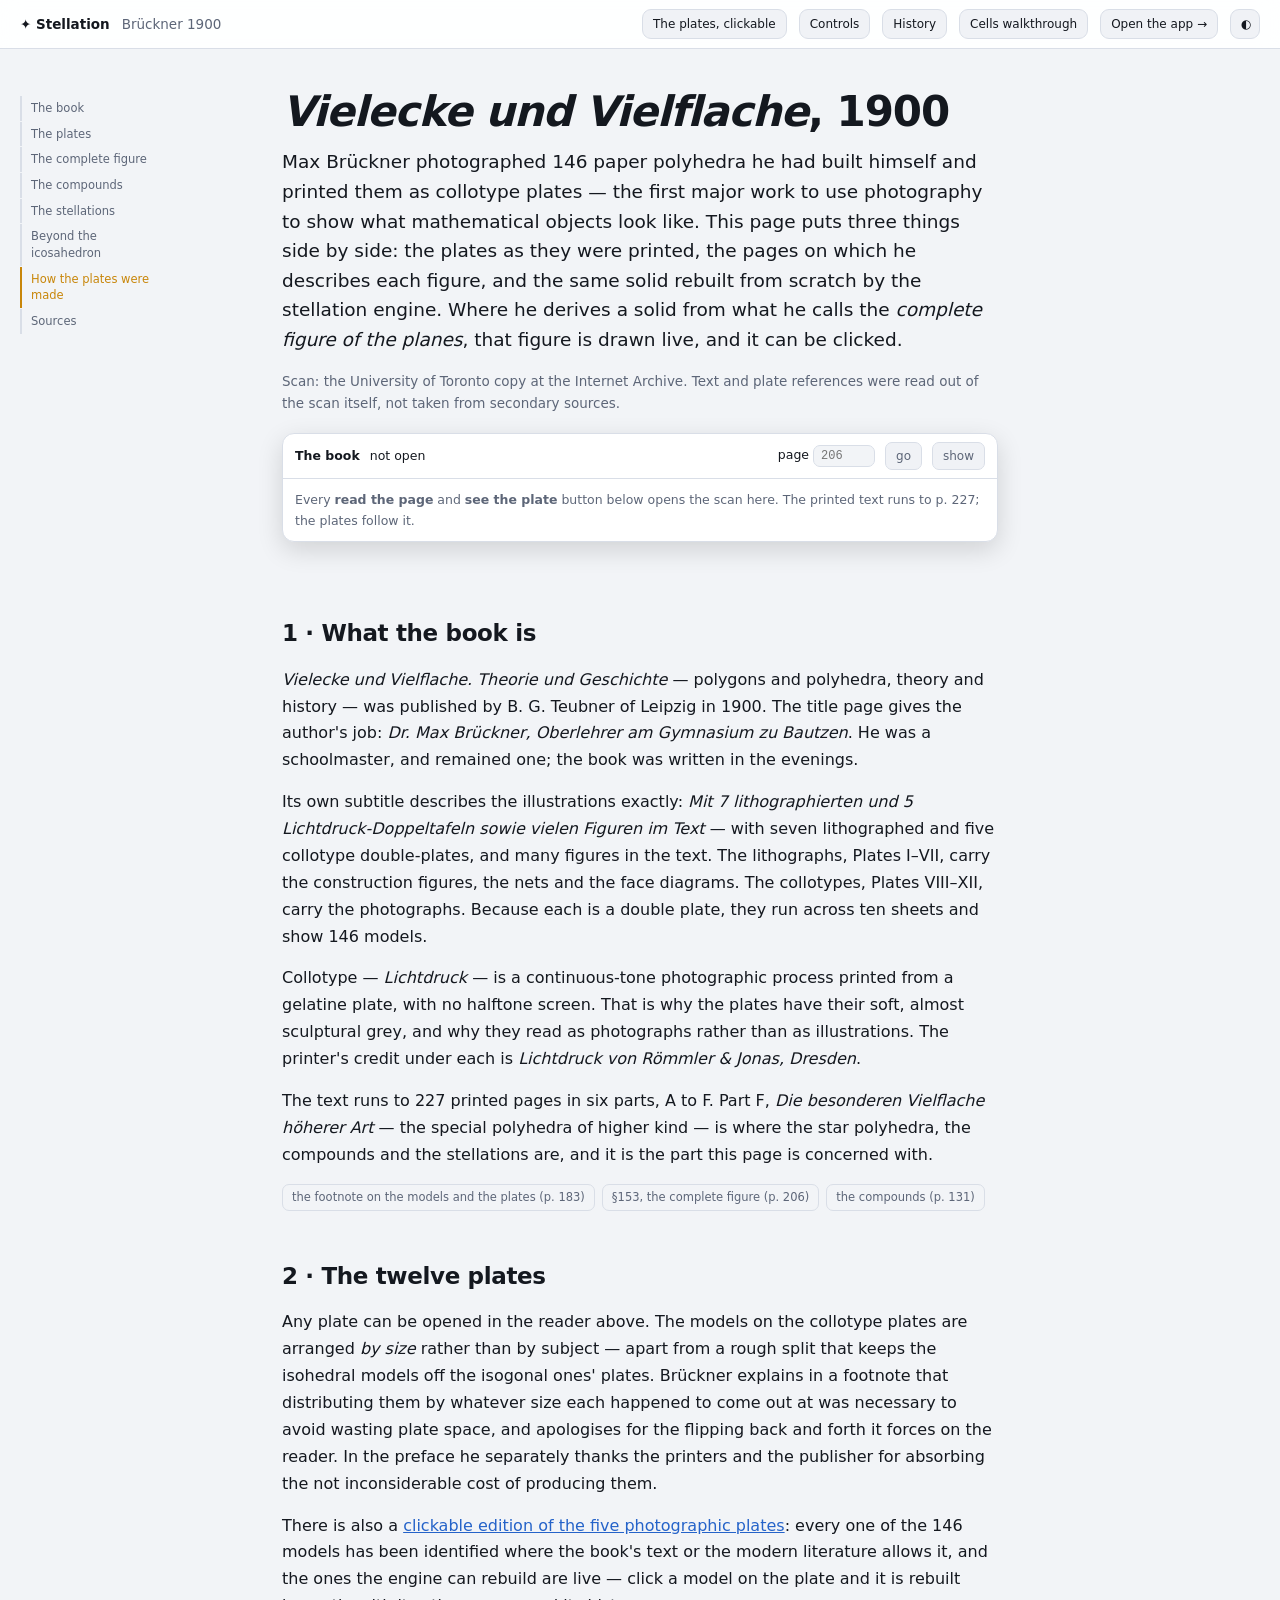
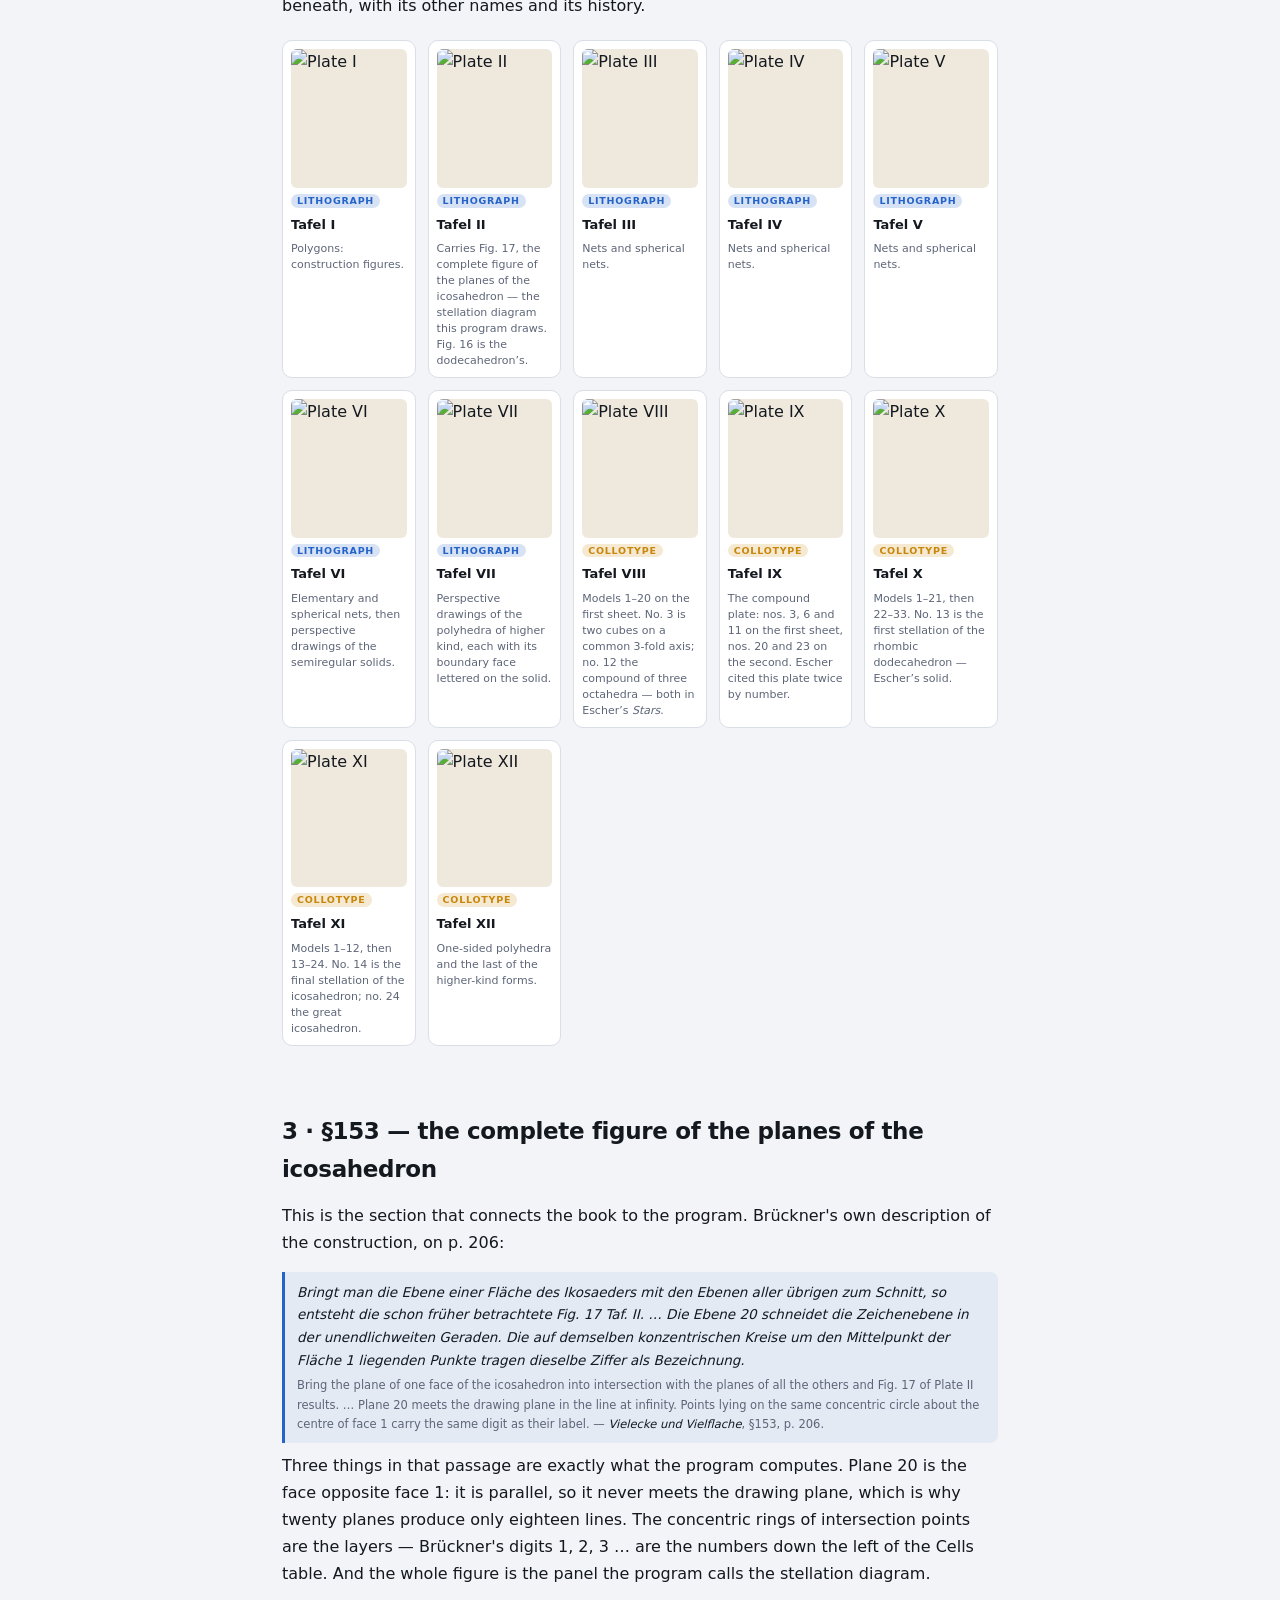
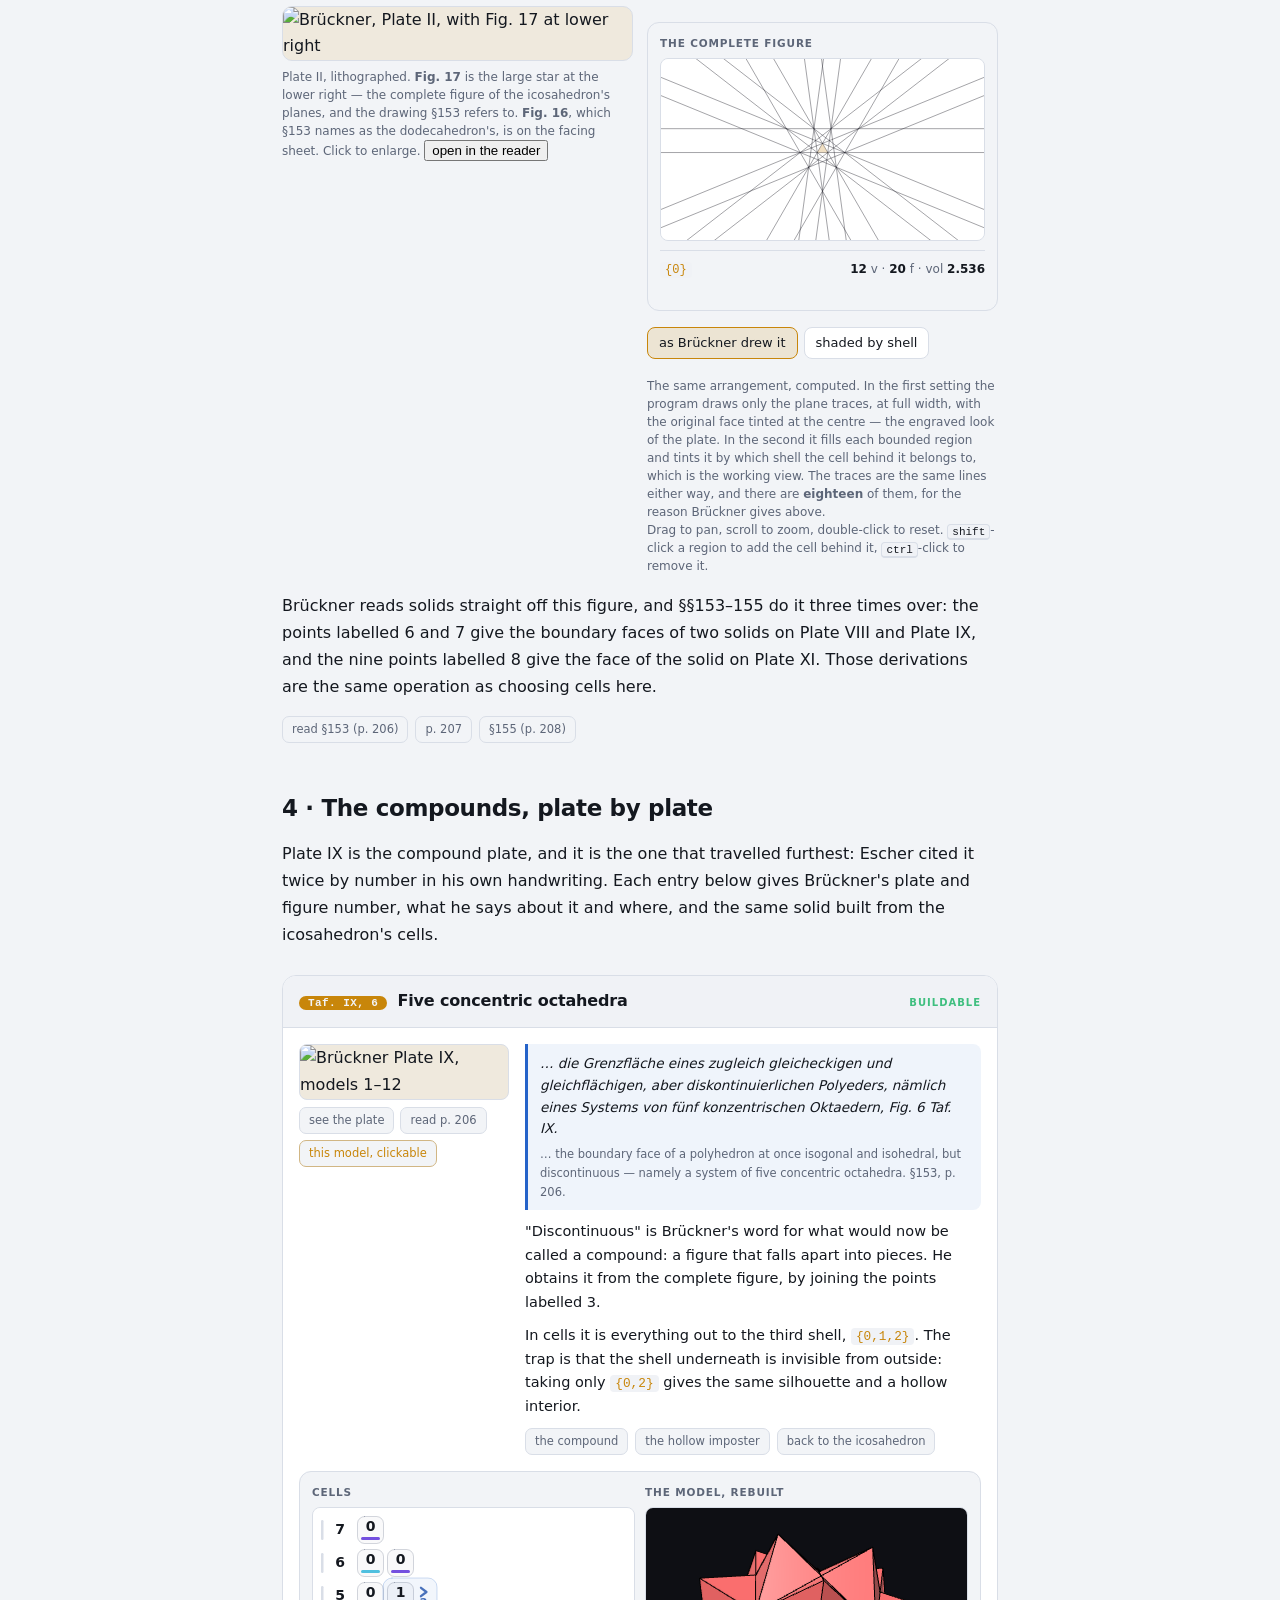
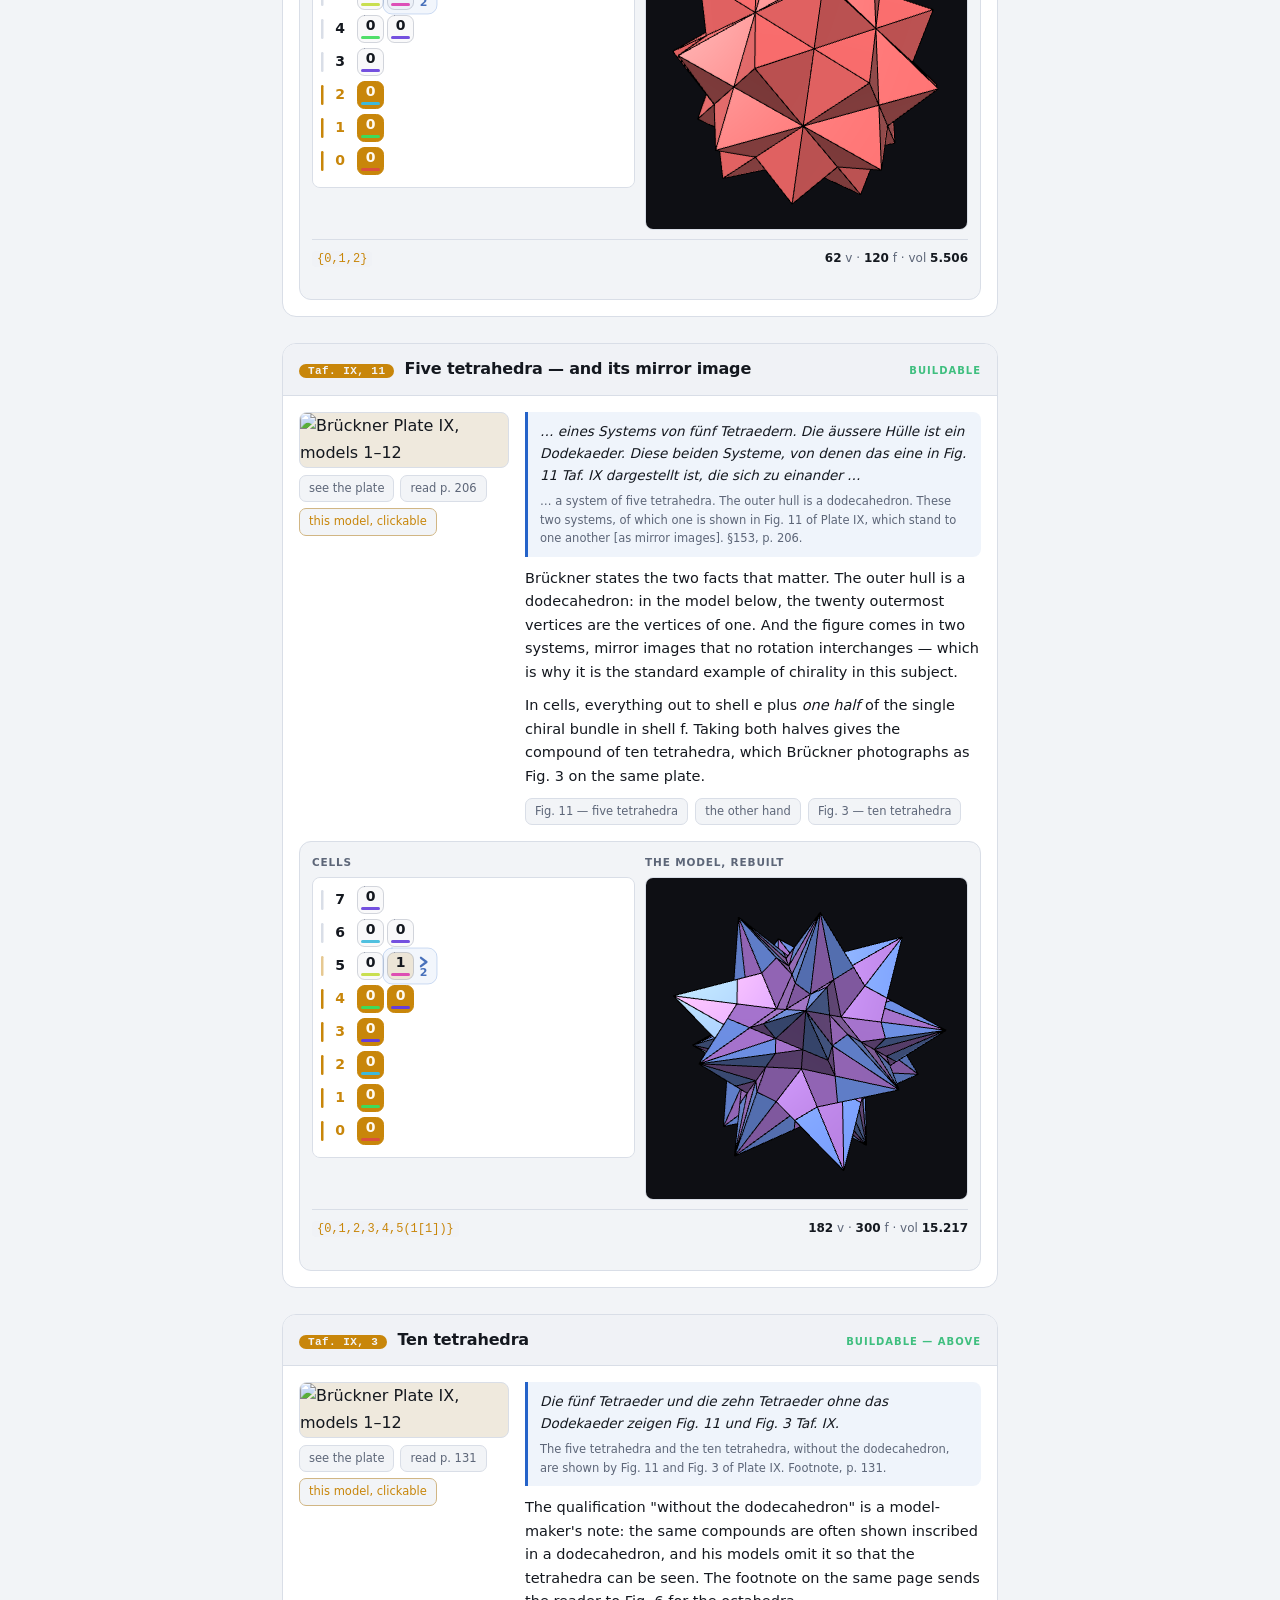
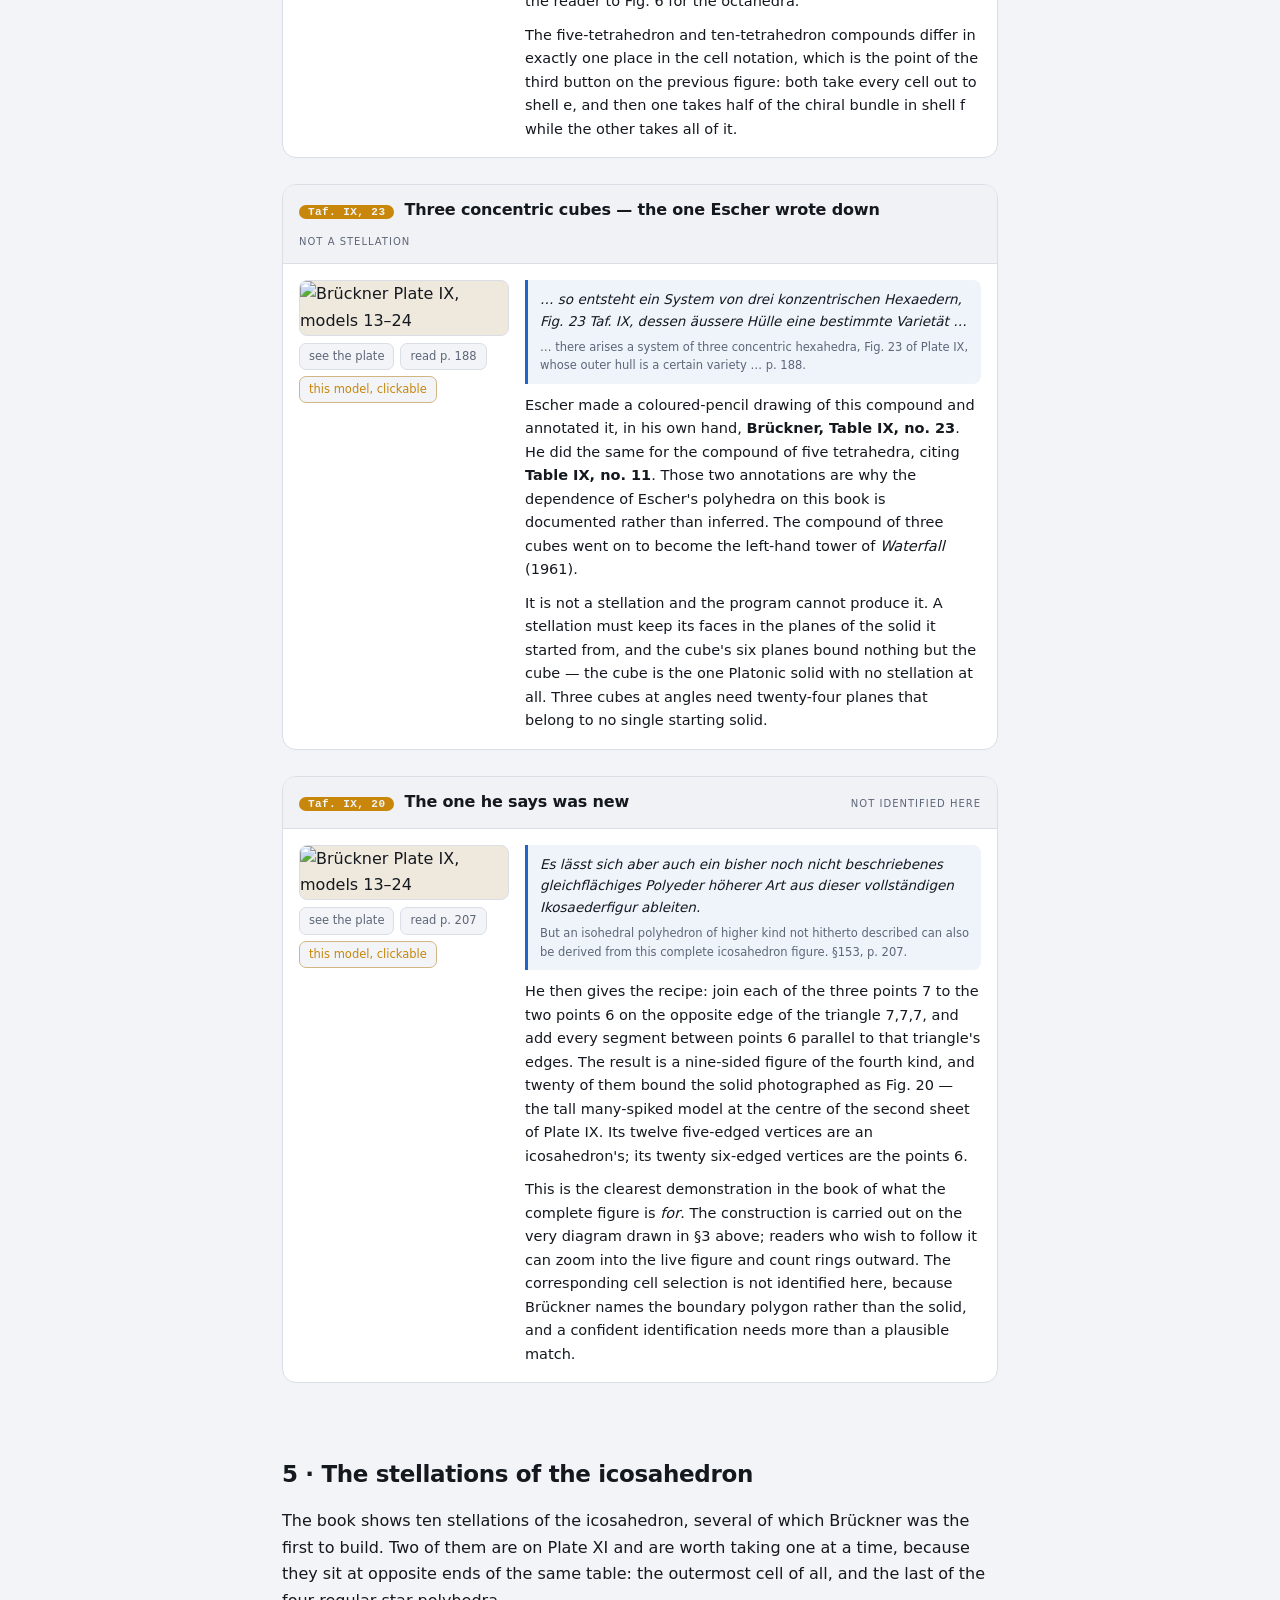
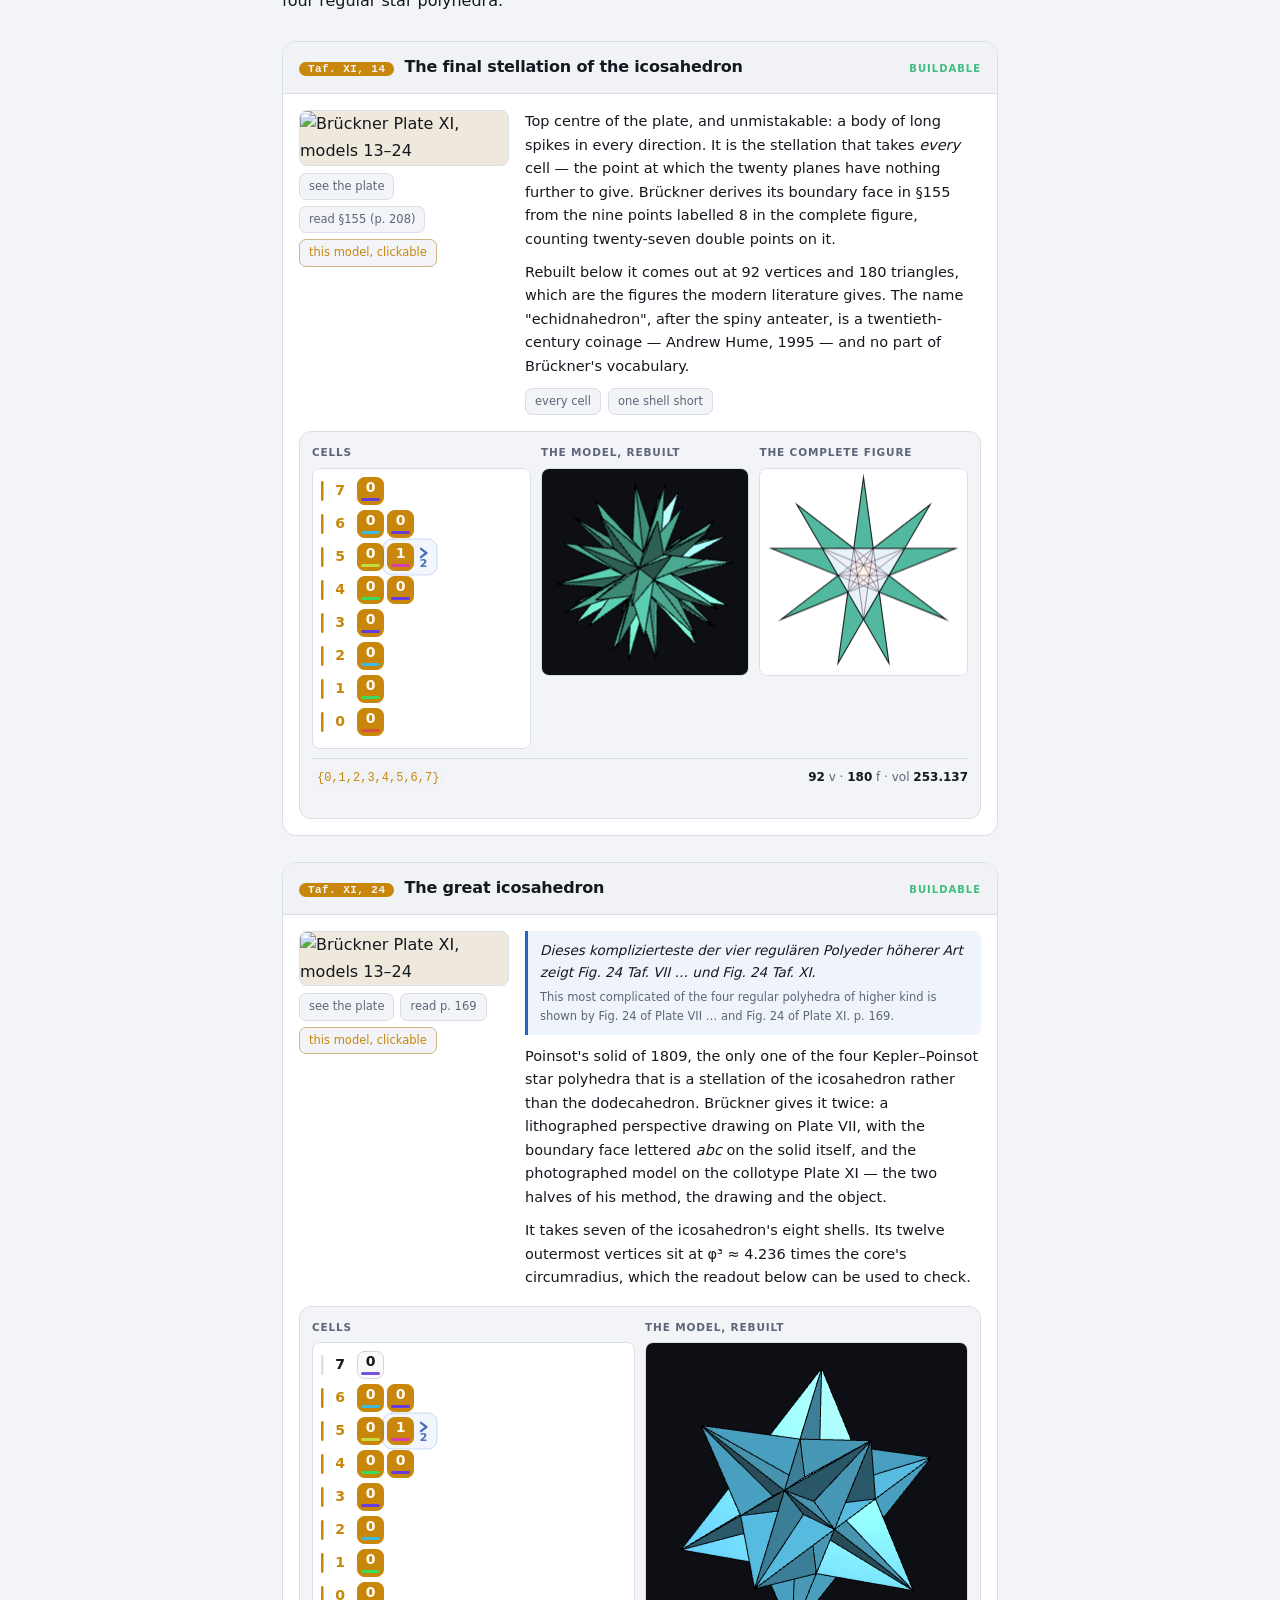
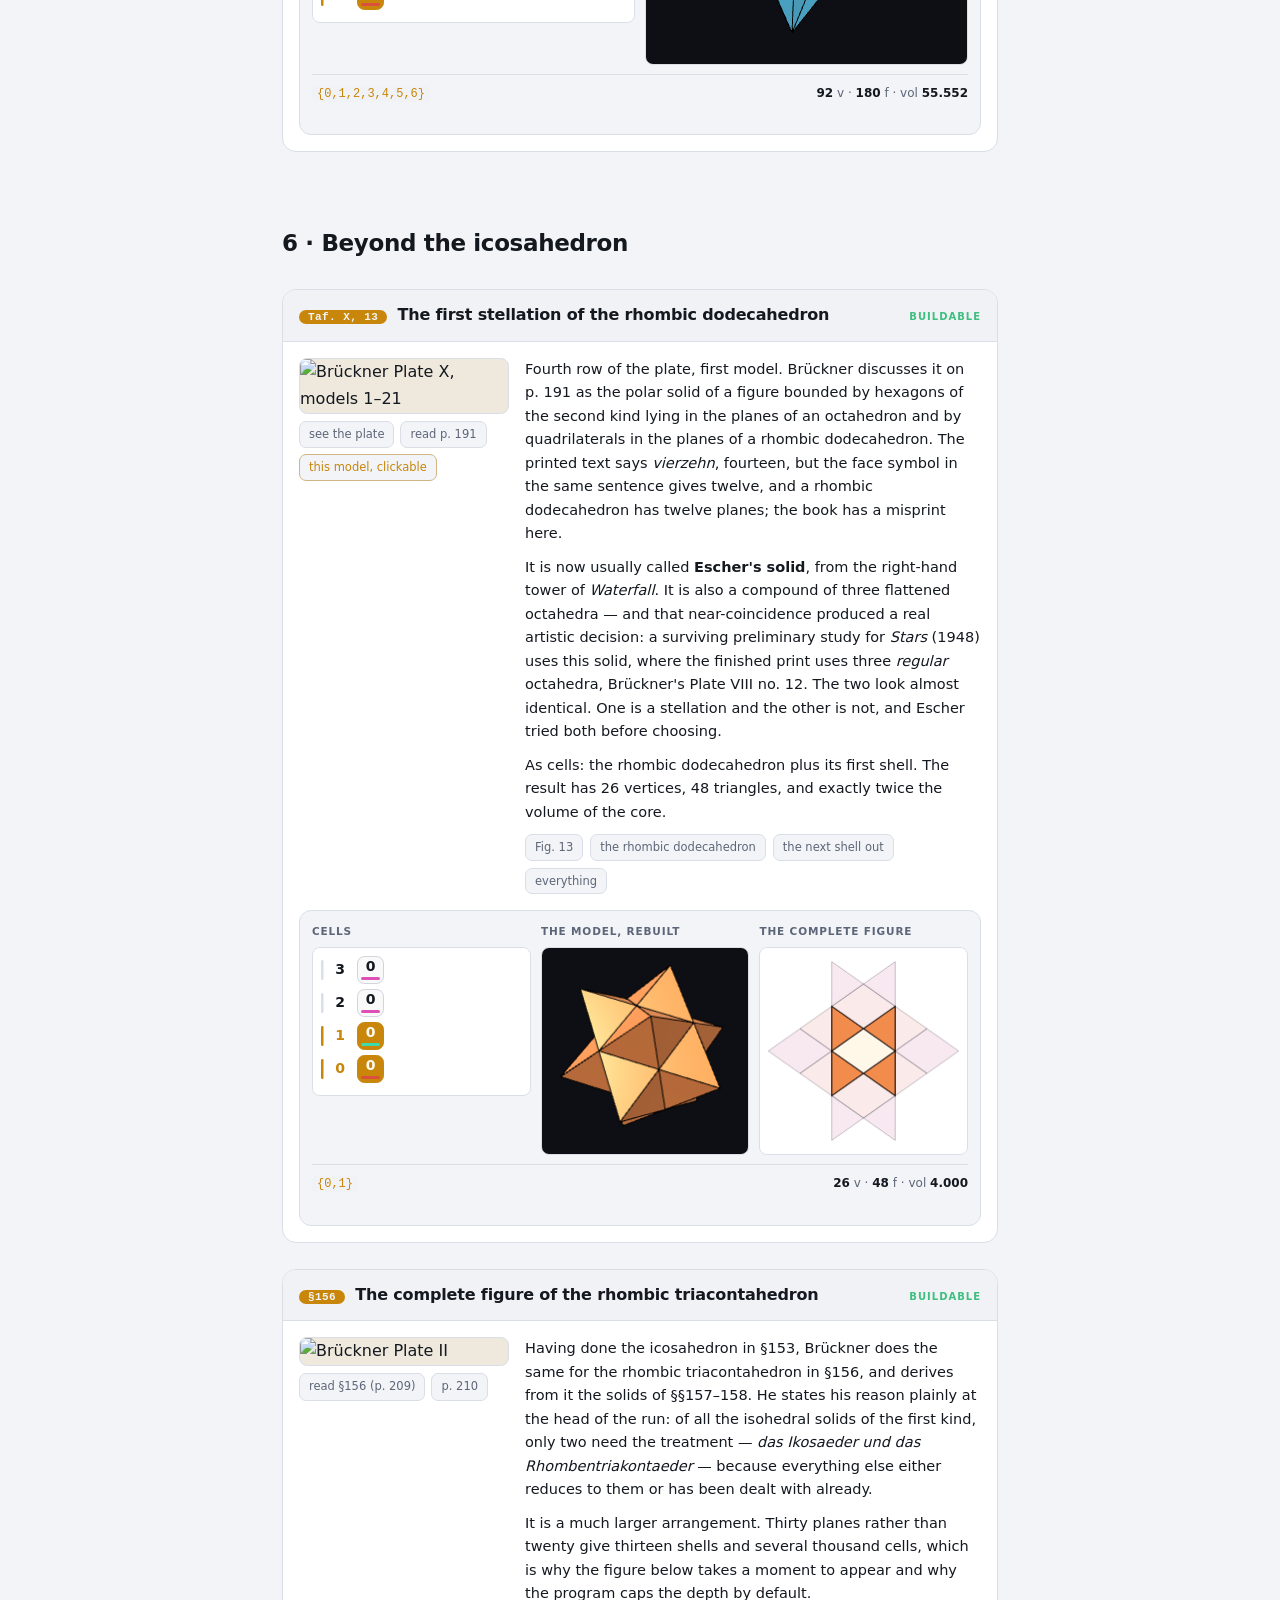
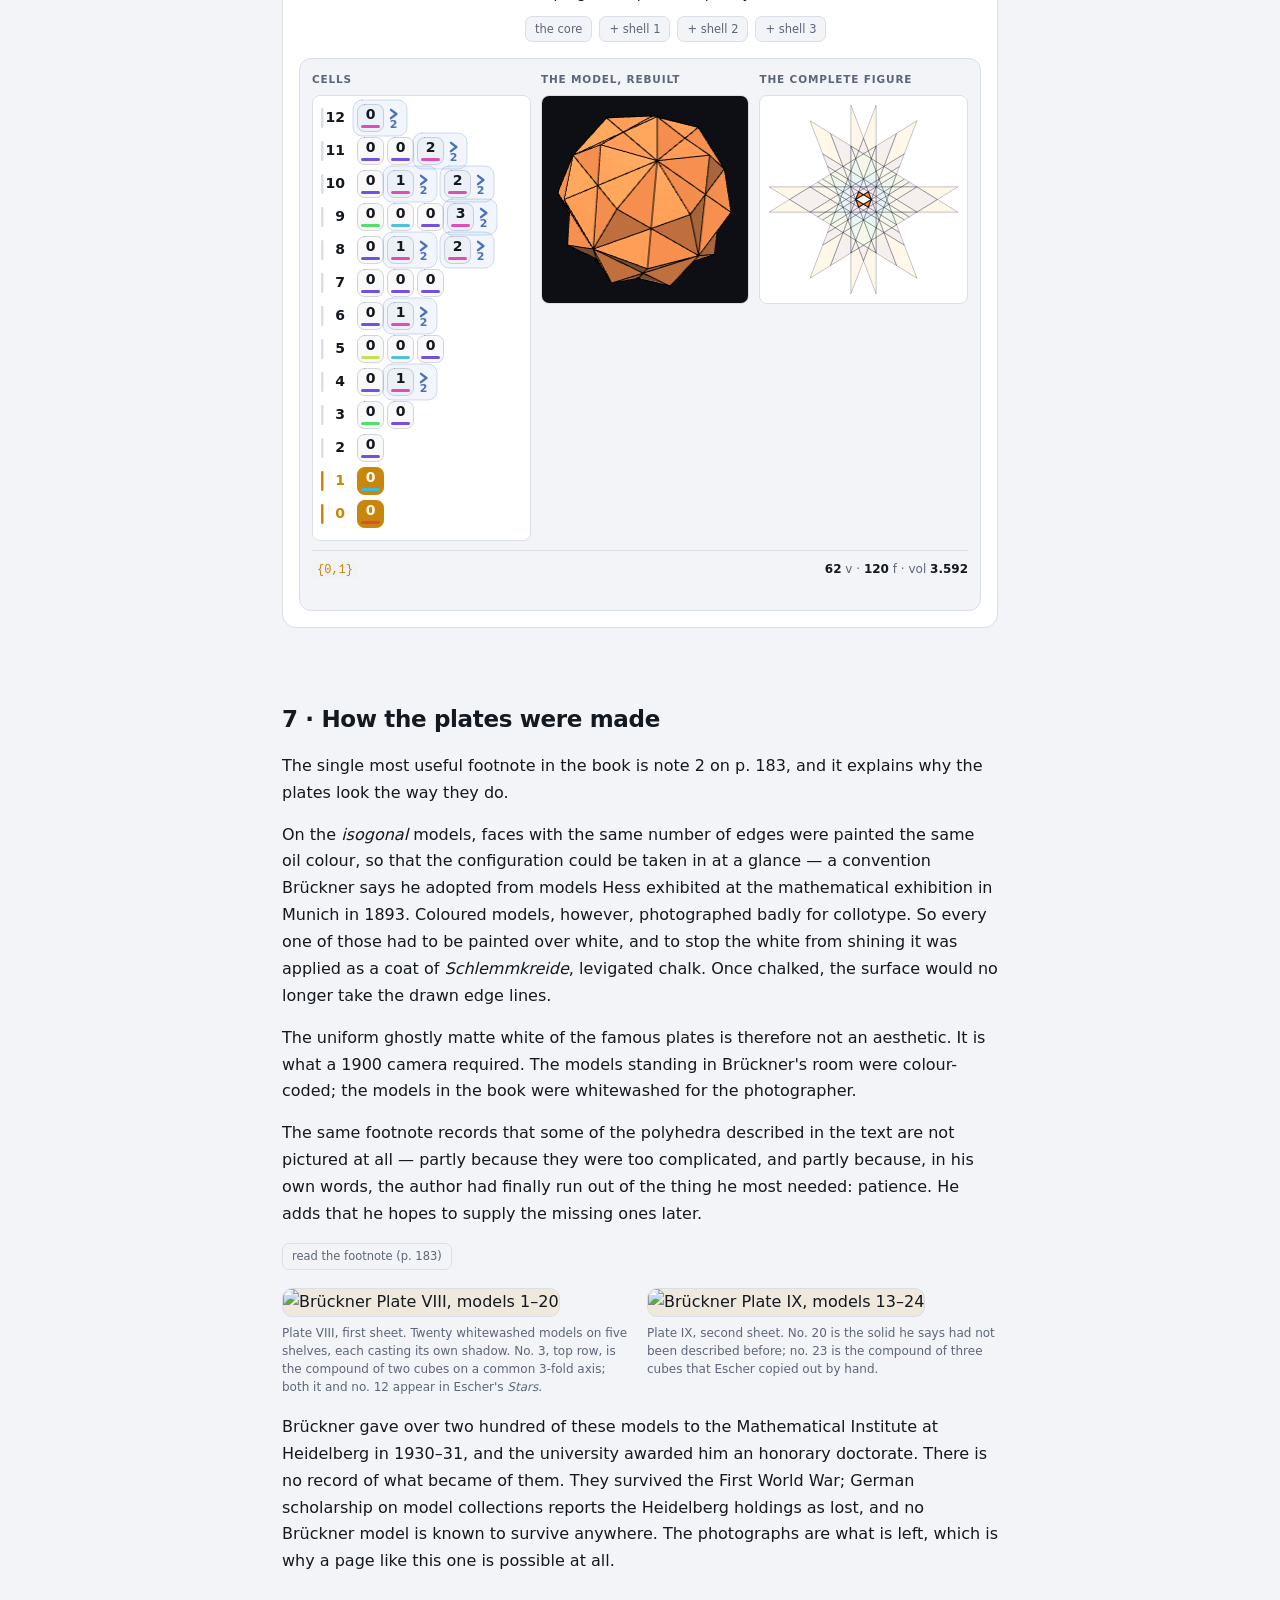
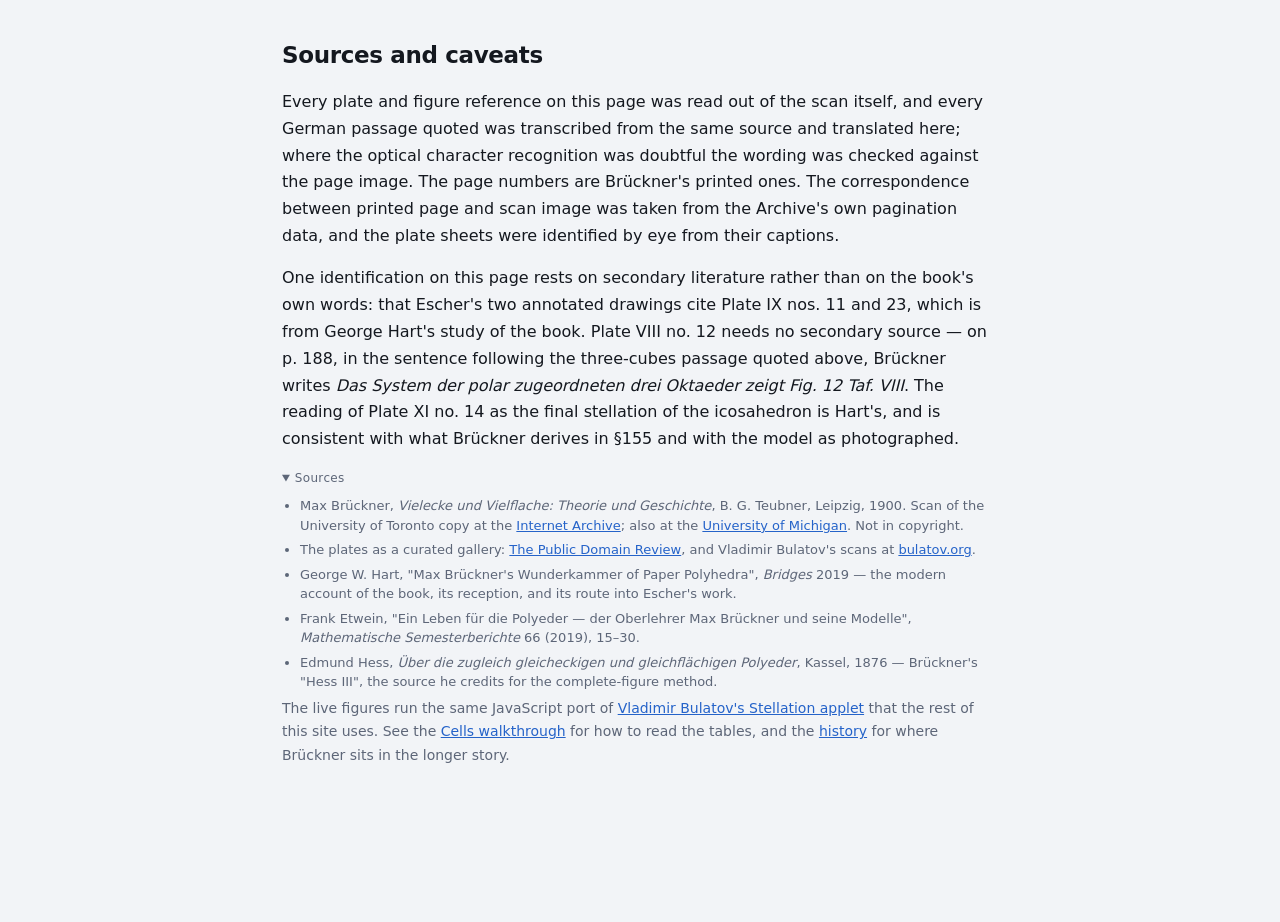
==== commit 99896ffc: "Third review round: perspective, occluded symmetry elements, undo, and the fable items From the even" ====
--- a/docs/bruckner.html
+++ b/docs/bruckner.html
@@ -183,8 +183,9 @@
           it by which shell the cell behind it belongs to, which is the working view. The
           traces are the same lines either way, and there are <b>eighteen</b> of them, for
           the reason Brückner gives above.
-          <br>Drag to pan, scroll to zoom, double-click to reset. Clicking a region selects
-          the cell behind it.
+          <br>Drag to pan, scroll to zoom, double-click to reset. <kbd>shift</kbd>-click
+          a region to add the cell behind it, <kbd class="kSub">ctrl</kbd>-click to
+          remove it.
         </figcaption>
       </figure>
     </div>
--- a/docs/css/style.css
+++ b/docs/css/style.css
@@ -513,3 +513,63 @@
   main { grid-template-columns: minmax(0, 1fr); }
   .splitter.vertical { display: none; }
 }
+
+/* ------------------------------------------------ always-visible view tools */
+
+.view { position: relative; }
+.view-tools {
+  position: absolute;
+  top: 8px;
+  left: 8px;
+  display: flex;
+  gap: 5px;
+  z-index: 5;
+}
+.view-tools button {
+  padding: 3px 10px;
+  border: 1px solid var(--line);
+  border-radius: 7px;
+  background: color-mix(in srgb, var(--panel) 88%, transparent);
+  color: var(--dim);
+  font: inherit;
+  font-size: 11.5px;
+  cursor: pointer;
+  backdrop-filter: blur(4px);
+}
+.view-tools button:hover { border-color: var(--accent); color: var(--accent); }
+
+/* -------------------------------------------------- add / remove, one palette
+
+   Green adds, red carves, and the pair reads the same in the 3-D view, in the
+   diagram and in the Cells table. Keeping the words in the captions the same
+   colour as the outline that appears under the pointer is what ties the three
+   together — before, each view had its own idea of what a highlight looked like.
+   Kept identical in light and dark: these are signal colours, not decoration. */
+:root { --add: #2fa855; --rem: #d63c3c; }
+:root[data-theme="dark"] { --add: #4acb70; --rem: #f05454; }
+.add { color: var(--add); }
+.rem { color: var(--rem); }
+
+/* the three symmetry-element toggles, boxed so they read as one control */
+.sym-elems {
+  border: 1px solid var(--line);
+  border-radius: 8px;
+  padding: 4px 8px 6px;
+  margin: 6px 0 4px;
+}
+.sym-elems legend { font-size: 10.5px; color: var(--dim); padding: 0 4px; }
+.sym-elems .check { margin: 2px 0; }
+.sw {
+  display: inline-block; width: 9px; height: 9px; border-radius: 2px;
+  vertical-align: baseline; margin-right: 1px;
+}
+.sw.ax { background: #40b8f2; }
+.sw.mi { background: #6be0cc; }
+.sw.im { background: #b873f2; }
+
+/* undo / redo sit with the other cell buttons and grey out when there is
+   nothing to undo — the disabled state is the only affordance saying whether a
+   change has been made yet */
+.buttons button.icon { width: 26px; padding: 4px 0; text-align: center; }
+.buttons button:disabled { opacity: 0.35; cursor: default; }
+.buttons button:disabled:hover { border-color: var(--line); color: inherit; }
